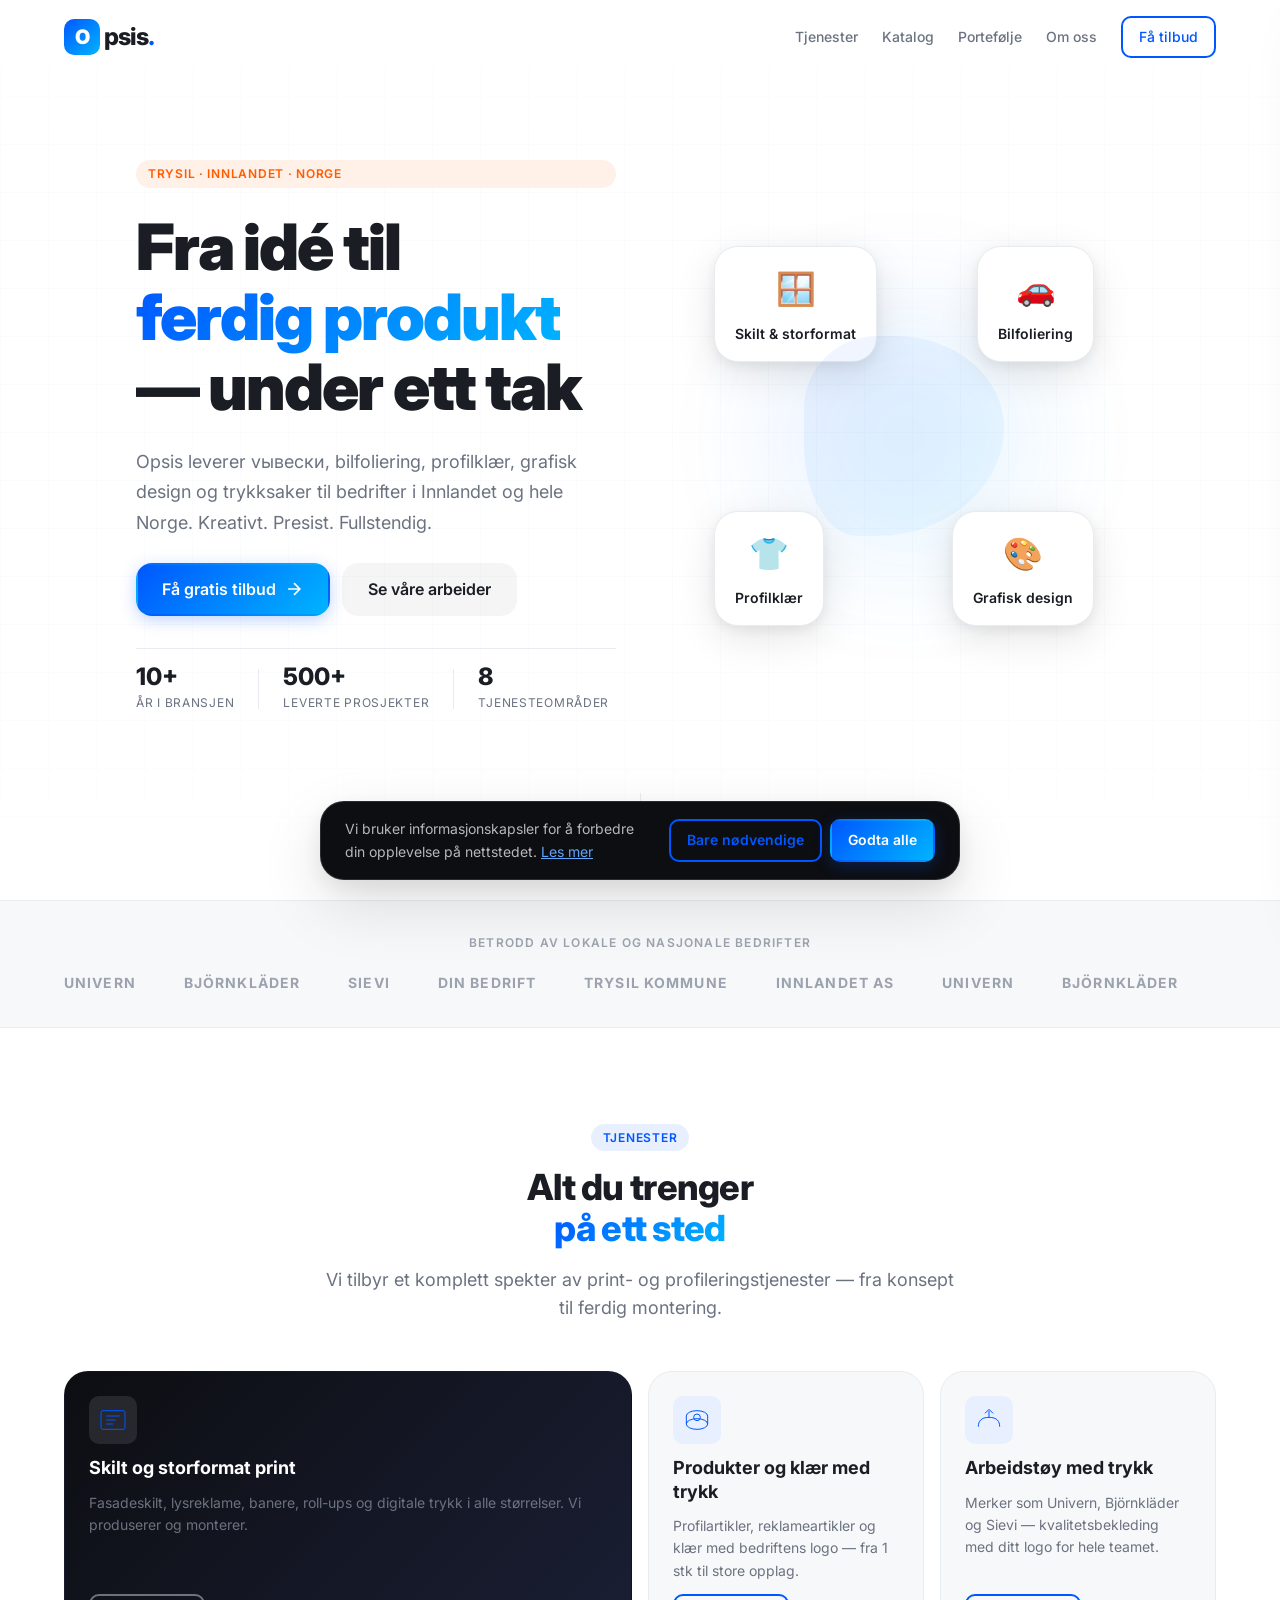
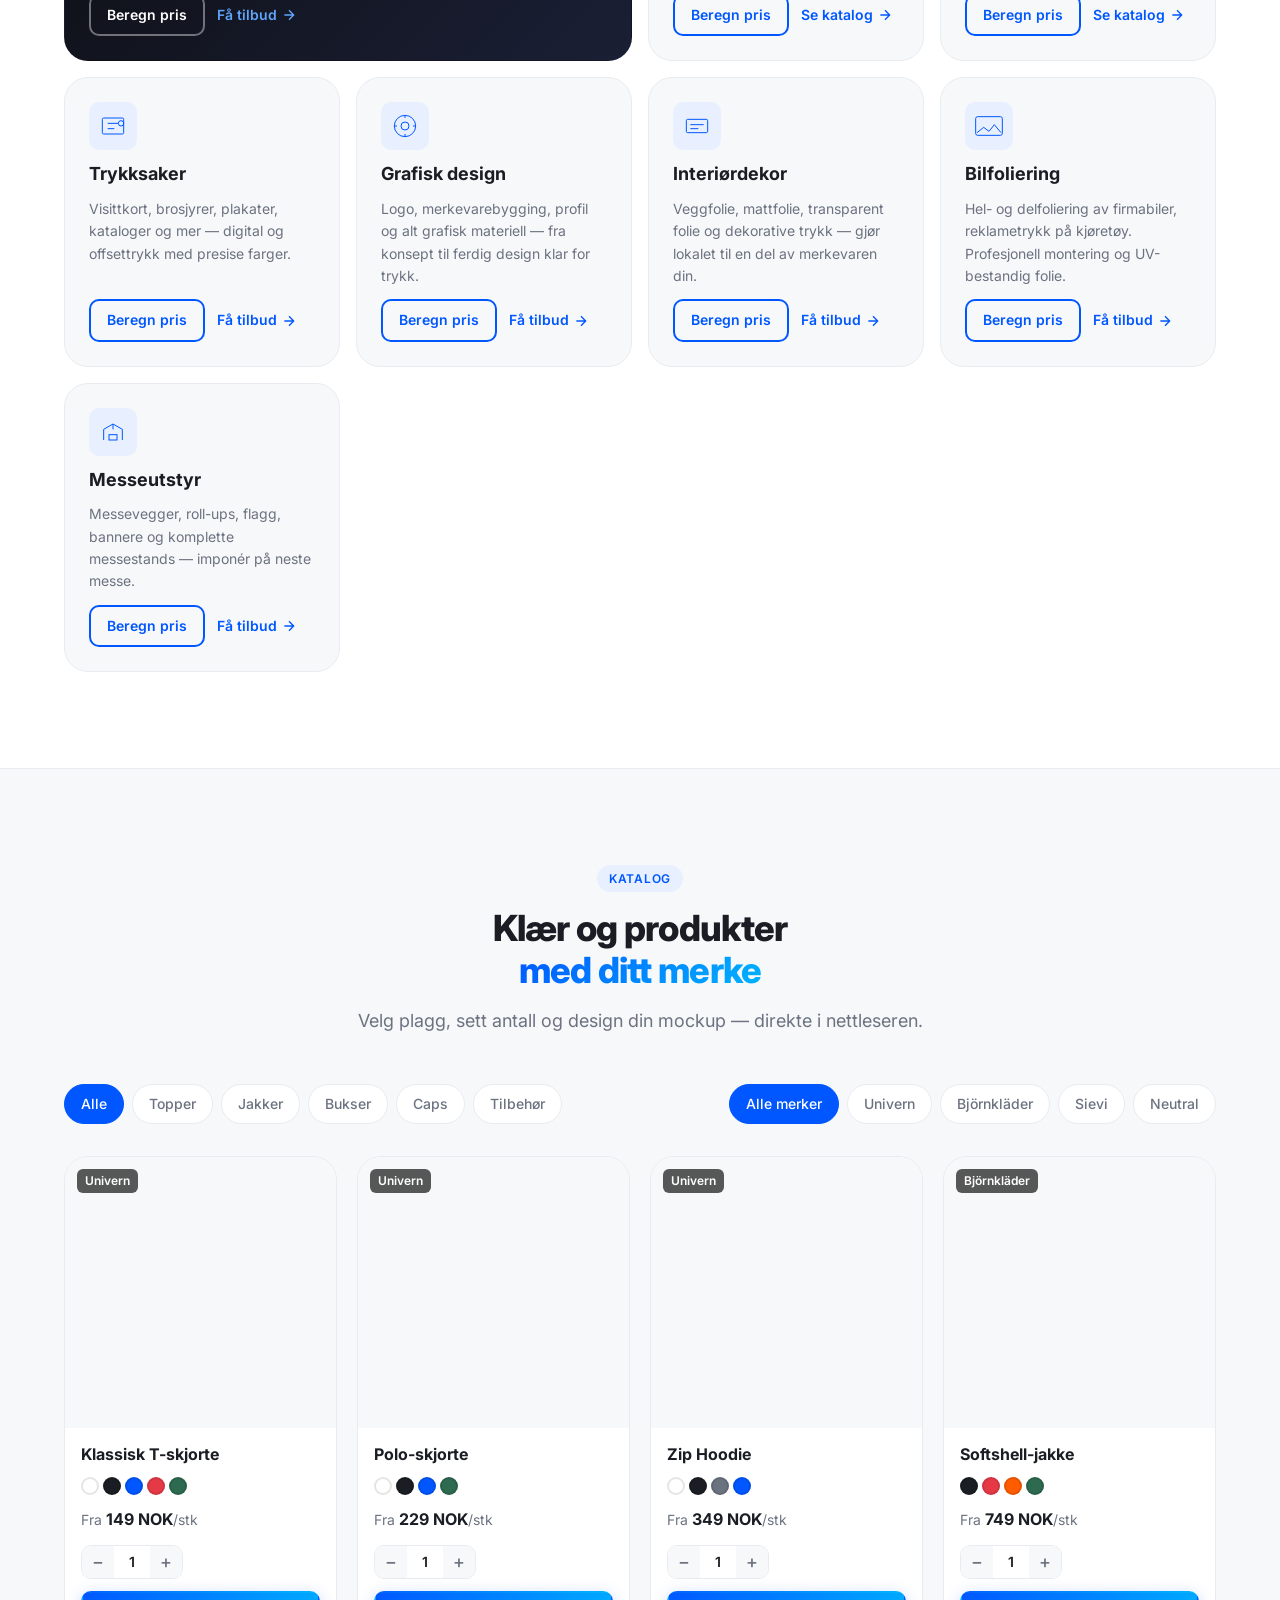
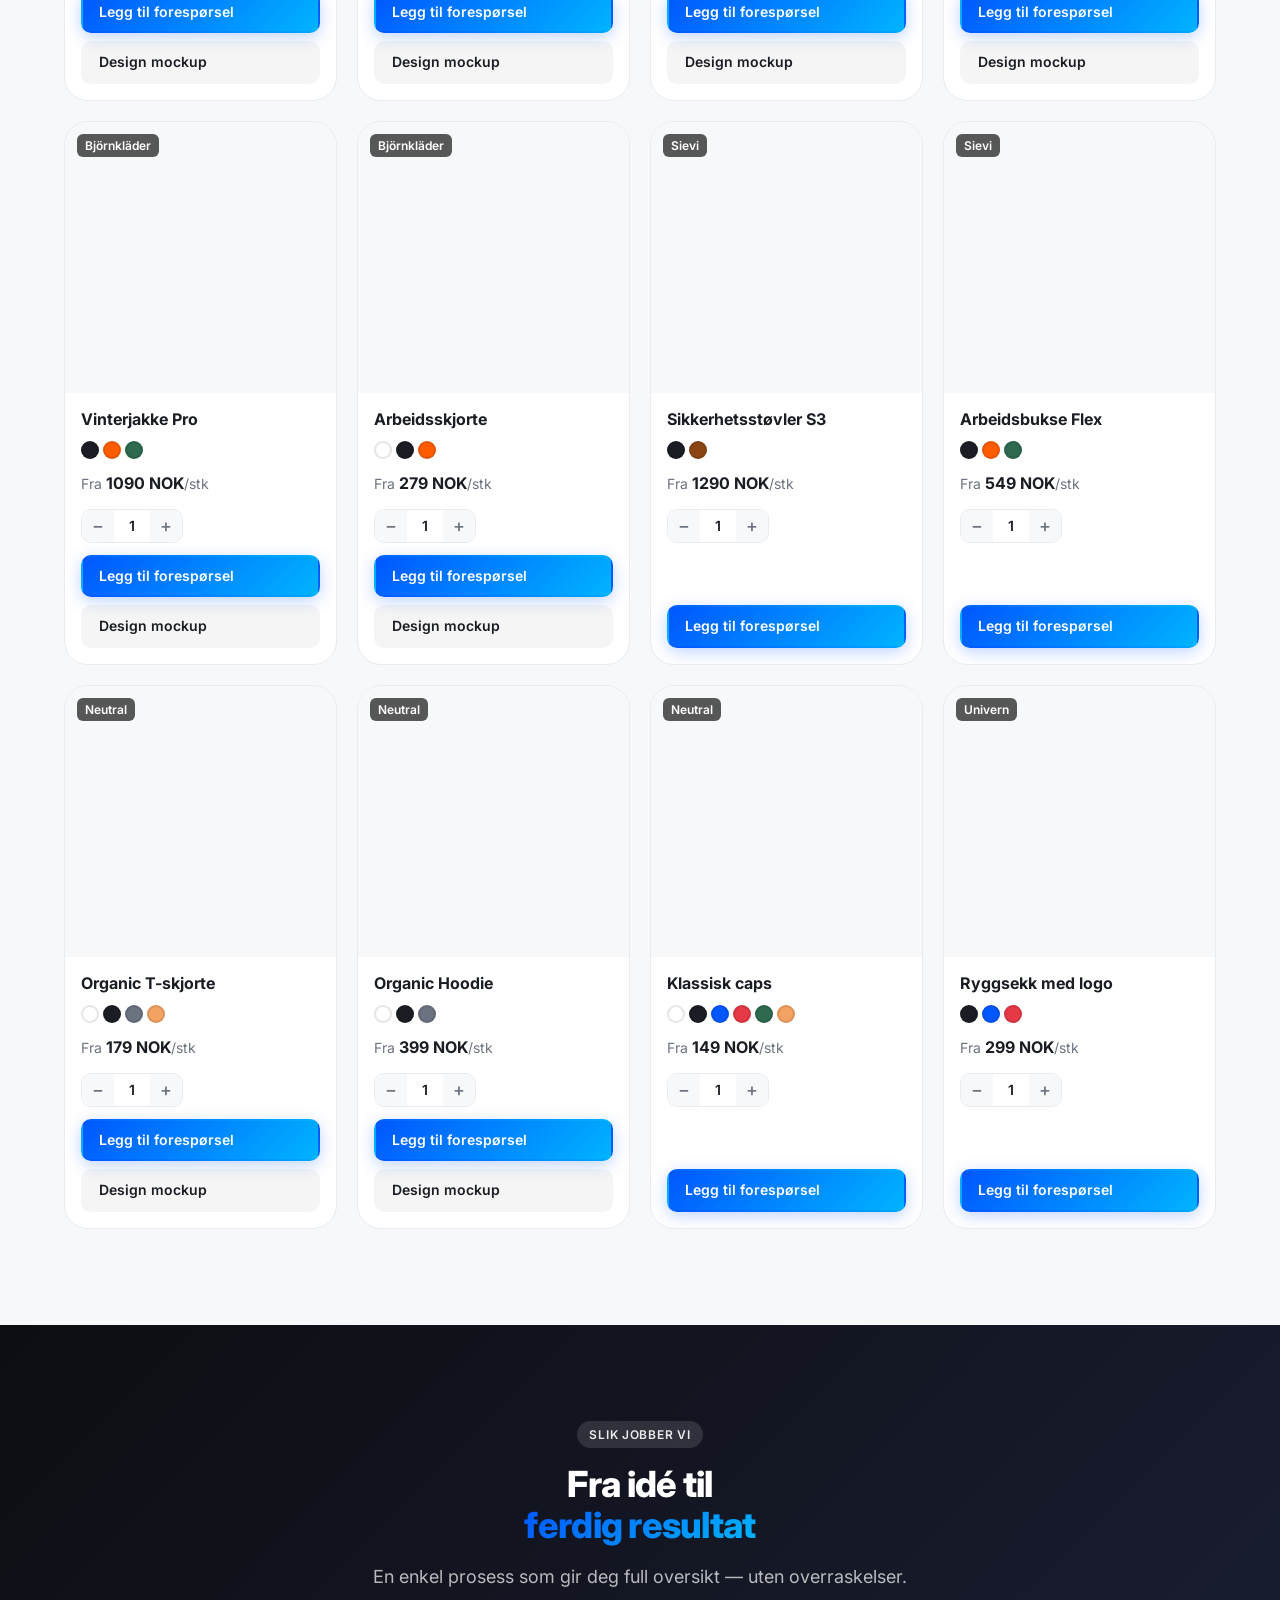
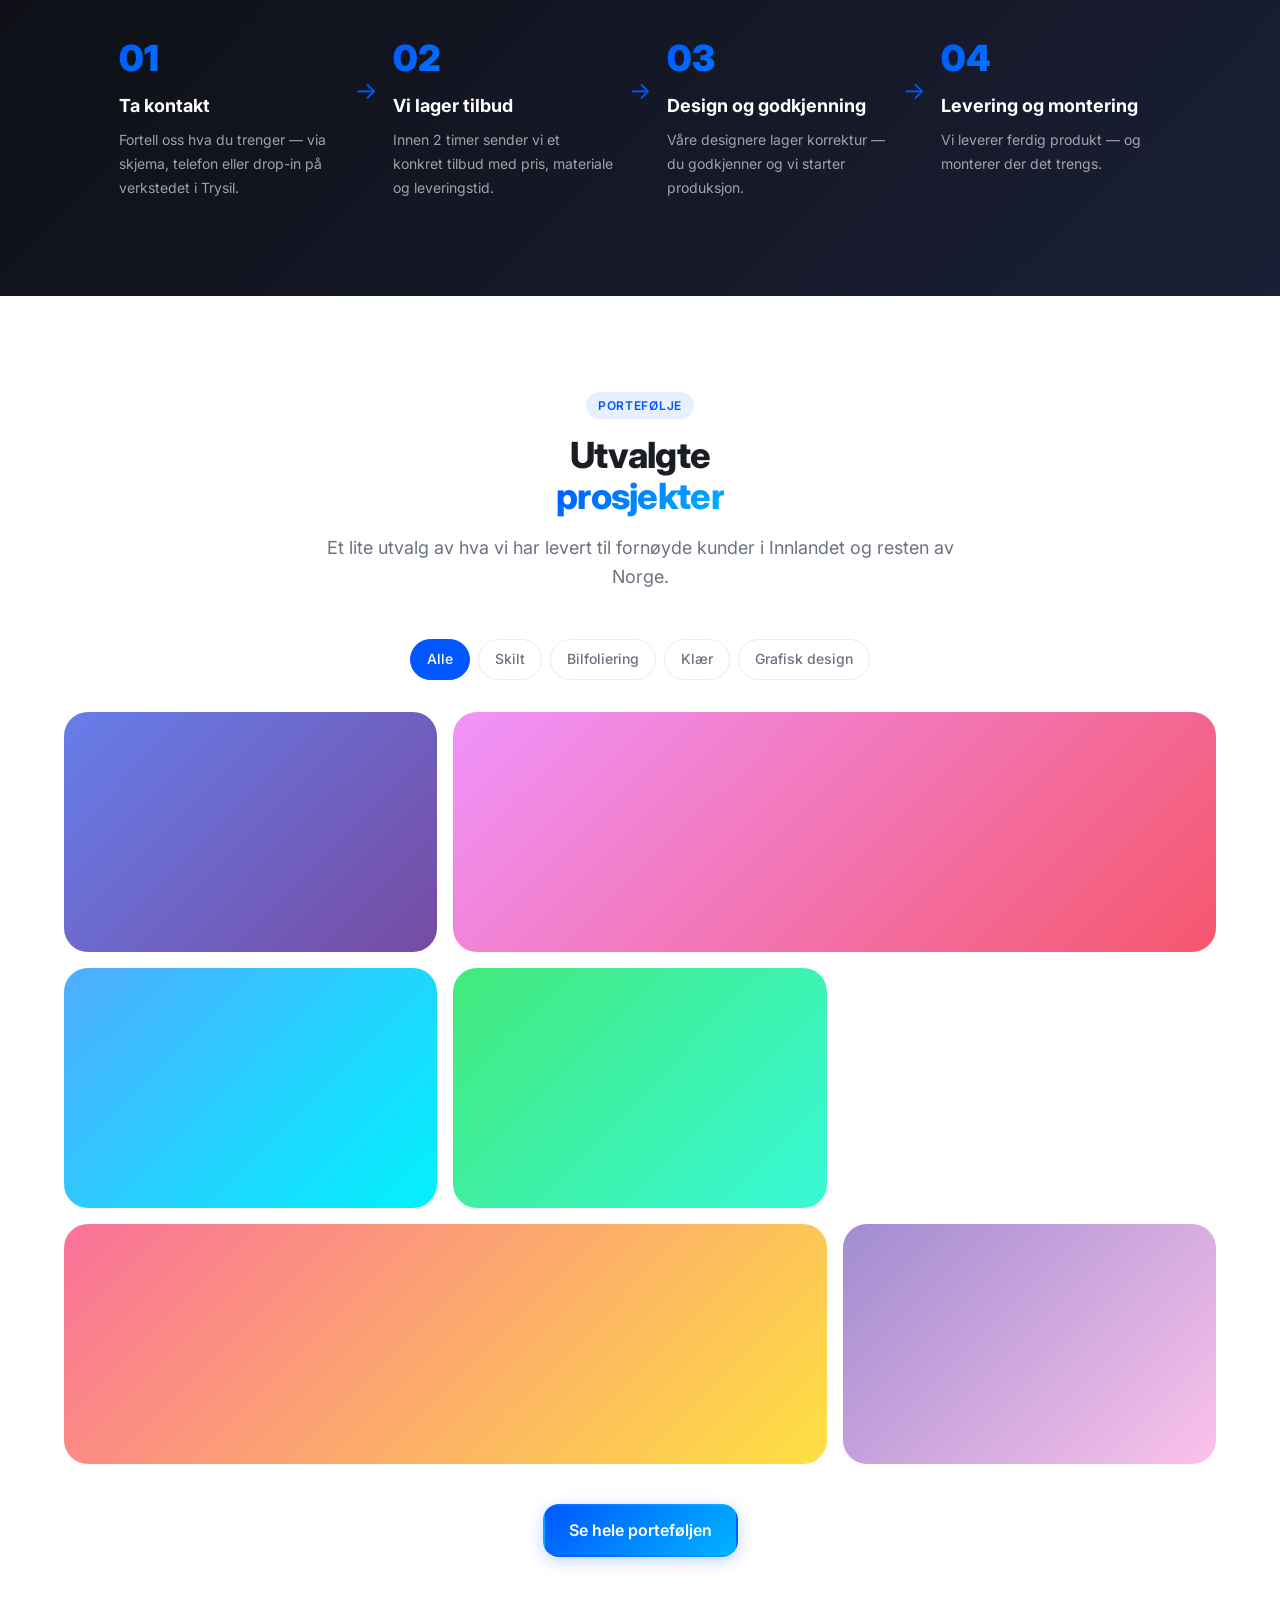
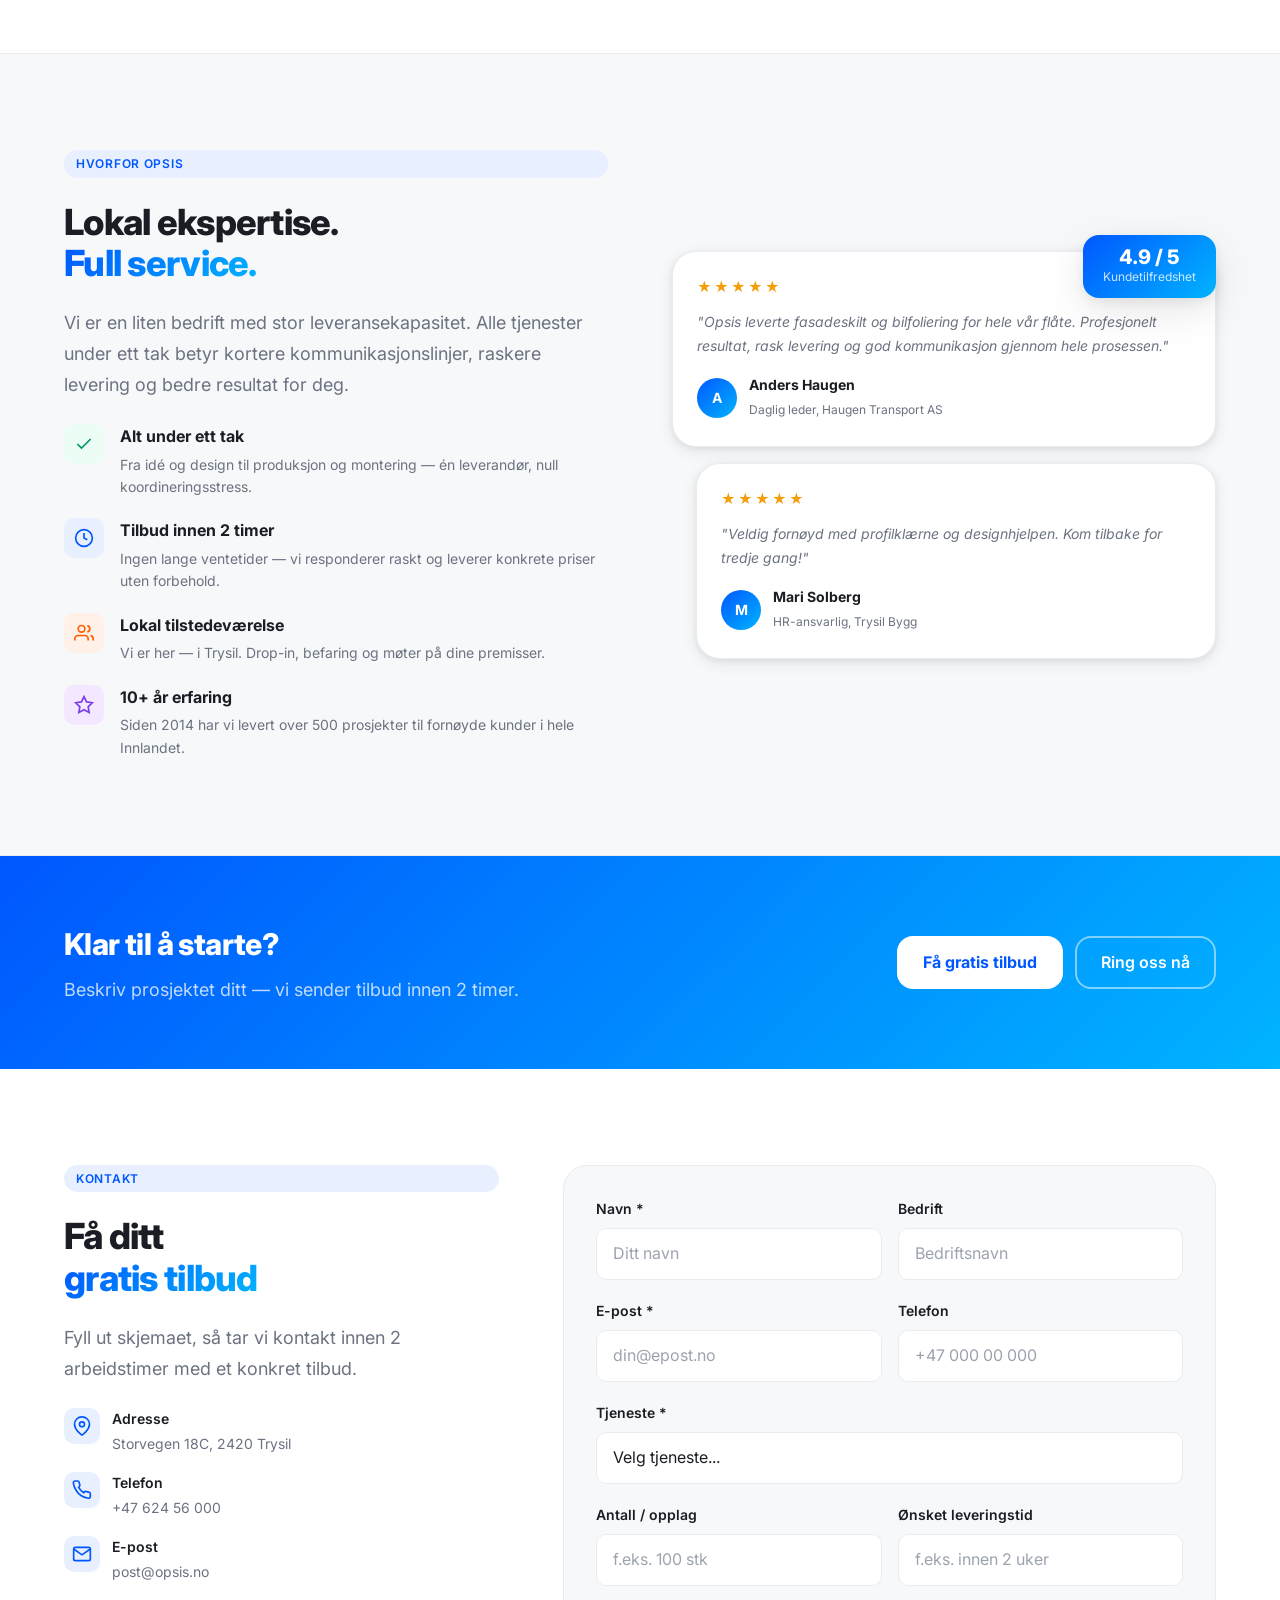
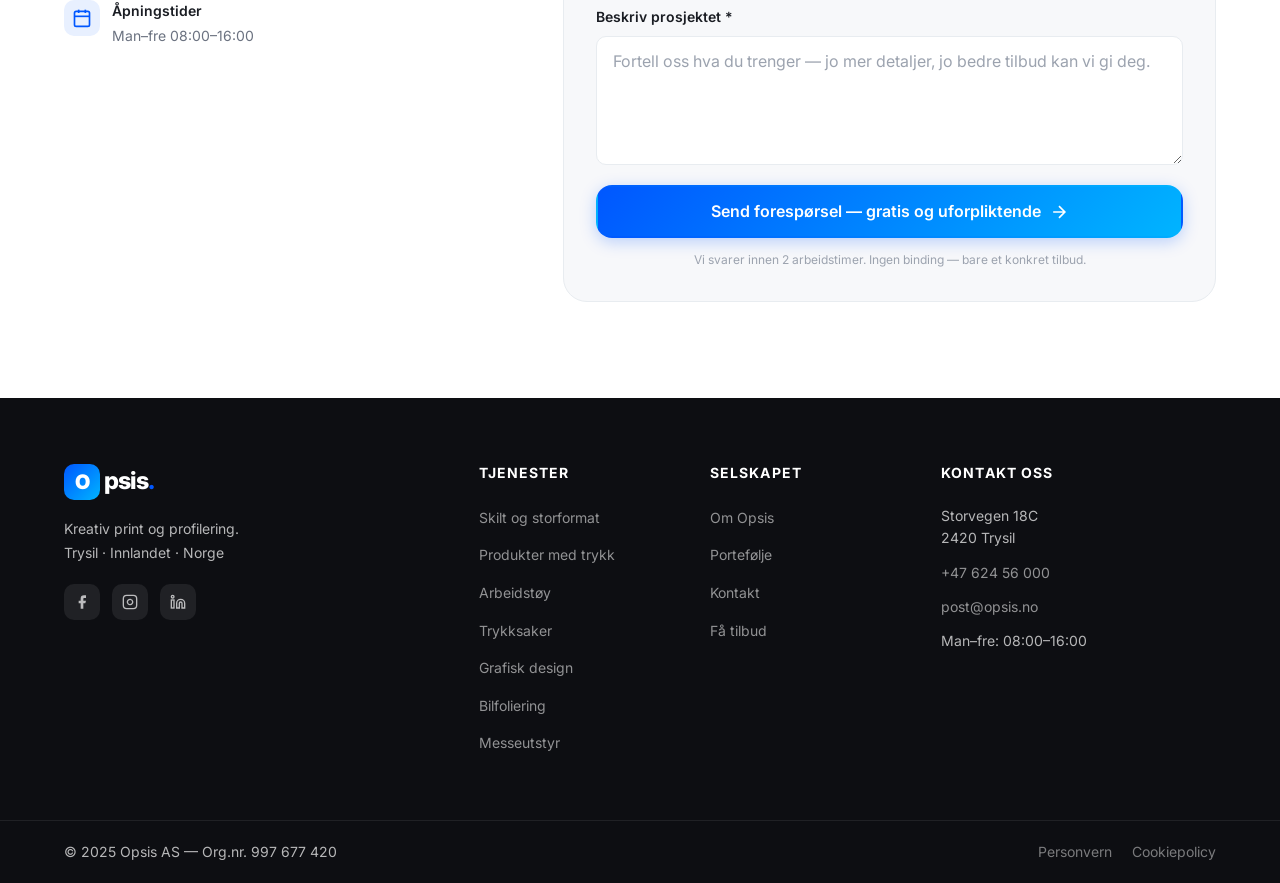
==== index.html @ 0e2a9939 "feat: add price calculator, clothing catalog and mockup tool Price calculator: - "Beregn pris" butto" ====
<!DOCTYPE html>
<html lang="nb">
<head>
  <meta charset="UTF-8" />
  <meta name="viewport" content="width=device-width, initial-scale=1.0" />
  <title>Opsis AS — Kreativ print og profilering i Trysil</title>
  <meta name="description" content="Opsis AS leverer vывески, bilfoliering, profilklær, grafisk design og trykksaker i Trysil og Innlandet. Full syklus fra idé til ferdig produkt." />
  <link rel="preconnect" href="https://fonts.googleapis.com" />
  <link rel="preconnect" href="https://fonts.gstatic.com" crossorigin />
  <link href="https://fonts.googleapis.com/css2?family=Inter:wght@300;400;500;600;700;800&display=swap" rel="stylesheet" />
  <link rel="stylesheet" href="style.css" />
  <link rel="stylesheet" href="catalog.css" />
</head>
<body>

  <!-- ═══════════════════════════════════════════
       NAVBAR
  ═══════════════════════════════════════════ -->
  <header class="navbar" id="navbar">
    <div class="container navbar__inner">
      <a href="/" class="navbar__logo">
        <span class="logo-mark">O</span>
        <span class="logo-text">psis<span class="logo-dot">.</span></span>
      </a>

      <nav class="navbar__nav" id="navMenu">
        <a href="#tjenester">Tjenester</a>
        <a href="#katalog">Katalog</a>
        <a href="#portefolje">Portefølje</a>
        <a href="#om-oss">Om oss</a>
        <a href="#kontakt" class="btn btn--outline btn--sm">Få tilbud</a>
      </nav>

      <button class="navbar__burger" id="burger" aria-label="Åpne meny">
        <span></span><span></span><span></span>
      </button>
    </div>
  </header>

  <!-- ═══════════════════════════════════════════
       HERO
  ═══════════════════════════════════════════ -->
  <section class="hero">
    <div class="hero__bg-grid"></div>
    <div class="container hero__inner">
      <div class="hero__content">
        <span class="badge badge--accent">Trysil · Innlandet · Norge</span>
        <h1 class="hero__title">
          Fra idé til<br />
          <span class="gradient-text">ferdig produkt</span><br />
          — under ett tak
        </h1>
        <p class="hero__subtitle">
          Opsis leverer vывески, bilfoliering, profilklær, grafisk design og trykksaker til bedrifter i Innlandet og hele Norge. Kreativt. Presist. Fullstendig.
        </p>
        <div class="hero__actions">
          <a href="#kontakt" class="btn btn--primary btn--lg">
            Få gratis tilbud
            <svg width="20" height="20" viewBox="0 0 24 24" fill="none" stroke="currentColor" stroke-width="2"><path d="M5 12h14M12 5l7 7-7 7"/></svg>
          </a>
          <a href="#portefolje" class="btn btn--ghost btn--lg">Se våre arbeider</a>
        </div>
        <div class="hero__stats">
          <div class="stat">
            <strong>10+</strong>
            <span>år i bransjen</span>
          </div>
          <div class="stat-divider"></div>
          <div class="stat">
            <strong>500+</strong>
            <span>leverte prosjekter</span>
          </div>
          <div class="stat-divider"></div>
          <div class="stat">
            <strong>8</strong>
            <span>tjenesteområder</span>
          </div>
        </div>
      </div>

      <div class="hero__visual">
        <div class="hero__mockup">
          <div class="mockup-card mockup-card--1">
            <div class="mockup-icon">🪟</div>
            <span>Skilt & storformat</span>
          </div>
          <div class="mockup-card mockup-card--2">
            <div class="mockup-icon">🚗</div>
            <span>Bilfoliering</span>
          </div>
          <div class="mockup-card mockup-card--3">
            <div class="mockup-icon">👕</div>
            <span>Profilklær</span>
          </div>
          <div class="mockup-card mockup-card--4">
            <div class="mockup-icon">🎨</div>
            <span>Grafisk design</span>
          </div>
          <div class="mockup-blob"></div>
        </div>
      </div>
    </div>

    <div class="hero__scroll-hint">
      <div class="scroll-line"></div>
      <span>Scroll</span>
    </div>
  </section>

  <!-- ═══════════════════════════════════════════
       LOGO BAND (client trust)
  ═══════════════════════════════════════════ -->
  <section class="logo-band">
    <div class="container">
      <p class="logo-band__label">Betrodd av lokale og nasjonale bedrifter</p>
      <div class="logo-band__track">
        <div class="logo-band__logos">
          <span class="client-logo">Univern</span>
          <span class="client-logo">Björnkläder</span>
          <span class="client-logo">Sievi</span>
          <span class="client-logo">Din Bedrift</span>
          <span class="client-logo">Trysil Kommune</span>
          <span class="client-logo">Innlandet AS</span>
          <!-- Duplicate for infinite scroll -->
          <span class="client-logo">Univern</span>
          <span class="client-logo">Björnkläder</span>
          <span class="client-logo">Sievi</span>
          <span class="client-logo">Din Bedrift</span>
          <span class="client-logo">Trysil Kommune</span>
          <span class="client-logo">Innlandet AS</span>
        </div>
      </div>
    </div>
  </section>

  <!-- ═══════════════════════════════════════════
       SERVICES
  ═══════════════════════════════════════════ -->
  <section class="services" id="tjenester">
    <div class="container">
      <div class="section-header">
        <span class="badge">Tjenester</span>
        <h2>Alt du trenger<br /><span class="gradient-text">på ett sted</span></h2>
        <p>Vi tilbyr et komplett spekter av print- og profileringstjenester — fra konsept til ferdig montering.</p>
      </div>

      <div class="services__grid">

        <article class="service-card service-card--featured">
          <div class="service-card__icon">
            <svg viewBox="0 0 48 48" fill="none" stroke="currentColor" stroke-width="1.5">
              <rect x="6" y="10" width="36" height="28" rx="3"/>
              <path d="M14 18h20M14 24h14M14 30h10"/>
            </svg>
          </div>
          <h3>Skilt og storformat print</h3>
          <p>Fasadeskilt, lysreklame, banere, roll-ups og digitale trykk i alle størrelser. Vi produserer og monterer.</p>
          <div class="service-card__actions">
            <button class="btn btn--outline btn--sm calc-trigger" data-service="skilt">Beregn pris</button>
            <a href="#kontakt" class="service-card__link">Få tilbud <svg width="16" height="16" viewBox="0 0 24 24" fill="none" stroke="currentColor" stroke-width="2"><path d="M5 12h14M12 5l7 7-7 7"/></svg></a>
          </div>
        </article>

        <article class="service-card">
          <div class="service-card__icon">
            <svg viewBox="0 0 48 48" fill="none" stroke="currentColor" stroke-width="1.5">
              <ellipse cx="24" cy="30" rx="16" ry="8"/>
              <path d="M8 30V18a16 8 0 0 1 32 0v12"/>
              <circle cx="24" cy="20" r="5"/>
            </svg>
          </div>
          <h3>Produkter og klær med trykk</h3>
          <p>Profilartikler, reklameartikler og klær med bedriftens logo — fra 1 stk til store opplag.</p>
          <div class="service-card__actions">
            <button class="btn btn--outline btn--sm calc-trigger" data-service="produkter">Beregn pris</button>
            <a href="#katalog" class="service-card__link">Se katalog <svg width="16" height="16" viewBox="0 0 24 24" fill="none" stroke="currentColor" stroke-width="2"><path d="M5 12h14M12 5l7 7-7 7"/></svg></a>
          </div>
        </article>

        <article class="service-card">
          <div class="service-card__icon">
            <svg viewBox="0 0 48 48" fill="none" stroke="currentColor" stroke-width="1.5">
              <path d="M8 34c0-8 4-14 16-14s16 6 16 14"/>
              <path d="M24 20V10M18 14l6-6 6 6"/>
            </svg>
          </div>
          <h3>Arbeidstøy med trykk</h3>
          <p>Merker som Univern, Björnkläder og Sievi — kvalitetsbekleding med ditt logo for hele teamet.</p>
          <div class="service-card__actions">
            <button class="btn btn--outline btn--sm calc-trigger" data-service="arbeidstoy">Beregn pris</button>
            <a href="#katalog" class="service-card__link">Se katalog <svg width="16" height="16" viewBox="0 0 24 24" fill="none" stroke="currentColor" stroke-width="2"><path d="M5 12h14M12 5l7 7-7 7"/></svg></a>
          </div>
        </article>

        <article class="service-card">
          <div class="service-card__icon">
            <svg viewBox="0 0 48 48" fill="none" stroke="currentColor" stroke-width="1.5">
              <rect x="8" y="12" width="32" height="24" rx="2"/>
              <path d="M16 20h16M16 28h10"/>
              <circle cx="36" cy="20" r="4"/>
            </svg>
          </div>
          <h3>Trykksaker</h3>
          <p>Visittkort, brosjyrer, plakater, kataloger og mer — digital og offsettrykk med presise farger.</p>
          <div class="service-card__actions">
            <button class="btn btn--outline btn--sm calc-trigger" data-service="trykksaker">Beregn pris</button>
            <a href="#kontakt" class="service-card__link">Få tilbud <svg width="16" height="16" viewBox="0 0 24 24" fill="none" stroke="currentColor" stroke-width="2"><path d="M5 12h14M12 5l7 7-7 7"/></svg></a>
          </div>
        </article>

        <article class="service-card">
          <div class="service-card__icon">
            <svg viewBox="0 0 48 48" fill="none" stroke="currentColor" stroke-width="1.5">
              <circle cx="24" cy="24" r="16"/>
              <path d="M24 8v4M24 36v4M8 24h4M36 24h4"/>
              <circle cx="24" cy="24" r="6"/>
            </svg>
          </div>
          <h3>Grafisk design</h3>
          <p>Logo, merkevarebygging, profil og alt grafisk materiell — fra konsept til ferdig design klar for trykk.</p>
          <div class="service-card__actions">
            <button class="btn btn--outline btn--sm calc-trigger" data-service="grafisk">Beregn pris</button>
            <a href="#kontakt" class="service-card__link">Få tilbud <svg width="16" height="16" viewBox="0 0 24 24" fill="none" stroke="currentColor" stroke-width="2"><path d="M5 12h14M12 5l7 7-7 7"/></svg></a>
          </div>
        </article>

        <article class="service-card">
          <div class="service-card__icon">
            <svg viewBox="0 0 48 48" fill="none" stroke="currentColor" stroke-width="1.5">
              <rect x="8" y="14" width="32" height="20" rx="2"/>
              <path d="M14 22h20M14 28h12"/>
            </svg>
          </div>
          <h3>Interiørdekor</h3>
          <p>Veggfolie, mattfolie, transparent folie og dekorative trykk — gjør lokalet til en del av merkevaren din.</p>
          <div class="service-card__actions">
            <button class="btn btn--outline btn--sm calc-trigger" data-service="dekor">Beregn pris</button>
            <a href="#kontakt" class="service-card__link">Få tilbud <svg width="16" height="16" viewBox="0 0 24 24" fill="none" stroke="currentColor" stroke-width="2"><path d="M5 12h14M12 5l7 7-7 7"/></svg></a>
          </div>
        </article>

        <article class="service-card">
          <div class="service-card__icon">
            <svg viewBox="0 0 48 48" fill="none" stroke="currentColor" stroke-width="1.5">
              <path d="M6 34l10-8 8 6 8-10 10 12"/>
              <rect x="4" y="10" width="40" height="28" rx="3"/>
            </svg>
          </div>
          <h3>Bilfoliering</h3>
          <p>Hel- og delfoliering av firmabiler, reklametrykk på kjøretøy. Profesjonell montering og UV-bestandig folie.</p>
          <div class="service-card__actions">
            <button class="btn btn--outline btn--sm calc-trigger" data-service="bilfoliering">Beregn pris</button>
            <a href="#kontakt" class="service-card__link">Få tilbud <svg width="16" height="16" viewBox="0 0 24 24" fill="none" stroke="currentColor" stroke-width="2"><path d="M5 12h14M12 5l7 7-7 7"/></svg></a>
          </div>
        </article>

        <article class="service-card">
          <div class="service-card__icon">
            <svg viewBox="0 0 48 48" fill="none" stroke="currentColor" stroke-width="1.5">
              <path d="M10 36V20l14-8 14 8v16"/>
              <rect x="18" y="28" width="12" height="8"/>
              <path d="M24 12v8"/>
            </svg>
          </div>
          <h3>Messeutstyr</h3>
          <p>Messevegger, roll-ups, flagg, bannere og komplette messestands — imponér på neste messe.</p>
          <div class="service-card__actions">
            <button class="btn btn--outline btn--sm calc-trigger" data-service="messe">Beregn pris</button>
            <a href="#kontakt" class="service-card__link">Få tilbud <svg width="16" height="16" viewBox="0 0 24 24" fill="none" stroke="currentColor" stroke-width="2"><path d="M5 12h14M12 5l7 7-7 7"/></svg></a>
          </div>
        </article>

      </div>
    </div>
  </section>

  <!-- ═══════════════════════════════════════════
       CLOTHING CATALOG
  ═══════════════════════════════════════════ -->
  <section class="catalog" id="katalog">
    <div class="container">
      <div class="section-header">
        <span class="badge">Katalog</span>
        <h2>Klær og produkter<br /><span class="gradient-text">med ditt merke</span></h2>
        <p>Velg plagg, sett antall og design din mockup — direkte i nettleseren.</p>
      </div>

      <!-- Filters -->
      <div class="catalog__filters">
        <div class="catalog__filter-row">
          <div class="filter-tabs" id="categoryTabs">
            <button class="filter-tab active" data-cat="all">Alle</button>
            <button class="filter-tab" data-cat="topper">Topper</button>
            <button class="filter-tab" data-cat="jakker">Jakker</button>
            <button class="filter-tab" data-cat="bukser">Bukser</button>
            <button class="filter-tab" data-cat="caps">Caps</button>
            <button class="filter-tab" data-cat="tilbehor">Tilbehør</button>
          </div>
          <div class="brand-pills" id="brandPills">
            <button class="brand-pill active" data-brand="all">Alle merker</button>
            <button class="brand-pill" data-brand="univern">Univern</button>
            <button class="brand-pill" data-brand="bjornklader">Björnkläder</button>
            <button class="brand-pill" data-brand="sievi">Sievi</button>
            <button class="brand-pill" data-brand="neutral">Neutral</button>
          </div>
        </div>
      </div>

      <!-- Product grid — rendered by catalog.js -->
      <div class="catalog__grid" id="catalogGrid"></div>

      <!-- Empty state -->
      <div class="catalog__empty" id="catalogEmpty" style="display:none">
        <p>Ingen produkter matcher filteret. <button class="link-btn" id="resetFilters">Nullstill</button></p>
      </div>
    </div>

    <!-- Inquiry drawer -->
    <div class="inquiry-drawer" id="inquiryDrawer">
      <div class="inquiry-drawer__header">
        <h4>Din forespørsel</h4>
        <span class="inquiry-badge" id="inquiryCount">0</span>
        <button class="inquiry-drawer__close" id="inquiryClose">&times;</button>
      </div>
      <ul class="inquiry-list" id="inquiryList"></ul>
      <div class="inquiry-drawer__footer">
        <button class="btn btn--primary btn--full" id="sendInquiryBtn">Send forespørsel</button>
      </div>
    </div>

    <!-- Floating inquiry button -->
    <button class="inquiry-fab" id="inquiryFab" style="display:none">
      <svg width="20" height="20" viewBox="0 0 24 24" fill="none" stroke="currentColor" stroke-width="2"><path d="M6 2L3 6v14a2 2 0 0 0 2 2h14a2 2 0 0 0 2-2V6l-3-4z"/><line x1="3" y1="6" x2="21" y2="6"/><path d="M16 10a4 4 0 0 1-8 0"/></svg>
      Forespørsel
      <span class="inquiry-fab__count" id="fabCount">0</span>
    </button>
  </section>

  <!-- ═══════════════════════════════════════════
       PROCESS
  ═══════════════════════════════════════════ -->
  <section class="process">
    <div class="container">
      <div class="section-header section-header--light">
        <span class="badge badge--light">Slik jobber vi</span>
        <h2>Fra idé til<br /><span class="gradient-text">ferdig resultat</span></h2>
        <p>En enkel prosess som gir deg full oversikt — uten overraskelser.</p>
      </div>

      <div class="process__steps">
        <div class="process-step">
          <div class="process-step__number">01</div>
          <div class="process-step__content">
            <h3>Ta kontakt</h3>
            <p>Fortell oss hva du trenger — via skjema, telefon eller drop-in på verkstedet i Trysil.</p>
          </div>
        </div>
        <div class="process-step__arrow">→</div>
        <div class="process-step">
          <div class="process-step__number">02</div>
          <div class="process-step__content">
            <h3>Vi lager tilbud</h3>
            <p>Innen 2 timer sender vi et konkret tilbud med pris, materiale og leveringstid.</p>
          </div>
        </div>
        <div class="process-step__arrow">→</div>
        <div class="process-step">
          <div class="process-step__number">03</div>
          <div class="process-step__content">
            <h3>Design og godkjenning</h3>
            <p>Våre designere lager korrektur — du godkjenner og vi starter produksjon.</p>
          </div>
        </div>
        <div class="process-step__arrow">→</div>
        <div class="process-step">
          <div class="process-step__number">04</div>
          <div class="process-step__content">
            <h3>Levering og montering</h3>
            <p>Vi leverer ferdig produkt — og monterer der det trengs.</p>
          </div>
        </div>
      </div>
    </div>
  </section>

  <!-- ═══════════════════════════════════════════
       PORTFOLIO PREVIEW
  ═══════════════════════════════════════════ -->
  <section class="portfolio" id="portefolje">
    <div class="container">
      <div class="section-header">
        <span class="badge">Portefølje</span>
        <h2>Utvalgte<br /><span class="gradient-text">prosjekter</span></h2>
        <p>Et lite utvalg av hva vi har levert til fornøyde kunder i Innlandet og resten av Norge.</p>
      </div>

      <div class="portfolio__filters">
        <button class="filter-btn filter-btn--active" data-filter="all">Alle</button>
        <button class="filter-btn" data-filter="skilt">Skilt</button>
        <button class="filter-btn" data-filter="bil">Bilfoliering</button>
        <button class="filter-btn" data-filter="klaer">Klær</button>
        <button class="filter-btn" data-filter="design">Grafisk design</button>
      </div>

      <div class="portfolio__grid">
        <div class="portfolio-item" data-category="skilt">
          <div class="portfolio-item__img portfolio-item__img--1">
            <div class="portfolio-item__overlay">
              <span class="portfolio-item__tag">Skilt & storformat</span>
              <h4>Fasadeskilt — Lokal bedrift</h4>
            </div>
          </div>
        </div>
        <div class="portfolio-item portfolio-item--wide" data-category="bil">
          <div class="portfolio-item__img portfolio-item__img--2">
            <div class="portfolio-item__overlay">
              <span class="portfolio-item__tag">Bilfoliering</span>
              <h4>Helbilfoliering — Firmabil</h4>
            </div>
          </div>
        </div>
        <div class="portfolio-item" data-category="design">
          <div class="portfolio-item__img portfolio-item__img--3">
            <div class="portfolio-item__overlay">
              <span class="portfolio-item__tag">Grafisk design</span>
              <h4>Logo og merkevare</h4>
            </div>
          </div>
        </div>
        <div class="portfolio-item" data-category="klaer">
          <div class="portfolio-item__img portfolio-item__img--4">
            <div class="portfolio-item__overlay">
              <span class="portfolio-item__tag">Profilklær</span>
              <h4>Arbeidstøy med logo</h4>
            </div>
          </div>
        </div>
        <div class="portfolio-item portfolio-item--wide" data-category="skilt">
          <div class="portfolio-item__img portfolio-item__img--5">
            <div class="portfolio-item__overlay">
              <span class="portfolio-item__tag">Messeutstyr</span>
              <h4>Komplett messestand</h4>
            </div>
          </div>
        </div>
        <div class="portfolio-item" data-category="design">
          <div class="portfolio-item__img portfolio-item__img--6">
            <div class="portfolio-item__overlay">
              <span class="portfolio-item__tag">Trykksaker</span>
              <h4>Brosjyre og visittkort</h4>
            </div>
          </div>
        </div>
      </div>

      <div class="portfolio__cta">
        <a href="#kontakt" class="btn btn--primary btn--lg">Se hele porteføljen</a>
      </div>
    </div>
  </section>

  <!-- ═══════════════════════════════════════════
       WHY OPSIS
  ═══════════════════════════════════════════ -->
  <section class="why-us" id="om-oss">
    <div class="container why-us__inner">
      <div class="why-us__content">
        <span class="badge">Hvorfor Opsis</span>
        <h2>Lokal ekspertise.<br /><span class="gradient-text">Full service.</span></h2>
        <p class="why-us__lead">Vi er en liten bedrift med stor leveransekapasitet. Alle tjenester under ett tak betyr kortere kommunikasjonslinjer, raskere levering og bedre resultat for deg.</p>

        <div class="why-us__points">
          <div class="point">
            <div class="point__icon point__icon--green">
              <svg viewBox="0 0 24 24" fill="none" stroke="currentColor" stroke-width="2"><path d="M20 6L9 17l-5-5"/></svg>
            </div>
            <div>
              <h4>Alt under ett tak</h4>
              <p>Fra idé og design til produksjon og montering — én leverandør, null koordineringsstress.</p>
            </div>
          </div>
          <div class="point">
            <div class="point__icon point__icon--blue">
              <svg viewBox="0 0 24 24" fill="none" stroke="currentColor" stroke-width="2"><circle cx="12" cy="12" r="10"/><path d="M12 6v6l4 2"/></svg>
            </div>
            <div>
              <h4>Tilbud innen 2 timer</h4>
              <p>Ingen lange ventetider — vi responderer raskt og leverer konkrete priser uten forbehold.</p>
            </div>
          </div>
          <div class="point">
            <div class="point__icon point__icon--orange">
              <svg viewBox="0 0 24 24" fill="none" stroke="currentColor" stroke-width="2"><path d="M17 21v-2a4 4 0 0 0-4-4H5a4 4 0 0 0-4 4v2"/><circle cx="9" cy="7" r="4"/><path d="M23 21v-2a4 4 0 0 0-3-3.87M16 3.13a4 4 0 0 1 0 7.75"/></svg>
            </div>
            <div>
              <h4>Lokal tilstedeværelse</h4>
              <p>Vi er her — i Trysil. Drop-in, befaring og møter på dine premisser.</p>
            </div>
          </div>
          <div class="point">
            <div class="point__icon point__icon--purple">
              <svg viewBox="0 0 24 24" fill="none" stroke="currentColor" stroke-width="2"><polygon points="12 2 15.09 8.26 22 9.27 17 14.14 18.18 21.02 12 17.77 5.82 21.02 7 14.14 2 9.27 8.91 8.26 12 2"/></svg>
            </div>
            <div>
              <h4>10+ år erfaring</h4>
              <p>Siden 2014 har vi levert over 500 prosjekter til fornøyde kunder i hele Innlandet.</p>
            </div>
          </div>
        </div>
      </div>

      <div class="why-us__visual">
        <div class="testimonial-stack">
          <div class="testimonial-card testimonial-card--main">
            <div class="testimonial-stars">★★★★★</div>
            <p>"Opsis leverte fasadeskilt og bilfoliering for hele vår flåte. Profesjonelt resultat, rask levering og god kommunikasjon gjennom hele prosessen."</p>
            <div class="testimonial-author">
              <div class="testimonial-avatar">A</div>
              <div>
                <strong>Anders Haugen</strong>
                <span>Daglig leder, Haugen Transport AS</span>
              </div>
            </div>
          </div>
          <div class="testimonial-card testimonial-card--secondary">
            <div class="testimonial-stars">★★★★★</div>
            <p>"Veldig fornøyd med profilklærne og designhjelpen. Kom tilbake for tredje gang!"</p>
            <div class="testimonial-author">
              <div class="testimonial-avatar">M</div>
              <div>
                <strong>Mari Solberg</strong>
                <span>HR-ansvarlig, Trysil Bygg</span>
              </div>
            </div>
          </div>
          <div class="why-us__stat-badge">
            <strong>4.9 / 5</strong>
            <span>Kundetilfredshet</span>
          </div>
        </div>
      </div>
    </div>
  </section>

  <!-- ═══════════════════════════════════════════
       CTA BAND
  ═══════════════════════════════════════════ -->
  <section class="cta-band">
    <div class="container cta-band__inner">
      <div>
        <h2>Klar til å starte?</h2>
        <p>Beskriv prosjektet ditt — vi sender tilbud innen 2 timer.</p>
      </div>
      <div class="cta-band__actions">
        <a href="#kontakt" class="btn btn--white btn--lg">Få gratis tilbud</a>
        <a href="tel:+4762456000" class="btn btn--outline-white btn--lg">Ring oss nå</a>
      </div>
    </div>
  </section>

  <!-- ═══════════════════════════════════════════
       CONTACT / QUOTE FORM
  ═══════════════════════════════════════════ -->
  <section class="contact" id="kontakt">
    <div class="container contact__inner">

      <div class="contact__info">
        <span class="badge">Kontakt</span>
        <h2>Få ditt<br /><span class="gradient-text">gratis tilbud</span></h2>
        <p>Fyll ut skjemaet, så tar vi kontakt innen 2 arbeidstimer med et konkret tilbud.</p>

        <div class="contact__details">
          <div class="contact-detail">
            <div class="contact-detail__icon">
              <svg viewBox="0 0 24 24" fill="none" stroke="currentColor" stroke-width="2"><path d="M21 10c0 7-9 13-9 13s-9-6-9-13a9 9 0 0 1 18 0z"/><circle cx="12" cy="10" r="3"/></svg>
            </div>
            <div>
              <strong>Adresse</strong>
              <span>Storvegen 18C, 2420 Trysil</span>
            </div>
          </div>
          <div class="contact-detail">
            <div class="contact-detail__icon">
              <svg viewBox="0 0 24 24" fill="none" stroke="currentColor" stroke-width="2"><path d="M22 16.92v3a2 2 0 0 1-2.18 2 19.79 19.79 0 0 1-8.63-3.07A19.5 19.5 0 0 1 4.69 12 19.79 19.79 0 0 1 1.61 3.37 2 2 0 0 1 3.6 1.18h3a2 2 0 0 1 2 1.72 12.84 12.84 0 0 0 .7 2.81 2 2 0 0 1-.45 2.11L7.91 8.9a16 16 0 0 0 6.29 6.29l.92-.92a2 2 0 0 1 2.11-.45 12.84 12.84 0 0 0 2.81.7A2 2 0 0 1 22 16.92z"/></svg>
            </div>
            <div>
              <strong>Telefon</strong>
              <span>+47 624 56 000</span>
            </div>
          </div>
          <div class="contact-detail">
            <div class="contact-detail__icon">
              <svg viewBox="0 0 24 24" fill="none" stroke="currentColor" stroke-width="2"><path d="M4 4h16c1.1 0 2 .9 2 2v12c0 1.1-.9 2-2 2H4c-1.1 0-2-.9-2-2V6c0-1.1.9-2 2-2z"/><polyline points="22,6 12,13 2,6"/></svg>
            </div>
            <div>
              <strong>E-post</strong>
              <span>post@opsis.no</span>
            </div>
          </div>
          <div class="contact-detail">
            <div class="contact-detail__icon">
              <svg viewBox="0 0 24 24" fill="none" stroke="currentColor" stroke-width="2"><rect x="3" y="4" width="18" height="18" rx="2" ry="2"/><line x1="16" y1="2" x2="16" y2="6"/><line x1="8" y1="2" x2="8" y2="6"/><line x1="3" y1="10" x2="21" y2="10"/></svg>
            </div>
            <div>
              <strong>Åpningstider</strong>
              <span>Man–fre 08:00–16:00</span>
            </div>
          </div>
        </div>
      </div>

      <form class="contact__form" id="quoteForm" novalidate>
        <div class="form-row">
          <div class="form-group">
            <label for="name">Navn *</label>
            <input type="text" id="name" name="name" placeholder="Ditt navn" required />
          </div>
          <div class="form-group">
            <label for="company">Bedrift</label>
            <input type="text" id="company" name="company" placeholder="Bedriftsnavn" />
          </div>
        </div>

        <div class="form-row">
          <div class="form-group">
            <label for="email">E-post *</label>
            <input type="email" id="email" name="email" placeholder="din@epost.no" required />
          </div>
          <div class="form-group">
            <label for="phone">Telefon</label>
            <input type="tel" id="phone" name="phone" placeholder="+47 000 00 000" />
          </div>
        </div>

        <div class="form-group">
          <label for="service">Tjeneste *</label>
          <select id="service" name="service" required>
            <option value="" disabled selected>Velg tjeneste...</option>
            <option value="skilt">Skilt og storformat print</option>
            <option value="produkter">Produkter og klær med trykk</option>
            <option value="arbeidstoy">Arbeidstøy med trykk</option>
            <option value="trykksaker">Trykksaker</option>
            <option value="grafisk">Grafisk design</option>
            <option value="dekor">Interiørdekor</option>
            <option value="bilfoliering">Bilfoliering</option>
            <option value="messe">Messeutstyr</option>
            <option value="annet">Annet</option>
          </select>
        </div>

        <div class="form-row">
          <div class="form-group">
            <label for="quantity">Antall / opplag</label>
            <input type="text" id="quantity" name="quantity" placeholder="f.eks. 100 stk" />
          </div>
          <div class="form-group">
            <label for="deadline">Ønsket leveringstid</label>
            <input type="text" id="deadline" name="deadline" placeholder="f.eks. innen 2 uker" />
          </div>
        </div>

        <div class="form-group">
          <label for="message">Beskriv prosjektet *</label>
          <textarea id="message" name="message" rows="4" placeholder="Fortell oss hva du trenger — jo mer detaljer, jo bedre tilbud kan vi gi deg." required></textarea>
        </div>

        <button type="submit" class="btn btn--primary btn--lg btn--full">
          Send forespørsel — gratis og uforpliktende
          <svg width="20" height="20" viewBox="0 0 24 24" fill="none" stroke="currentColor" stroke-width="2"><path d="M5 12h14M12 5l7 7-7 7"/></svg>
        </button>

        <p class="form-note">Vi svarer innen 2 arbeidstimer. Ingen binding — bare et konkret tilbud.</p>
      </form>

    </div>
  </section>

  <!-- ═══════════════════════════════════════════
       FOOTER
  ═══════════════════════════════════════════ -->
  <footer class="footer">
    <div class="container footer__inner">
      <div class="footer__brand">
        <a href="/" class="navbar__logo">
          <span class="logo-mark">O</span>
          <span class="logo-text">psis<span class="logo-dot">.</span></span>
        </a>
        <p>Kreativ print og profilering.<br />Trysil · Innlandet · Norge</p>
        <div class="footer__social">
          <a href="https://www.facebook.com/OpsisTrysil" target="_blank" rel="noopener" aria-label="Facebook">
            <svg viewBox="0 0 24 24" fill="currentColor"><path d="M18 2h-3a5 5 0 0 0-5 5v3H7v4h3v8h4v-8h3l1-4h-4V7a1 1 0 0 1 1-1h3z"/></svg>
          </a>
          <a href="#" aria-label="Instagram">
            <svg viewBox="0 0 24 24" fill="none" stroke="currentColor" stroke-width="2"><rect x="2" y="2" width="20" height="20" rx="5" ry="5"/><path d="M16 11.37A4 4 0 1 1 12.63 8 4 4 0 0 1 16 11.37z"/><line x1="17.5" y1="6.5" x2="17.51" y2="6.5"/></svg>
          </a>
          <a href="#" aria-label="LinkedIn">
            <svg viewBox="0 0 24 24" fill="none" stroke="currentColor" stroke-width="2"><path d="M16 8a6 6 0 0 1 6 6v7h-4v-7a2 2 0 0 0-2-2 2 2 0 0 0-2 2v7h-4v-7a6 6 0 0 1 6-6z"/><rect x="2" y="9" width="4" height="12"/><circle cx="4" cy="4" r="2"/></svg>
          </a>
        </div>
      </div>

      <div class="footer__links">
        <h4>Tjenester</h4>
        <ul>
          <li><a href="#tjenester">Skilt og storformat</a></li>
          <li><a href="#tjenester">Produkter med trykk</a></li>
          <li><a href="#tjenester">Arbeidstøy</a></li>
          <li><a href="#tjenester">Trykksaker</a></li>
          <li><a href="#tjenester">Grafisk design</a></li>
          <li><a href="#tjenester">Bilfoliering</a></li>
          <li><a href="#tjenester">Messeutstyr</a></li>
        </ul>
      </div>

      <div class="footer__links">
        <h4>Selskapet</h4>
        <ul>
          <li><a href="#om-oss">Om Opsis</a></li>
          <li><a href="#portefolje">Portefølje</a></li>
          <li><a href="#kontakt">Kontakt</a></li>
          <li><a href="#kontakt">Få tilbud</a></li>
        </ul>
      </div>

      <div class="footer__contact">
        <h4>Kontakt oss</h4>
        <address>
          <p>Storvegen 18C<br />2420 Trysil</p>
          <p><a href="tel:+4762456000">+47 624 56 000</a></p>
          <p><a href="mailto:post@opsis.no">post@opsis.no</a></p>
          <p>Man–fre: 08:00–16:00</p>
        </address>
      </div>
    </div>

    <div class="footer__bottom">
      <div class="container">
        <p>© 2025 Opsis AS — Org.nr. 997 677 420</p>
        <div class="footer__legal">
          <a href="#">Personvern</a>
          <a href="#">Cookiepolicy</a>
        </div>
      </div>
    </div>
  </footer>

  <!-- ═══════════════════════════════════════════
       COOKIE BANNER
  ═══════════════════════════════════════════ -->
  <div class="cookie-banner" id="cookieBanner">
    <div class="cookie-banner__content">
      <p>Vi bruker informasjonskapsler for å forbedre din opplevelse på nettstedet. <a href="#">Les mer</a></p>
      <div class="cookie-banner__actions">
        <button class="btn btn--outline btn--sm" id="cookieDecline">Bare nødvendige</button>
        <button class="btn btn--primary btn--sm" id="cookieAccept">Godta alle</button>
      </div>
    </div>
  </div>

  <!-- ═══════════════════════════════════════════
       CALCULATOR MODALS (8 services)
  ═══════════════════════════════════════════ -->
  <div class="modal-overlay" id="modalOverlay">
    <div class="modal" id="calcModal" role="dialog" aria-modal="true">
      <div class="modal__header">
        <h3 class="modal__title" id="modalTitle">Beregn pris</h3>
        <button class="modal__close" id="modalClose" aria-label="Lukk">&times;</button>
      </div>
      <div class="modal__body" id="modalBody">
        <!-- Dynamic content injected by calculator.js -->
      </div>
      <div class="modal__result" id="modalResult" style="display:none">
        <div class="price-result">
          <span class="price-result__label">Estimert pris</span>
          <span class="price-result__range" id="priceRange">—</span>
          <span class="price-result__note">Endelig pris fastsettes i tilbud basert på din spesifikasjon.</span>
        </div>
      </div>
      <div class="modal__footer">
        <button class="btn btn--ghost btn--sm" id="modalCancel">Avbryt</button>
        <button class="btn btn--primary" id="modalSend">
          Send forespørsel
          <svg width="16" height="16" viewBox="0 0 24 24" fill="none" stroke="currentColor" stroke-width="2"><path d="M5 12h14M12 5l7 7-7 7"/></svg>
        </button>
      </div>
    </div>
  </div>

  <!-- ═══════════════════════════════════════════
       MOCKUP MODAL
  ═══════════════════════════════════════════ -->
  <div class="modal-overlay" id="mockupOverlay">
    <div class="modal modal--wide" id="mockupModal" role="dialog" aria-modal="true">
      <div class="modal__header">
        <h3 class="modal__title">Design din mockup</h3>
        <button class="modal__close" id="mockupClose" aria-label="Lukk">&times;</button>
      </div>
      <div class="modal__body mockup-layout">
        <div class="mockup-canvas-wrap">
          <canvas id="mockupCanvas" width="480" height="540"></canvas>
        </div>
        <div class="mockup-controls">
          <div class="mockup-control-group">
            <label>Plaggfarge</label>
            <div class="color-swatches" id="clothingColors">
              <button class="color-swatch active" data-color="#FFFFFF" style="background:#FFFFFF" title="Hvit"></button>
              <button class="color-swatch" data-color="#1a1d23" style="background:#1a1d23" title="Sort"></button>
              <button class="color-swatch" data-color="#0057FF" style="background:#0057FF" title="Blå"></button>
              <button class="color-swatch" data-color="#E63946" style="background:#E63946" title="Rød"></button>
              <button class="color-swatch" data-color="#2D6A4F" style="background:#2D6A4F" title="Grønn"></button>
              <button class="color-swatch" data-color="#F4A261" style="background:#F4A261" title="Oransje"></button>
            </div>
          </div>
          <div class="mockup-control-group">
            <label>Plagtype</label>
            <div class="garment-btns" id="garmentBtns">
              <button class="garment-btn active" data-garment="tshirt">T-skjorte</button>
              <button class="garment-btn" data-garment="hoodie">Hoodie</button>
              <button class="garment-btn" data-garment="polo">Polo</button>
            </div>
          </div>
          <div class="mockup-control-group">
            <label>Logoposisjon</label>
            <div class="placement-btns" id="placementBtns">
              <button class="placement-btn active" data-placement="front-chest">Bryst foran</button>
              <button class="placement-btn" data-placement="front-full">Midt foran</button>
              <button class="placement-btn" data-placement="back">Rygg</button>
              <button class="placement-btn" data-placement="left-sleeve">V. erme</button>
            </div>
          </div>
          <div class="mockup-control-group">
            <label>Last opp logo</label>
            <label class="file-upload-btn" for="logoUpload">
              <svg width="16" height="16" viewBox="0 0 24 24" fill="none" stroke="currentColor" stroke-width="2"><path d="M21 15v4a2 2 0 0 1-2 2H5a2 2 0 0 1-2-2v-4"/><polyline points="17 8 12 3 7 8"/><line x1="12" y1="3" x2="12" y2="15"/></svg>
              Velg fil (PNG/SVG)
            </label>
            <input type="file" id="logoUpload" accept="image/*" style="display:none">
          </div>
          <div class="mockup-control-group">
            <label>Eller skriv tekst</label>
            <input type="text" id="mockupText" class="mockup-text-input" placeholder="Bedriftsnavn / slagord...">
            <div class="text-options">
              <input type="color" id="textColor" value="#1a1d23" title="Tekstfarge">
              <select id="textSize">
                <option value="18">Liten</option>
                <option value="26" selected>Medium</option>
                <option value="36">Stor</option>
              </select>
            </div>
          </div>
          <div class="mockup-control-group">
            <label>Logostørrelse</label>
            <input type="range" id="logoSize" min="30" max="220" value="90" class="range-slider">
          </div>
          <div class="mockup-actions">
            <button class="btn btn--ghost btn--sm" id="clearMockup">Nullstill</button>
            <button class="btn btn--primary" id="downloadMockup">
              Last ned PNG
              <svg width="16" height="16" viewBox="0 0 24 24" fill="none" stroke="currentColor" stroke-width="2"><path d="M21 15v4a2 2 0 0 1-2 2H5a2 2 0 0 1-2-2v-4"/><polyline points="7 10 12 15 17 10"/><line x1="12" y1="15" x2="12" y2="3"/></svg>
            </button>
          </div>
        </div>
      </div>
    </div>
  </div>

  <script src="main.js"></script>
  <script src="calculator.js"></script>
  <script src="catalog.js"></script>
  <script src="mockup.js"></script>
</body>
</html>
---- style.css ----
/* ═══════════════════════════════════════════════════
   OPSIS.NO — Landing Page Stylesheet
   Design language: Modern Scandinavian · Clean · Conversion-focused
   ═══════════════════════════════════════════════════ */

/* ─── Reset & Base ─────────────────────────────── */
*, *::before, *::after { box-sizing: border-box; margin: 0; padding: 0; }

:root {
  /* Brand colours */
  --color-primary:      #0057FF;
  --color-primary-dark: #0040CC;
  --color-primary-light:#E8F0FF;
  --color-accent:       #FF5C00;
  --color-accent-light: #FFF0E8;

  /* Neutrals */
  --color-bg:           #FFFFFF;
  --color-bg-subtle:    #F7F8FA;
  --color-bg-dark:      #0D0E12;
  --color-surface:      #FFFFFF;
  --color-border:       #E8ECF0;
  --color-text:         #1A1D23;
  --color-text-muted:   #6B7280;
  --color-text-light:   #9CA3AF;

  /* Gradients */
  --gradient-primary:   linear-gradient(135deg, #0057FF 0%, #00B4FF 100%);
  --gradient-accent:    linear-gradient(135deg, #FF5C00 0%, #FF9500 100%);
  --gradient-dark:      linear-gradient(135deg, #0D0E12 0%, #1a1f35 100%);

  /* Typography */
  --font-sans: 'Inter', -apple-system, BlinkMacSystemFont, sans-serif;
  --text-xs:   0.75rem;
  --text-sm:   0.875rem;
  --text-base: 1rem;
  --text-lg:   1.125rem;
  --text-xl:   1.25rem;
  --text-2xl:  1.5rem;
  --text-3xl:  1.875rem;
  --text-4xl:  2.25rem;
  --text-5xl:  3rem;
  --text-6xl:  3.75rem;

  /* Spacing */
  --space-1:  0.25rem;  --space-2:  0.5rem;   --space-3:  0.75rem;
  --space-4:  1rem;     --space-5:  1.25rem;  --space-6:  1.5rem;
  --space-8:  2rem;     --space-10: 2.5rem;   --space-12: 3rem;
  --space-16: 4rem;     --space-20: 5rem;     --space-24: 6rem;

  /* Layout */
  --container-max: 1200px;
  --container-pad: 1.5rem;

  /* Radius */
  --radius-sm: 6px;    --radius-md: 10px;
  --radius-lg: 16px;   --radius-xl: 24px;  --radius-full: 9999px;

  /* Shadows */
  --shadow-sm: 0 1px 3px rgba(0,0,0,.08), 0 1px 2px rgba(0,0,0,.06);
  --shadow-md: 0 4px 16px rgba(0,0,0,.08), 0 2px 6px rgba(0,0,0,.06);
  --shadow-lg: 0 12px 40px rgba(0,0,0,.10), 0 4px 12px rgba(0,0,0,.06);
  --shadow-xl: 0 24px 64px rgba(0,0,0,.12), 0 8px 24px rgba(0,0,0,.08);

  /* Transitions */
  --transition: 0.22s ease;
  --transition-slow: 0.4s ease;
}

html { scroll-behavior: smooth; }

body {
  font-family: var(--font-sans);
  font-size: var(--text-base);
  color: var(--color-text);
  background: var(--color-bg);
  line-height: 1.6;
  -webkit-font-smoothing: antialiased;
}

img, svg { display: block; }
a { color: inherit; text-decoration: none; }
ul, ol { list-style: none; }
button { font: inherit; cursor: pointer; border: none; background: none; }
input, select, textarea { font: inherit; }

/* ─── Utilities ─────────────────────────────────── */
.container {
  max-width: var(--container-max);
  margin: 0 auto;
  padding: 0 var(--container-pad);
}

.gradient-text {
  background: var(--gradient-primary);
  -webkit-background-clip: text;
  -webkit-text-fill-color: transparent;
  background-clip: text;
}

.badge {
  display: inline-flex;
  align-items: center;
  gap: var(--space-2);
  padding: var(--space-1) var(--space-3);
  background: var(--color-primary-light);
  color: var(--color-primary);
  font-size: var(--text-xs);
  font-weight: 600;
  letter-spacing: 0.06em;
  text-transform: uppercase;
  border-radius: var(--radius-full);
}

.badge--accent  { background: var(--color-accent-light); color: var(--color-accent); }
.badge--light   { background: rgba(255,255,255,.12); color: rgba(255,255,255,.9); }

/* ─── Buttons ────────────────────────────────────── */
.btn {
  display: inline-flex;
  align-items: center;
  gap: var(--space-2);
  font-weight: 600;
  border-radius: var(--radius-md);
  transition: all var(--transition);
  white-space: nowrap;
  cursor: pointer;
  border: 2px solid transparent;
}

.btn--sm  { padding: var(--space-2) var(--space-4); font-size: var(--text-sm); }
.btn--md  { padding: var(--space-3) var(--space-5); font-size: var(--text-base); }
.btn--lg  { padding: var(--space-3) var(--space-6); font-size: var(--text-base); border-radius: var(--radius-lg); }
.btn--full { width: 100%; justify-content: center; }

.btn--primary {
  background: var(--gradient-primary);
  color: #fff;
  box-shadow: 0 4px 16px rgba(0,87,255,.25);
}
.btn--primary:hover {
  transform: translateY(-2px);
  box-shadow: 0 8px 24px rgba(0,87,255,.35);
}

.btn--outline {
  border-color: var(--color-primary);
  color: var(--color-primary);
  background: transparent;
}
.btn--outline:hover { background: var(--color-primary-light); }

.btn--outline-white {
  border-color: rgba(255,255,255,.5);
  color: #fff;
  background: transparent;
}
.btn--outline-white:hover { background: rgba(255,255,255,.12); }

.btn--ghost {
  color: var(--color-text);
  background: rgba(0,0,0,.04);
}
.btn--ghost:hover { background: rgba(0,0,0,.08); }

.btn--white {
  background: #fff;
  color: var(--color-primary);
  font-weight: 700;
}
.btn--white:hover { background: var(--color-primary-light); }

/* ─── Section Header ─────────────────────────────── */
.section-header {
  text-align: center;
  max-width: 640px;
  margin: 0 auto var(--space-12);
  display: flex;
  flex-direction: column;
  align-items: center;
  gap: var(--space-4);
}

.section-header h2 {
  font-size: var(--text-4xl);
  font-weight: 800;
  line-height: 1.15;
  letter-spacing: -0.02em;
}

.section-header p { color: var(--color-text-muted); font-size: var(--text-lg); }
.section-header--light h2, .section-header--light p { color: #fff; }
.section-header--light p { color: rgba(255,255,255,.7); }

/* ════════════════════════════════════════════════════
   NAVBAR
════════════════════════════════════════════════════ */
.navbar {
  position: fixed;
  top: 0; left: 0; right: 0;
  z-index: 100;
  padding: var(--space-4) 0;
  transition: all var(--transition);
}

.navbar.scrolled {
  background: rgba(255,255,255,.92);
  backdrop-filter: blur(12px);
  box-shadow: 0 1px 0 var(--color-border), var(--shadow-sm);
  padding: var(--space-3) 0;
}

.navbar__inner {
  display: flex;
  align-items: center;
  justify-content: space-between;
}

.navbar__logo {
  display: flex;
  align-items: center;
  font-size: var(--text-2xl);
  font-weight: 800;
  letter-spacing: -0.04em;
}

.logo-mark {
  display: inline-flex;
  align-items: center;
  justify-content: center;
  width: 36px; height: 36px;
  background: var(--gradient-primary);
  color: #fff;
  font-size: var(--text-xl);
  font-weight: 900;
  border-radius: var(--radius-md);
  margin-right: 4px;
}

.logo-text { color: var(--color-text); }
.logo-dot  { color: var(--color-primary); }

.navbar__nav {
  display: flex;
  align-items: center;
  gap: var(--space-6);
}

.navbar__nav a {
  font-size: var(--text-sm);
  font-weight: 500;
  color: var(--color-text-muted);
  transition: color var(--transition);
}

.navbar__nav a:hover { color: var(--color-text); }
.navbar__nav .btn { color: var(--color-primary); }

.navbar__burger {
  display: none;
  flex-direction: column;
  gap: 5px;
  padding: var(--space-2);
}

.navbar__burger span {
  display: block;
  width: 22px; height: 2px;
  background: var(--color-text);
  border-radius: 2px;
  transition: all var(--transition);
}

/* ════════════════════════════════════════════════════
   HERO
════════════════════════════════════════════════════ */
.hero {
  min-height: 100vh;
  display: flex;
  flex-direction: column;
  padding-top: 80px;
  background: var(--color-bg);
  position: relative;
  overflow: hidden;
}

.hero__bg-grid {
  position: absolute;
  inset: 0;
  background-image:
    linear-gradient(var(--color-border) 1px, transparent 1px),
    linear-gradient(90deg, var(--color-border) 1px, transparent 1px);
  background-size: 48px 48px;
  opacity: 0.4;
  mask-image: linear-gradient(to bottom, transparent 0%, rgba(0,0,0,.5) 20%, rgba(0,0,0,.5) 70%, transparent 100%);
}

.hero__inner {
  flex: 1;
  display: grid;
  grid-template-columns: 1fr 1fr;
  align-items: center;
  gap: var(--space-12);
  padding-top: var(--space-16);
  padding-bottom: var(--space-16);
  position: relative;
}

.hero__content {
  display: flex;
  flex-direction: column;
  gap: var(--space-6);
}

.hero__title {
  font-size: clamp(2.5rem, 5vw, 4rem);
  font-weight: 900;
  line-height: 1.1;
  letter-spacing: -0.03em;
}

.hero__subtitle {
  font-size: var(--text-lg);
  color: var(--color-text-muted);
  max-width: 480px;
  line-height: 1.7;
}

.hero__actions {
  display: flex;
  flex-wrap: wrap;
  gap: var(--space-3);
}

.hero__stats {
  display: flex;
  align-items: center;
  gap: var(--space-6);
  padding-top: var(--space-4);
  border-top: 1px solid var(--color-border);
  margin-top: var(--space-2);
}

.stat { display: flex; flex-direction: column; }
.stat strong { font-size: var(--text-2xl); font-weight: 800; line-height: 1; color: var(--color-text); }
.stat span   { font-size: var(--text-xs); color: var(--color-text-muted); text-transform: uppercase; letter-spacing: 0.06em; margin-top: 4px; }

.stat-divider {
  width: 1px;
  height: 40px;
  background: var(--color-border);
}

/* Hero visual */
.hero__visual {
  display: flex;
  justify-content: center;
  align-items: center;
}

.hero__mockup {
  position: relative;
  width: 420px;
  height: 420px;
}

.hero__mockup::before {
  content: '';
  position: absolute;
  top: 50%; left: 50%;
  transform: translate(-50%, -50%);
  width: 280px; height: 280px;
  background: var(--gradient-primary);
  border-radius: 50%;
  opacity: 0.08;
  filter: blur(60px);
}

.mockup-blob {
  position: absolute;
  top: 50%; left: 50%;
  transform: translate(-50%, -50%);
  width: 200px; height: 200px;
  background: var(--gradient-primary);
  border-radius: 40% 60% 70% 30% / 40% 50% 60% 50%;
  opacity: 0.06;
  animation: blob 8s ease-in-out infinite;
}

@keyframes blob {
  0%, 100% { border-radius: 40% 60% 70% 30% / 40% 50% 60% 50%; }
  50%       { border-radius: 60% 40% 30% 70% / 60% 30% 70% 40%; }
}

.mockup-card {
  position: absolute;
  display: flex;
  flex-direction: column;
  align-items: center;
  gap: var(--space-2);
  padding: var(--space-4) var(--space-5);
  background: #fff;
  border: 1px solid var(--color-border);
  border-radius: var(--radius-xl);
  box-shadow: var(--shadow-lg);
  font-size: var(--text-sm);
  font-weight: 600;
  color: var(--color-text);
  animation: float 6s ease-in-out infinite;
}

.mockup-card--1 { top: 20px;   left: 20px;  animation-delay: 0s; }
.mockup-card--2 { top: 20px;   right: 20px; animation-delay: 1.5s; }
.mockup-card--3 { bottom: 20px; left: 20px; animation-delay: 0.75s; }
.mockup-card--4 { bottom: 20px; right: 20px; animation-delay: 2.25s; }

.mockup-icon { font-size: 2rem; }

@keyframes float {
  0%, 100% { transform: translateY(0); }
  50%       { transform: translateY(-10px); }
}

.hero__scroll-hint {
  display: flex;
  flex-direction: column;
  align-items: center;
  gap: var(--space-2);
  padding-bottom: var(--space-8);
  color: var(--color-text-light);
  font-size: var(--text-xs);
  letter-spacing: 0.1em;
  text-transform: uppercase;
}

.scroll-line {
  width: 1px;
  height: 48px;
  background: linear-gradient(to bottom, var(--color-border), transparent);
}

/* ════════════════════════════════════════════════════
   LOGO BAND
════════════════════════════════════════════════════ */
.logo-band {
  padding: var(--space-8) 0;
  border-top: 1px solid var(--color-border);
  border-bottom: 1px solid var(--color-border);
  background: var(--color-bg-subtle);
  overflow: hidden;
}

.logo-band__label {
  text-align: center;
  font-size: var(--text-xs);
  font-weight: 600;
  color: var(--color-text-light);
  text-transform: uppercase;
  letter-spacing: 0.1em;
  margin-bottom: var(--space-5);
}

.logo-band__track { overflow: hidden; }

.logo-band__logos {
  display: flex;
  gap: var(--space-12);
  width: max-content;
  animation: marquee 24s linear infinite;
}

@keyframes marquee {
  from { transform: translateX(0); }
  to   { transform: translateX(-50%); }
}

.client-logo {
  font-size: var(--text-sm);
  font-weight: 700;
  color: var(--color-text-light);
  letter-spacing: 0.08em;
  text-transform: uppercase;
  white-space: nowrap;
  transition: color var(--transition);
}

.client-logo:hover { color: var(--color-text-muted); }

/* ════════════════════════════════════════════════════
   SERVICES
════════════════════════════════════════════════════ */
.services {
  padding: var(--space-24) 0;
  background: var(--color-bg);
}

.services__grid {
  display: grid;
  grid-template-columns: repeat(4, 1fr);
  gap: var(--space-4);
}

.service-card {
  background: var(--color-bg-subtle);
  border: 1px solid var(--color-border);
  border-radius: var(--radius-xl);
  padding: var(--space-6);
  display: flex;
  flex-direction: column;
  gap: var(--space-3);
  transition: all var(--transition);
  cursor: default;
}

.service-card:hover {
  border-color: var(--color-primary);
  box-shadow: var(--shadow-md), 0 0 0 1px var(--color-primary);
  transform: translateY(-3px);
}

.service-card--featured {
  grid-column: span 2;
  background: var(--gradient-dark);
  border-color: transparent;
  color: #fff;
}

.service-card--featured h3 { color: #fff; }
.service-card--featured p  { color: rgba(255,255,255,.65); }
.service-card--featured .service-card__icon { background: rgba(255,255,255,.1); }
.service-card--featured .service-card__link { color: #60A5FA; }

.service-card__icon {
  width: 48px; height: 48px;
  padding: var(--space-2);
  background: var(--color-primary-light);
  border-radius: var(--radius-md);
  color: var(--color-primary);
}

.service-card__icon svg { width: 100%; height: 100%; }

.service-card h3 {
  font-size: var(--text-lg);
  font-weight: 700;
  line-height: 1.3;
}

.service-card p {
  font-size: var(--text-sm);
  color: var(--color-text-muted);
  line-height: 1.6;
  flex: 1;
}

.service-card__link {
  display: inline-flex;
  align-items: center;
  gap: var(--space-1);
  font-size: var(--text-sm);
  font-weight: 600;
  color: var(--color-primary);
  transition: gap var(--transition);
}

.service-card__link:hover { gap: var(--space-3); }

/* ════════════════════════════════════════════════════
   PROCESS
════════════════════════════════════════════════════ */
.process {
  padding: var(--space-24) 0;
  background: var(--gradient-dark);
  color: #fff;
}

.process__steps {
  display: flex;
  align-items: flex-start;
  gap: var(--space-4);
  justify-content: center;
}

.process-step {
  flex: 1;
  max-width: 220px;
  display: flex;
  flex-direction: column;
  gap: var(--space-4);
}

.process-step__number {
  font-size: var(--text-4xl);
  font-weight: 900;
  background: var(--gradient-primary);
  -webkit-background-clip: text;
  -webkit-text-fill-color: transparent;
  background-clip: text;
  line-height: 1;
}

.process-step__content h3 {
  font-size: var(--text-lg);
  font-weight: 700;
  margin-bottom: var(--space-2);
}

.process-step__content p {
  font-size: var(--text-sm);
  color: rgba(255,255,255,.6);
  line-height: 1.7;
}

.process-step__arrow {
  color: var(--color-primary);
  font-size: var(--text-2xl);
  padding-top: var(--space-8);
  flex-shrink: 0;
}

/* ════════════════════════════════════════════════════
   PORTFOLIO
════════════════════════════════════════════════════ */
.portfolio {
  padding: var(--space-24) 0;
  background: var(--color-bg);
}

.portfolio__filters {
  display: flex;
  justify-content: center;
  gap: var(--space-2);
  flex-wrap: wrap;
  margin-bottom: var(--space-8);
}

.filter-btn {
  padding: var(--space-2) var(--space-4);
  border-radius: var(--radius-full);
  font-size: var(--text-sm);
  font-weight: 500;
  color: var(--color-text-muted);
  border: 1px solid var(--color-border);
  background: var(--color-bg);
  transition: all var(--transition);
}

.filter-btn:hover,
.filter-btn--active {
  background: var(--color-primary);
  border-color: var(--color-primary);
  color: #fff;
}

.portfolio__grid {
  display: grid;
  grid-template-columns: repeat(3, 1fr);
  grid-auto-rows: 240px;
  gap: var(--space-4);
}

.portfolio-item {
  border-radius: var(--radius-xl);
  overflow: hidden;
  position: relative;
  cursor: pointer;
}

.portfolio-item--wide { grid-column: span 2; }

.portfolio-item__img {
  width: 100%; height: 100%;
  position: relative;
  transition: transform var(--transition-slow);
}

.portfolio-item:hover .portfolio-item__img { transform: scale(1.04); }

/* Placeholder colours for portfolio items */
.portfolio-item__img--1 { background: linear-gradient(135deg, #667eea 0%, #764ba2 100%); }
.portfolio-item__img--2 { background: linear-gradient(135deg, #f093fb 0%, #f5576c 100%); }
.portfolio-item__img--3 { background: linear-gradient(135deg, #4facfe 0%, #00f2fe 100%); }
.portfolio-item__img--4 { background: linear-gradient(135deg, #43e97b 0%, #38f9d7 100%); }
.portfolio-item__img--5 { background: linear-gradient(135deg, #fa709a 0%, #fee140 100%); }
.portfolio-item__img--6 { background: linear-gradient(135deg, #a18cd1 0%, #fbc2eb 100%); }

.portfolio-item__overlay {
  position: absolute;
  inset: 0;
  background: linear-gradient(to top, rgba(0,0,0,.7) 0%, transparent 50%);
  padding: var(--space-5);
  display: flex;
  flex-direction: column;
  justify-content: flex-end;
  gap: var(--space-2);
  opacity: 0;
  transition: opacity var(--transition);
}

.portfolio-item:hover .portfolio-item__overlay { opacity: 1; }

.portfolio-item__tag {
  display: inline-block;
  padding: 2px var(--space-2);
  background: var(--color-primary);
  color: #fff;
  font-size: var(--text-xs);
  font-weight: 600;
  border-radius: var(--radius-sm);
  width: fit-content;
}

.portfolio-item__overlay h4 {
  color: #fff;
  font-size: var(--text-base);
  font-weight: 700;
}

.portfolio__cta {
  text-align: center;
  margin-top: var(--space-10);
}

/* ════════════════════════════════════════════════════
   WHY US
════════════════════════════════════════════════════ */
.why-us {
  padding: var(--space-24) 0;
  background: var(--color-bg-subtle);
  border-top: 1px solid var(--color-border);
  border-bottom: 1px solid var(--color-border);
}

.why-us__inner {
  display: grid;
  grid-template-columns: 1fr 1fr;
  gap: var(--space-16);
  align-items: center;
}

.why-us__content {
  display: flex;
  flex-direction: column;
  gap: var(--space-6);
}

.why-us__content h2 {
  font-size: var(--text-4xl);
  font-weight: 800;
  line-height: 1.15;
  letter-spacing: -0.02em;
}

.why-us__lead {
  font-size: var(--text-lg);
  color: var(--color-text-muted);
  line-height: 1.7;
}

.why-us__points {
  display: flex;
  flex-direction: column;
  gap: var(--space-5);
}

.point {
  display: flex;
  gap: var(--space-4);
  align-items: flex-start;
}

.point__icon {
  width: 40px; height: 40px;
  border-radius: var(--radius-md);
  display: flex;
  align-items: center;
  justify-content: center;
  flex-shrink: 0;
}

.point__icon svg { width: 20px; height: 20px; }
.point__icon--green  { background: #ECFDF5; color: #059669; }
.point__icon--blue   { background: var(--color-primary-light); color: var(--color-primary); }
.point__icon--orange { background: var(--color-accent-light); color: var(--color-accent); }
.point__icon--purple { background: #F3E8FF; color: #7C3AED; }

.point h4 { font-size: var(--text-base); font-weight: 700; margin-bottom: var(--space-1); }
.point p  { font-size: var(--text-sm); color: var(--color-text-muted); line-height: 1.6; }

/* Testimonials */
.why-us__visual { position: relative; }

.testimonial-stack {
  position: relative;
  display: flex;
  flex-direction: column;
  gap: var(--space-4);
}

.testimonial-card {
  background: #fff;
  border: 1px solid var(--color-border);
  border-radius: var(--radius-xl);
  padding: var(--space-6);
  box-shadow: var(--shadow-md);
}

.testimonial-card--secondary {
  margin-left: var(--space-6);
}

.testimonial-stars {
  color: #F59E0B;
  font-size: var(--text-sm);
  margin-bottom: var(--space-3);
  letter-spacing: 2px;
}

.testimonial-card p {
  font-size: var(--text-sm);
  color: var(--color-text-muted);
  line-height: 1.7;
  font-style: italic;
  margin-bottom: var(--space-4);
}

.testimonial-author {
  display: flex;
  align-items: center;
  gap: var(--space-3);
}

.testimonial-avatar {
  width: 40px; height: 40px;
  border-radius: 50%;
  background: var(--gradient-primary);
  color: #fff;
  display: flex;
  align-items: center;
  justify-content: center;
  font-weight: 700;
  font-size: var(--text-sm);
  flex-shrink: 0;
}

.testimonial-author strong { font-size: var(--text-sm); font-weight: 700; display: block; }
.testimonial-author span   { font-size: var(--text-xs); color: var(--color-text-muted); }

.why-us__stat-badge {
  position: absolute;
  top: -16px; right: 0;
  background: var(--gradient-primary);
  color: #fff;
  border-radius: var(--radius-lg);
  padding: var(--space-3) var(--space-5);
  display: flex;
  flex-direction: column;
  align-items: center;
  box-shadow: var(--shadow-lg);
}

.why-us__stat-badge strong { font-size: var(--text-xl); font-weight: 800; line-height: 1; }
.why-us__stat-badge span   { font-size: var(--text-xs); opacity: 0.8; }

/* ════════════════════════════════════════════════════
   CTA BAND
════════════════════════════════════════════════════ */
.cta-band {
  padding: var(--space-16) 0;
  background: var(--gradient-primary);
}

.cta-band__inner {
  display: flex;
  align-items: center;
  justify-content: space-between;
  gap: var(--space-8);
}

.cta-band h2 {
  font-size: var(--text-3xl);
  font-weight: 800;
  color: #fff;
  letter-spacing: -0.02em;
}

.cta-band p {
  color: rgba(255,255,255,.75);
  font-size: var(--text-lg);
  margin-top: var(--space-2);
}

.cta-band__actions {
  display: flex;
  gap: var(--space-3);
  flex-shrink: 0;
}

/* ════════════════════════════════════════════════════
   CONTACT / FORM
════════════════════════════════════════════════════ */
.contact {
  padding: var(--space-24) 0;
  background: var(--color-bg);
}

.contact__inner {
  display: grid;
  grid-template-columns: 1fr 1.5fr;
  gap: var(--space-16);
  align-items: start;
}

.contact__info {
  display: flex;
  flex-direction: column;
  gap: var(--space-6);
  position: sticky;
  top: 100px;
}

.contact__info h2 {
  font-size: var(--text-4xl);
  font-weight: 800;
  line-height: 1.15;
  letter-spacing: -0.02em;
}

.contact__info > p {
  font-size: var(--text-lg);
  color: var(--color-text-muted);
  line-height: 1.7;
}

.contact__details {
  display: flex;
  flex-direction: column;
  gap: var(--space-4);
}

.contact-detail {
  display: flex;
  align-items: flex-start;
  gap: var(--space-3);
}

.contact-detail__icon {
  width: 36px; height: 36px;
  background: var(--color-primary-light);
  color: var(--color-primary);
  border-radius: var(--radius-md);
  display: flex;
  align-items: center;
  justify-content: center;
  flex-shrink: 0;
  padding: var(--space-2);
}

.contact-detail__icon svg { width: 100%; height: 100%; }

.contact-detail strong {
  display: block;
  font-size: var(--text-sm);
  font-weight: 600;
  color: var(--color-text);
}

.contact-detail span,
.contact-detail address { font-size: var(--text-sm); color: var(--color-text-muted); font-style: normal; }

/* Form */
.contact__form {
  display: flex;
  flex-direction: column;
  gap: var(--space-5);
  background: var(--color-bg-subtle);
  border: 1px solid var(--color-border);
  border-radius: var(--radius-xl);
  padding: var(--space-8);
}

.form-row {
  display: grid;
  grid-template-columns: 1fr 1fr;
  gap: var(--space-4);
}

.form-group {
  display: flex;
  flex-direction: column;
  gap: var(--space-2);
}

.form-group label {
  font-size: var(--text-sm);
  font-weight: 600;
  color: var(--color-text);
}

.form-group input,
.form-group select,
.form-group textarea {
  padding: var(--space-3) var(--space-4);
  border: 1.5px solid var(--color-border);
  border-radius: var(--radius-md);
  background: #fff;
  color: var(--color-text);
  font-size: var(--text-base);
  transition: border-color var(--transition), box-shadow var(--transition);
  appearance: none;
}

.form-group input::placeholder,
.form-group textarea::placeholder { color: var(--color-text-light); }

.form-group input:focus,
.form-group select:focus,
.form-group textarea:focus {
  outline: none;
  border-color: var(--color-primary);
  box-shadow: 0 0 0 3px rgba(0,87,255,.12);
}

.form-group textarea { resize: vertical; min-height: 120px; }

.form-note {
  text-align: center;
  font-size: var(--text-xs);
  color: var(--color-text-light);
  margin-top: calc(var(--space-2) * -1);
}

/* ════════════════════════════════════════════════════
   FOOTER
════════════════════════════════════════════════════ */
.footer {
  background: var(--color-bg-dark);
  color: rgba(255,255,255,.7);
}

.footer__inner {
  padding: var(--space-16) var(--container-pad);
  display: grid;
  grid-template-columns: 2fr 1fr 1fr 1.5fr;
  gap: var(--space-12);
}

.footer__brand .navbar__logo { margin-bottom: var(--space-4); }
.footer__brand .logo-text    { color: #fff; }
.footer__brand p {
  font-size: var(--text-sm);
  line-height: 1.7;
  margin-bottom: var(--space-5);
}

.footer__social {
  display: flex;
  gap: var(--space-3);
}

.footer__social a {
  width: 36px; height: 36px;
  display: flex;
  align-items: center;
  justify-content: center;
  border-radius: var(--radius-md);
  background: rgba(255,255,255,.08);
  color: rgba(255,255,255,.7);
  transition: all var(--transition);
}

.footer__social a:hover {
  background: var(--color-primary);
  color: #fff;
}

.footer__social svg { width: 16px; height: 16px; }

.footer__links h4, .footer__contact h4 {
  font-size: var(--text-sm);
  font-weight: 700;
  color: #fff;
  margin-bottom: var(--space-5);
  text-transform: uppercase;
  letter-spacing: 0.08em;
}

.footer__links ul {
  display: flex;
  flex-direction: column;
  gap: var(--space-3);
}

.footer__links a {
  font-size: var(--text-sm);
  color: rgba(255,255,255,.55);
  transition: color var(--transition);
}

.footer__links a:hover { color: #fff; }

.footer__contact address {
  font-style: normal;
  display: flex;
  flex-direction: column;
  gap: var(--space-3);
  font-size: var(--text-sm);
}

.footer__contact a { color: rgba(255,255,255,.55); transition: color var(--transition); }
.footer__contact a:hover { color: #fff; }

.footer__bottom {
  border-top: 1px solid rgba(255,255,255,.08);
  padding: var(--space-5) var(--container-pad);
}

.footer__bottom .container {
  display: flex;
  align-items: center;
  justify-content: space-between;
}

.footer__bottom p { font-size: var(--text-sm); }

.footer__legal {
  display: flex;
  gap: var(--space-5);
}

.footer__legal a {
  font-size: var(--text-sm);
  color: rgba(255,255,255,.45);
  transition: color var(--transition);
}

.footer__legal a:hover { color: #fff; }

/* ════════════════════════════════════════════════════
   COOKIE BANNER
════════════════════════════════════════════════════ */
.cookie-banner {
  position: fixed;
  bottom: var(--space-5);
  left: 50%;
  transform: translateX(-50%);
  width: min(640px, calc(100% - 2rem));
  background: var(--color-bg-dark);
  border: 1px solid rgba(255,255,255,.12);
  border-radius: var(--radius-xl);
  padding: var(--space-4) var(--space-6);
  box-shadow: var(--shadow-xl);
  z-index: 200;
  transition: all var(--transition-slow);
}

.cookie-banner.hidden {
  transform: translateX(-50%) translateY(120%);
  opacity: 0;
  pointer-events: none;
}

.cookie-banner__content {
  display: flex;
  align-items: center;
  gap: var(--space-6);
}

.cookie-banner__content p {
  flex: 1;
  font-size: var(--text-sm);
  color: rgba(255,255,255,.7);
  line-height: 1.6;
}

.cookie-banner__content a {
  color: #60A5FA;
  text-decoration: underline;
}

.cookie-banner__actions {
  display: flex;
  gap: var(--space-2);
  flex-shrink: 0;
}

/* ════════════════════════════════════════════════════
   RESPONSIVE
════════════════════════════════════════════════════ */
@media (max-width: 1024px) {
  .services__grid { grid-template-columns: repeat(2, 1fr); }
  .service-card--featured { grid-column: span 2; }
  .footer__inner { grid-template-columns: 1fr 1fr; gap: var(--space-8); }
  .process__steps { flex-wrap: wrap; }
  .process-step__arrow { display: none; }
}

@media (max-width: 768px) {
  :root { --container-pad: 1rem; }

  .section-header h2 { font-size: var(--text-3xl); }

  /* Navbar */
  .navbar__burger { display: flex; }
  .navbar__nav {
    display: none;
    position: fixed;
    inset: 0;
    background: rgba(255,255,255,.97);
    backdrop-filter: blur(16px);
    flex-direction: column;
    justify-content: center;
    align-items: center;
    gap: var(--space-6);
    z-index: 99;
  }
  .navbar__nav.open { display: flex; }
  .navbar__nav a { font-size: var(--text-xl); font-weight: 600; color: var(--color-text); }

  /* Hero */
  .hero__inner { grid-template-columns: 1fr; padding-top: var(--space-12); }
  .hero__visual { display: none; }
  .hero__title { font-size: var(--text-4xl); }

  /* Services */
  .services__grid { grid-template-columns: 1fr; }
  .service-card--featured { grid-column: span 1; }

  /* Process */
  .process__steps { flex-direction: column; }
  .process-step { max-width: 100%; }

  /* Portfolio */
  .portfolio__grid { grid-template-columns: 1fr; grid-auto-rows: 200px; }
  .portfolio-item--wide { grid-column: span 1; }

  /* Why us */
  .why-us__inner { grid-template-columns: 1fr; }

  /* CTA band */
  .cta-band__inner { flex-direction: column; text-align: center; }
  .cta-band__actions { justify-content: center; flex-wrap: wrap; }

  /* Contact */
  .contact__inner { grid-template-columns: 1fr; }
  .contact__info { position: static; }
  .form-row { grid-template-columns: 1fr; }

  /* Footer */
  .footer__inner { grid-template-columns: 1fr; gap: var(--space-8); }
  .footer__bottom .container { flex-direction: column; gap: var(--space-3); text-align: center; }

  /* Cookie */
  .cookie-banner__content { flex-direction: column; }
  .cookie-banner__actions { width: 100%; justify-content: stretch; }
  .cookie-banner__actions .btn { flex: 1; justify-content: center; }
}

@media (max-width: 480px) {
  .hero__stats { flex-wrap: wrap; gap: var(--space-4); }
  .stat-divider { display: none; }
}

/* ─── Scroll animation helpers ──────────────────── */
.reveal {
  opacity: 0;
  transform: translateY(24px);
  transition: opacity 0.6s ease, transform 0.6s ease;
}
.reveal.visible {
  opacity: 1;
  transform: none;
}
---- catalog.css ----
/* ═══════════════════════════════════════════════════
   OPSIS — Catalog, Calculator & Mockup Tool CSS
   Extends the main design system from style.css
   ═══════════════════════════════════════════════════ */

/* ════════════════════════════════════════════════════
   SERVICE CARD ACTIONS (new button layout)
════════════════════════════════════════════════════ */
.service-card__actions {
  display: flex;
  align-items: center;
  gap: var(--space-3);
  flex-wrap: wrap;
  margin-top: auto;
}

.service-card--featured .btn--outline {
  border-color: rgba(255,255,255,.4);
  color: #fff;
}
.service-card--featured .btn--outline:hover {
  background: rgba(255,255,255,.12);
}

/* ════════════════════════════════════════════════════
   MODAL SYSTEM
════════════════════════════════════════════════════ */
.modal-overlay {
  position: fixed;
  inset: 0;
  background: rgba(13,14,18,.6);
  backdrop-filter: blur(6px);
  z-index: 300;
  display: flex;
  align-items: center;
  justify-content: center;
  padding: var(--space-4);
  opacity: 0;
  pointer-events: none;
  transition: opacity 0.25s ease;
}

.modal-overlay--visible {
  opacity: 1;
  pointer-events: all;
}

.modal {
  background: #fff;
  border-radius: var(--radius-xl);
  box-shadow: var(--shadow-xl);
  width: 100%;
  max-width: 520px;
  max-height: 90vh;
  overflow-y: auto;
  transform: translateY(20px) scale(0.98);
  transition: transform 0.25s ease;
}

.modal-overlay--visible .modal {
  transform: translateY(0) scale(1);
}

.modal--wide { max-width: 900px; }

.modal__header {
  display: flex;
  align-items: center;
  justify-content: space-between;
  padding: var(--space-5) var(--space-6);
  border-bottom: 1px solid var(--color-border);
  position: sticky;
  top: 0;
  background: #fff;
  z-index: 1;
  border-radius: var(--radius-xl) var(--radius-xl) 0 0;
}

.modal__title {
  font-size: var(--text-xl);
  font-weight: 700;
}

.modal__close {
  width: 32px; height: 32px;
  border-radius: 50%;
  background: var(--color-bg-subtle);
  color: var(--color-text-muted);
  font-size: 1.25rem;
  display: flex;
  align-items: center;
  justify-content: center;
  transition: all var(--transition);
  cursor: pointer;
  border: none;
  line-height: 1;
}
.modal__close:hover { background: var(--color-border); color: var(--color-text); }

.modal__body {
  padding: var(--space-6);
  display: flex;
  flex-direction: column;
  gap: var(--space-4);
}

.modal__result {
  margin: 0 var(--space-6);
  padding: var(--space-4) var(--space-5);
  background: var(--color-primary-light);
  border: 1px solid rgba(0,87,255,.2);
  border-radius: var(--radius-lg);
}

.modal__footer {
  display: flex;
  justify-content: flex-end;
  gap: var(--space-3);
  padding: var(--space-5) var(--space-6);
  border-top: 1px solid var(--color-border);
}

/* ─── Calculator form fields ─────────────────────── */
.calc-row {
  display: grid;
  grid-template-columns: 1fr 1fr;
  gap: var(--space-4);
}

.calc-field {
  display: flex;
  flex-direction: column;
  gap: var(--space-2);
}

.calc-field label {
  font-size: var(--text-sm);
  font-weight: 600;
  color: var(--color-text);
}

.calc-input {
  padding: var(--space-3) var(--space-4);
  border: 1.5px solid var(--color-border);
  border-radius: var(--radius-md);
  background: #fff;
  color: var(--color-text);
  font: inherit;
  font-size: var(--text-base);
  transition: border-color var(--transition), box-shadow var(--transition);
  appearance: none;
}

.calc-input:focus {
  outline: none;
  border-color: var(--color-primary);
  box-shadow: 0 0 0 3px rgba(0,87,255,.1);
}

.radio-group {
  display: flex;
  gap: var(--space-3);
  flex-wrap: wrap;
}

.radio-label {
  display: inline-flex;
  align-items: center;
  gap: var(--space-2);
  font-size: var(--text-sm);
  cursor: pointer;
  padding: var(--space-2) var(--space-3);
  border: 1.5px solid var(--color-border);
  border-radius: var(--radius-md);
  transition: all var(--transition);
}
.radio-label:has(input:checked) {
  border-color: var(--color-primary);
  background: var(--color-primary-light);
  color: var(--color-primary);
}
.radio-label input { display: none; }

.checkbox-label {
  display: inline-flex;
  align-items: center;
  gap: var(--space-2);
  font-size: var(--text-sm);
  font-weight: 500;
  cursor: pointer;
}

/* ─── Price result ───────────────────────────────── */
.price-result {
  display: flex;
  flex-direction: column;
  gap: var(--space-1);
}

.price-result__label {
  font-size: var(--text-xs);
  font-weight: 600;
  text-transform: uppercase;
  letter-spacing: 0.06em;
  color: var(--color-primary);
}

.price-result__range {
  font-size: var(--text-2xl);
  font-weight: 800;
  color: var(--color-text);
  line-height: 1.2;
}

.price-result__note {
  font-size: var(--text-xs);
  color: var(--color-text-muted);
  margin-top: var(--space-1);
}

/* ════════════════════════════════════════════════════
   CATALOG SECTION
════════════════════════════════════════════════════ */
.catalog {
  padding: var(--space-24) 0;
  background: var(--color-bg-subtle);
  border-top: 1px solid var(--color-border);
  position: relative;
}

/* Filters */
.catalog__filters {
  margin-bottom: var(--space-8);
}

.catalog__filter-row {
  display: flex;
  align-items: center;
  justify-content: space-between;
  gap: var(--space-4);
  flex-wrap: wrap;
}

.filter-tabs,
.brand-pills {
  display: flex;
  gap: var(--space-2);
  flex-wrap: wrap;
}

.filter-tab,
.brand-pill {
  padding: var(--space-2) var(--space-4);
  border: 1.5px solid var(--color-border);
  border-radius: var(--radius-full);
  background: #fff;
  font-size: var(--text-sm);
  font-weight: 500;
  color: var(--color-text-muted);
  cursor: pointer;
  transition: all var(--transition);
  white-space: nowrap;
}

.filter-tab:hover,
.brand-pill:hover {
  border-color: var(--color-primary);
  color: var(--color-primary);
}

.filter-tab.active,
.brand-pill.active {
  background: var(--color-primary);
  border-color: var(--color-primary);
  color: #fff;
}

/* Product grid */
.catalog__grid {
  display: grid;
  grid-template-columns: repeat(4, 1fr);
  gap: var(--space-5);
}

.catalog__empty {
  text-align: center;
  padding: var(--space-12);
  color: var(--color-text-muted);
}

.link-btn {
  color: var(--color-primary);
  font-weight: 600;
  text-decoration: underline;
  cursor: pointer;
  background: none;
  border: none;
  font: inherit;
}

/* Product card */
.catalog-card {
  background: #fff;
  border: 1px solid var(--color-border);
  border-radius: var(--radius-xl);
  overflow: hidden;
  display: flex;
  flex-direction: column;
  transition: all var(--transition);
}

.catalog-card:hover {
  box-shadow: var(--shadow-md);
  transform: translateY(-2px);
}

.catalog-card__img-wrap {
  position: relative;
  aspect-ratio: 1;
  overflow: hidden;
  background: var(--color-bg-subtle);
}

.catalog-card__img {
  width: 100%;
  height: 100%;
  object-fit: cover;
  transition: transform var(--transition-slow);
}

.catalog-card:hover .catalog-card__img {
  transform: scale(1.05);
}

.catalog-card__brand-tag {
  position: absolute;
  top: var(--space-3);
  left: var(--space-3);
  background: rgba(0,0,0,.65);
  color: #fff;
  font-size: var(--text-xs);
  font-weight: 600;
  padding: 2px var(--space-2);
  border-radius: var(--radius-sm);
  backdrop-filter: blur(4px);
}

.catalog-card__body {
  padding: var(--space-4);
  display: flex;
  flex-direction: column;
  gap: var(--space-3);
  flex: 1;
}

.catalog-card__name {
  font-size: var(--text-base);
  font-weight: 700;
  line-height: 1.3;
}

.catalog-card__colors {
  display: flex;
  gap: var(--space-1);
  flex-wrap: wrap;
}

.item-swatch {
  width: 18px; height: 18px;
  border-radius: 50%;
  border: 2px solid rgba(0,0,0,.1);
  cursor: default;
  flex-shrink: 0;
}

.catalog-card__price {
  font-size: var(--text-sm);
  color: var(--color-text-muted);
}

.catalog-card__price strong {
  color: var(--color-text);
  font-size: var(--text-base);
}

/* Quantity control */
.catalog-card__controls { display: flex; align-items: center; }

.qty-control {
  display: inline-flex;
  align-items: center;
  gap: 0;
  border: 1.5px solid var(--color-border);
  border-radius: var(--radius-md);
  overflow: hidden;
}

.qty-btn {
  width: 32px; height: 32px;
  display: flex;
  align-items: center;
  justify-content: center;
  font-size: var(--text-lg);
  font-weight: 500;
  background: var(--color-bg-subtle);
  color: var(--color-text-muted);
  border: none;
  cursor: pointer;
  transition: all var(--transition);
  line-height: 1;
}

.qty-btn:hover { background: var(--color-primary-light); color: var(--color-primary); }

.qty-value {
  min-width: 36px;
  text-align: center;
  font-size: var(--text-sm);
  font-weight: 600;
  color: var(--color-text);
  padding: 0 var(--space-2);
}

.catalog-card__actions {
  display: flex;
  flex-direction: column;
  gap: var(--space-2);
  margin-top: auto;
}

/* ─── Inquiry drawer ─────────────────────────────── */
.inquiry-drawer {
  position: fixed;
  top: 0;
  right: -420px;
  width: 380px;
  max-width: calc(100vw - 2rem);
  height: 100dvh;
  background: #fff;
  box-shadow: var(--shadow-xl);
  z-index: 250;
  display: flex;
  flex-direction: column;
  transition: right 0.35s cubic-bezier(.4,0,.2,1);
  border-left: 1px solid var(--color-border);
}

.inquiry-drawer--open { right: 0; }

.inquiry-drawer__header {
  display: flex;
  align-items: center;
  gap: var(--space-3);
  padding: var(--space-5) var(--space-5);
  border-bottom: 1px solid var(--color-border);
}

.inquiry-drawer__header h4 {
  font-size: var(--text-lg);
  font-weight: 700;
  flex: 1;
}

.inquiry-badge {
  display: inline-flex;
  align-items: center;
  justify-content: center;
  min-width: 24px; height: 24px;
  background: var(--color-primary);
  color: #fff;
  font-size: var(--text-xs);
  font-weight: 700;
  border-radius: var(--radius-full);
  padding: 0 var(--space-2);
}

.inquiry-drawer__close {
  width: 32px; height: 32px;
  border-radius: 50%;
  background: var(--color-bg-subtle);
  font-size: 1.25rem;
  display: flex; align-items: center; justify-content: center;
  cursor: pointer; border: none; color: var(--color-text-muted);
  transition: all var(--transition);
}
.inquiry-drawer__close:hover { background: var(--color-border); }

.inquiry-list {
  flex: 1;
  overflow-y: auto;
  padding: var(--space-4) var(--space-5);
  display: flex;
  flex-direction: column;
  gap: var(--space-3);
}

.inquiry-item {
  display: flex;
  align-items: center;
  gap: var(--space-3);
  padding: var(--space-3);
  border: 1px solid var(--color-border);
  border-radius: var(--radius-lg);
  background: var(--color-bg-subtle);
}

.inquiry-item__img {
  width: 52px; height: 52px;
  object-fit: cover;
  border-radius: var(--radius-md);
  flex-shrink: 0;
}

.inquiry-item__info {
  flex: 1;
  display: flex;
  flex-direction: column;
  gap: 2px;
}

.inquiry-item__info strong { font-size: var(--text-sm); font-weight: 700; }
.inquiry-item__info span   { font-size: var(--text-xs); color: var(--color-text-muted); }

.inquiry-item__qty {
  display: flex;
  align-items: center;
  gap: var(--space-2);
  font-size: var(--text-sm);
  font-weight: 600;
}

.inquiry-item__qty .qty-btn {
  width: 24px; height: 24px;
  font-size: var(--text-sm);
  border-radius: 50%;
  border: 1px solid var(--color-border);
}

.inquiry-item__remove {
  width: 24px; height: 24px;
  border-radius: 50%;
  background: none;
  border: none;
  color: var(--color-text-light);
  font-size: 1rem;
  cursor: pointer;
  transition: all var(--transition);
  display: flex; align-items: center; justify-content: center;
}
.inquiry-item__remove:hover { background: #FEE2E2; color: #EF4444; }

.inquiry-empty { color: var(--color-text-muted); font-size: var(--text-sm); text-align: center; padding: var(--space-8) 0; }

.inquiry-drawer__footer {
  padding: var(--space-5);
  border-top: 1px solid var(--color-border);
}

/* ─── FAB (floating inquiry button) ─────────────── */
.inquiry-fab {
  position: fixed;
  bottom: var(--space-6);
  right: var(--space-6);
  z-index: 200;
  display: flex;
  align-items: center;
  gap: var(--space-2);
  padding: var(--space-3) var(--space-5);
  background: var(--gradient-primary);
  color: #fff;
  border: none;
  border-radius: var(--radius-full);
  font: 600 var(--text-sm) var(--font-sans);
  cursor: pointer;
  box-shadow: 0 4px 20px rgba(0,87,255,.4);
  transition: all var(--transition);
}

.inquiry-fab:hover {
  transform: translateY(-2px);
  box-shadow: 0 8px 28px rgba(0,87,255,.5);
}

.inquiry-fab__count {
  background: rgba(255,255,255,.25);
  border-radius: var(--radius-full);
  min-width: 20px;
  height: 20px;
  display: inline-flex;
  align-items: center;
  justify-content: center;
  font-size: var(--text-xs);
  font-weight: 700;
  padding: 0 var(--space-1);
}

/* ════════════════════════════════════════════════════
   MOCKUP TOOL
════════════════════════════════════════════════════ */
.mockup-layout {
  display: grid;
  grid-template-columns: 1fr 320px;
  gap: var(--space-6);
  align-items: start;
  flex-direction: row;
}

.mockup-canvas-wrap {
  background: var(--color-bg-subtle);
  border: 1px solid var(--color-border);
  border-radius: var(--radius-xl);
  overflow: hidden;
  display: flex;
  align-items: center;
  justify-content: center;
}

#mockupCanvas {
  display: block;
  max-width: 100%;
  height: auto;
  cursor: default;
}

.mockup-controls {
  display: flex;
  flex-direction: column;
  gap: var(--space-5);
  max-height: 70vh;
  overflow-y: auto;
  padding-right: var(--space-2);
}

.mockup-control-group {
  display: flex;
  flex-direction: column;
  gap: var(--space-2);
}

.mockup-control-group > label:first-child {
  font-size: var(--text-sm);
  font-weight: 600;
  color: var(--color-text);
}

/* Color swatches */
.color-swatches {
  display: flex;
  gap: var(--space-2);
  flex-wrap: wrap;
}

.color-swatch {
  width: 28px; height: 28px;
  border-radius: 50%;
  border: 3px solid transparent;
  cursor: pointer;
  transition: all var(--transition);
  box-shadow: 0 0 0 1px rgba(0,0,0,.15);
}

.color-swatch.active,
.color-swatch:hover {
  border-color: var(--color-primary);
  transform: scale(1.15);
}

/* Garment buttons */
.garment-btns,
.placement-btns {
  display: flex;
  gap: var(--space-2);
  flex-wrap: wrap;
}

.garment-btn,
.placement-btn {
  padding: var(--space-1) var(--space-3);
  border: 1.5px solid var(--color-border);
  border-radius: var(--radius-md);
  background: #fff;
  font-size: var(--text-sm);
  font-weight: 500;
  color: var(--color-text-muted);
  cursor: pointer;
  transition: all var(--transition);
}

.garment-btn:hover,
.placement-btn:hover {
  border-color: var(--color-primary);
  color: var(--color-primary);
}

.garment-btn.active,
.placement-btn.active {
  background: var(--color-primary);
  border-color: var(--color-primary);
  color: #fff;
}

/* File upload button */
.file-upload-btn {
  display: inline-flex;
  align-items: center;
  gap: var(--space-2);
  padding: var(--space-2) var(--space-4);
  border: 1.5px dashed var(--color-border);
  border-radius: var(--radius-md);
  font-size: var(--text-sm);
  font-weight: 500;
  color: var(--color-text-muted);
  cursor: pointer;
  transition: all var(--transition);
  background: var(--color-bg-subtle);
}
.file-upload-btn:hover {
  border-color: var(--color-primary);
  color: var(--color-primary);
  background: var(--color-primary-light);
}

/* Text input */
.mockup-text-input {
  padding: var(--space-2) var(--space-3);
  border: 1.5px solid var(--color-border);
  border-radius: var(--radius-md);
  font: inherit;
  font-size: var(--text-sm);
  transition: border-color var(--transition);
}
.mockup-text-input:focus {
  outline: none;
  border-color: var(--color-primary);
}

.text-options {
  display: flex;
  align-items: center;
  gap: var(--space-3);
}

.text-options input[type="color"] {
  width: 36px; height: 36px;
  border: 1.5px solid var(--color-border);
  border-radius: var(--radius-md);
  padding: 2px;
  cursor: pointer;
  background: none;
}

.text-options select {
  flex: 1;
  padding: var(--space-1) var(--space-3);
  border: 1.5px solid var(--color-border);
  border-radius: var(--radius-md);
  font: inherit;
  font-size: var(--text-sm);
  background: #fff;
}

/* Range slider */
.range-slider {
  width: 100%;
  accent-color: var(--color-primary);
  cursor: pointer;
  height: 4px;
}

/* Mockup actions */
.mockup-actions {
  display: flex;
  gap: var(--space-3);
  padding-top: var(--space-3);
  border-top: 1px solid var(--color-border);
}

/* ════════════════════════════════════════════════════
   RESPONSIVE OVERRIDES
════════════════════════════════════════════════════ */
@media (max-width: 1200px) {
  .catalog__grid { grid-template-columns: repeat(3, 1fr); }
}

@media (max-width: 1024px) {
  .mockup-layout { grid-template-columns: 1fr; }
  .mockup-controls { max-height: none; }
}

@media (max-width: 768px) {
  .catalog__grid { grid-template-columns: repeat(2, 1fr); }

  .catalog__filter-row {
    flex-direction: column;
    align-items: flex-start;
  }

  .modal--wide { max-width: 100%; }

  .inquiry-drawer { width: 100%; max-width: 100%; right: -100%; }

  .calc-row { grid-template-columns: 1fr; }

  .modal__body.mockup-layout {
    grid-template-columns: 1fr;
  }
}

@media (max-width: 480px) {
  .catalog__grid { grid-template-columns: 1fr; }

  .inquiry-fab {
    bottom: var(--space-4);
    right: var(--space-4);
  }
}
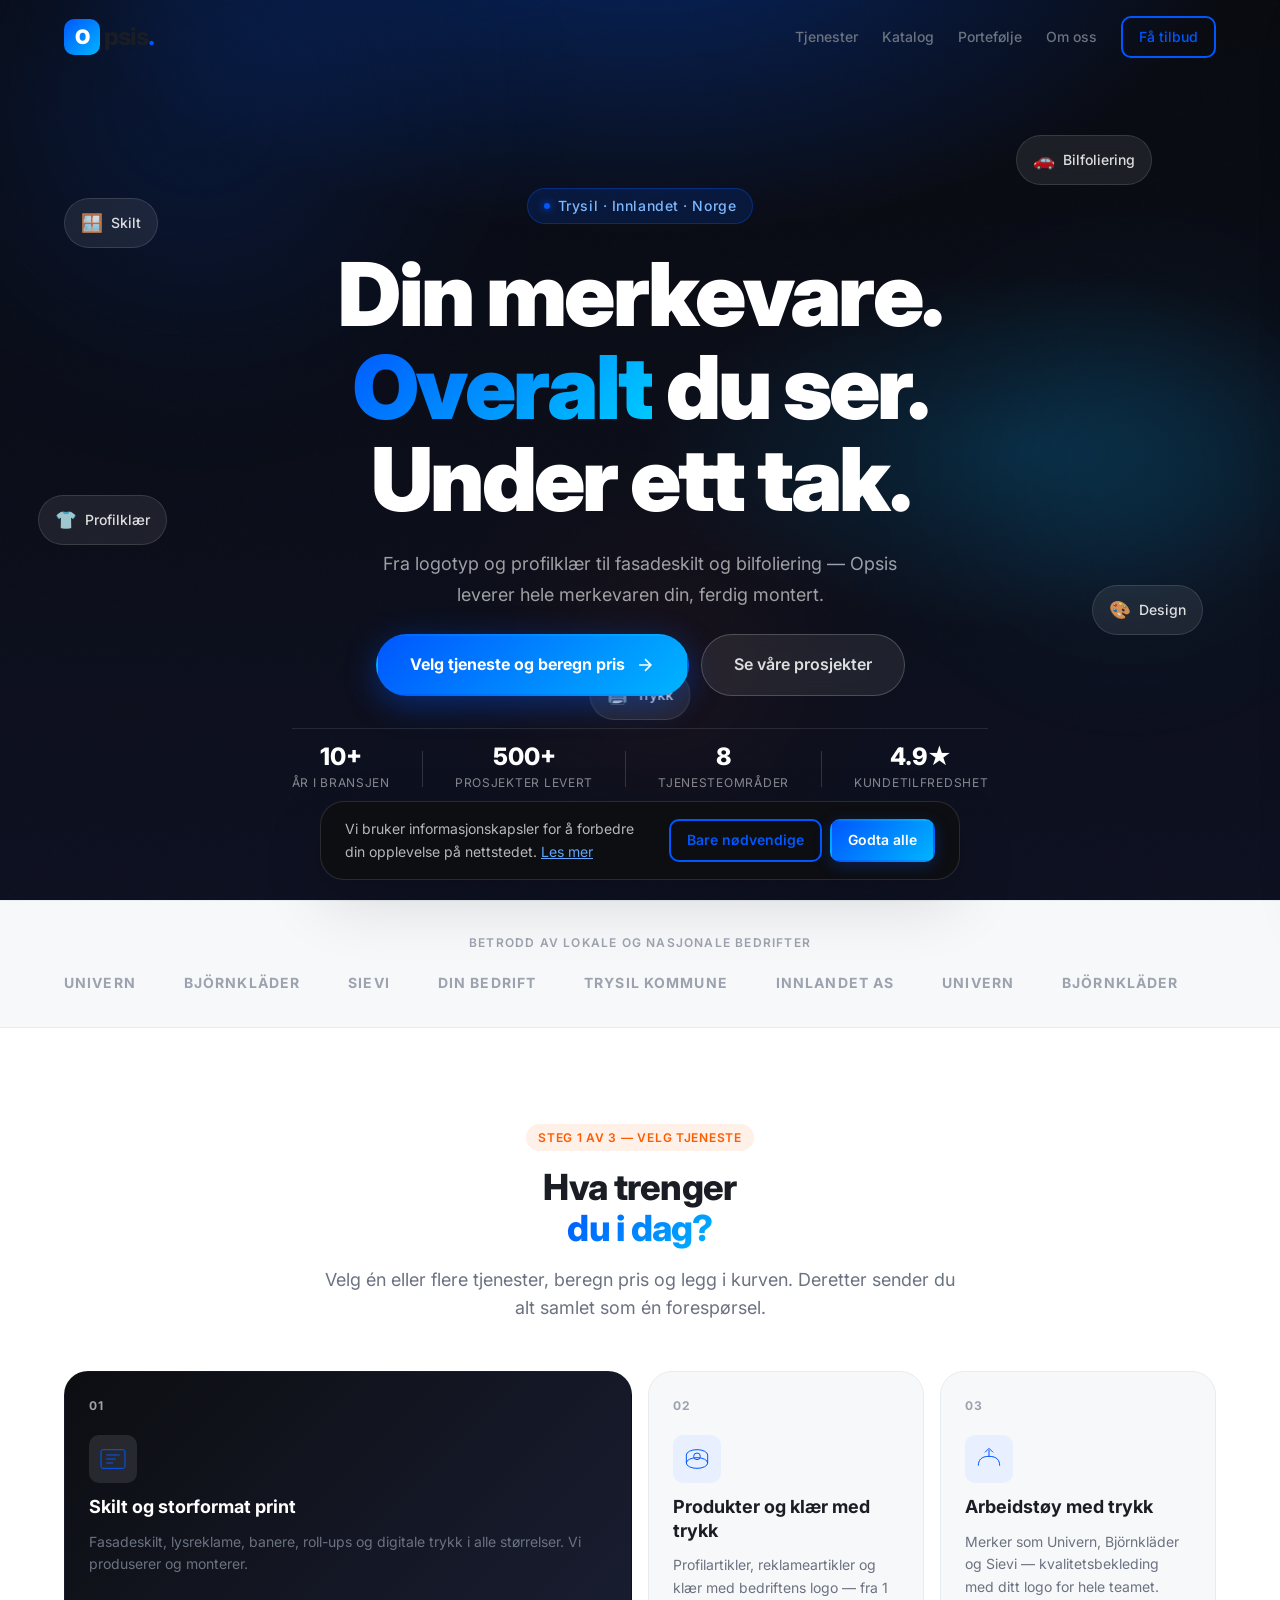
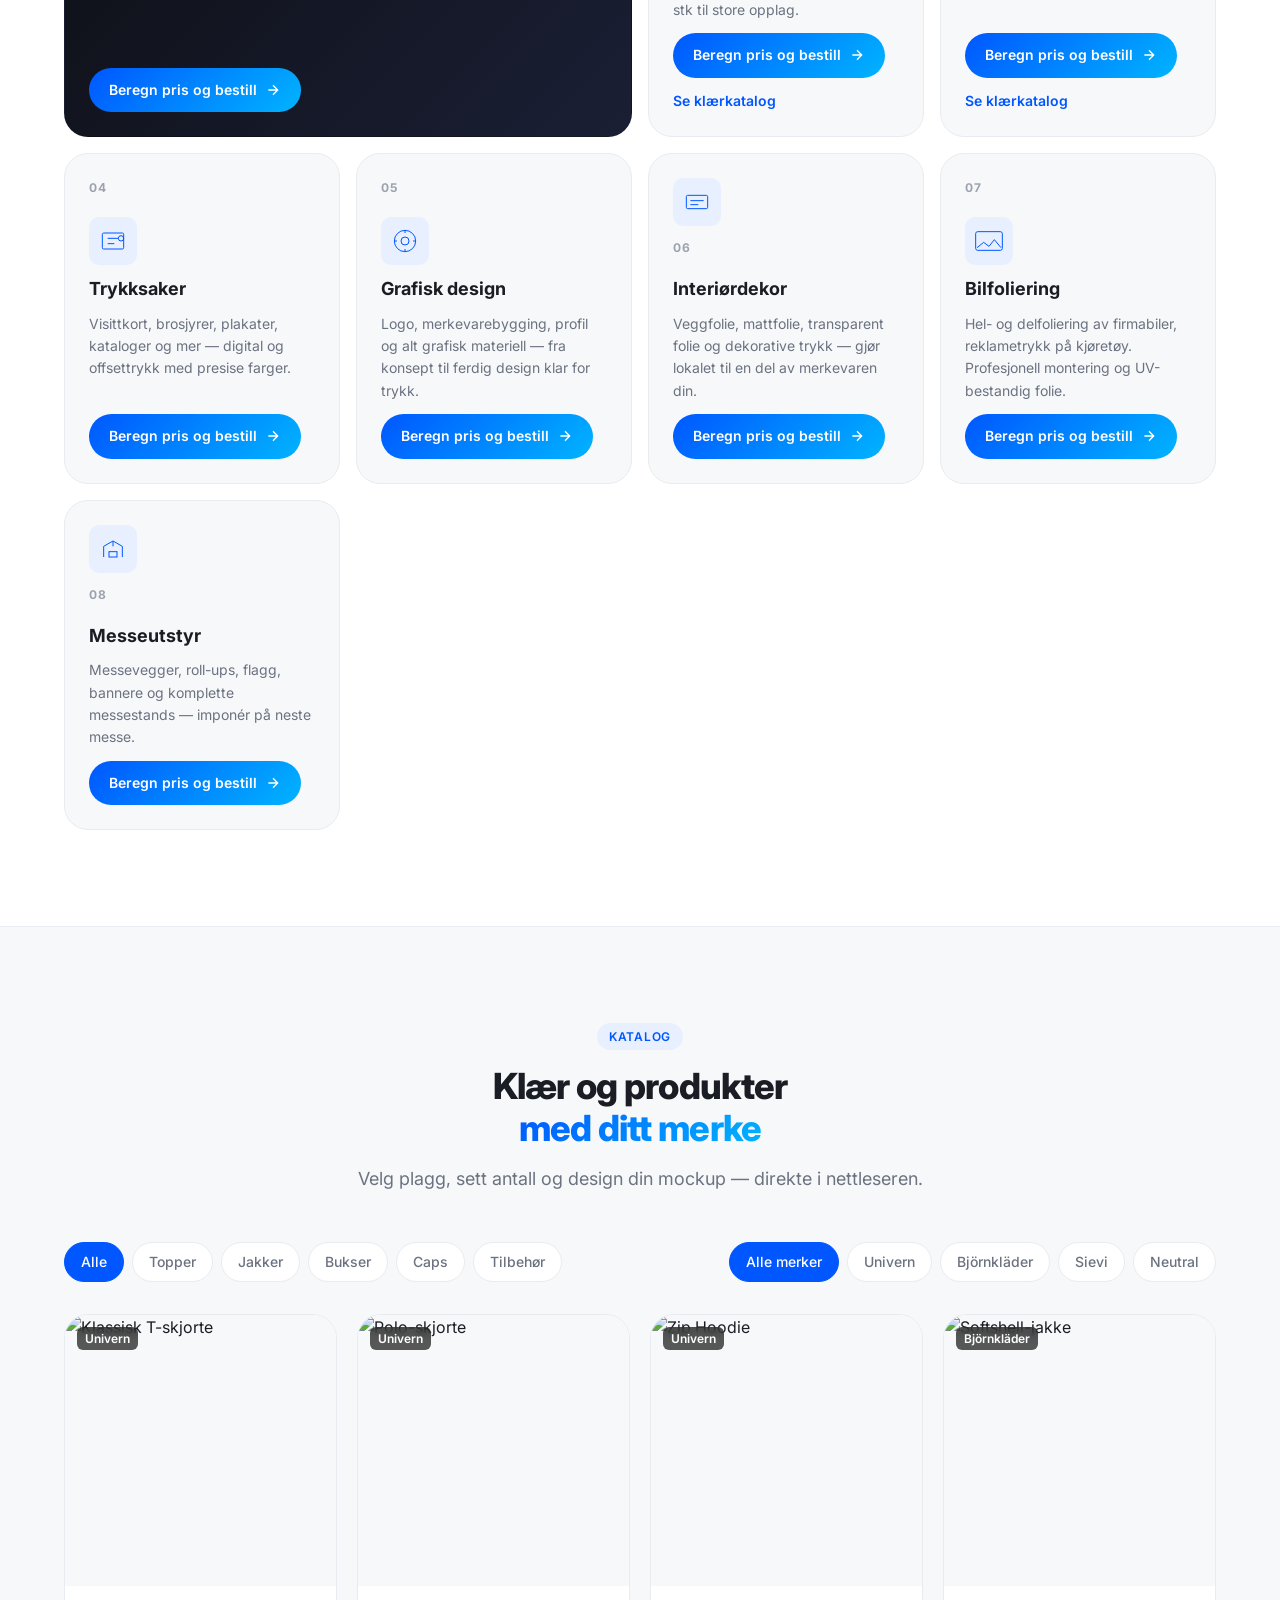
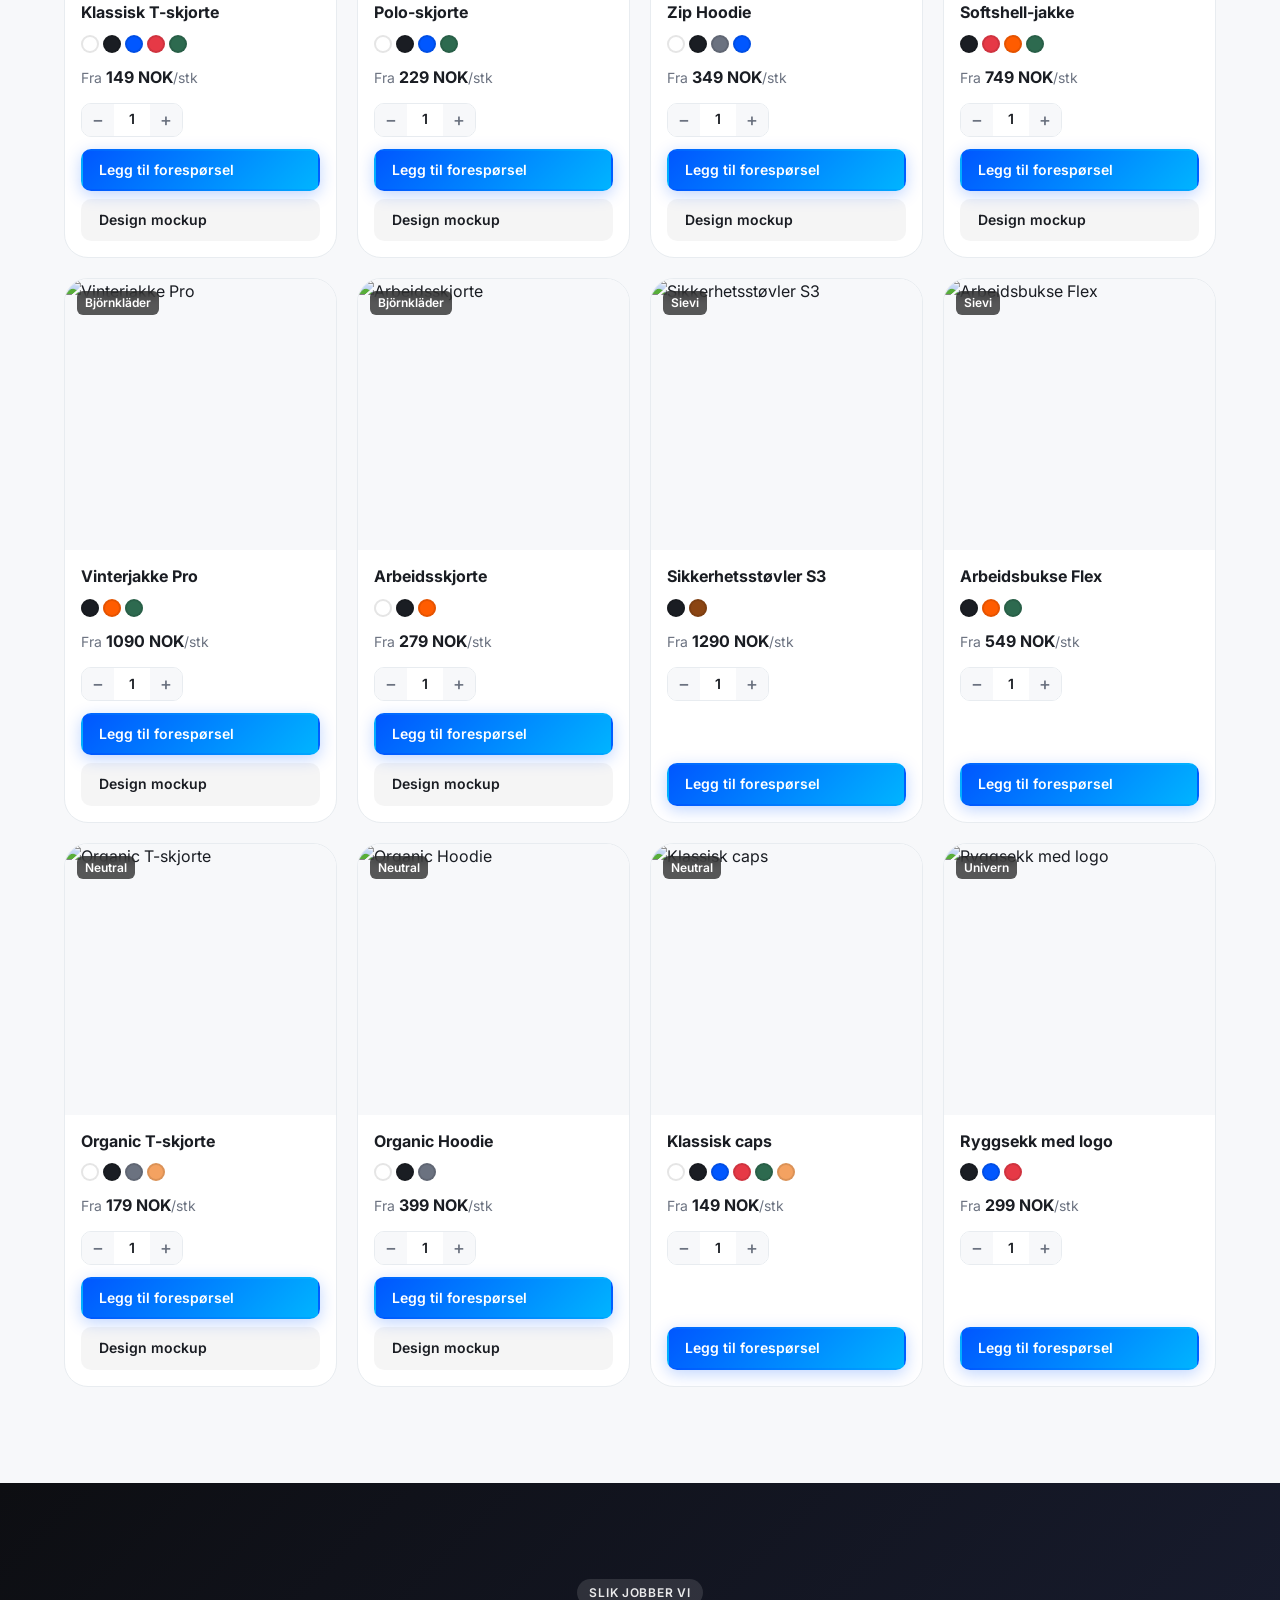
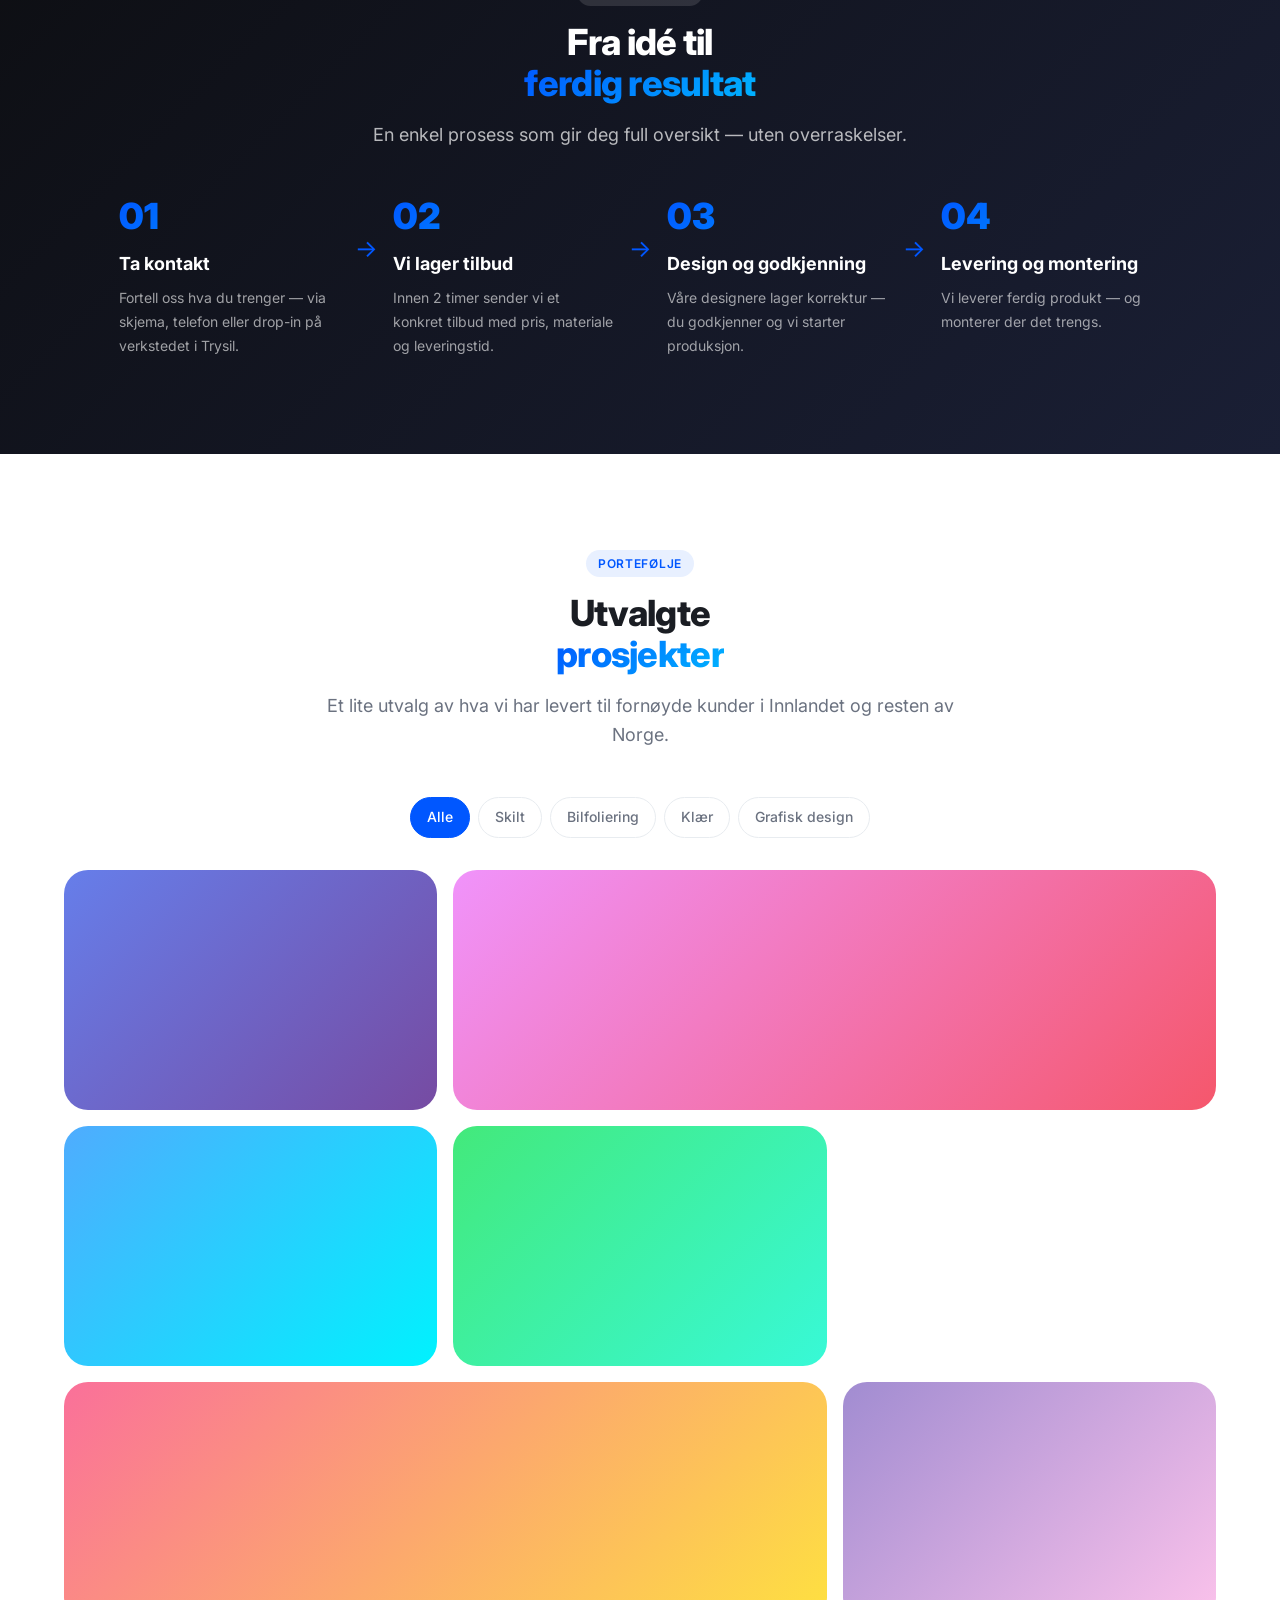
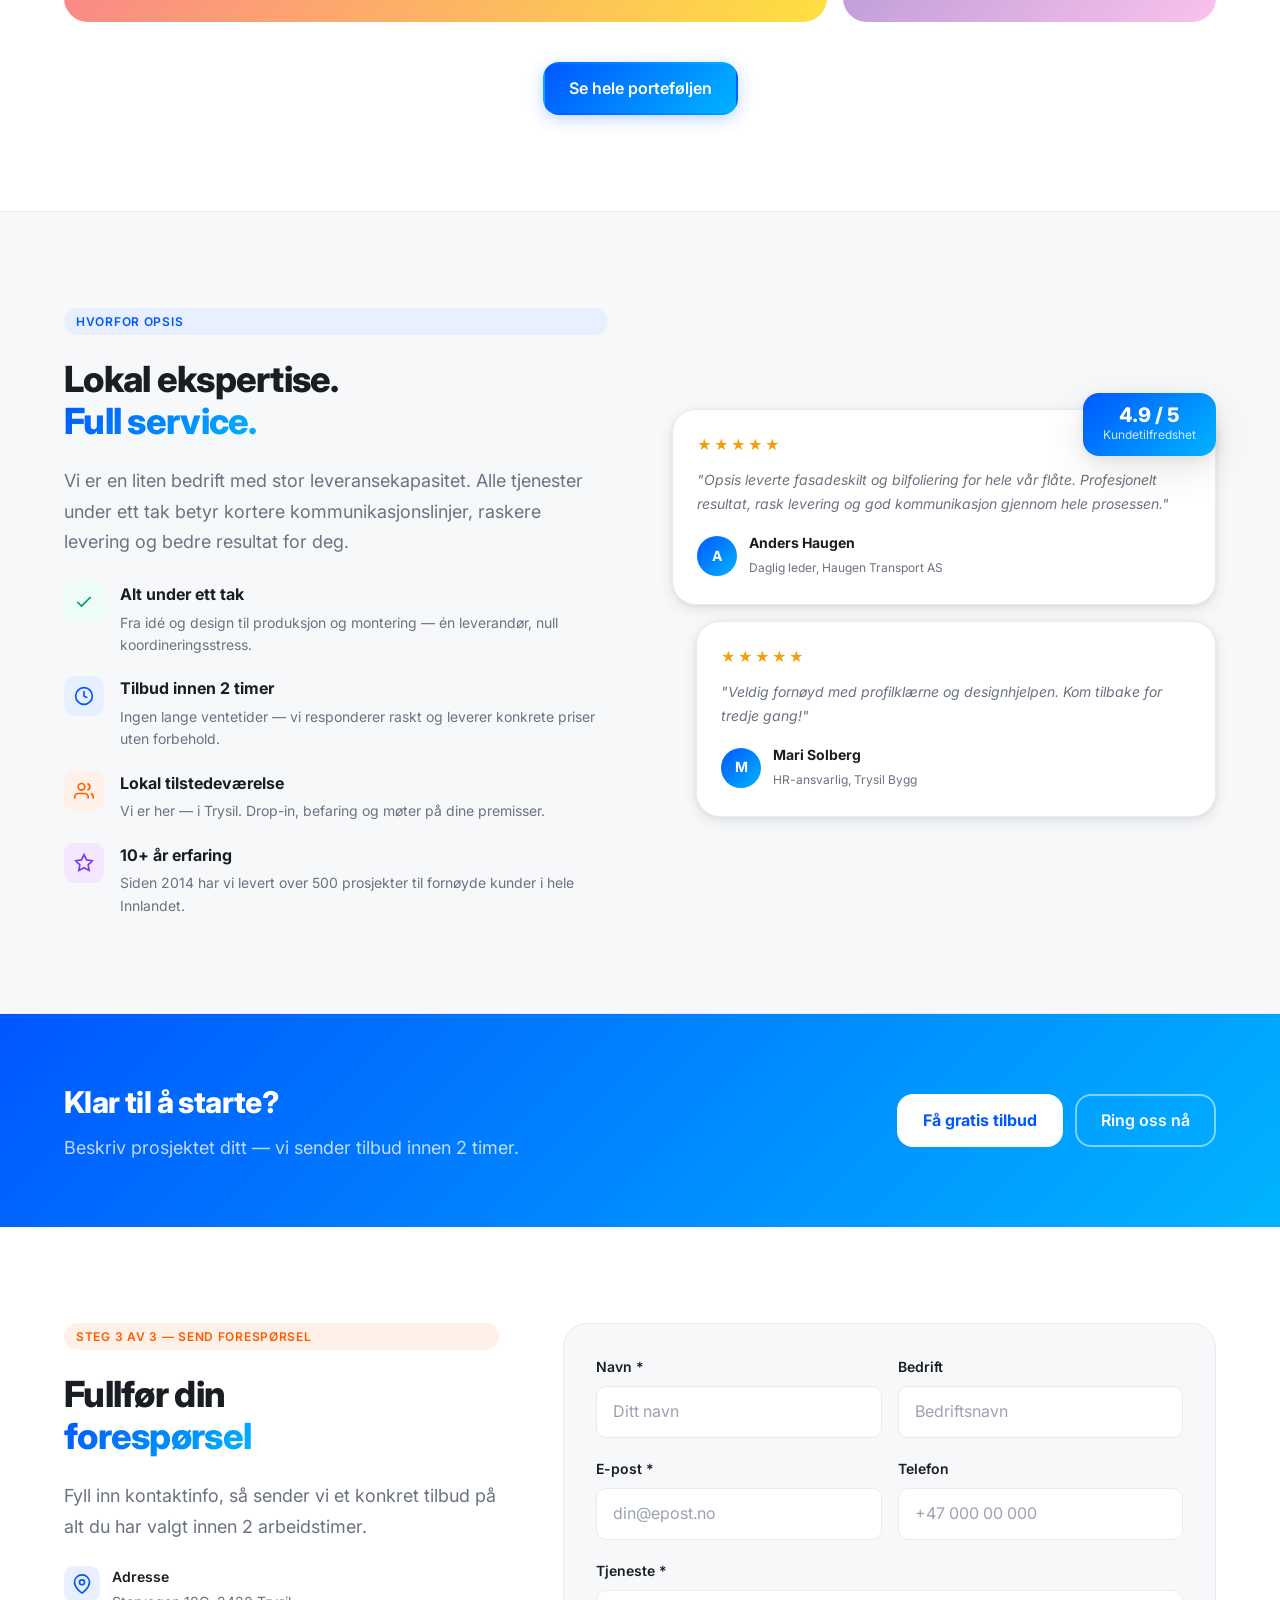
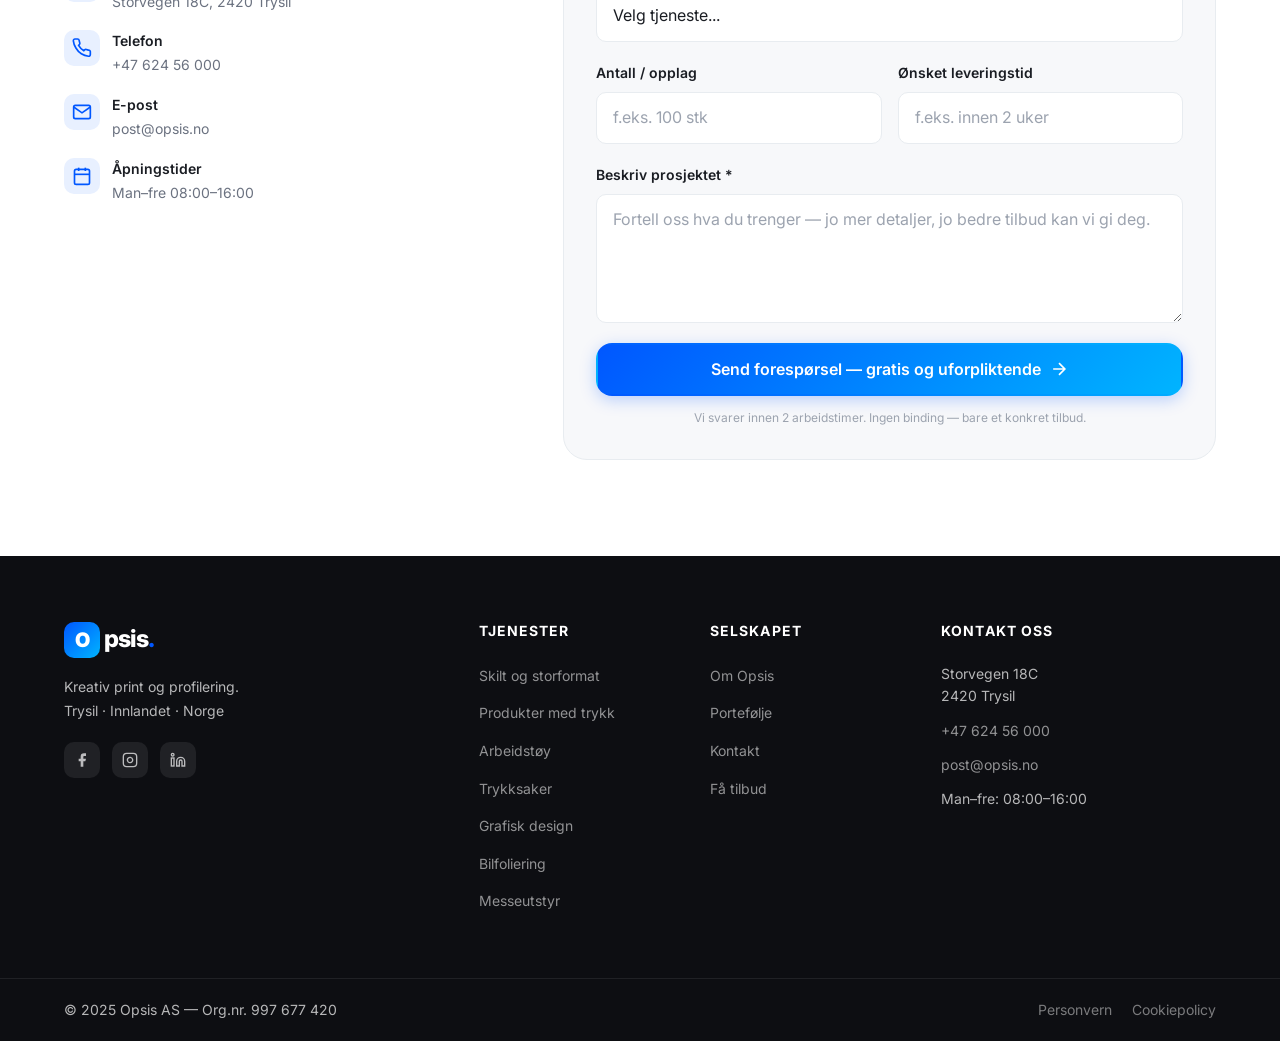
==== commit c593d931: "feat: Phase 4 UX overhaul — dark hero, universal cart, order summary - Redesign hero section as full" ====
--- a/index.html
+++ b/index.html
@@ -38,72 +38,107 @@
   </header>
 
   <!-- ═══════════════════════════════════════════
-       HERO
-  ═══════════════════════════════════════════ -->
-  <section class="hero">
-    <div class="hero__bg-grid"></div>
+       HERO — full-viewport dark cinematic
+  ═══════════════════════════════════════════ -->
+  <section class="hero hero--dark" id="hero">
+    <!-- Animated background layers -->
+    <div class="hero__bg">
+      <div class="hero__bg-gradient"></div>
+      <div class="hero__bg-orb hero__bg-orb--1"></div>
+      <div class="hero__bg-orb hero__bg-orb--2"></div>
+      <div class="hero__bg-orb hero__bg-orb--3"></div>
+      <div class="hero__bg-noise"></div>
+    </div>
+
+    <!-- Floating service badges -->
+    <div class="hero__floats" aria-hidden="true">
+      <div class="hero__float hero__float--1">
+        <span class="float-icon">🪟</span>
+        <span>Skilt</span>
+      </div>
+      <div class="hero__float hero__float--2">
+        <span class="float-icon">🚗</span>
+        <span>Bilfoliering</span>
+      </div>
+      <div class="hero__float hero__float--3">
+        <span class="float-icon">👕</span>
+        <span>Profilklær</span>
+      </div>
+      <div class="hero__float hero__float--4">
+        <span class="float-icon">🎨</span>
+        <span>Design</span>
+      </div>
+      <div class="hero__float hero__float--5">
+        <span class="float-icon">🖨️</span>
+        <span>Trykk</span>
+      </div>
+    </div>
+
     <div class="container hero__inner">
       <div class="hero__content">
-        <span class="badge badge--accent">Trysil · Innlandet · Norge</span>
+
+        <!-- Eyebrow -->
+        <div class="hero__eyebrow">
+          <span class="hero__eyebrow-dot"></span>
+          <span>Trysil · Innlandet · Norge</span>
+        </div>
+
+        <!-- Main headline -->
         <h1 class="hero__title">
-          Fra idé til<br />
-          <span class="gradient-text">ferdig produkt</span><br />
-          — under ett tak
+          <span class="hero__title-line hero__title-line--1">Din merkevare.</span>
+          <span class="hero__title-line hero__title-line--2">
+            <span class="hero__title-highlight">Overalt</span> du ser.
+          </span>
+          <span class="hero__title-line hero__title-line--3">Under ett tak.</span>
         </h1>
+
         <p class="hero__subtitle">
-          Opsis leverer vывески, bilfoliering, profilklær, grafisk design og trykksaker til bedrifter i Innlandet og hele Norge. Kreativt. Presist. Fullstendig.
+          Fra logotyp og profilklær til fasadeskilt og bilfoliering —
+          Opsis leverer hele merkevaren din, ferdig montert.
         </p>
+
+        <!-- CTAs -->
         <div class="hero__actions">
-          <a href="#kontakt" class="btn btn--primary btn--lg">
-            Få gratis tilbud
+          <a href="#tjenester" class="btn btn--hero-primary">
+            Velg tjeneste og beregn pris
             <svg width="20" height="20" viewBox="0 0 24 24" fill="none" stroke="currentColor" stroke-width="2"><path d="M5 12h14M12 5l7 7-7 7"/></svg>
           </a>
-          <a href="#portefolje" class="btn btn--ghost btn--lg">Se våre arbeider</a>
-        </div>
+          <a href="#portefolje" class="btn btn--hero-ghost">
+            Se våre prosjekter
+          </a>
+        </div>
+
+        <!-- Stats row -->
         <div class="hero__stats">
-          <div class="stat">
+          <div class="hero__stat">
             <strong>10+</strong>
             <span>år i bransjen</span>
           </div>
-          <div class="stat-divider"></div>
-          <div class="stat">
+          <div class="hero__stat-sep"></div>
+          <div class="hero__stat">
             <strong>500+</strong>
-            <span>leverte prosjekter</span>
-          </div>
-          <div class="stat-divider"></div>
-          <div class="stat">
+            <span>prosjekter levert</span>
+          </div>
+          <div class="hero__stat-sep"></div>
+          <div class="hero__stat">
             <strong>8</strong>
             <span>tjenesteområder</span>
           </div>
-        </div>
-      </div>
-
-      <div class="hero__visual">
-        <div class="hero__mockup">
-          <div class="mockup-card mockup-card--1">
-            <div class="mockup-icon">🪟</div>
-            <span>Skilt & storformat</span>
-          </div>
-          <div class="mockup-card mockup-card--2">
-            <div class="mockup-icon">🚗</div>
-            <span>Bilfoliering</span>
-          </div>
-          <div class="mockup-card mockup-card--3">
-            <div class="mockup-icon">👕</div>
-            <span>Profilklær</span>
-          </div>
-          <div class="mockup-card mockup-card--4">
-            <div class="mockup-icon">🎨</div>
-            <span>Grafisk design</span>
-          </div>
-          <div class="mockup-blob"></div>
-        </div>
-      </div>
-    </div>
-
-    <div class="hero__scroll-hint">
-      <div class="scroll-line"></div>
-      <span>Scroll</span>
+          <div class="hero__stat-sep"></div>
+          <div class="hero__stat">
+            <strong>4.9★</strong>
+            <span>kundetilfredshet</span>
+          </div>
+        </div>
+      </div>
+    </div>
+
+    <!-- Scroll indicator -->
+    <div class="hero__scroll">
+      <div class="hero__scroll-mouse">
+        <div class="hero__scroll-wheel"></div>
+      </div>
+      <span>Scroll ned</span>
     </div>
   </section>
 
@@ -139,14 +174,15 @@
   <section class="services" id="tjenester">
     <div class="container">
       <div class="section-header">
-        <span class="badge">Tjenester</span>
-        <h2>Alt du trenger<br /><span class="gradient-text">på ett sted</span></h2>
-        <p>Vi tilbyr et komplett spekter av print- og profileringstjenester — fra konsept til ferdig montering.</p>
+        <span class="badge badge--accent">Steg 1 av 3 — Velg tjeneste</span>
+        <h2>Hva trenger<br /><span class="gradient-text">du i dag?</span></h2>
+        <p>Velg én eller flere tjenester, beregn pris og legg i kurven. Deretter sender du alt samlet som én forespørsel.</p>
       </div>
 
       <div class="services__grid">
 
         <article class="service-card service-card--featured">
+          <div class="service-card__number">01</div>
           <div class="service-card__icon">
             <svg viewBox="0 0 48 48" fill="none" stroke="currentColor" stroke-width="1.5">
               <rect x="6" y="10" width="36" height="28" rx="3"/>
@@ -156,12 +192,15 @@
           <h3>Skilt og storformat print</h3>
           <p>Fasadeskilt, lysreklame, banere, roll-ups og digitale trykk i alle størrelser. Vi produserer og monterer.</p>
           <div class="service-card__actions">
-            <button class="btn btn--outline btn--sm calc-trigger" data-service="skilt">Beregn pris</button>
-            <a href="#kontakt" class="service-card__link">Få tilbud <svg width="16" height="16" viewBox="0 0 24 24" fill="none" stroke="currentColor" stroke-width="2"><path d="M5 12h14M12 5l7 7-7 7"/></svg></a>
+            <button class="btn btn--service-primary calc-trigger" data-service="skilt">
+              Beregn pris og bestill
+              <svg width="16" height="16" viewBox="0 0 24 24" fill="none" stroke="currentColor" stroke-width="2"><path d="M5 12h14M12 5l7 7-7 7"/></svg>
+            </button>
           </div>
         </article>
 
         <article class="service-card">
+          <div class="service-card__number">02</div>
           <div class="service-card__icon">
             <svg viewBox="0 0 48 48" fill="none" stroke="currentColor" stroke-width="1.5">
               <ellipse cx="24" cy="30" rx="16" ry="8"/>
@@ -172,12 +211,13 @@
           <h3>Produkter og klær med trykk</h3>
           <p>Profilartikler, reklameartikler og klær med bedriftens logo — fra 1 stk til store opplag.</p>
           <div class="service-card__actions">
-            <button class="btn btn--outline btn--sm calc-trigger" data-service="produkter">Beregn pris</button>
-            <a href="#katalog" class="service-card__link">Se katalog <svg width="16" height="16" viewBox="0 0 24 24" fill="none" stroke="currentColor" stroke-width="2"><path d="M5 12h14M12 5l7 7-7 7"/></svg></a>
+            <button class="btn btn--service-primary calc-trigger" data-service="produkter">Beregn pris og bestill <svg width="16" height="16" viewBox="0 0 24 24" fill="none" stroke="currentColor" stroke-width="2"><path d="M5 12h14M12 5l7 7-7 7"/></svg></button>
+            <a href="#katalog" class="service-card__link--catalog">Se klærkatalog</a>
           </div>
         </article>
 
         <article class="service-card">
+          <div class="service-card__number">03</div>
           <div class="service-card__icon">
             <svg viewBox="0 0 48 48" fill="none" stroke="currentColor" stroke-width="1.5">
               <path d="M8 34c0-8 4-14 16-14s16 6 16 14"/>
@@ -187,12 +227,13 @@
           <h3>Arbeidstøy med trykk</h3>
           <p>Merker som Univern, Björnkläder og Sievi — kvalitetsbekleding med ditt logo for hele teamet.</p>
           <div class="service-card__actions">
-            <button class="btn btn--outline btn--sm calc-trigger" data-service="arbeidstoy">Beregn pris</button>
-            <a href="#katalog" class="service-card__link">Se katalog <svg width="16" height="16" viewBox="0 0 24 24" fill="none" stroke="currentColor" stroke-width="2"><path d="M5 12h14M12 5l7 7-7 7"/></svg></a>
+            <button class="btn btn--service-primary calc-trigger" data-service="arbeidstoy">Beregn pris og bestill <svg width="16" height="16" viewBox="0 0 24 24" fill="none" stroke="currentColor" stroke-width="2"><path d="M5 12h14M12 5l7 7-7 7"/></svg></button>
+            <a href="#katalog" class="service-card__link--catalog">Se klærkatalog</a>
           </div>
         </article>
 
         <article class="service-card">
+          <div class="service-card__number">04</div>
           <div class="service-card__icon">
             <svg viewBox="0 0 48 48" fill="none" stroke="currentColor" stroke-width="1.5">
               <rect x="8" y="12" width="32" height="24" rx="2"/>
@@ -203,12 +244,12 @@
           <h3>Trykksaker</h3>
           <p>Visittkort, brosjyrer, plakater, kataloger og mer — digital og offsettrykk med presise farger.</p>
           <div class="service-card__actions">
-            <button class="btn btn--outline btn--sm calc-trigger" data-service="trykksaker">Beregn pris</button>
-            <a href="#kontakt" class="service-card__link">Få tilbud <svg width="16" height="16" viewBox="0 0 24 24" fill="none" stroke="currentColor" stroke-width="2"><path d="M5 12h14M12 5l7 7-7 7"/></svg></a>
+            <button class="btn btn--service-primary calc-trigger" data-service="trykksaker">Beregn pris og bestill <svg width="16" height="16" viewBox="0 0 24 24" fill="none" stroke="currentColor" stroke-width="2"><path d="M5 12h14M12 5l7 7-7 7"/></svg></button>
           </div>
         </article>
 
         <article class="service-card">
+          <div class="service-card__number">05</div>
           <div class="service-card__icon">
             <svg viewBox="0 0 48 48" fill="none" stroke="currentColor" stroke-width="1.5">
               <circle cx="24" cy="24" r="16"/>
@@ -219,8 +260,7 @@
           <h3>Grafisk design</h3>
           <p>Logo, merkevarebygging, profil og alt grafisk materiell — fra konsept til ferdig design klar for trykk.</p>
           <div class="service-card__actions">
-            <button class="btn btn--outline btn--sm calc-trigger" data-service="grafisk">Beregn pris</button>
-            <a href="#kontakt" class="service-card__link">Få tilbud <svg width="16" height="16" viewBox="0 0 24 24" fill="none" stroke="currentColor" stroke-width="2"><path d="M5 12h14M12 5l7 7-7 7"/></svg></a>
+            <button class="btn btn--service-primary calc-trigger" data-service="grafisk">Beregn pris og bestill <svg width="16" height="16" viewBox="0 0 24 24" fill="none" stroke="currentColor" stroke-width="2"><path d="M5 12h14M12 5l7 7-7 7"/></svg></button>
           </div>
         </article>
 
@@ -231,15 +271,16 @@
               <path d="M14 22h20M14 28h12"/>
             </svg>
           </div>
+          <div class="service-card__number">06</div>
           <h3>Interiørdekor</h3>
           <p>Veggfolie, mattfolie, transparent folie og dekorative trykk — gjør lokalet til en del av merkevaren din.</p>
           <div class="service-card__actions">
-            <button class="btn btn--outline btn--sm calc-trigger" data-service="dekor">Beregn pris</button>
-            <a href="#kontakt" class="service-card__link">Få tilbud <svg width="16" height="16" viewBox="0 0 24 24" fill="none" stroke="currentColor" stroke-width="2"><path d="M5 12h14M12 5l7 7-7 7"/></svg></a>
+            <button class="btn btn--service-primary calc-trigger" data-service="dekor">Beregn pris og bestill <svg width="16" height="16" viewBox="0 0 24 24" fill="none" stroke="currentColor" stroke-width="2"><path d="M5 12h14M12 5l7 7-7 7"/></svg></button>
           </div>
         </article>
 
         <article class="service-card">
+          <div class="service-card__number">07</div>
           <div class="service-card__icon">
             <svg viewBox="0 0 48 48" fill="none" stroke="currentColor" stroke-width="1.5">
               <path d="M6 34l10-8 8 6 8-10 10 12"/>
@@ -249,8 +290,7 @@
           <h3>Bilfoliering</h3>
           <p>Hel- og delfoliering av firmabiler, reklametrykk på kjøretøy. Profesjonell montering og UV-bestandig folie.</p>
           <div class="service-card__actions">
-            <button class="btn btn--outline btn--sm calc-trigger" data-service="bilfoliering">Beregn pris</button>
-            <a href="#kontakt" class="service-card__link">Få tilbud <svg width="16" height="16" viewBox="0 0 24 24" fill="none" stroke="currentColor" stroke-width="2"><path d="M5 12h14M12 5l7 7-7 7"/></svg></a>
+            <button class="btn btn--service-primary calc-trigger" data-service="bilfoliering">Beregn pris og bestill <svg width="16" height="16" viewBox="0 0 24 24" fill="none" stroke="currentColor" stroke-width="2"><path d="M5 12h14M12 5l7 7-7 7"/></svg></button>
           </div>
         </article>
 
@@ -262,11 +302,11 @@
               <path d="M24 12v8"/>
             </svg>
           </div>
+          <div class="service-card__number">08</div>
           <h3>Messeutstyr</h3>
           <p>Messevegger, roll-ups, flagg, bannere og komplette messestands — imponér på neste messe.</p>
           <div class="service-card__actions">
-            <button class="btn btn--outline btn--sm calc-trigger" data-service="messe">Beregn pris</button>
-            <a href="#kontakt" class="service-card__link">Få tilbud <svg width="16" height="16" viewBox="0 0 24 24" fill="none" stroke="currentColor" stroke-width="2"><path d="M5 12h14M12 5l7 7-7 7"/></svg></a>
+            <button class="btn btn--service-primary calc-trigger" data-service="messe">Beregn pris og bestill <svg width="16" height="16" viewBox="0 0 24 24" fill="none" stroke="currentColor" stroke-width="2"><path d="M5 12h14M12 5l7 7-7 7"/></svg></button>
           </div>
         </article>
 
@@ -559,15 +599,76 @@
   </section>
 
   <!-- ═══════════════════════════════════════════
-       CONTACT / QUOTE FORM
+       ORDER SUMMARY (Steg 2)
+  ═══════════════════════════════════════════ -->
+  <section class="order-summary" id="bestilling" style="display:none">
+    <div class="container">
+      <div class="section-header">
+        <span class="badge badge--accent">Steg 2 av 3 — Din kurv</span>
+        <h2>Oversikt over<br /><span class="gradient-text">din bestilling</span></h2>
+        <p>Se alle valgte tjenester og produkter med estimerte priser. Fjern eller endre det du ikke trenger.</p>
+      </div>
+
+      <div class="order-summary__layout">
+        <!-- Items list -->
+        <div class="order-items" id="orderItems">
+          <!-- Rendered by cart.js -->
+        </div>
+
+        <!-- Summary sidebar -->
+        <div class="order-sidebar">
+          <div class="order-total-card">
+            <div class="order-total-card__header">
+              <h3>Estimert totalsum</h3>
+              <span class="order-total-card__note">Inkl. alle valgte tjenester</span>
+            </div>
+            <div class="order-total-card__amount">
+              <span class="order-total__min" id="orderTotalMin">0</span>
+              <span class="order-total__sep">–</span>
+              <span class="order-total__max" id="orderTotalMax">0</span>
+              <span class="order-total__currency">NOK</span>
+            </div>
+            <p class="order-total-card__disclaimer">* Estimert prisrange. Endelig pris fastsettes i tilbud basert på spesifikasjon. Eks. mva.</p>
+            <a href="#kontakt" class="btn btn--primary btn--full btn--lg order-proceed-btn">
+              Gå til bestilling
+              <svg width="18" height="18" viewBox="0 0 24 24" fill="none" stroke="currentColor" stroke-width="2"><path d="M5 12h14M12 5l7 7-7 7"/></svg>
+            </a>
+            <button class="btn btn--ghost btn--full" id="clearCartBtn">
+              Tøm kurven
+            </button>
+          </div>
+        </div>
+      </div>
+
+      <!-- Empty state -->
+      <div class="order-empty" id="orderEmpty">
+        <div class="order-empty__icon">🛒</div>
+        <h3>Kurven er tom</h3>
+        <p>Velg en tjeneste ovenfor og klikk «Legg i kurv» for å starte bestillingen din.</p>
+        <a href="#tjenester" class="btn btn--primary">Velg tjeneste</a>
+      </div>
+    </div>
+  </section>
+
+  <!-- ═══════════════════════════════════════════
+       CONTACT / QUOTE FORM  (Steg 3)
   ═══════════════════════════════════════════ -->
   <section class="contact" id="kontakt">
     <div class="container contact__inner">
 
       <div class="contact__info">
-        <span class="badge">Kontakt</span>
-        <h2>Få ditt<br /><span class="gradient-text">gratis tilbud</span></h2>
-        <p>Fyll ut skjemaet, så tar vi kontakt innen 2 arbeidstimer med et konkret tilbud.</p>
+        <span class="badge badge--accent">Steg 3 av 3 — Send forespørsel</span>
+        <h2>Fullfør din<br /><span class="gradient-text">forespørsel</span></h2>
+        <p>Fyll inn kontaktinfo, så sender vi et konkret tilbud på alt du har valgt innen 2 arbeidstimer.</p>
+
+        <!-- Cart summary in contact sidebar -->
+        <div class="contact-cart-summary" id="contactCartSummary" style="display:none">
+          <h4>Valgte tjenester</h4>
+          <ul id="contactCartList"></ul>
+          <div class="contact-cart-total">
+            Estimert: <strong id="contactCartTotal">—</strong>
+          </div>
+        </div>
 
         <div class="contact__details">
           <div class="contact-detail">
@@ -745,6 +846,19 @@
   </footer>
 
   <!-- ═══════════════════════════════════════════
+       GLOBAL CART FAB
+  ═══════════════════════════════════════════ -->
+  <button class="global-cart-fab" id="globalCartFab" style="display:none" aria-label="Vis kurv">
+    <svg width="22" height="22" viewBox="0 0 24 24" fill="none" stroke="currentColor" stroke-width="2">
+      <path d="M6 2L3 6v14a2 2 0 0 0 2 2h14a2 2 0 0 0 2-2V6l-3-4z"/>
+      <line x1="3" y1="6" x2="21" y2="6"/>
+      <path d="M16 10a4 4 0 0 1-8 0"/>
+    </svg>
+    <span>Kurv</span>
+    <span class="global-cart-fab__count" id="globalCartCount">0</span>
+  </button>
+
+  <!-- ═══════════════════════════════════════════
        COOKIE BANNER
   ═══════════════════════════════════════════ -->
   <div class="cookie-banner" id="cookieBanner">
@@ -778,9 +892,12 @@
       </div>
       <div class="modal__footer">
         <button class="btn btn--ghost btn--sm" id="modalCancel">Avbryt</button>
-        <button class="btn btn--primary" id="modalSend">
-          Send forespørsel
-          <svg width="16" height="16" viewBox="0 0 24 24" fill="none" stroke="currentColor" stroke-width="2"><path d="M5 12h14M12 5l7 7-7 7"/></svg>
+        <button class="btn btn--outline" id="modalSend">
+          Send direkte forespørsel
+        </button>
+        <button class="btn btn--primary" id="modalAddToCart">
+          <svg width="16" height="16" viewBox="0 0 24 24" fill="none" stroke="currentColor" stroke-width="2"><path d="M6 2L3 6v14a2 2 0 0 0 2 2h14a2 2 0 0 0 2-2V6l-3-4z"/><line x1="3" y1="6" x2="21" y2="6"/><path d="M16 10a4 4 0 0 1-8 0"/></svg>
+          Legg i kurv
         </button>
       </div>
     </div>
@@ -865,6 +982,7 @@
   </div>
 
   <script src="main.js"></script>
+  <script src="cart.js"></script>
   <script src="calculator.js"></script>
   <script src="catalog.js"></script>
   <script src="mockup.js"></script>
--- a/style.css
+++ b/style.css
@@ -274,6 +274,305 @@
 /* ════════════════════════════════════════════════════
    HERO
 ════════════════════════════════════════════════════ */
+/* ─── Hero dark variant ─────────────────────────── */
+.hero--dark {
+  background: #080a10;
+  color: #fff;
+}
+
+.hero--dark .hero__bg {
+  position: absolute;
+  inset: 0;
+  overflow: hidden;
+  pointer-events: none;
+}
+
+.hero--dark .hero__bg-gradient {
+  position: absolute;
+  inset: 0;
+  background:
+    radial-gradient(ellipse 80% 60% at 50% -10%, rgba(0,87,255,.35) 0%, transparent 60%),
+    radial-gradient(ellipse 60% 40% at 80% 50%, rgba(0,180,255,.15) 0%, transparent 50%),
+    linear-gradient(180deg, #080a10 0%, #0d1020 100%);
+}
+
+.hero--dark .hero__bg-orb {
+  position: absolute;
+  border-radius: 50%;
+  filter: blur(80px);
+  opacity: 0.5;
+}
+
+.hero--dark .hero__bg-orb--1 {
+  width: 600px; height: 600px;
+  top: -200px; left: -100px;
+  background: radial-gradient(circle, #0057FF 0%, transparent 70%);
+  opacity: 0.2;
+  animation: orb1 12s ease-in-out infinite;
+}
+
+.hero--dark .hero__bg-orb--2 {
+  width: 400px; height: 400px;
+  top: 30%; right: -50px;
+  background: radial-gradient(circle, #00B4FF 0%, transparent 70%);
+  opacity: 0.15;
+  animation: orb2 15s ease-in-out infinite;
+}
+
+.hero--dark .hero__bg-orb--3 {
+  width: 300px; height: 300px;
+  bottom: 10%; left: 40%;
+  background: radial-gradient(circle, #FF5C00 0%, transparent 70%);
+  opacity: 0.1;
+  animation: orb3 18s ease-in-out infinite;
+}
+
+.hero--dark .hero__bg-noise {
+  position: absolute;
+  inset: 0;
+  background-image: url("data:image/svg+xml,%3Csvg viewBox='0 0 256 256' xmlns='http://www.w3.org/2000/svg'%3E%3Cfilter id='noise'%3E%3CfeTurbulence type='fractalNoise' baseFrequency='0.9' numOctaves='4' stitchTiles='stitch'/%3E%3C/filter%3E%3Crect width='100%25' height='100%25' filter='url(%23noise)' opacity='0.04'/%3E%3C/svg%3E");
+  opacity: 0.3;
+  pointer-events: none;
+}
+
+@keyframes orb1 {
+  0%, 100% { transform: translate(0, 0) scale(1); }
+  50% { transform: translate(40px, 30px) scale(1.1); }
+}
+@keyframes orb2 {
+  0%, 100% { transform: translate(0, 0) scale(1); }
+  50% { transform: translate(-30px, 20px) scale(1.08); }
+}
+@keyframes orb3 {
+  0%, 100% { transform: translate(0, 0) scale(1); }
+  50% { transform: translate(20px, -30px) scale(1.12); }
+}
+
+/* Floating badges */
+.hero__floats {
+  position: absolute;
+  inset: 0;
+  pointer-events: none;
+}
+
+.hero__float {
+  position: absolute;
+  display: flex;
+  align-items: center;
+  gap: 8px;
+  padding: 10px 16px;
+  background: rgba(255,255,255,.08);
+  border: 1px solid rgba(255,255,255,.12);
+  border-radius: 40px;
+  backdrop-filter: blur(12px);
+  color: rgba(255,255,255,.85);
+  font-size: var(--text-sm);
+  font-weight: 500;
+  white-space: nowrap;
+  animation: floatBadge 6s ease-in-out infinite;
+}
+
+.hero__float--1 { top: 22%; left: 5%;   animation-delay: 0s;    animation-duration: 6s; }
+.hero__float--2 { top: 15%; right: 10%; animation-delay: 1.5s;  animation-duration: 7s; }
+.hero__float--3 { top: 55%; left: 3%;   animation-delay: 0.75s; animation-duration: 8s; }
+.hero__float--4 { top: 65%; right: 6%;  animation-delay: 2s;    animation-duration: 6.5s; }
+.hero__float--5 { bottom: 20%; left: 50%; transform: translateX(-50%); animation-delay: 3s; animation-duration: 7.5s; }
+
+.float-icon { font-size: 1.1rem; }
+
+@keyframes floatBadge {
+  0%, 100% { transform: translateY(0); }
+  50% { transform: translateY(-8px); }
+}
+.hero__float--5 {
+  bottom: 20%;
+  left: 50%;
+  transform: translateX(-50%);
+}
+.hero__float--5:is(.hero__float--5) {
+  animation-name: floatBadge5;
+}
+@keyframes floatBadge5 {
+  0%, 100% { transform: translateX(-50%) translateY(0); }
+  50% { transform: translateX(-50%) translateY(-8px); }
+}
+
+/* Hero content - dark variant */
+.hero--dark .hero__inner {
+  grid-template-columns: 1fr;
+  justify-items: center;
+  text-align: center;
+  min-height: calc(100vh - 80px);
+  padding-top: var(--space-20);
+  padding-bottom: var(--space-20);
+  position: relative;
+  z-index: 1;
+}
+
+.hero--dark .hero__content {
+  max-width: 780px;
+  align-items: center;
+}
+
+.hero__eyebrow {
+  display: inline-flex;
+  align-items: center;
+  gap: 8px;
+  padding: 6px 16px;
+  background: rgba(0,87,255,.15);
+  border: 1px solid rgba(0,87,255,.35);
+  border-radius: 40px;
+  color: #7BB8FF;
+  font-size: var(--text-sm);
+  font-weight: 500;
+  letter-spacing: 0.04em;
+}
+
+.hero__eyebrow-dot {
+  width: 6px; height: 6px;
+  border-radius: 50%;
+  background: #0057FF;
+  box-shadow: 0 0 8px #0057FF;
+  animation: pulse 2s ease-in-out infinite;
+}
+@keyframes pulse {
+  0%, 100% { opacity: 1; transform: scale(1); }
+  50% { opacity: 0.6; transform: scale(1.3); }
+}
+
+.hero--dark .hero__title {
+  font-size: clamp(3rem, 7vw, 5.5rem);
+  font-weight: 900;
+  line-height: 1.05;
+  letter-spacing: -0.03em;
+  color: #fff;
+}
+
+.hero__title-line {
+  display: block;
+}
+
+.hero__title-highlight {
+  background: linear-gradient(135deg, #0057FF 0%, #00CFFF 100%);
+  -webkit-background-clip: text;
+  -webkit-text-fill-color: transparent;
+  background-clip: text;
+}
+
+.hero--dark .hero__subtitle {
+  color: rgba(255,255,255,.6);
+  font-size: var(--text-lg);
+  max-width: 520px;
+  text-align: center;
+}
+
+/* Hero CTA buttons */
+.btn--hero-primary {
+  display: inline-flex;
+  align-items: center;
+  gap: 10px;
+  padding: 16px 32px;
+  background: var(--gradient-primary);
+  color: #fff;
+  font-size: var(--text-base);
+  font-weight: 700;
+  border-radius: var(--radius-full);
+  box-shadow: 0 8px 32px rgba(0,87,255,.4);
+  transition: var(--transition);
+}
+.btn--hero-primary:hover {
+  transform: translateY(-2px);
+  box-shadow: 0 12px 40px rgba(0,87,255,.55);
+}
+
+.btn--hero-ghost {
+  display: inline-flex;
+  align-items: center;
+  gap: 8px;
+  padding: 16px 32px;
+  background: rgba(255,255,255,.08);
+  border: 1px solid rgba(255,255,255,.2);
+  color: rgba(255,255,255,.85);
+  font-size: var(--text-base);
+  font-weight: 600;
+  border-radius: var(--radius-full);
+  backdrop-filter: blur(8px);
+  transition: var(--transition);
+}
+.btn--hero-ghost:hover {
+  background: rgba(255,255,255,.14);
+  border-color: rgba(255,255,255,.35);
+}
+
+/* Hero stats */
+.hero--dark .hero__stats {
+  border-top: 1px solid rgba(255,255,255,.1);
+  gap: var(--space-8);
+}
+
+.hero__stat {
+  display: flex;
+  flex-direction: column;
+  align-items: center;
+  gap: 4px;
+}
+.hero__stat strong {
+  font-size: var(--text-2xl);
+  font-weight: 800;
+  color: #fff;
+  line-height: 1;
+}
+.hero__stat span {
+  font-size: var(--text-xs);
+  color: rgba(255,255,255,.5);
+  text-transform: uppercase;
+  letter-spacing: 0.06em;
+}
+
+.hero__stat-sep {
+  width: 1px;
+  height: 36px;
+  background: rgba(255,255,255,.15);
+}
+
+/* Scroll indicator */
+.hero__scroll {
+  position: absolute;
+  bottom: 32px;
+  left: 50%;
+  transform: translateX(-50%);
+  display: flex;
+  flex-direction: column;
+  align-items: center;
+  gap: 8px;
+  color: rgba(255,255,255,.4);
+  font-size: var(--text-xs);
+  letter-spacing: 0.1em;
+  text-transform: uppercase;
+  z-index: 1;
+}
+
+.hero__scroll-mouse {
+  width: 22px; height: 36px;
+  border: 2px solid rgba(255,255,255,.3);
+  border-radius: 11px;
+  display: flex;
+  justify-content: center;
+  padding-top: 6px;
+}
+
+.hero__scroll-wheel {
+  width: 3px; height: 8px;
+  background: rgba(255,255,255,.5);
+  border-radius: 2px;
+  animation: scrollWheel 1.8s ease-in-out infinite;
+}
+
+@keyframes scrollWheel {
+  0% { transform: translateY(0); opacity: 1; }
+  100% { transform: translateY(10px); opacity: 0; }
+}
+
 .hero {
   min-height: 100vh;
   display: flex;
@@ -1271,3 +1570,372 @@
   opacity: 1;
   transform: none;
 }
+
+/* ═══════════════════════════════════════════════════
+   ORDER SUMMARY — Steg 2 av 3
+   ═══════════════════════════════════════════════════ */
+.order-summary {
+  padding: var(--space-20) 0;
+  background: var(--color-bg-subtle);
+  border-top: 1px solid var(--color-border);
+}
+
+.order-summary__layout {
+  display: grid;
+  grid-template-columns: 1fr 340px;
+  gap: var(--space-8);
+  align-items: start;
+  margin-top: var(--space-10);
+}
+
+/* Order items list */
+.order-items {
+  display: flex;
+  flex-direction: column;
+  gap: var(--space-4);
+}
+
+.order-item {
+  display: grid;
+  grid-template-columns: 56px 1fr auto;
+  gap: var(--space-4);
+  align-items: start;
+  padding: var(--space-5);
+  background: var(--color-surface);
+  border: 1px solid var(--color-border);
+  border-radius: var(--radius-lg);
+  box-shadow: var(--shadow-sm);
+  transition: var(--transition);
+}
+.order-item:hover {
+  box-shadow: var(--shadow-md);
+  border-color: rgba(0,87,255,.2);
+}
+
+.order-item__icon {
+  width: 56px; height: 56px;
+  border-radius: var(--radius-md);
+  background: var(--color-primary-light);
+  display: flex;
+  align-items: center;
+  justify-content: center;
+  font-size: 1.75rem;
+  flex-shrink: 0;
+}
+
+.order-item__body { display: flex; flex-direction: column; gap: var(--space-2); }
+
+.order-item__header {
+  display: flex;
+  align-items: baseline;
+  justify-content: space-between;
+  gap: var(--space-4);
+  flex-wrap: wrap;
+}
+
+.order-item__name {
+  font-size: var(--text-base);
+  font-weight: 700;
+  color: var(--color-text);
+}
+
+.order-item__price {
+  font-size: var(--text-sm);
+  font-weight: 700;
+  color: var(--color-primary);
+  white-space: nowrap;
+}
+
+.order-item__details {
+  font-size: var(--text-sm);
+  color: var(--color-text-muted);
+  line-height: 1.5;
+}
+
+.order-item__qty {
+  display: flex;
+  align-items: center;
+  gap: var(--space-3);
+  margin-top: var(--space-2);
+}
+
+.order-item__unit-price {
+  font-size: var(--text-xs);
+  color: var(--color-text-light);
+  margin-left: var(--space-2);
+}
+
+.order-item__actions {
+  display: flex;
+  flex-direction: column;
+  gap: var(--space-2);
+  align-items: flex-end;
+}
+
+.order-item__edit,
+.order-item__remove {
+  display: flex;
+  align-items: center;
+  justify-content: center;
+  width: 32px; height: 32px;
+  border-radius: var(--radius-sm);
+  border: 1px solid var(--color-border);
+  color: var(--color-text-muted);
+  transition: var(--transition);
+  cursor: pointer;
+  background: none;
+}
+
+.order-item__edit:hover {
+  background: var(--color-primary-light);
+  border-color: var(--color-primary);
+  color: var(--color-primary);
+}
+
+.order-item__remove:hover {
+  background: #FEE2E2;
+  border-color: #F87171;
+  color: #EF4444;
+}
+
+/* Order sidebar */
+.order-sidebar { position: sticky; top: 100px; }
+
+.order-total-card {
+  background: var(--color-surface);
+  border: 1px solid var(--color-border);
+  border-radius: var(--radius-xl);
+  padding: var(--space-6);
+  box-shadow: var(--shadow-md);
+  display: flex;
+  flex-direction: column;
+  gap: var(--space-4);
+}
+
+.order-total-card__header { display: flex; flex-direction: column; gap: 4px; }
+.order-total-card__header h3 { font-size: var(--text-lg); font-weight: 700; }
+.order-total-card__note { font-size: var(--text-xs); color: var(--color-text-muted); }
+
+.order-total-card__amount {
+  display: flex;
+  align-items: baseline;
+  gap: 4px;
+  flex-wrap: wrap;
+}
+
+.order-total__min,
+.order-total__max {
+  font-size: var(--text-3xl);
+  font-weight: 900;
+  color: var(--color-text);
+}
+
+.order-total__sep {
+  font-size: var(--text-2xl);
+  color: var(--color-text-muted);
+  margin: 0 4px;
+}
+
+.order-total__currency {
+  font-size: var(--text-lg);
+  font-weight: 600;
+  color: var(--color-text-muted);
+  margin-left: 4px;
+}
+
+.order-total-card__disclaimer {
+  font-size: var(--text-xs);
+  color: var(--color-text-light);
+  line-height: 1.5;
+  padding-top: var(--space-2);
+  border-top: 1px solid var(--color-border);
+}
+
+.order-proceed-btn {
+  display: flex;
+  align-items: center;
+  justify-content: center;
+  gap: 8px;
+  text-decoration: none;
+}
+
+/* Empty state */
+.order-empty {
+  display: flex;
+  flex-direction: column;
+  align-items: center;
+  gap: var(--space-4);
+  padding: var(--space-16) var(--space-8);
+  text-align: center;
+  color: var(--color-text-muted);
+}
+
+.order-empty__icon { font-size: 3rem; }
+.order-empty h3 { font-size: var(--text-xl); font-weight: 700; color: var(--color-text); }
+.order-empty p { max-width: 380px; line-height: 1.6; }
+
+/* ═══════════════════════════════════════════════════
+   GLOBAL CART FAB
+   ═══════════════════════════════════════════════════ */
+.global-cart-fab {
+  position: fixed;
+  bottom: 28px;
+  right: 28px;
+  z-index: 500;
+  width: 60px; height: 60px;
+  border-radius: 50%;
+  background: var(--gradient-primary);
+  color: #fff;
+  border: none;
+  cursor: pointer;
+  display: flex;
+  align-items: center;
+  justify-content: center;
+  font-size: 1.5rem;
+  box-shadow: 0 8px 24px rgba(0,87,255,.45);
+  transition: var(--transition);
+}
+
+.global-cart-fab:hover {
+  transform: scale(1.08);
+  box-shadow: 0 12px 32px rgba(0,87,255,.6);
+}
+
+.global-cart-fab__count {
+  position: absolute;
+  top: -4px; right: -4px;
+  min-width: 22px; height: 22px;
+  padding: 0 5px;
+  background: var(--color-accent);
+  color: #fff;
+  border-radius: 11px;
+  font-size: 11px;
+  font-weight: 700;
+  display: flex;
+  align-items: center;
+  justify-content: center;
+  border: 2px solid #fff;
+}
+
+@keyframes fabFlash {
+  0%   { transform: scale(1); }
+  25%  { transform: scale(1.2); }
+  50%  { transform: scale(0.95); }
+  75%  { transform: scale(1.1); }
+  100% { transform: scale(1); }
+}
+
+.global-cart-fab--flash {
+  animation: fabFlash 0.6s ease-in-out;
+}
+
+/* ═══════════════════════════════════════════════════
+   CONTACT CART SUMMARY (sidebar in contact section)
+   ═══════════════════════════════════════════════════ */
+.contact-cart-summary {
+  margin-top: var(--space-6);
+  padding: var(--space-5);
+  background: var(--color-primary-light);
+  border: 1px solid rgba(0,87,255,.2);
+  border-radius: var(--radius-lg);
+}
+
+.contact-cart-summary h4 {
+  font-size: var(--text-sm);
+  font-weight: 700;
+  color: var(--color-primary);
+  margin-bottom: var(--space-3);
+  text-transform: uppercase;
+  letter-spacing: 0.05em;
+}
+
+#contactCartList {
+  display: flex;
+  flex-direction: column;
+  gap: var(--space-2);
+}
+
+#contactCartList li {
+  display: flex;
+  justify-content: space-between;
+  align-items: baseline;
+  gap: var(--space-4);
+  font-size: var(--text-sm);
+  color: var(--color-text);
+  padding-bottom: var(--space-2);
+  border-bottom: 1px solid rgba(0,87,255,.1);
+}
+#contactCartList li:last-child { border-bottom: none; }
+
+.contact-cart-total {
+  margin-top: var(--space-3);
+  font-size: var(--text-sm);
+  color: var(--color-text-muted);
+  padding-top: var(--space-3);
+  border-top: 1px solid rgba(0,87,255,.15);
+}
+.contact-cart-total strong {
+  color: var(--color-text);
+  font-weight: 700;
+}
+
+/* ═══════════════════════════════════════════════════
+   SERVICE CARD UPDATES (Phase 4)
+   ═══════════════════════════════════════════════════ */
+.service-card__number {
+  font-size: var(--text-xs);
+  font-weight: 700;
+  color: var(--color-text-light);
+  text-transform: uppercase;
+  letter-spacing: 0.08em;
+  margin-bottom: var(--space-2);
+}
+
+.btn--service-primary {
+  display: inline-flex;
+  align-items: center;
+  gap: 8px;
+  padding: 11px 20px;
+  background: var(--gradient-primary);
+  color: #fff;
+  font-size: var(--text-sm);
+  font-weight: 600;
+  border-radius: var(--radius-full);
+  transition: var(--transition);
+  border: none;
+  cursor: pointer;
+}
+.btn--service-primary:hover {
+  transform: translateY(-1px);
+  box-shadow: 0 6px 20px rgba(0,87,255,.35);
+}
+
+.service-card__link--catalog {
+  display: inline-flex;
+  align-items: center;
+  gap: 6px;
+  font-size: var(--text-sm);
+  color: var(--color-primary);
+  font-weight: 600;
+  text-decoration: none;
+  transition: var(--transition);
+}
+.service-card__link--catalog:hover { gap: 10px; }
+
+/* ─── Responsive additions ──────────────────────── */
+@media (max-width: 768px) {
+  /* Order summary */
+  .order-summary__layout { grid-template-columns: 1fr; }
+  .order-sidebar { position: static; }
+  .order-item { grid-template-columns: 48px 1fr auto; }
+
+  /* Hero dark responsive */
+  .hero--dark .hero__floats { display: none; }
+  .hero--dark .hero__inner { padding-top: var(--space-16); }
+  .hero--dark .hero__title { font-size: clamp(2.2rem, 8vw, 3.5rem); }
+  .hero__scroll { display: none; }
+  .hero--dark .hero__stats { flex-wrap: wrap; justify-content: center; gap: var(--space-5); }
+
+  /* Cart FAB */
+  .global-cart-fab { bottom: 20px; right: 16px; width: 54px; height: 54px; }
+}
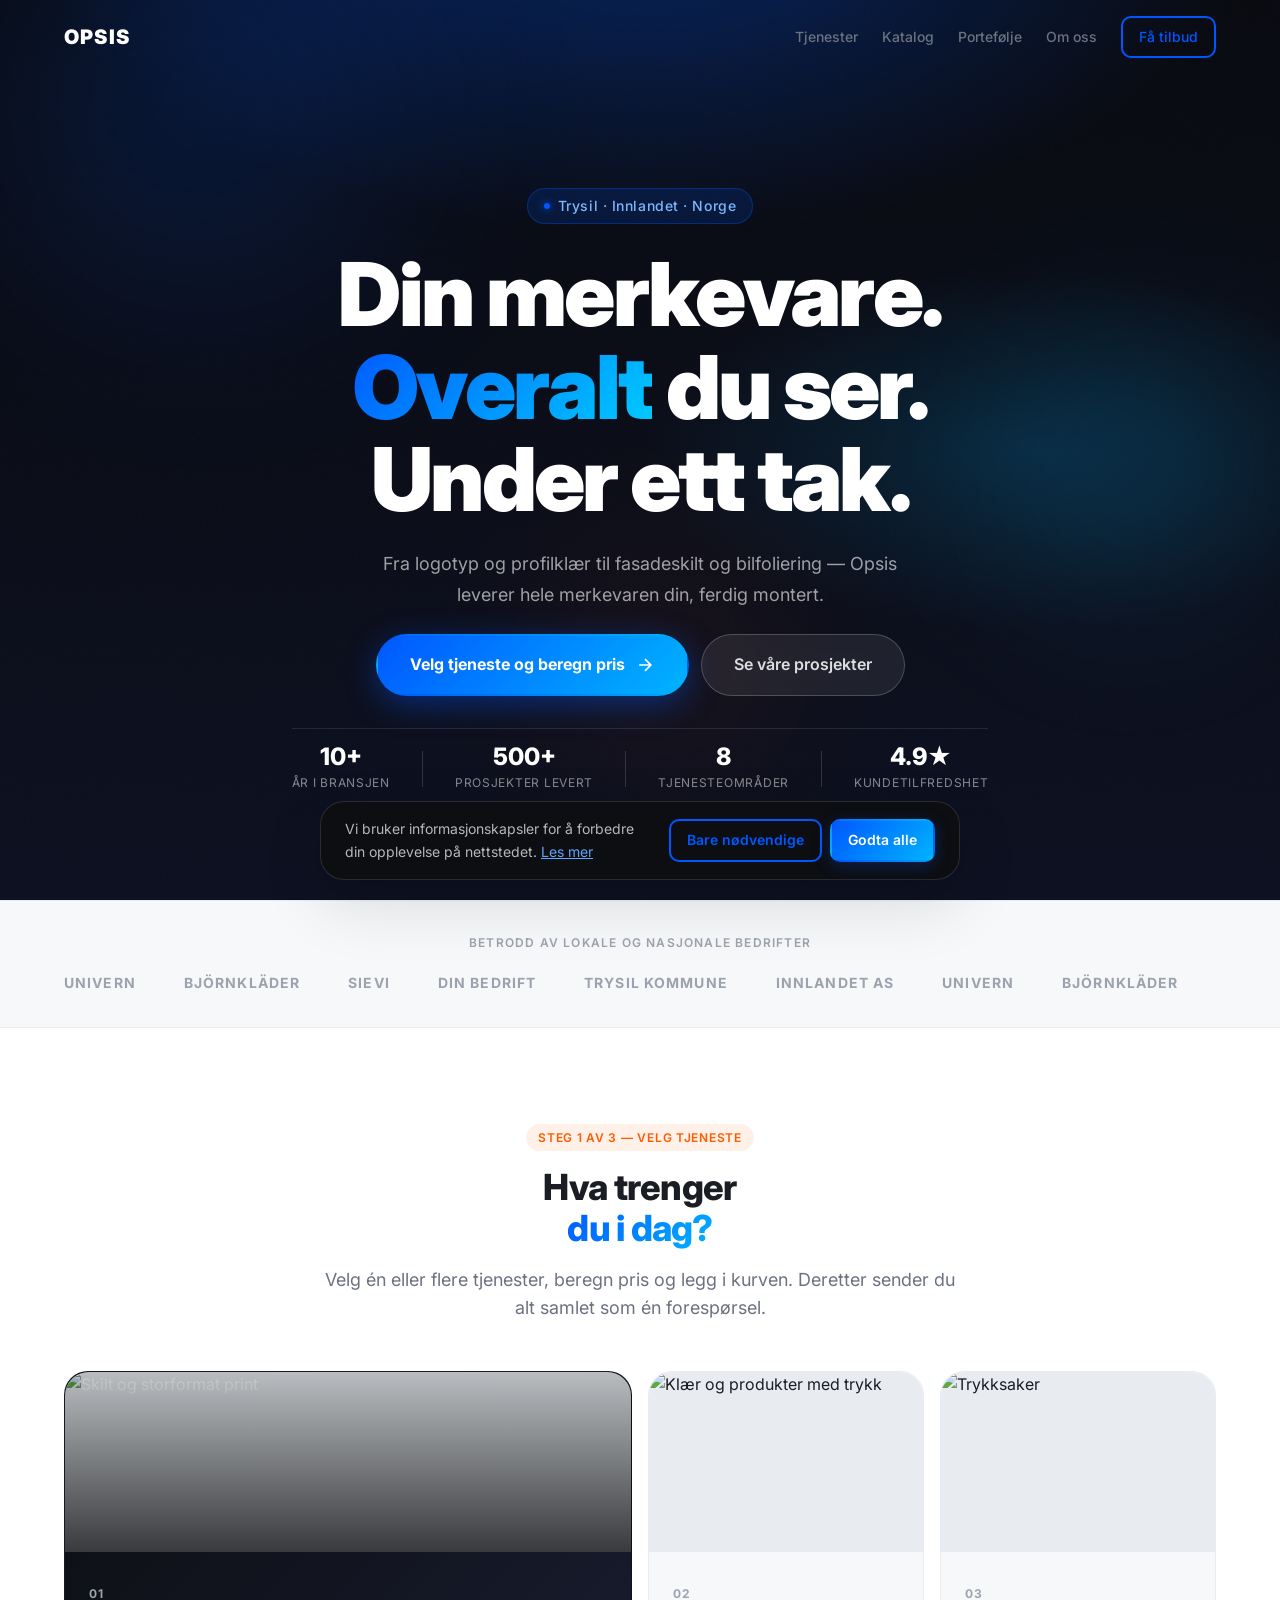
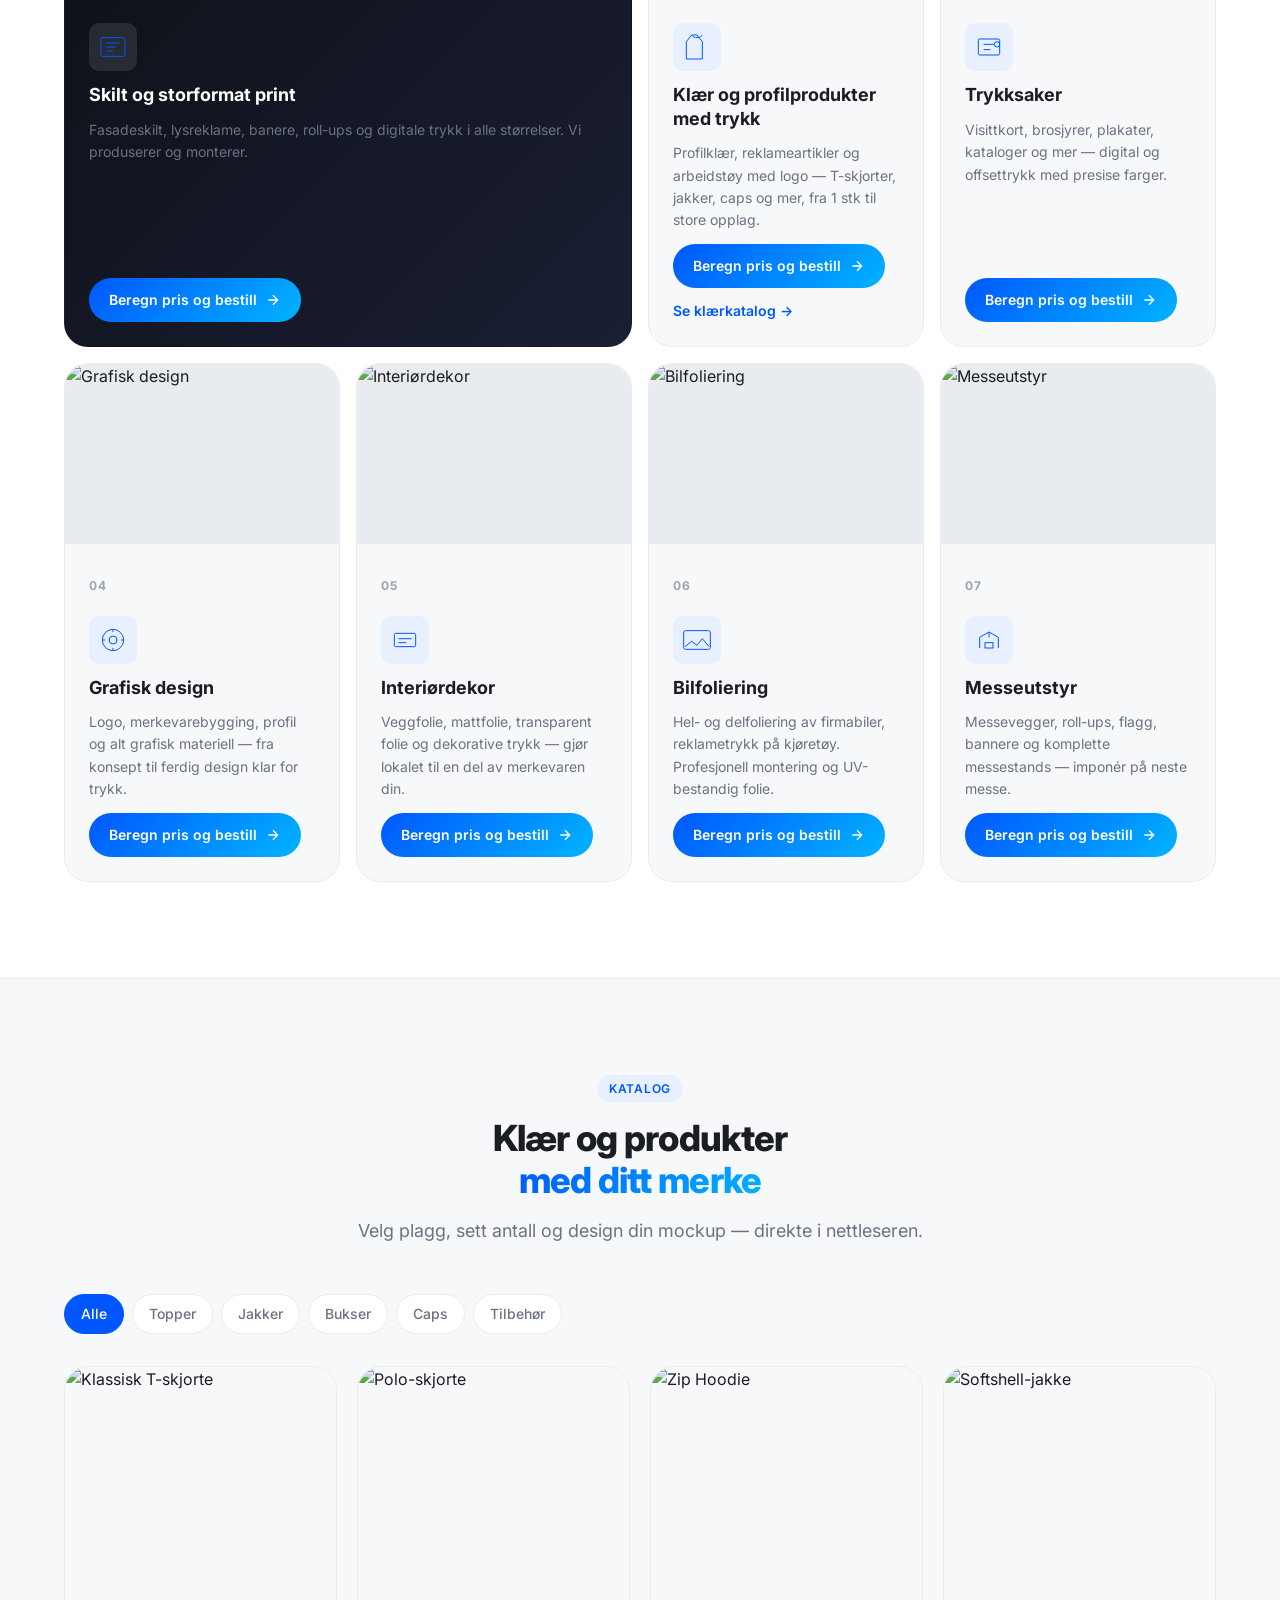
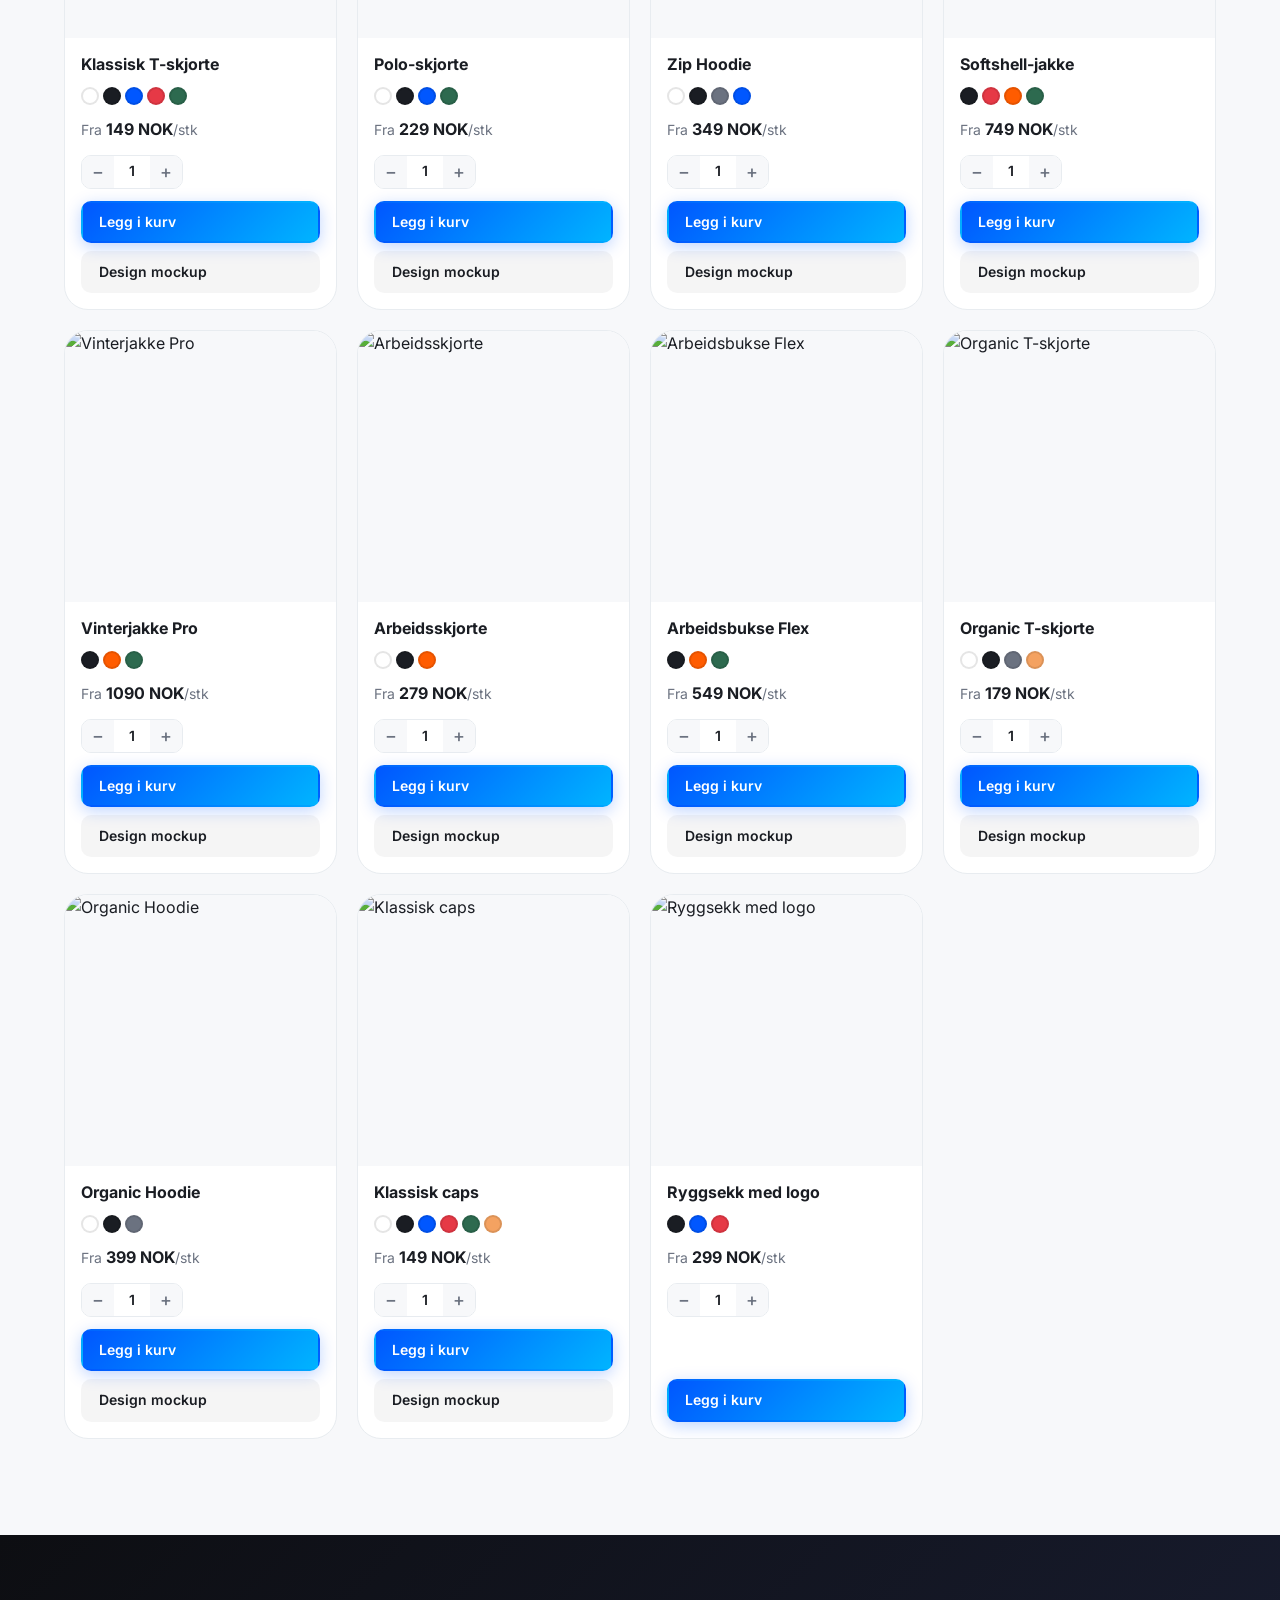
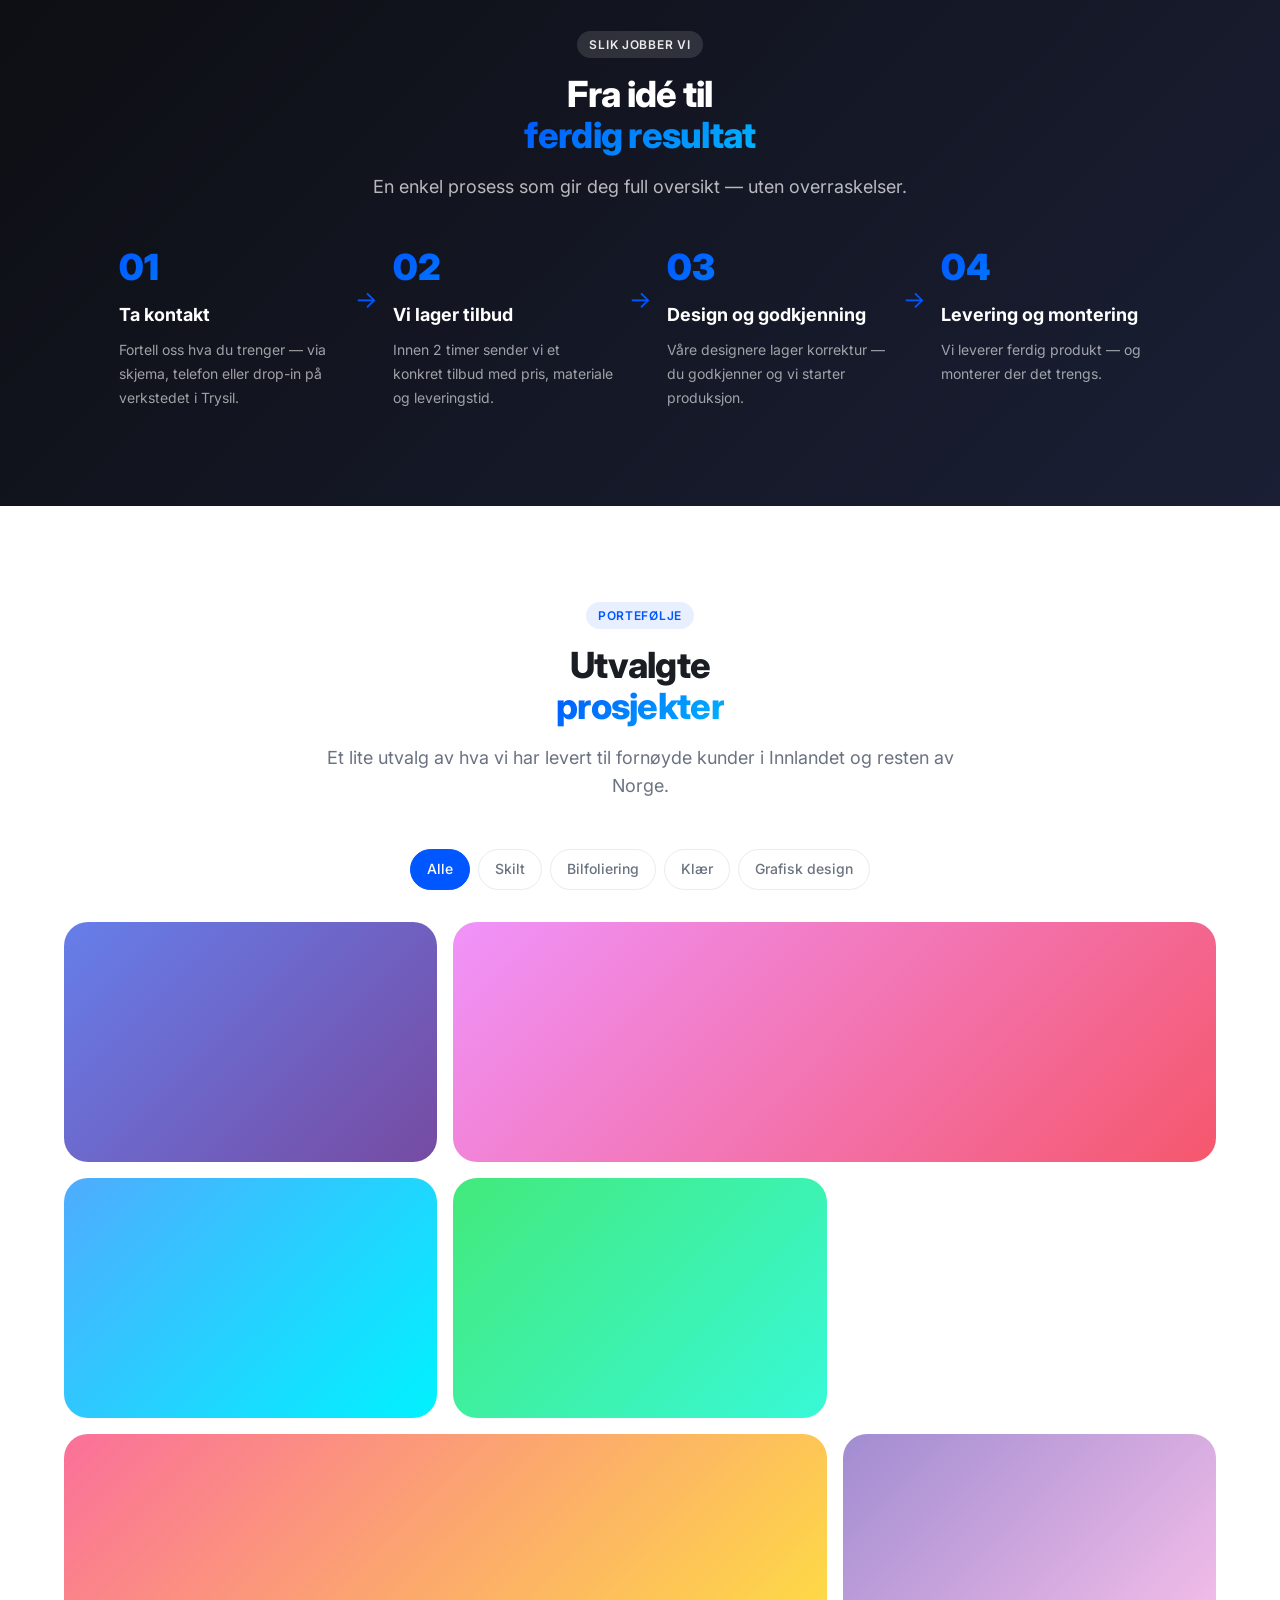
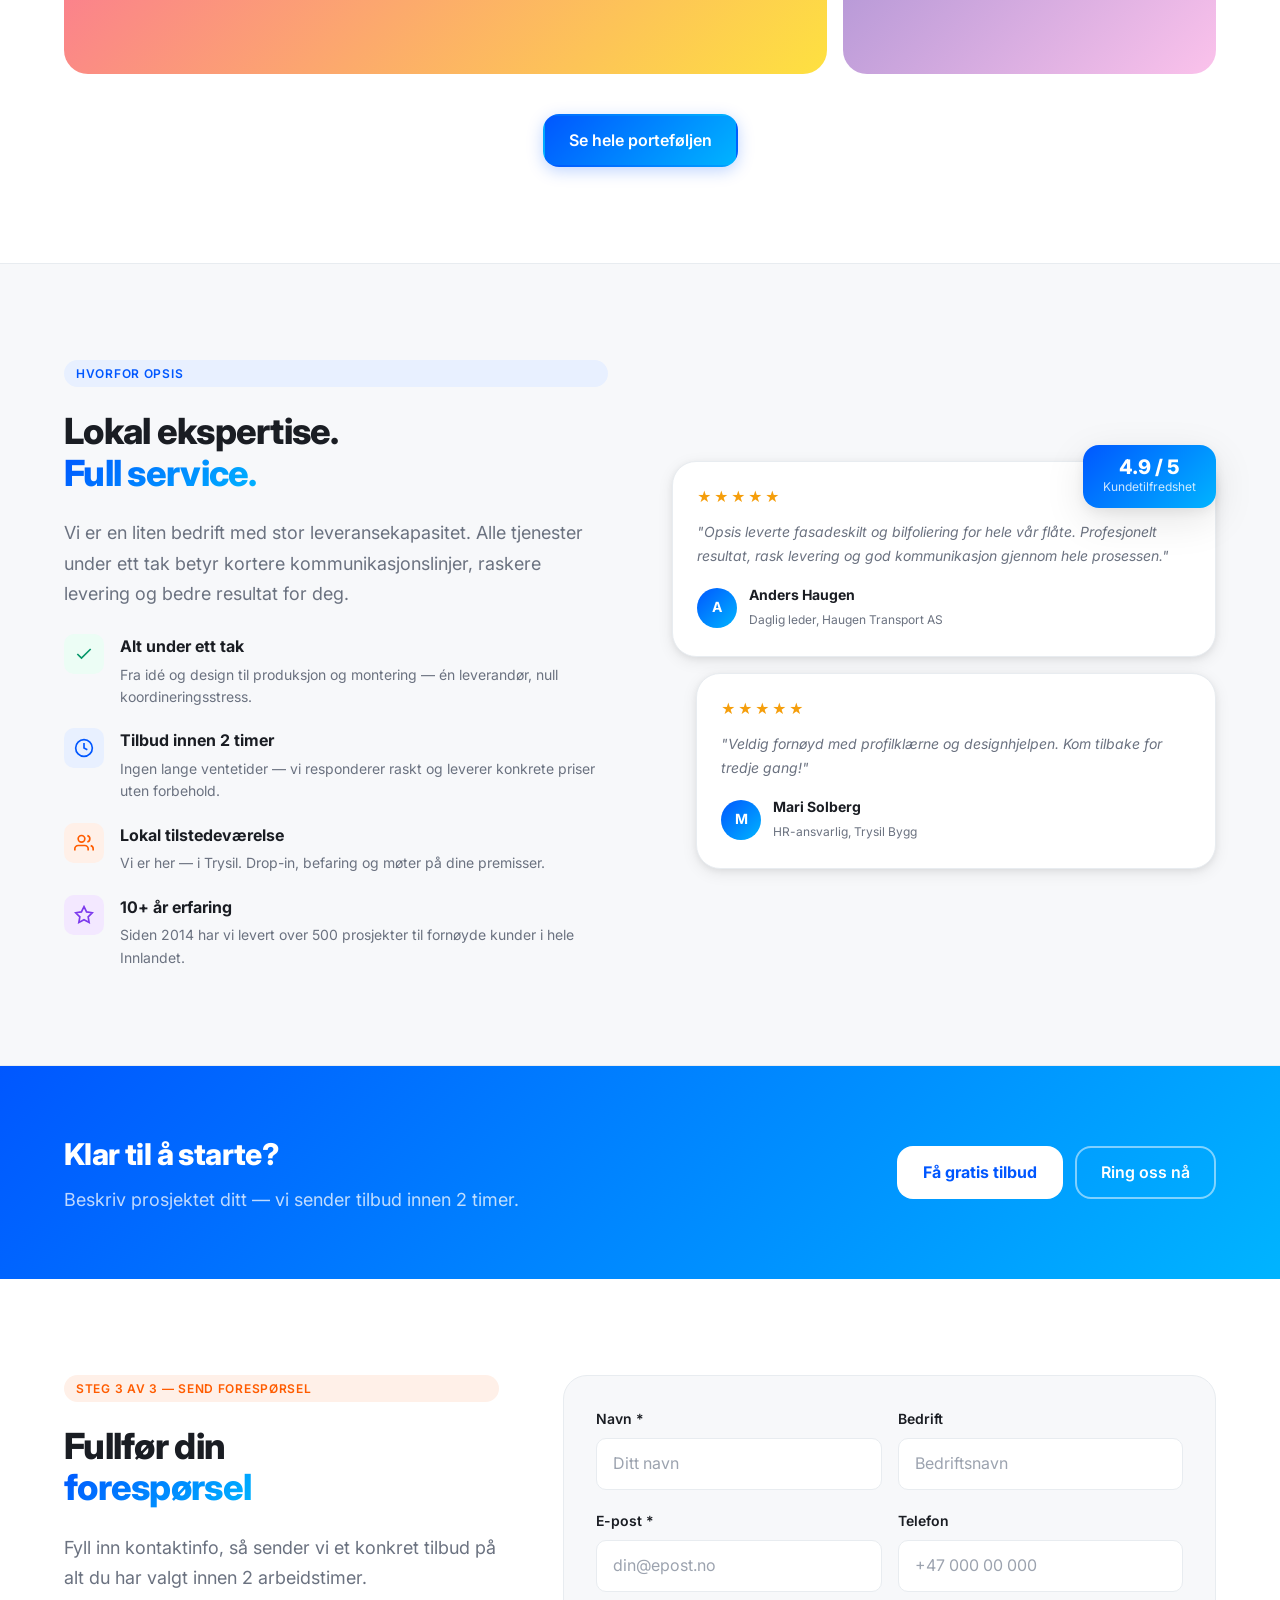
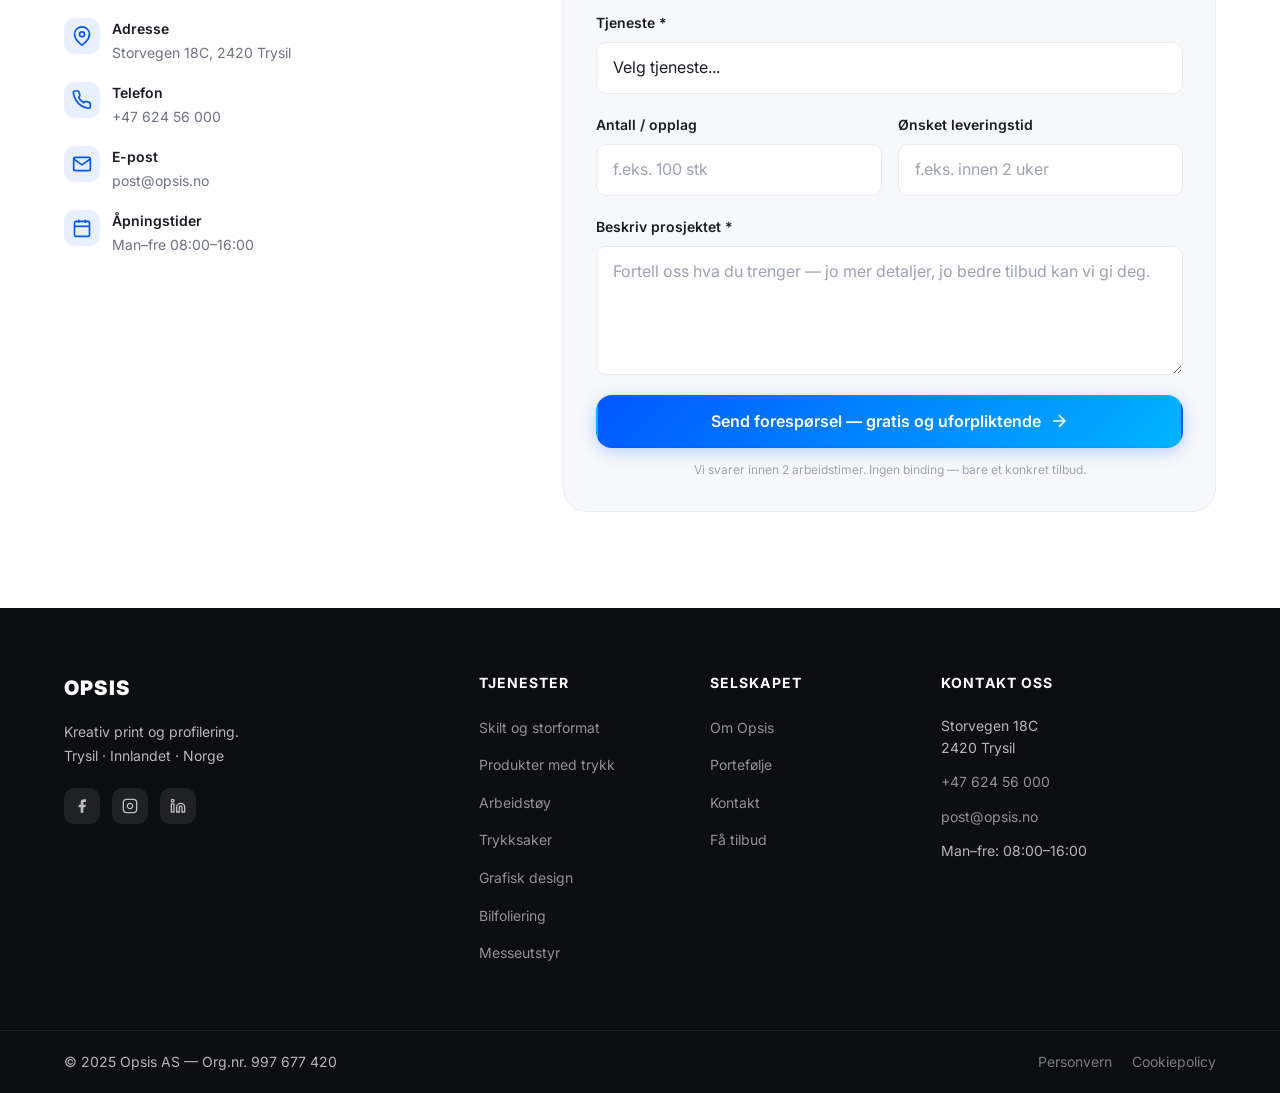
==== commit 595220cf: "feat: UX polish — logo, hero, services, catalog, mockup overhaul - Logo: remove blue square, show on" ====
--- a/index.html
+++ b/index.html
@@ -19,8 +19,7 @@
   <header class="navbar" id="navbar">
     <div class="container navbar__inner">
       <a href="/" class="navbar__logo">
-        <span class="logo-mark">O</span>
-        <span class="logo-text">psis<span class="logo-dot">.</span></span>
+        <span class="logo-name">OPSIS</span>
       </a>
 
       <nav class="navbar__nav" id="navMenu">
@@ -48,30 +47,6 @@
       <div class="hero__bg-orb hero__bg-orb--2"></div>
       <div class="hero__bg-orb hero__bg-orb--3"></div>
       <div class="hero__bg-noise"></div>
-    </div>
-
-    <!-- Floating service badges -->
-    <div class="hero__floats" aria-hidden="true">
-      <div class="hero__float hero__float--1">
-        <span class="float-icon">🪟</span>
-        <span>Skilt</span>
-      </div>
-      <div class="hero__float hero__float--2">
-        <span class="float-icon">🚗</span>
-        <span>Bilfoliering</span>
-      </div>
-      <div class="hero__float hero__float--3">
-        <span class="float-icon">👕</span>
-        <span>Profilklær</span>
-      </div>
-      <div class="hero__float hero__float--4">
-        <span class="float-icon">🎨</span>
-        <span>Design</span>
-      </div>
-      <div class="hero__float hero__float--5">
-        <span class="float-icon">🖨️</span>
-        <span>Trykk</span>
-      </div>
     </div>
 
     <div class="container hero__inner">
@@ -182,6 +157,9 @@
       <div class="services__grid">
 
         <article class="service-card service-card--featured">
+          <div class="service-card__visual">
+            <img src="https://images.unsplash.com/photo-1555099962-4199c345e5dd?w=800&h=300&fit=crop" alt="Skilt og storformat print" loading="lazy">
+          </div>
           <div class="service-card__number">01</div>
           <div class="service-card__icon">
             <svg viewBox="0 0 48 48" fill="none" stroke="currentColor" stroke-width="1.5">
@@ -200,40 +178,29 @@
         </article>
 
         <article class="service-card">
+          <div class="service-card__visual">
+            <img src="https://images.unsplash.com/photo-1521572163474-6864f9cf17ab?w=600&h=240&fit=crop" alt="Klær og produkter med trykk" loading="lazy">
+          </div>
           <div class="service-card__number">02</div>
           <div class="service-card__icon">
             <svg viewBox="0 0 48 48" fill="none" stroke="currentColor" stroke-width="1.5">
-              <ellipse cx="24" cy="30" rx="16" ry="8"/>
-              <path d="M8 30V18a16 8 0 0 1 32 0v12"/>
-              <circle cx="24" cy="20" r="5"/>
+              <path d="M16 6l-8 10v26h24V16l-8-10z"/>
+              <path d="M16 6c0 0 2 4 8 4s8-4 8-4"/>
             </svg>
           </div>
-          <h3>Produkter og klær med trykk</h3>
-          <p>Profilartikler, reklameartikler og klær med bedriftens logo — fra 1 stk til store opplag.</p>
+          <h3>Klær og profilprodukter med trykk</h3>
+          <p>Profilklær, reklameartikler og arbeidstøy med logo — T-skjorter, jakker, caps og mer, fra 1 stk til store opplag.</p>
           <div class="service-card__actions">
             <button class="btn btn--service-primary calc-trigger" data-service="produkter">Beregn pris og bestill <svg width="16" height="16" viewBox="0 0 24 24" fill="none" stroke="currentColor" stroke-width="2"><path d="M5 12h14M12 5l7 7-7 7"/></svg></button>
-            <a href="#katalog" class="service-card__link--catalog">Se klærkatalog</a>
+            <a href="#katalog" class="service-card__link--catalog">Se klærkatalog →</a>
           </div>
         </article>
 
         <article class="service-card">
+          <div class="service-card__visual">
+            <img src="https://images.unsplash.com/photo-1586717791821-3f44a563fa4c?w=600&h=240&fit=crop" alt="Trykksaker" loading="lazy">
+          </div>
           <div class="service-card__number">03</div>
-          <div class="service-card__icon">
-            <svg viewBox="0 0 48 48" fill="none" stroke="currentColor" stroke-width="1.5">
-              <path d="M8 34c0-8 4-14 16-14s16 6 16 14"/>
-              <path d="M24 20V10M18 14l6-6 6 6"/>
-            </svg>
-          </div>
-          <h3>Arbeidstøy med trykk</h3>
-          <p>Merker som Univern, Björnkläder og Sievi — kvalitetsbekleding med ditt logo for hele teamet.</p>
-          <div class="service-card__actions">
-            <button class="btn btn--service-primary calc-trigger" data-service="arbeidstoy">Beregn pris og bestill <svg width="16" height="16" viewBox="0 0 24 24" fill="none" stroke="currentColor" stroke-width="2"><path d="M5 12h14M12 5l7 7-7 7"/></svg></button>
-            <a href="#katalog" class="service-card__link--catalog">Se klærkatalog</a>
-          </div>
-        </article>
-
-        <article class="service-card">
-          <div class="service-card__number">04</div>
           <div class="service-card__icon">
             <svg viewBox="0 0 48 48" fill="none" stroke="currentColor" stroke-width="1.5">
               <rect x="8" y="12" width="32" height="24" rx="2"/>
@@ -249,7 +216,10 @@
         </article>
 
         <article class="service-card">
-          <div class="service-card__number">05</div>
+          <div class="service-card__visual">
+            <img src="https://images.unsplash.com/photo-1561070791-2526d30994b5?w=600&h=240&fit=crop" alt="Grafisk design" loading="lazy">
+          </div>
+          <div class="service-card__number">04</div>
           <div class="service-card__icon">
             <svg viewBox="0 0 48 48" fill="none" stroke="currentColor" stroke-width="1.5">
               <circle cx="24" cy="24" r="16"/>
@@ -265,13 +235,16 @@
         </article>
 
         <article class="service-card">
+          <div class="service-card__visual">
+            <img src="https://images.unsplash.com/photo-1524758631624-e2822e304c36?w=600&h=240&fit=crop" alt="Interiørdekor" loading="lazy">
+          </div>
+          <div class="service-card__number">05</div>
           <div class="service-card__icon">
             <svg viewBox="0 0 48 48" fill="none" stroke="currentColor" stroke-width="1.5">
               <rect x="8" y="14" width="32" height="20" rx="2"/>
               <path d="M14 22h20M14 28h12"/>
             </svg>
           </div>
-          <div class="service-card__number">06</div>
           <h3>Interiørdekor</h3>
           <p>Veggfolie, mattfolie, transparent folie og dekorative trykk — gjør lokalet til en del av merkevaren din.</p>
           <div class="service-card__actions">
@@ -280,7 +253,10 @@
         </article>
 
         <article class="service-card">
-          <div class="service-card__number">07</div>
+          <div class="service-card__visual">
+            <img src="https://images.unsplash.com/photo-1449965408869-eaa3f722e40d?w=600&h=240&fit=crop" alt="Bilfoliering" loading="lazy">
+          </div>
+          <div class="service-card__number">06</div>
           <div class="service-card__icon">
             <svg viewBox="0 0 48 48" fill="none" stroke="currentColor" stroke-width="1.5">
               <path d="M6 34l10-8 8 6 8-10 10 12"/>
@@ -295,6 +271,10 @@
         </article>
 
         <article class="service-card">
+          <div class="service-card__visual">
+            <img src="https://images.unsplash.com/photo-1540575467063-178a50c2df87?w=600&h=240&fit=crop" alt="Messeutstyr" loading="lazy">
+          </div>
+          <div class="service-card__number">07</div>
           <div class="service-card__icon">
             <svg viewBox="0 0 48 48" fill="none" stroke="currentColor" stroke-width="1.5">
               <path d="M10 36V20l14-8 14 8v16"/>
@@ -302,7 +282,6 @@
               <path d="M24 12v8"/>
             </svg>
           </div>
-          <div class="service-card__number">08</div>
           <h3>Messeutstyr</h3>
           <p>Messevegger, roll-ups, flagg, bannere og komplette messestands — imponér på neste messe.</p>
           <div class="service-card__actions">
@@ -336,13 +315,6 @@
             <button class="filter-tab" data-cat="caps">Caps</button>
             <button class="filter-tab" data-cat="tilbehor">Tilbehør</button>
           </div>
-          <div class="brand-pills" id="brandPills">
-            <button class="brand-pill active" data-brand="all">Alle merker</button>
-            <button class="brand-pill" data-brand="univern">Univern</button>
-            <button class="brand-pill" data-brand="bjornklader">Björnkläder</button>
-            <button class="brand-pill" data-brand="sievi">Sievi</button>
-            <button class="brand-pill" data-brand="neutral">Neutral</button>
-          </div>
         </div>
       </div>
 
@@ -355,25 +327,6 @@
       </div>
     </div>
 
-    <!-- Inquiry drawer -->
-    <div class="inquiry-drawer" id="inquiryDrawer">
-      <div class="inquiry-drawer__header">
-        <h4>Din forespørsel</h4>
-        <span class="inquiry-badge" id="inquiryCount">0</span>
-        <button class="inquiry-drawer__close" id="inquiryClose">&times;</button>
-      </div>
-      <ul class="inquiry-list" id="inquiryList"></ul>
-      <div class="inquiry-drawer__footer">
-        <button class="btn btn--primary btn--full" id="sendInquiryBtn">Send forespørsel</button>
-      </div>
-    </div>
-
-    <!-- Floating inquiry button -->
-    <button class="inquiry-fab" id="inquiryFab" style="display:none">
-      <svg width="20" height="20" viewBox="0 0 24 24" fill="none" stroke="currentColor" stroke-width="2"><path d="M6 2L3 6v14a2 2 0 0 0 2 2h14a2 2 0 0 0 2-2V6l-3-4z"/><line x1="3" y1="6" x2="21" y2="6"/><path d="M16 10a4 4 0 0 1-8 0"/></svg>
-      Forespørsel
-      <span class="inquiry-fab__count" id="fabCount">0</span>
-    </button>
   </section>
 
   <!-- ═══════════════════════════════════════════
@@ -783,8 +736,7 @@
     <div class="container footer__inner">
       <div class="footer__brand">
         <a href="/" class="navbar__logo">
-          <span class="logo-mark">O</span>
-          <span class="logo-text">psis<span class="logo-dot">.</span></span>
+          <span class="logo-name">OPSIS</span>
         </a>
         <p>Kreativ print og profilering.<br />Trysil · Innlandet · Norge</p>
         <div class="footer__social">
@@ -913,29 +865,32 @@
         <button class="modal__close" id="mockupClose" aria-label="Lukk">&times;</button>
       </div>
       <div class="modal__body mockup-layout">
-        <div class="mockup-canvas-wrap">
+
+        <!-- Photo + canvas overlay -->
+        <div class="mockup-photo-wrap">
+          <img id="mockupBgImg"
+            src="https://images.unsplash.com/photo-1521572163474-6864f9cf17ab?w=480&h=540&fit=crop"
+            alt="Plagg" loading="lazy">
           <canvas id="mockupCanvas" width="480" height="540"></canvas>
-        </div>
+          <div class="mockup-photo-hint">Dra logoen for å flytte den</div>
+        </div>
+
         <div class="mockup-controls">
-          <div class="mockup-control-group">
-            <label>Plaggfarge</label>
-            <div class="color-swatches" id="clothingColors">
-              <button class="color-swatch active" data-color="#FFFFFF" style="background:#FFFFFF" title="Hvit"></button>
-              <button class="color-swatch" data-color="#1a1d23" style="background:#1a1d23" title="Sort"></button>
-              <button class="color-swatch" data-color="#0057FF" style="background:#0057FF" title="Blå"></button>
-              <button class="color-swatch" data-color="#E63946" style="background:#E63946" title="Rød"></button>
-              <button class="color-swatch" data-color="#2D6A4F" style="background:#2D6A4F" title="Grønn"></button>
-              <button class="color-swatch" data-color="#F4A261" style="background:#F4A261" title="Oransje"></button>
-            </div>
-          </div>
+
+          <!-- Garment type -->
           <div class="mockup-control-group">
             <label>Plagtype</label>
             <div class="garment-btns" id="garmentBtns">
               <button class="garment-btn active" data-garment="tshirt">T-skjorte</button>
               <button class="garment-btn" data-garment="hoodie">Hoodie</button>
               <button class="garment-btn" data-garment="polo">Polo</button>
-            </div>
-          </div>
+              <button class="garment-btn" data-garment="jakke">Jakke</button>
+              <button class="garment-btn" data-garment="caps">Caps</button>
+              <button class="garment-btn" data-garment="bukse">Bukse</button>
+            </div>
+          </div>
+
+          <!-- Placement -->
           <div class="mockup-control-group">
             <label>Logoposisjon</label>
             <div class="placement-btns" id="placementBtns">
@@ -943,8 +898,11 @@
               <button class="placement-btn" data-placement="front-full">Midt foran</button>
               <button class="placement-btn" data-placement="back">Rygg</button>
               <button class="placement-btn" data-placement="left-sleeve">V. erme</button>
-            </div>
-          </div>
+              <button class="placement-btn" data-placement="right-sleeve">H. erme</button>
+            </div>
+          </div>
+
+          <!-- Logo upload -->
           <div class="mockup-control-group">
             <label>Last opp logo</label>
             <label class="file-upload-btn" for="logoUpload">
@@ -953,11 +911,13 @@
             </label>
             <input type="file" id="logoUpload" accept="image/*" style="display:none">
           </div>
+
+          <!-- Text -->
           <div class="mockup-control-group">
             <label>Eller skriv tekst</label>
             <input type="text" id="mockupText" class="mockup-text-input" placeholder="Bedriftsnavn / slagord...">
             <div class="text-options">
-              <input type="color" id="textColor" value="#1a1d23" title="Tekstfarge">
+              <input type="color" id="textColor" value="#ffffff" title="Tekstfarge">
               <select id="textSize">
                 <option value="18">Liten</option>
                 <option value="26" selected>Medium</option>
@@ -965,17 +925,41 @@
               </select>
             </div>
           </div>
+
+          <!-- Logo size -->
           <div class="mockup-control-group">
             <label>Logostørrelse</label>
             <input type="range" id="logoSize" min="30" max="220" value="90" class="range-slider">
           </div>
+
+          <!-- Quantity -->
+          <div class="mockup-control-group">
+            <label>Antall stk</label>
+            <div class="qty-control">
+              <button class="qty-btn" id="mockupQtyMinus">−</button>
+              <span class="qty-value" id="mockupQtyVal">1</span>
+              <button class="qty-btn" id="mockupQtyPlus">+</button>
+            </div>
+          </div>
+
+          <!-- Actions -->
           <div class="mockup-actions">
             <button class="btn btn--ghost btn--sm" id="clearMockup">Nullstill</button>
-            <button class="btn btn--primary" id="downloadMockup">
+            <button class="btn btn--ghost btn--sm" id="downloadMockup">
               Last ned PNG
-              <svg width="16" height="16" viewBox="0 0 24 24" fill="none" stroke="currentColor" stroke-width="2"><path d="M21 15v4a2 2 0 0 1-2 2H5a2 2 0 0 1-2-2v-4"/><polyline points="7 10 12 15 17 10"/><line x1="12" y1="15" x2="12" y2="3"/></svg>
+              <svg width="14" height="14" viewBox="0 0 24 24" fill="none" stroke="currentColor" stroke-width="2"><path d="M21 15v4a2 2 0 0 1-2 2H5a2 2 0 0 1-2-2v-4"/><polyline points="7 10 12 15 17 10"/><line x1="12" y1="15" x2="12" y2="3"/></svg>
             </button>
           </div>
+          <div class="mockup-cart-actions">
+            <button class="btn btn--primary btn--full" id="mockupAddToCart">
+              <svg width="18" height="18" viewBox="0 0 24 24" fill="none" stroke="currentColor" stroke-width="2"><path d="M6 2L3 6v14a2 2 0 0 0 2 2h14a2 2 0 0 0 2-2V6l-3-4z"/><line x1="3" y1="6" x2="21" y2="6"/><path d="M16 10a4 4 0 0 1-8 0"/></svg>
+              Legg i kurv
+            </button>
+            <button class="btn btn--outline btn--full" id="mockupGoToCart">
+              Gå til bestilling →
+            </button>
+          </div>
+
         </div>
       </div>
     </div>
--- a/style.css
+++ b/style.css
@@ -224,21 +224,19 @@
   letter-spacing: -0.04em;
 }
 
-.logo-mark {
-  display: inline-flex;
-  align-items: center;
-  justify-content: center;
-  width: 36px; height: 36px;
-  background: var(--gradient-primary);
-  color: #fff;
+.logo-name {
   font-size: var(--text-xl);
   font-weight: 900;
-  border-radius: var(--radius-md);
-  margin-right: 4px;
-}
-
-.logo-text { color: var(--color-text); }
-.logo-dot  { color: var(--color-primary); }
+  letter-spacing: 0.06em;
+  color: #fff; /* white on dark hero */
+  transition: color var(--transition);
+}
+
+/* On white background (after scroll) */
+.navbar.scrolled .logo-name { color: var(--color-text); }
+
+/* Footer logo */
+.footer__brand .logo-name { color: #fff; }
 
 .navbar__nav {
   display: flex;
@@ -1345,7 +1343,7 @@
 }
 
 .footer__brand .navbar__logo { margin-bottom: var(--space-4); }
-.footer__brand .logo-text    { color: #fff; }
+/* .footer__brand logo-name already white via .logo-name rule */
 .footer__brand p {
   font-size: var(--text-sm);
   line-height: 1.7;
@@ -1939,3 +1937,93 @@
   /* Cart FAB */
   .global-cart-fab { bottom: 20px; right: 16px; width: 54px; height: 54px; }
 }
+
+/* ═══════════════════════════════════════════════════
+   SERVICE CARD VISUAL (photo header)
+   ═══════════════════════════════════════════════════ */
+.service-card__visual {
+  margin: calc(-1 * var(--space-6)) calc(-1 * var(--space-6)) var(--space-5);
+  height: 180px;
+  overflow: hidden;
+  border-radius: var(--radius-xl) var(--radius-xl) 0 0;
+  background: var(--color-border);
+}
+
+.service-card__visual img {
+  width: 100%;
+  height: 100%;
+  object-fit: cover;
+  transition: transform 0.5s ease;
+  display: block;
+}
+
+.service-card:hover .service-card__visual img {
+  transform: scale(1.05);
+}
+
+/* Featured card visual has darker overlay */
+.service-card--featured .service-card__visual::after {
+  content: '';
+  position: absolute;
+  inset: 0;
+  background: linear-gradient(180deg, rgba(0,0,0,.2) 0%, rgba(13,14,18,.8) 100%);
+}
+.service-card--featured .service-card__visual {
+  position: relative;
+}
+
+/* ═══════════════════════════════════════════════════
+   MOCKUP PHOTO WRAP
+   ═══════════════════════════════════════════════════ */
+.mockup-photo-wrap {
+  position: relative;
+  width: 480px;
+  flex-shrink: 0;
+  border-radius: var(--radius-lg);
+  overflow: hidden;
+  background: #f0f1f3;
+  align-self: flex-start;
+  box-shadow: var(--shadow-lg);
+}
+
+.mockup-photo-wrap img#mockupBgImg {
+  display: block;
+  width: 100%;
+  height: 540px;
+  object-fit: cover;
+}
+
+.mockup-photo-wrap canvas#mockupCanvas {
+  position: absolute;
+  inset: 0;
+  width: 100%;
+  height: 100%;
+  cursor: crosshair;
+}
+
+.mockup-photo-hint {
+  position: absolute;
+  bottom: 12px;
+  left: 50%;
+  transform: translateX(-50%);
+  background: rgba(0,0,0,.55);
+  color: #fff;
+  font-size: 11px;
+  padding: 4px 12px;
+  border-radius: 20px;
+  pointer-events: none;
+  opacity: 0.8;
+  white-space: nowrap;
+}
+
+.mockup-cart-actions {
+  display: flex;
+  flex-direction: column;
+  gap: var(--space-2);
+  margin-top: var(--space-2);
+}
+
+@media (max-width: 768px) {
+  .mockup-photo-wrap { width: 100%; }
+  .mockup-photo-wrap img#mockupBgImg { height: 320px; }
+}
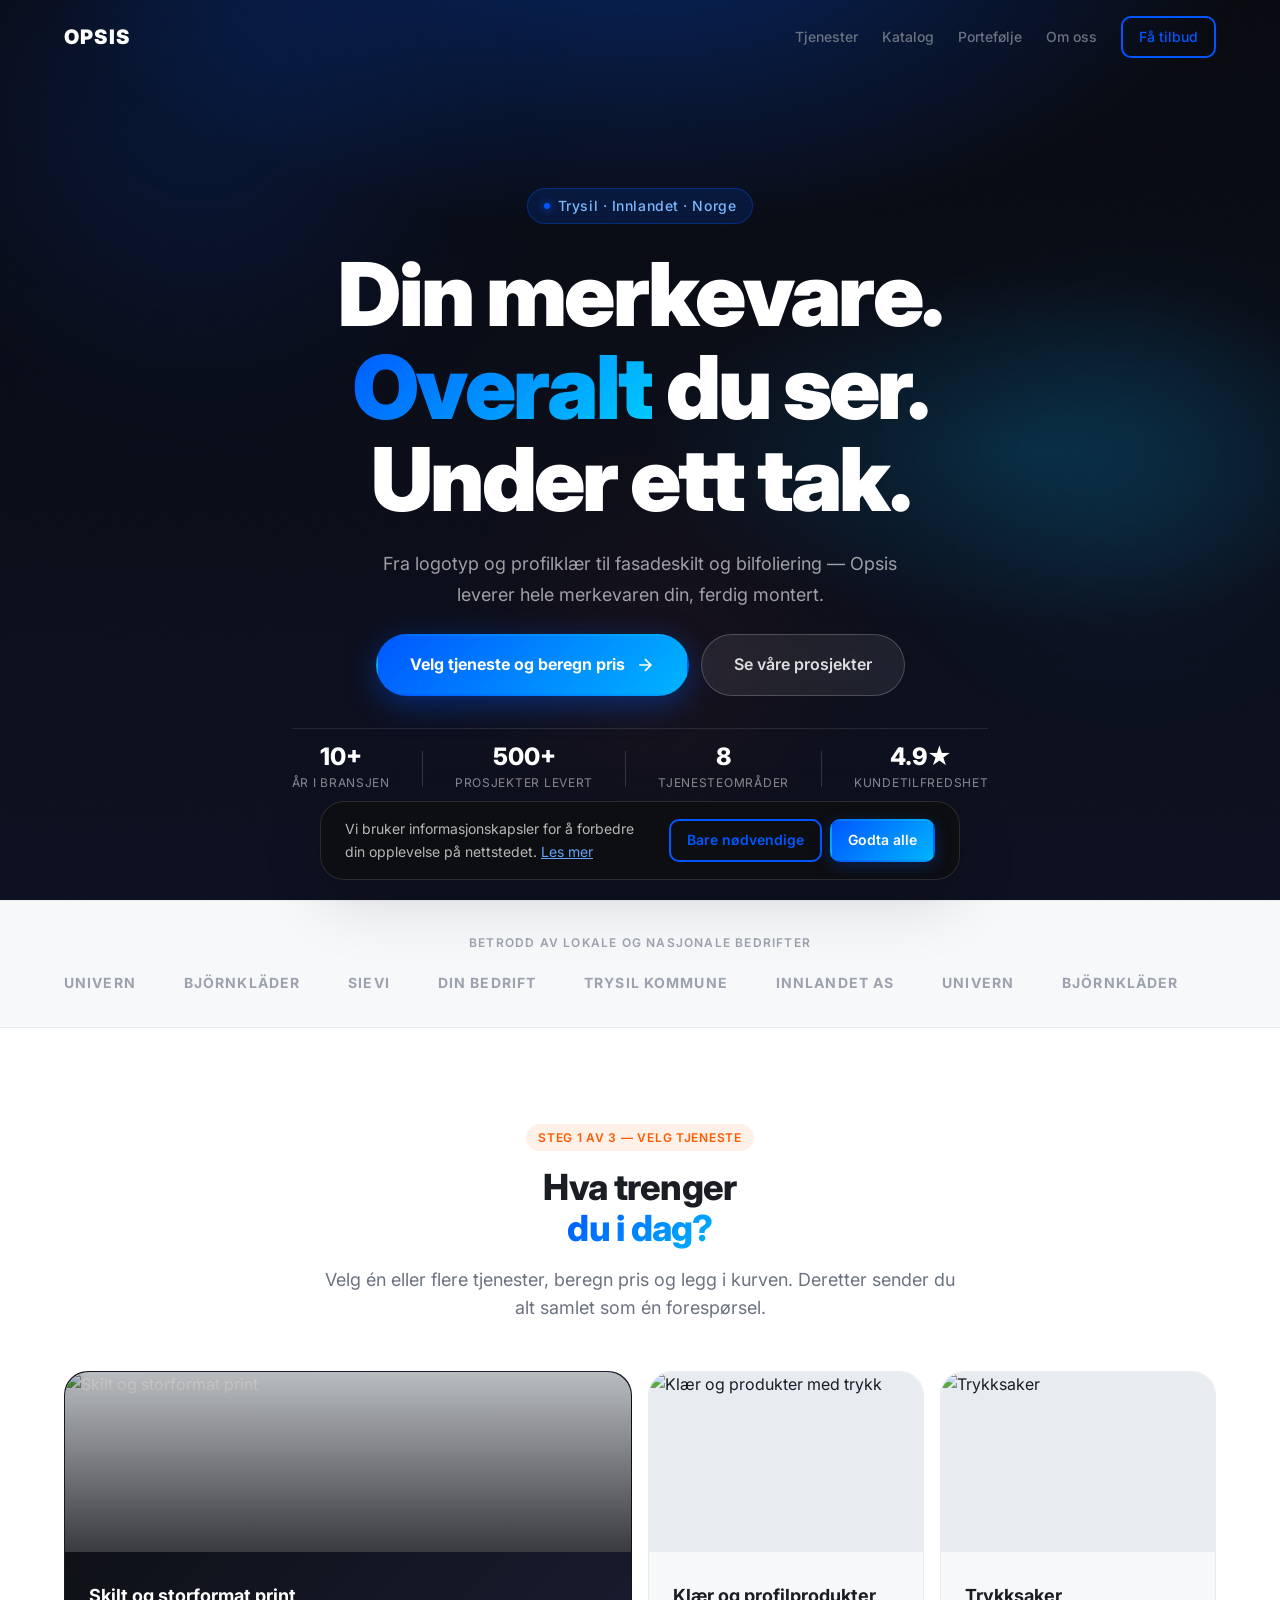
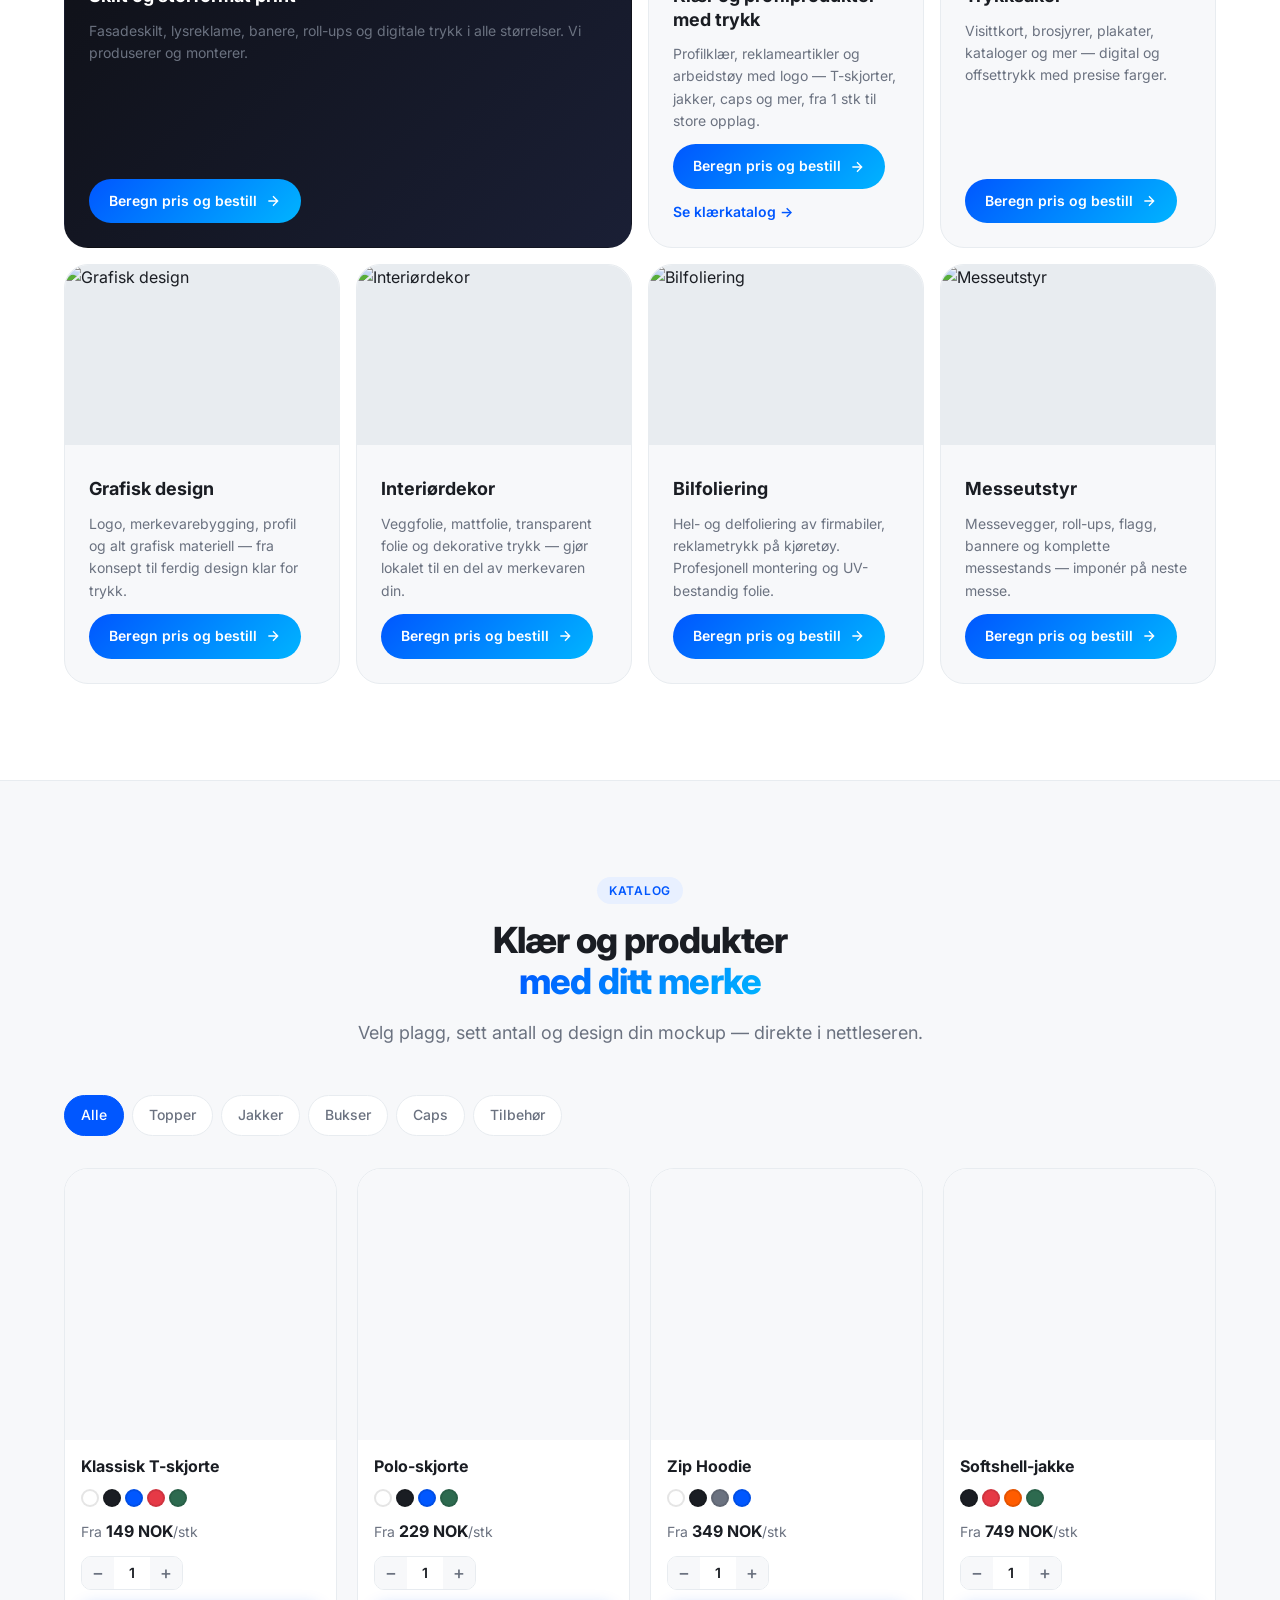
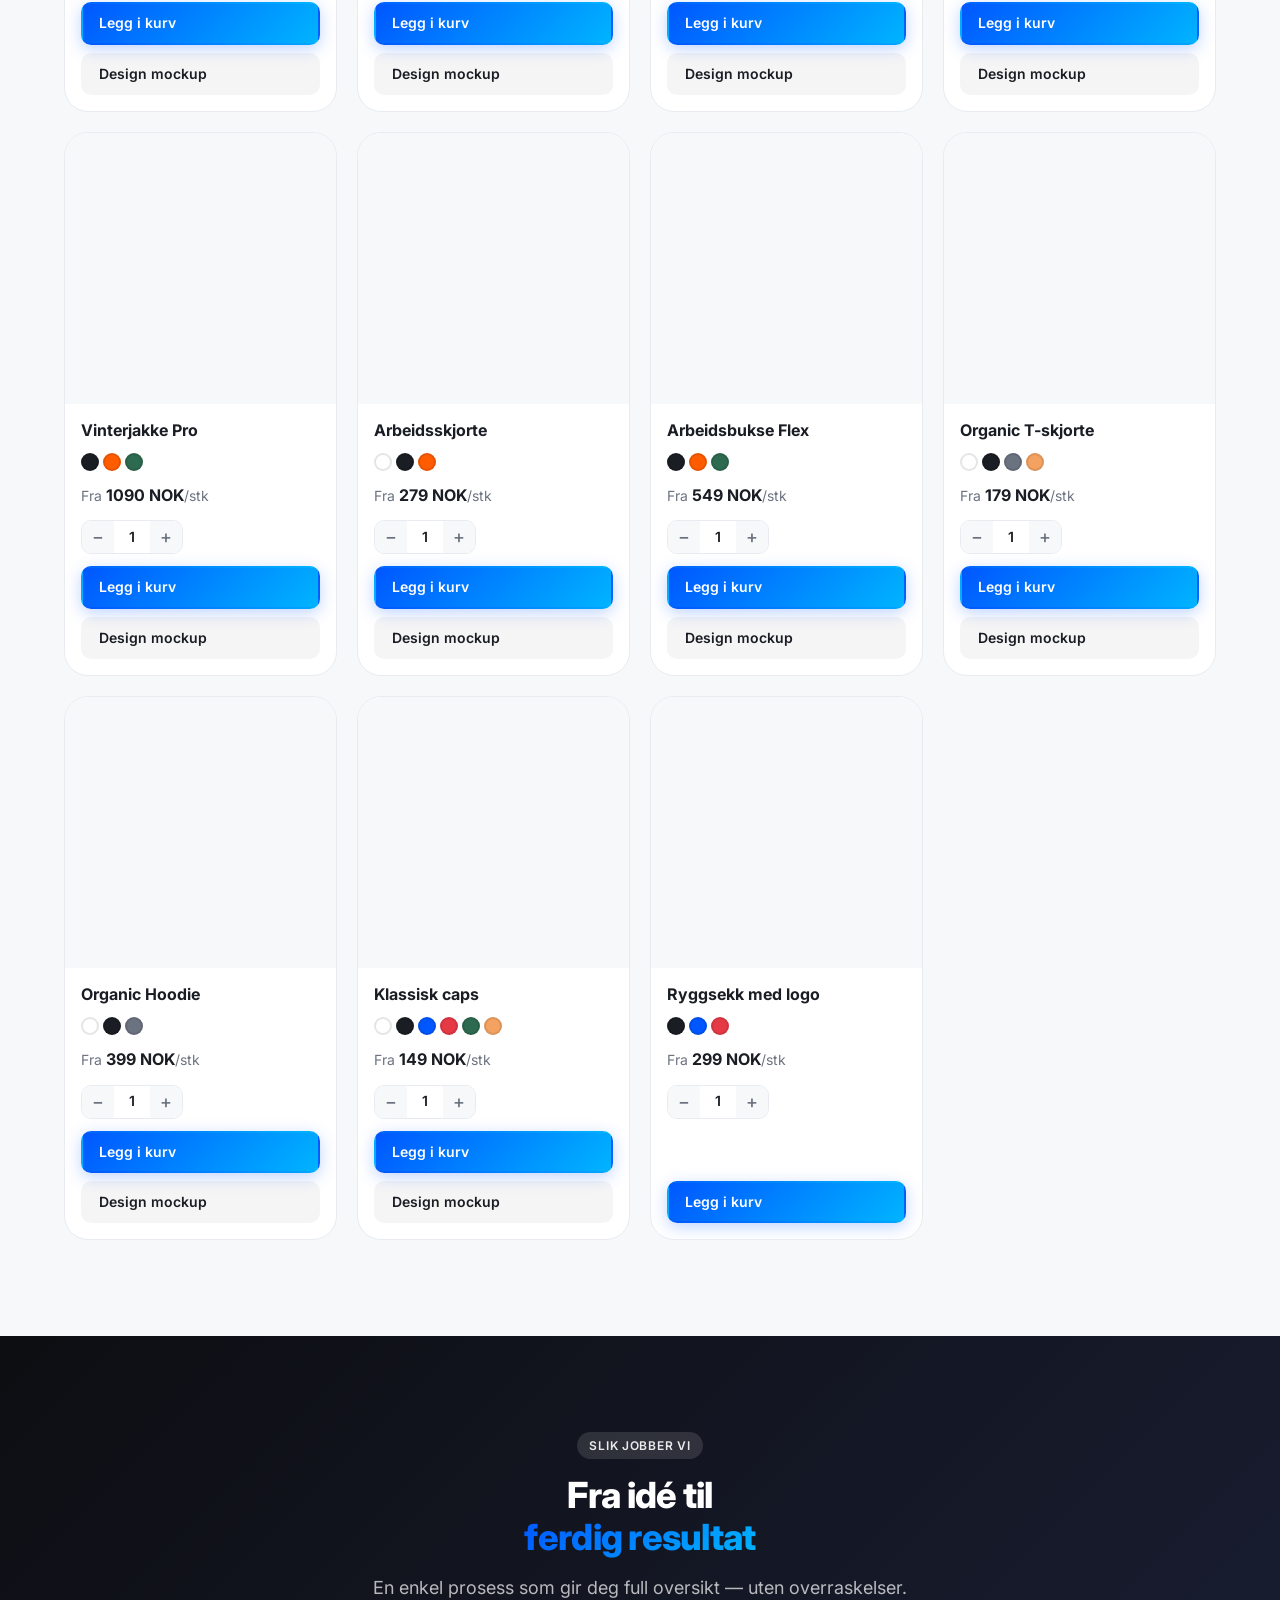
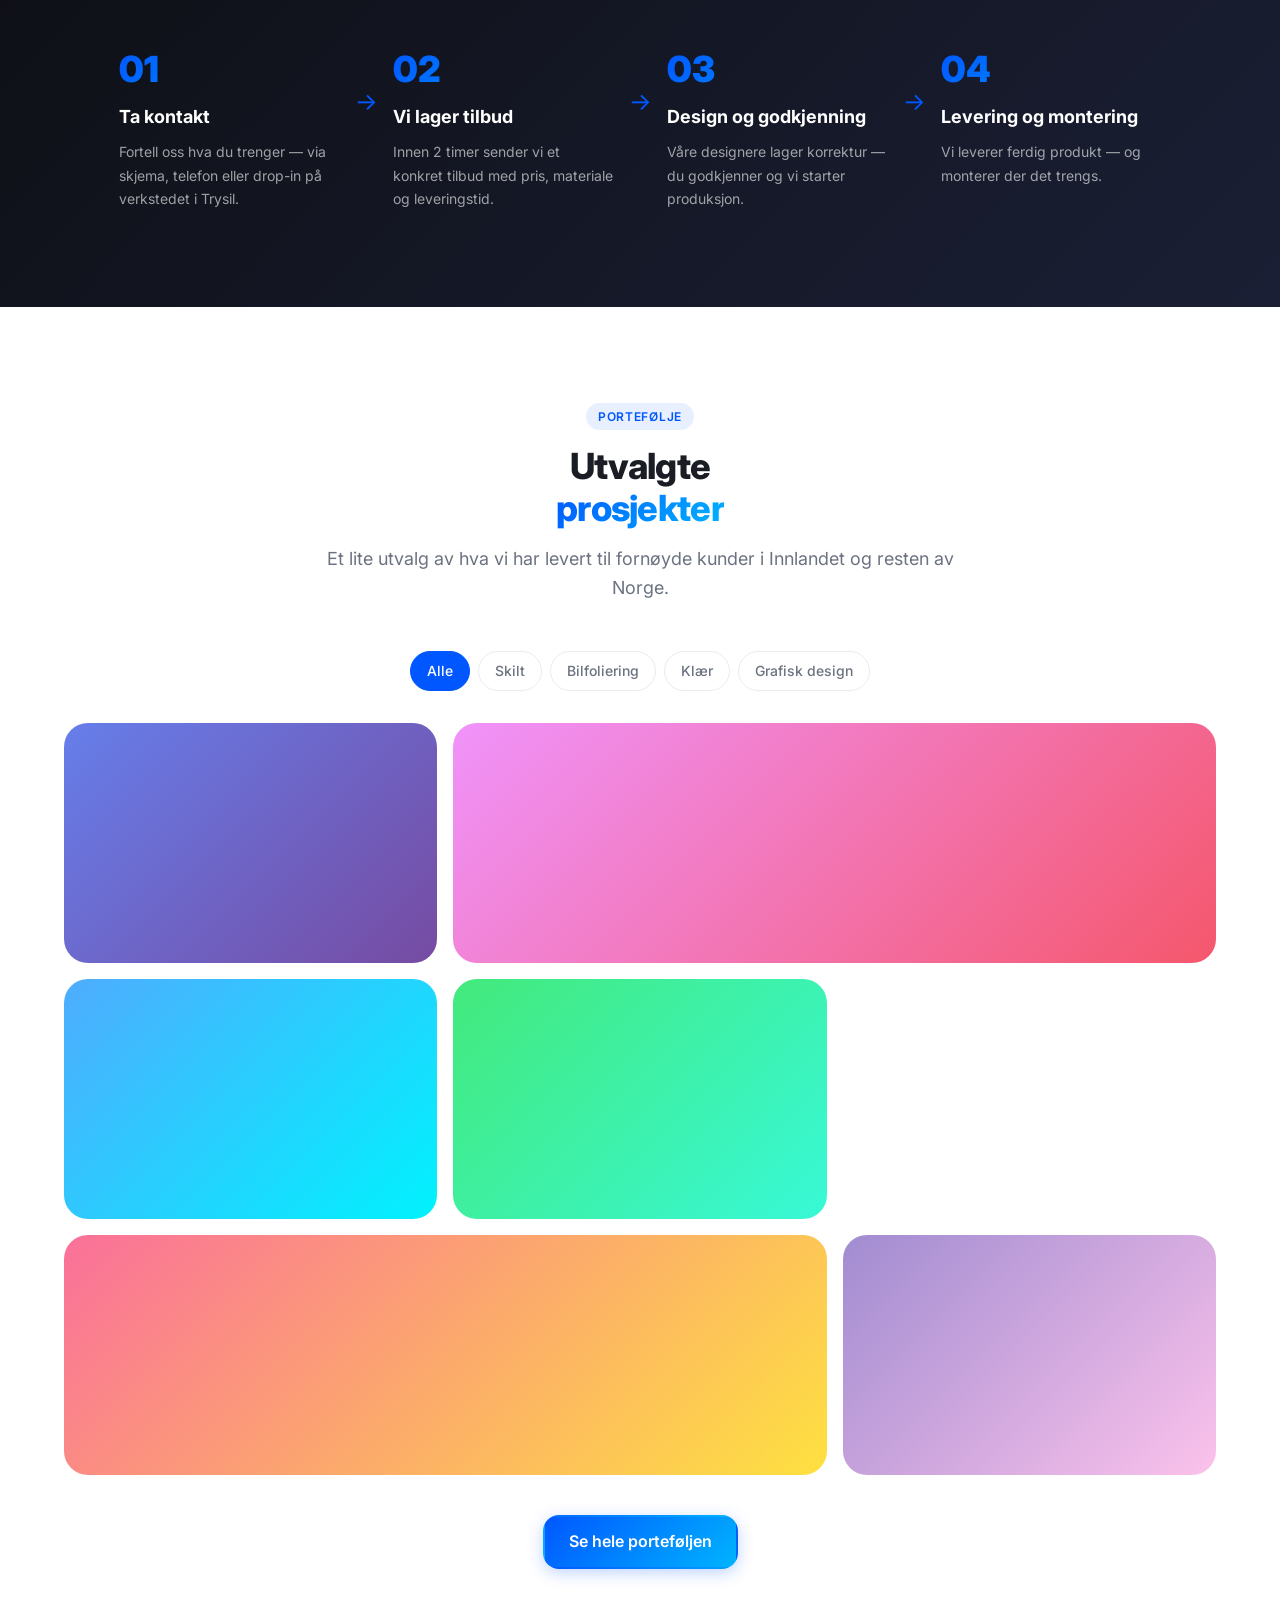
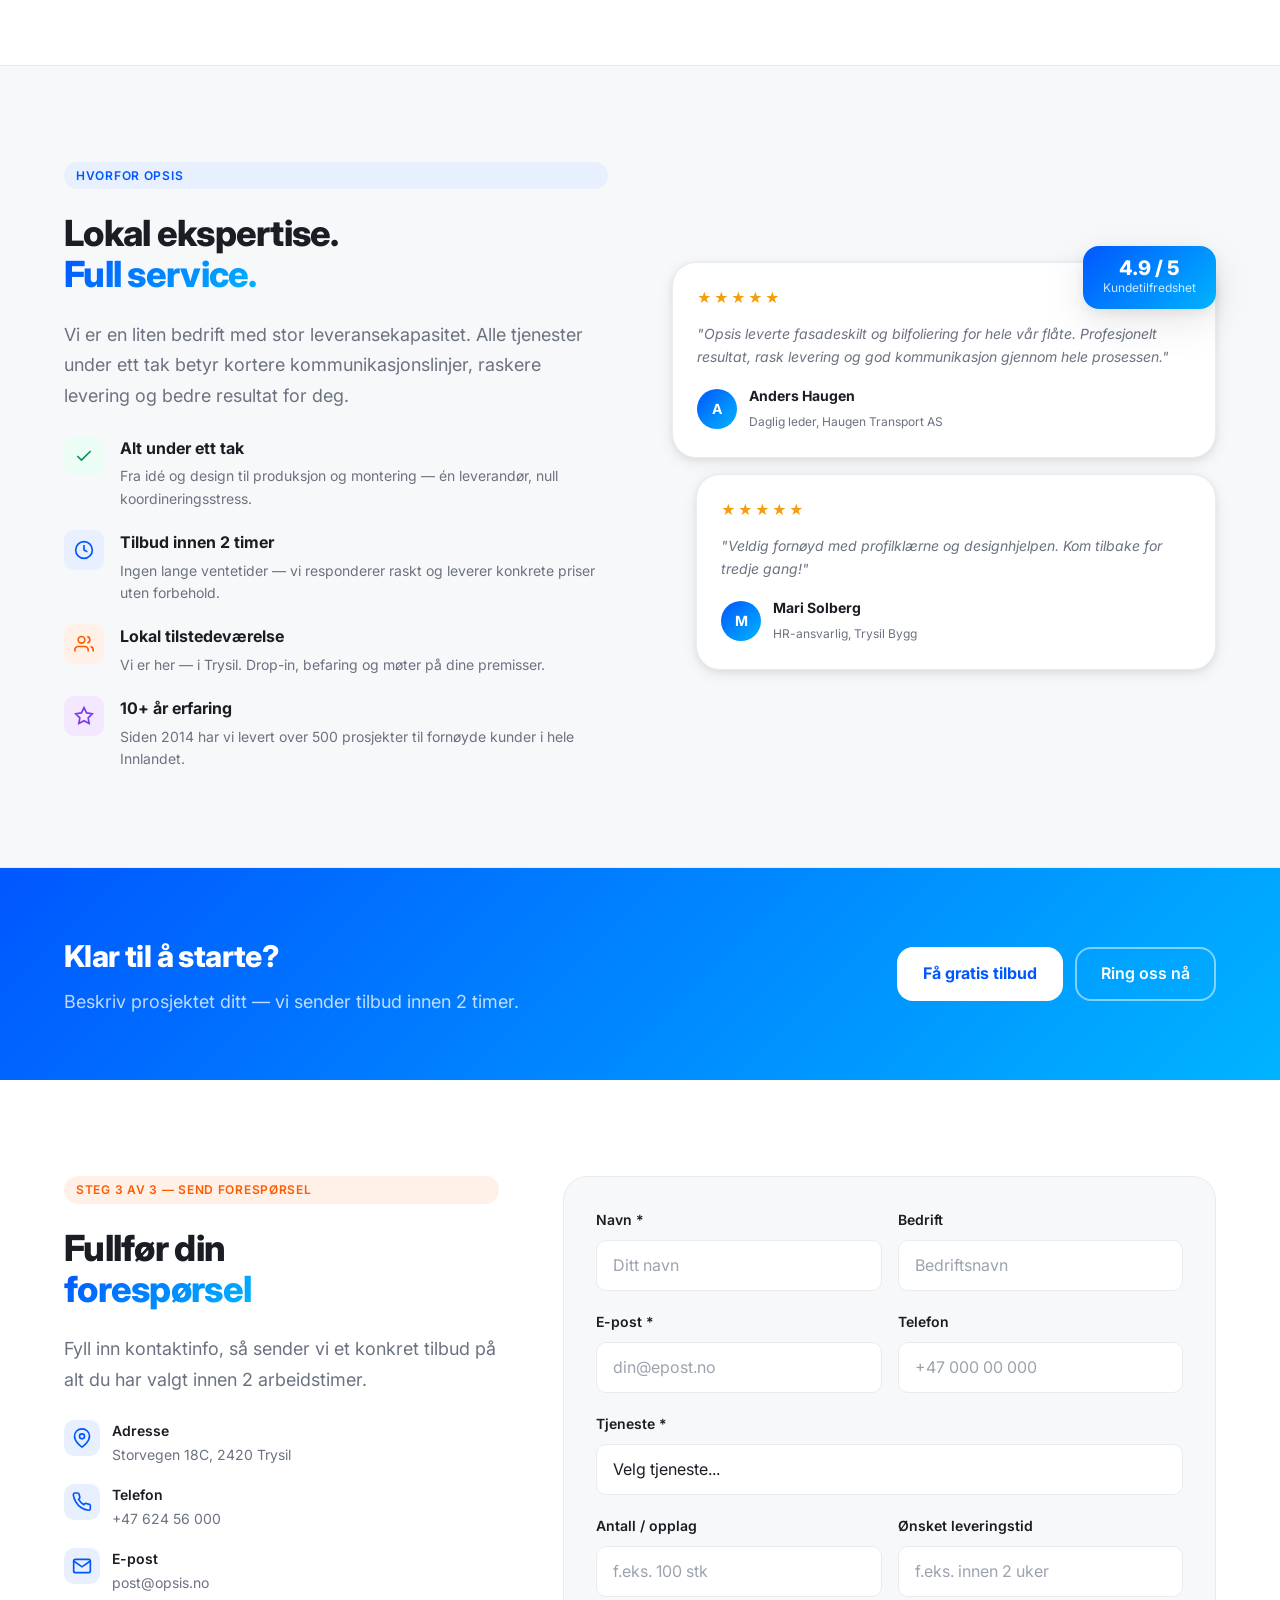
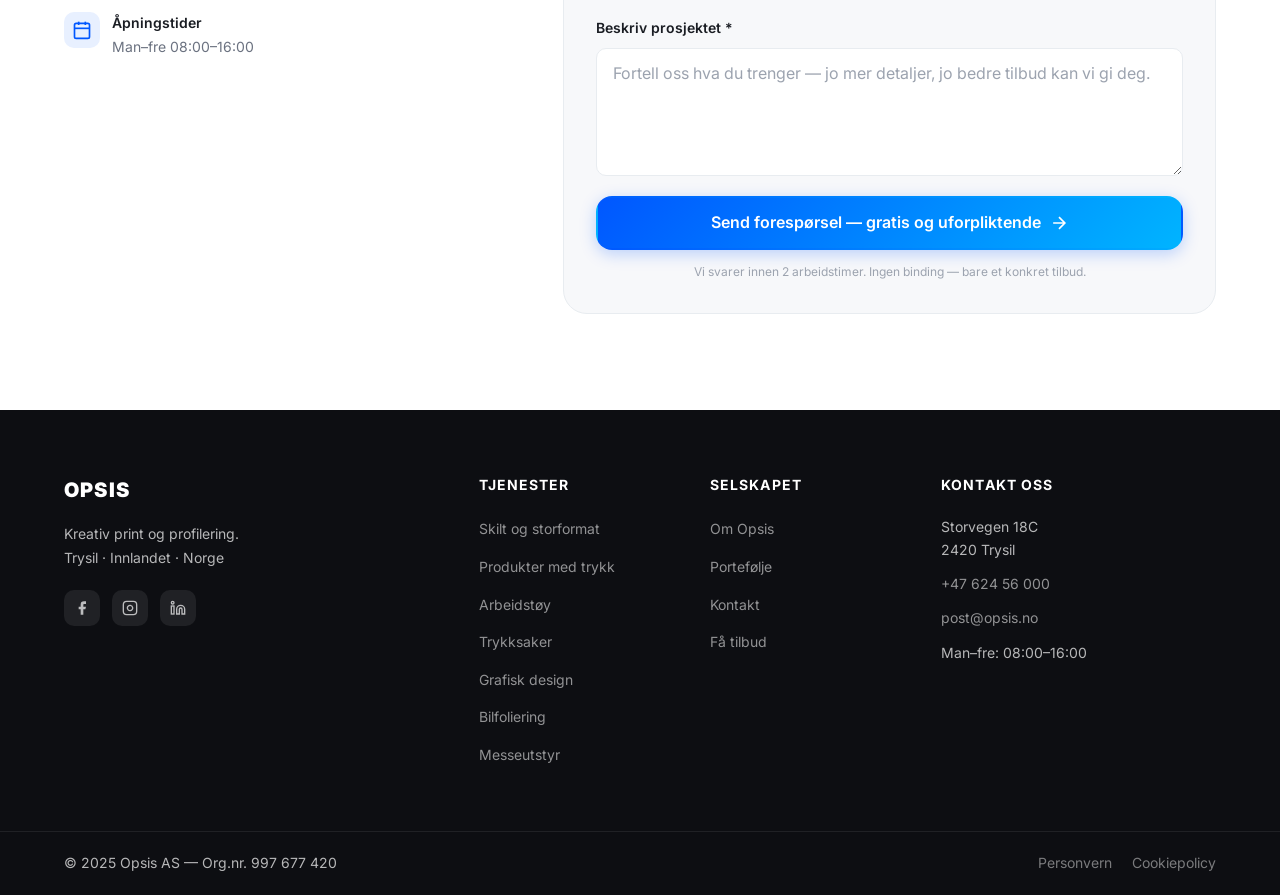
==== commit 2556e570: "fix: remove service card numbers and icons https://claude.ai/code/session_01SRWs3wbTwZV2PdKiK4pysM" ====
--- a/index.html
+++ b/index.html
@@ -160,13 +160,6 @@
           <div class="service-card__visual">
             <img src="https://images.unsplash.com/photo-1555099962-4199c345e5dd?w=800&h=300&fit=crop" alt="Skilt og storformat print" loading="lazy">
           </div>
-          <div class="service-card__number">01</div>
-          <div class="service-card__icon">
-            <svg viewBox="0 0 48 48" fill="none" stroke="currentColor" stroke-width="1.5">
-              <rect x="6" y="10" width="36" height="28" rx="3"/>
-              <path d="M14 18h20M14 24h14M14 30h10"/>
-            </svg>
-          </div>
           <h3>Skilt og storformat print</h3>
           <p>Fasadeskilt, lysreklame, banere, roll-ups og digitale trykk i alle størrelser. Vi produserer og monterer.</p>
           <div class="service-card__actions">
@@ -181,13 +174,6 @@
           <div class="service-card__visual">
             <img src="https://images.unsplash.com/photo-1521572163474-6864f9cf17ab?w=600&h=240&fit=crop" alt="Klær og produkter med trykk" loading="lazy">
           </div>
-          <div class="service-card__number">02</div>
-          <div class="service-card__icon">
-            <svg viewBox="0 0 48 48" fill="none" stroke="currentColor" stroke-width="1.5">
-              <path d="M16 6l-8 10v26h24V16l-8-10z"/>
-              <path d="M16 6c0 0 2 4 8 4s8-4 8-4"/>
-            </svg>
-          </div>
           <h3>Klær og profilprodukter med trykk</h3>
           <p>Profilklær, reklameartikler og arbeidstøy med logo — T-skjorter, jakker, caps og mer, fra 1 stk til store opplag.</p>
           <div class="service-card__actions">
@@ -200,14 +186,6 @@
           <div class="service-card__visual">
             <img src="https://images.unsplash.com/photo-1586717791821-3f44a563fa4c?w=600&h=240&fit=crop" alt="Trykksaker" loading="lazy">
           </div>
-          <div class="service-card__number">03</div>
-          <div class="service-card__icon">
-            <svg viewBox="0 0 48 48" fill="none" stroke="currentColor" stroke-width="1.5">
-              <rect x="8" y="12" width="32" height="24" rx="2"/>
-              <path d="M16 20h16M16 28h10"/>
-              <circle cx="36" cy="20" r="4"/>
-            </svg>
-          </div>
           <h3>Trykksaker</h3>
           <p>Visittkort, brosjyrer, plakater, kataloger og mer — digital og offsettrykk med presise farger.</p>
           <div class="service-card__actions">
@@ -219,14 +197,6 @@
           <div class="service-card__visual">
             <img src="https://images.unsplash.com/photo-1561070791-2526d30994b5?w=600&h=240&fit=crop" alt="Grafisk design" loading="lazy">
           </div>
-          <div class="service-card__number">04</div>
-          <div class="service-card__icon">
-            <svg viewBox="0 0 48 48" fill="none" stroke="currentColor" stroke-width="1.5">
-              <circle cx="24" cy="24" r="16"/>
-              <path d="M24 8v4M24 36v4M8 24h4M36 24h4"/>
-              <circle cx="24" cy="24" r="6"/>
-            </svg>
-          </div>
           <h3>Grafisk design</h3>
           <p>Logo, merkevarebygging, profil og alt grafisk materiell — fra konsept til ferdig design klar for trykk.</p>
           <div class="service-card__actions">
@@ -238,13 +208,6 @@
           <div class="service-card__visual">
             <img src="https://images.unsplash.com/photo-1524758631624-e2822e304c36?w=600&h=240&fit=crop" alt="Interiørdekor" loading="lazy">
           </div>
-          <div class="service-card__number">05</div>
-          <div class="service-card__icon">
-            <svg viewBox="0 0 48 48" fill="none" stroke="currentColor" stroke-width="1.5">
-              <rect x="8" y="14" width="32" height="20" rx="2"/>
-              <path d="M14 22h20M14 28h12"/>
-            </svg>
-          </div>
           <h3>Interiørdekor</h3>
           <p>Veggfolie, mattfolie, transparent folie og dekorative trykk — gjør lokalet til en del av merkevaren din.</p>
           <div class="service-card__actions">
@@ -256,13 +219,6 @@
           <div class="service-card__visual">
             <img src="https://images.unsplash.com/photo-1449965408869-eaa3f722e40d?w=600&h=240&fit=crop" alt="Bilfoliering" loading="lazy">
           </div>
-          <div class="service-card__number">06</div>
-          <div class="service-card__icon">
-            <svg viewBox="0 0 48 48" fill="none" stroke="currentColor" stroke-width="1.5">
-              <path d="M6 34l10-8 8 6 8-10 10 12"/>
-              <rect x="4" y="10" width="40" height="28" rx="3"/>
-            </svg>
-          </div>
           <h3>Bilfoliering</h3>
           <p>Hel- og delfoliering av firmabiler, reklametrykk på kjøretøy. Profesjonell montering og UV-bestandig folie.</p>
           <div class="service-card__actions">
@@ -273,14 +229,6 @@
         <article class="service-card">
           <div class="service-card__visual">
             <img src="https://images.unsplash.com/photo-1540575467063-178a50c2df87?w=600&h=240&fit=crop" alt="Messeutstyr" loading="lazy">
-          </div>
-          <div class="service-card__number">07</div>
-          <div class="service-card__icon">
-            <svg viewBox="0 0 48 48" fill="none" stroke="currentColor" stroke-width="1.5">
-              <path d="M10 36V20l14-8 14 8v16"/>
-              <rect x="18" y="28" width="12" height="8"/>
-              <path d="M24 12v8"/>
-            </svg>
           </div>
           <h3>Messeutstyr</h3>
           <p>Messevegger, roll-ups, flagg, bannere og komplette messestands — imponér på neste messe.</p>
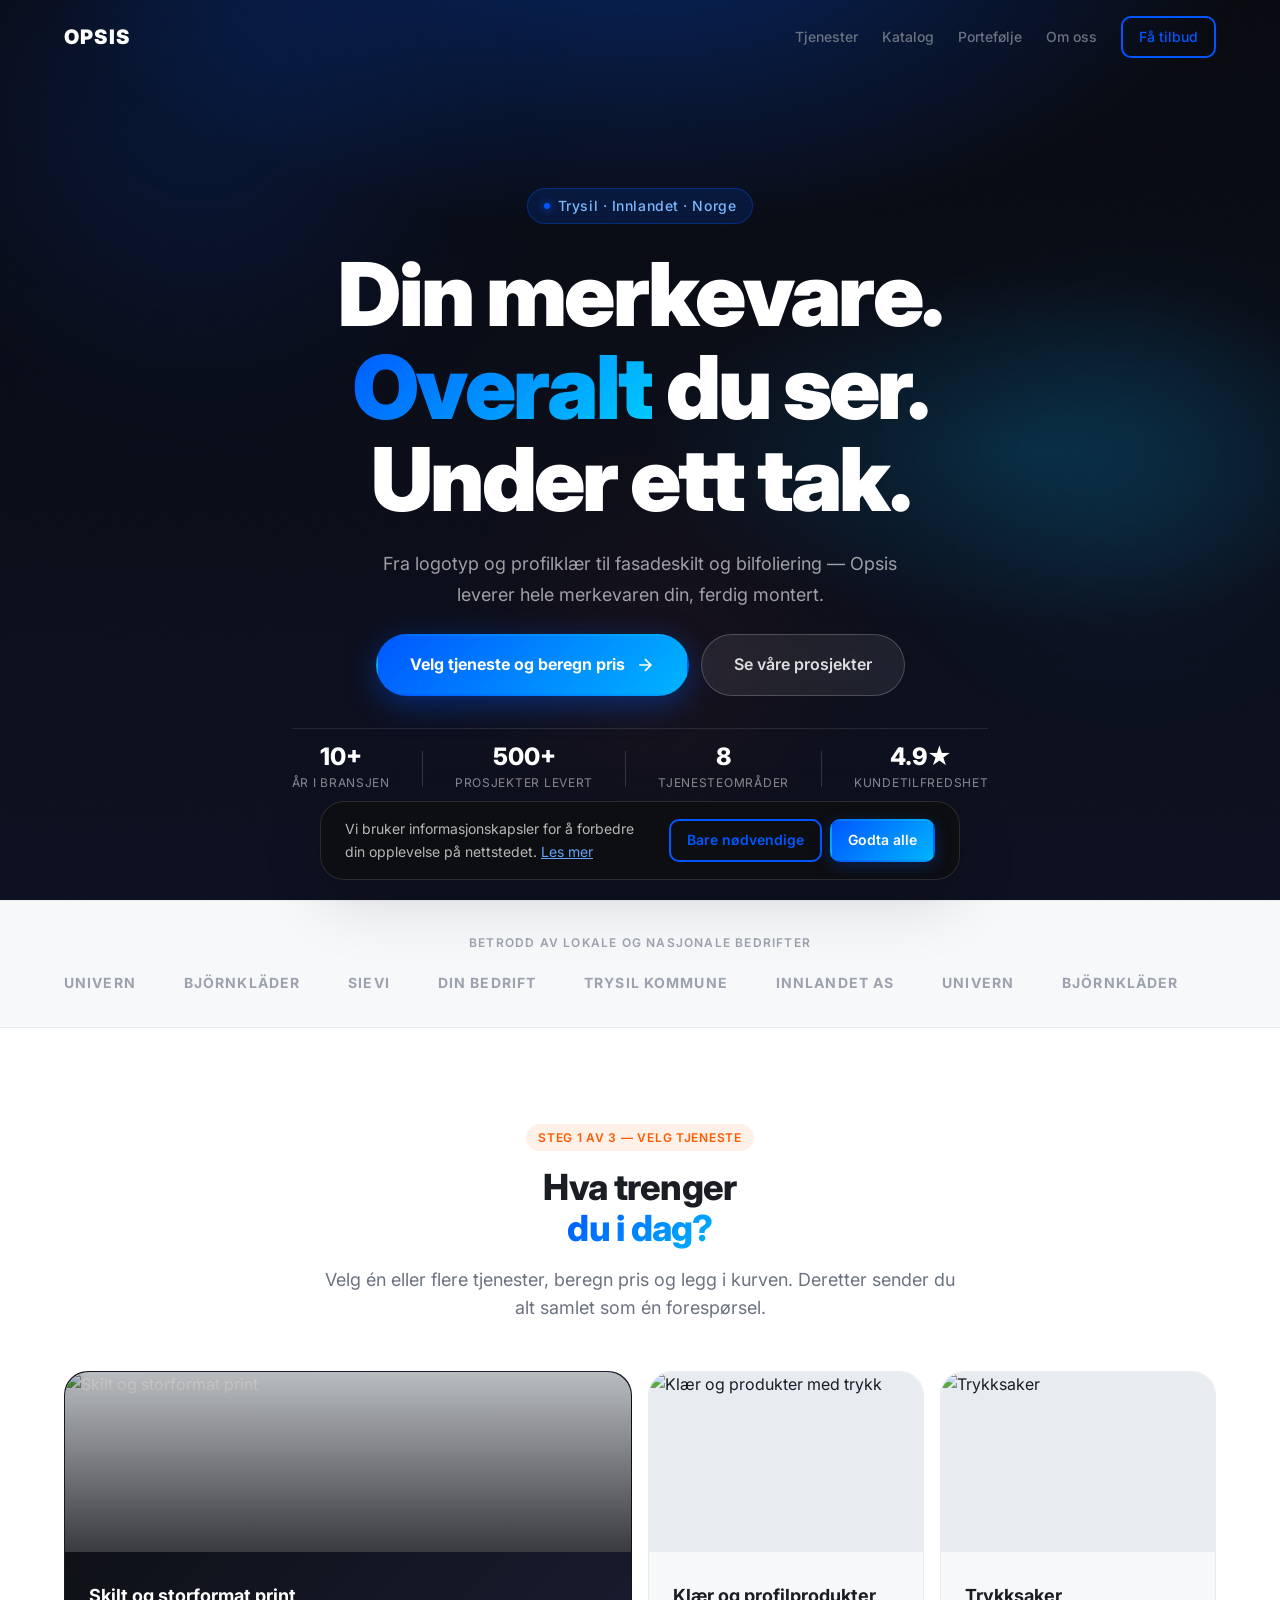
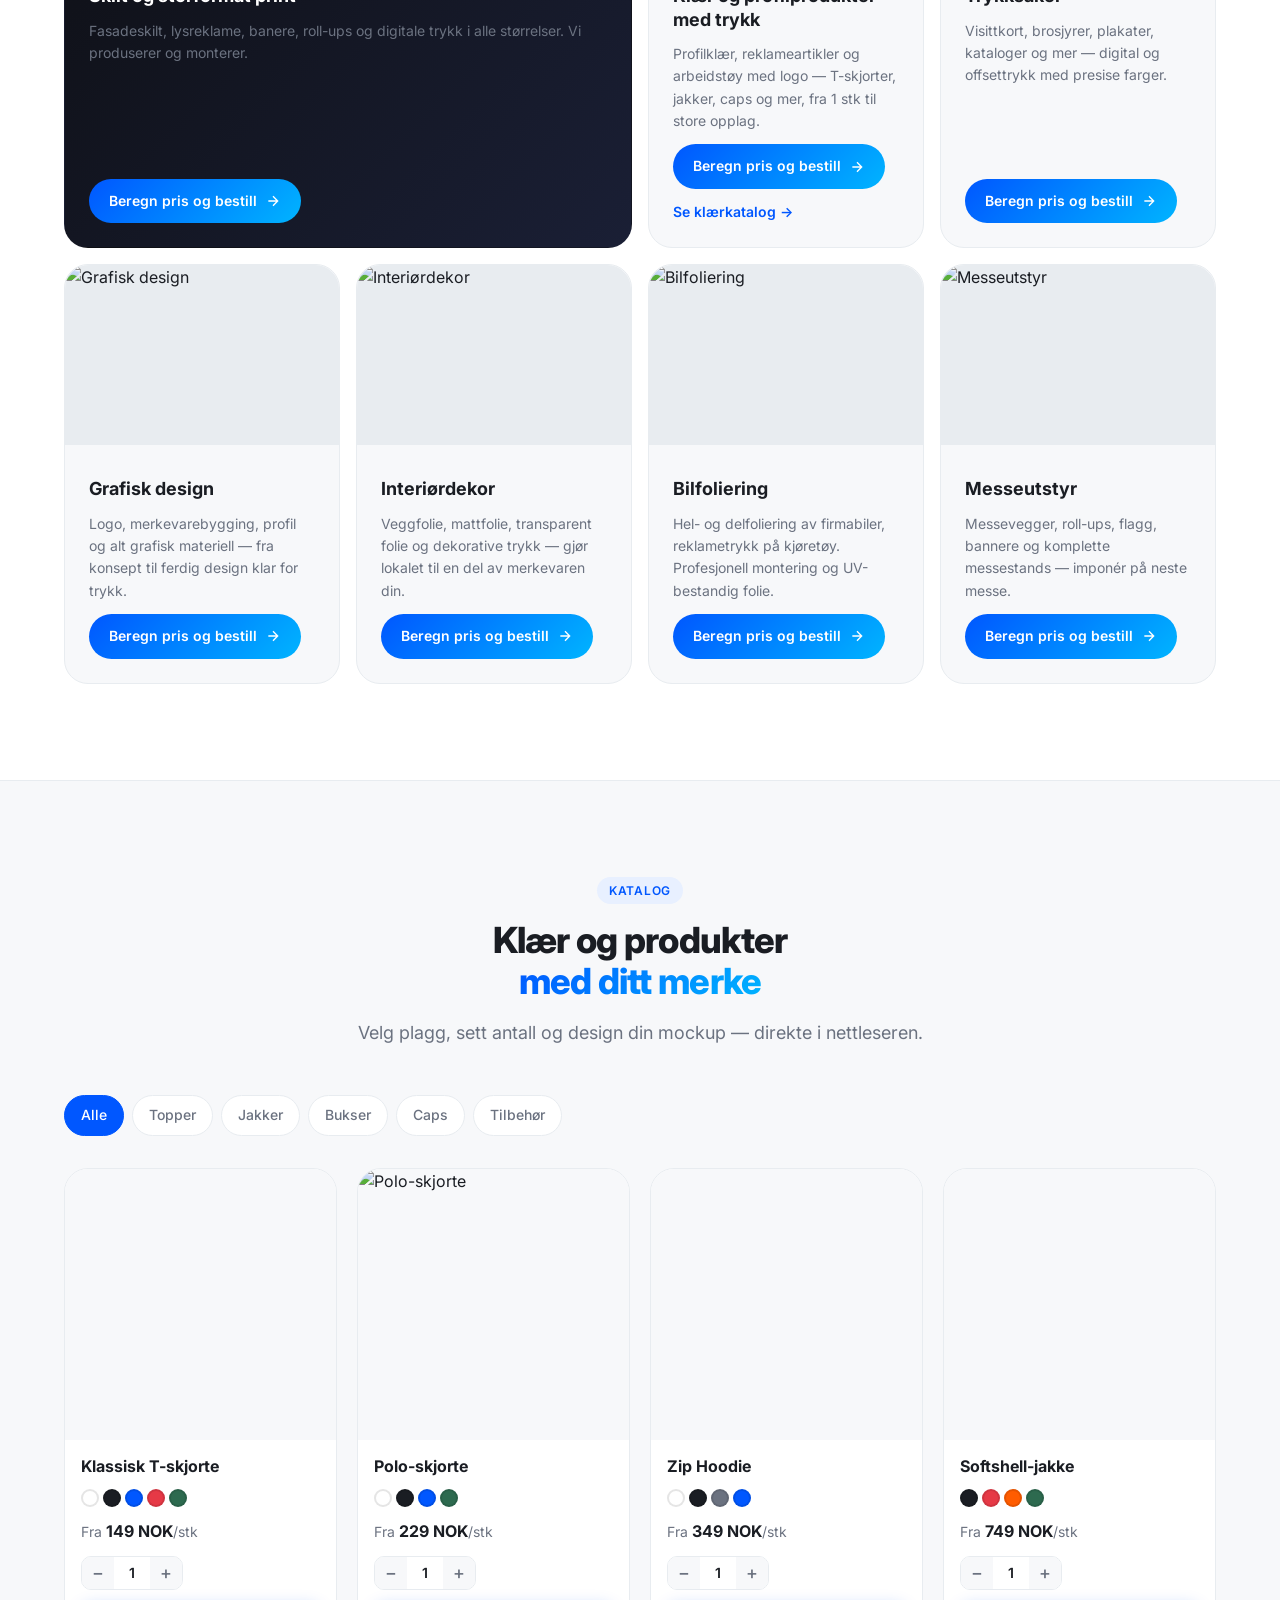
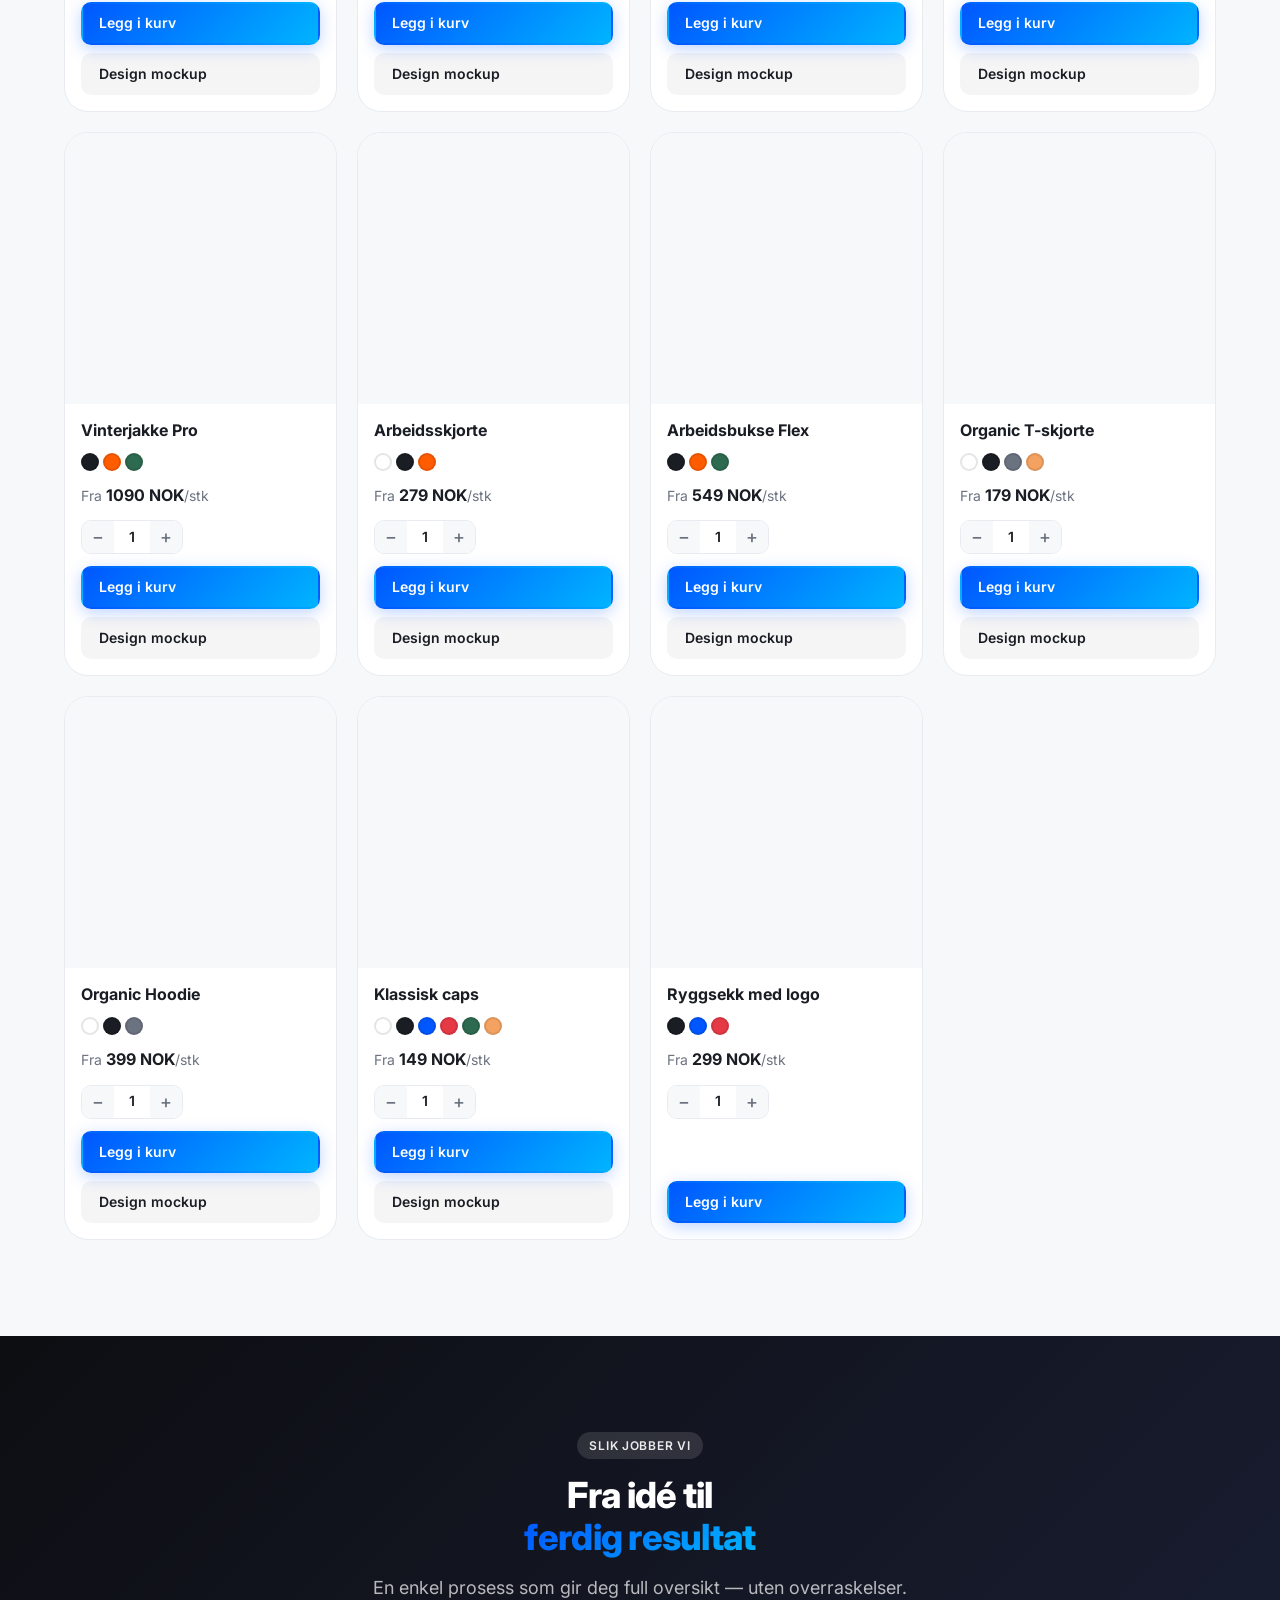
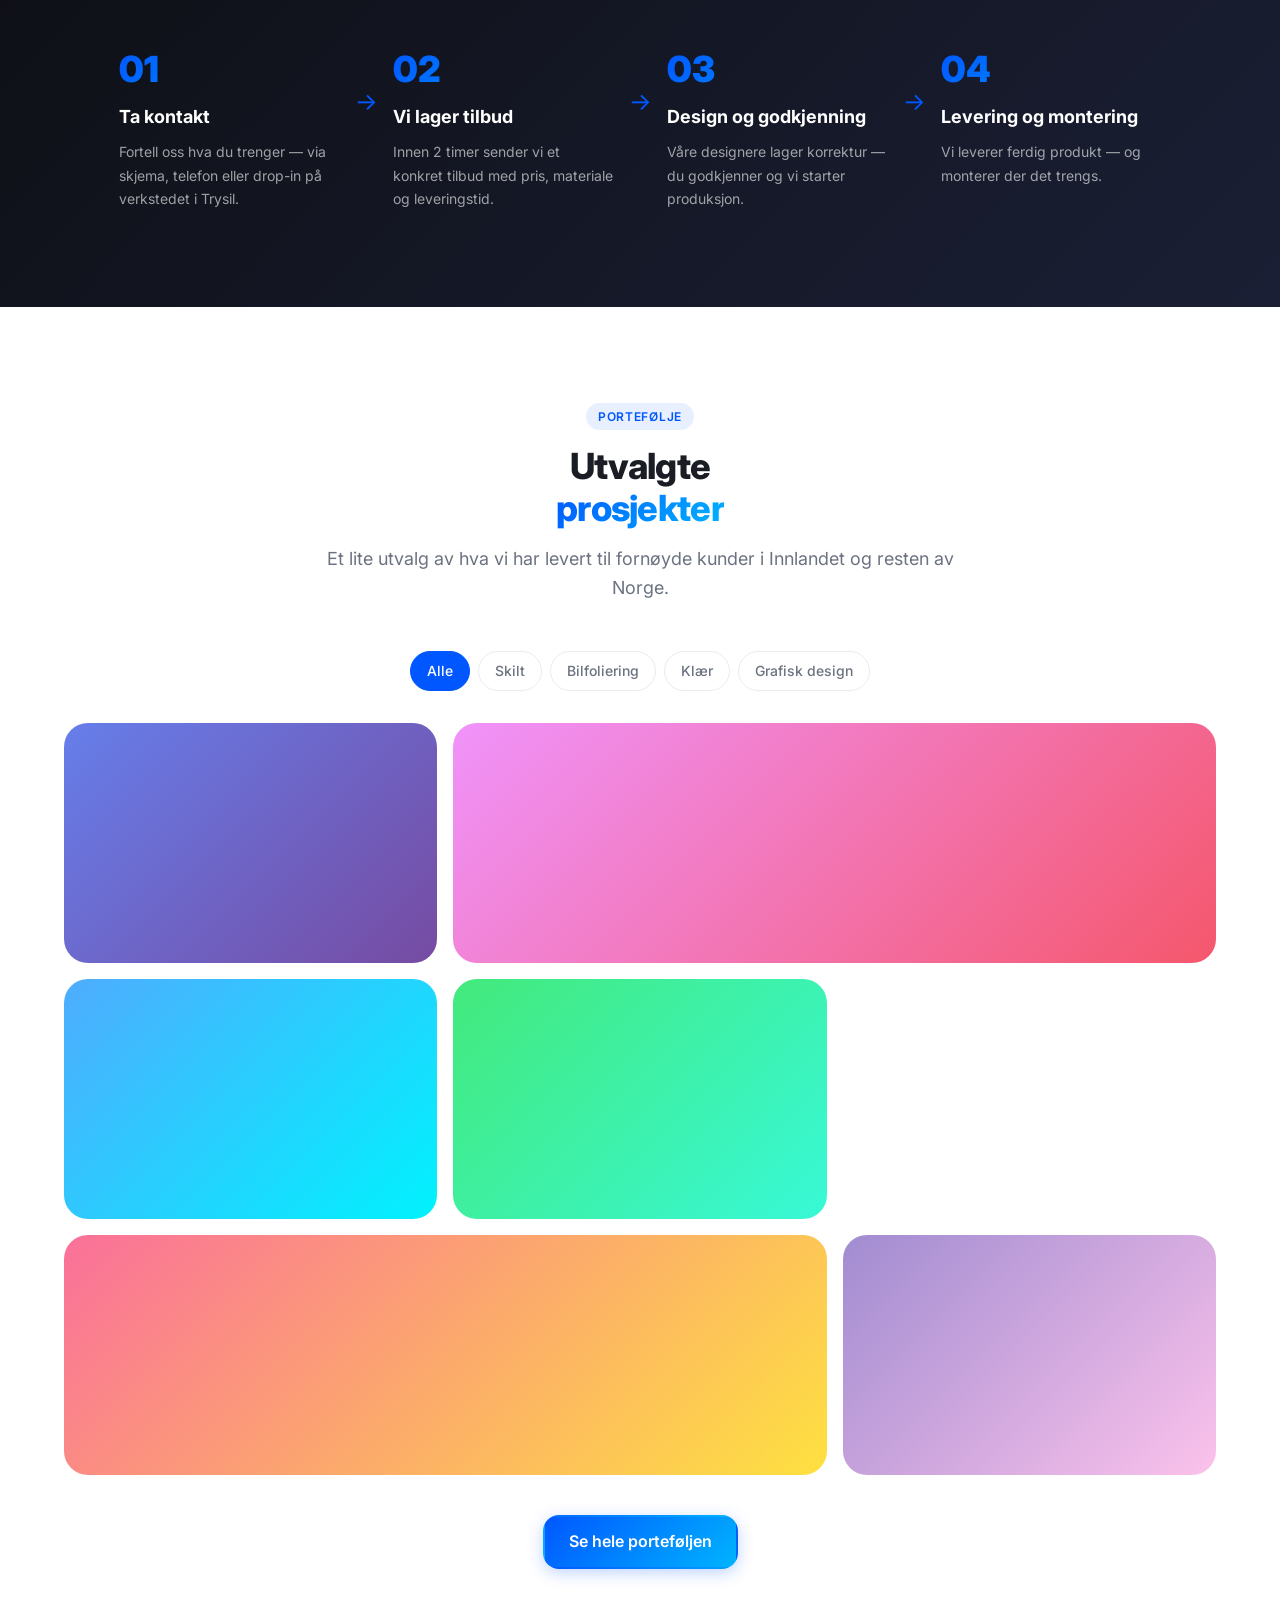
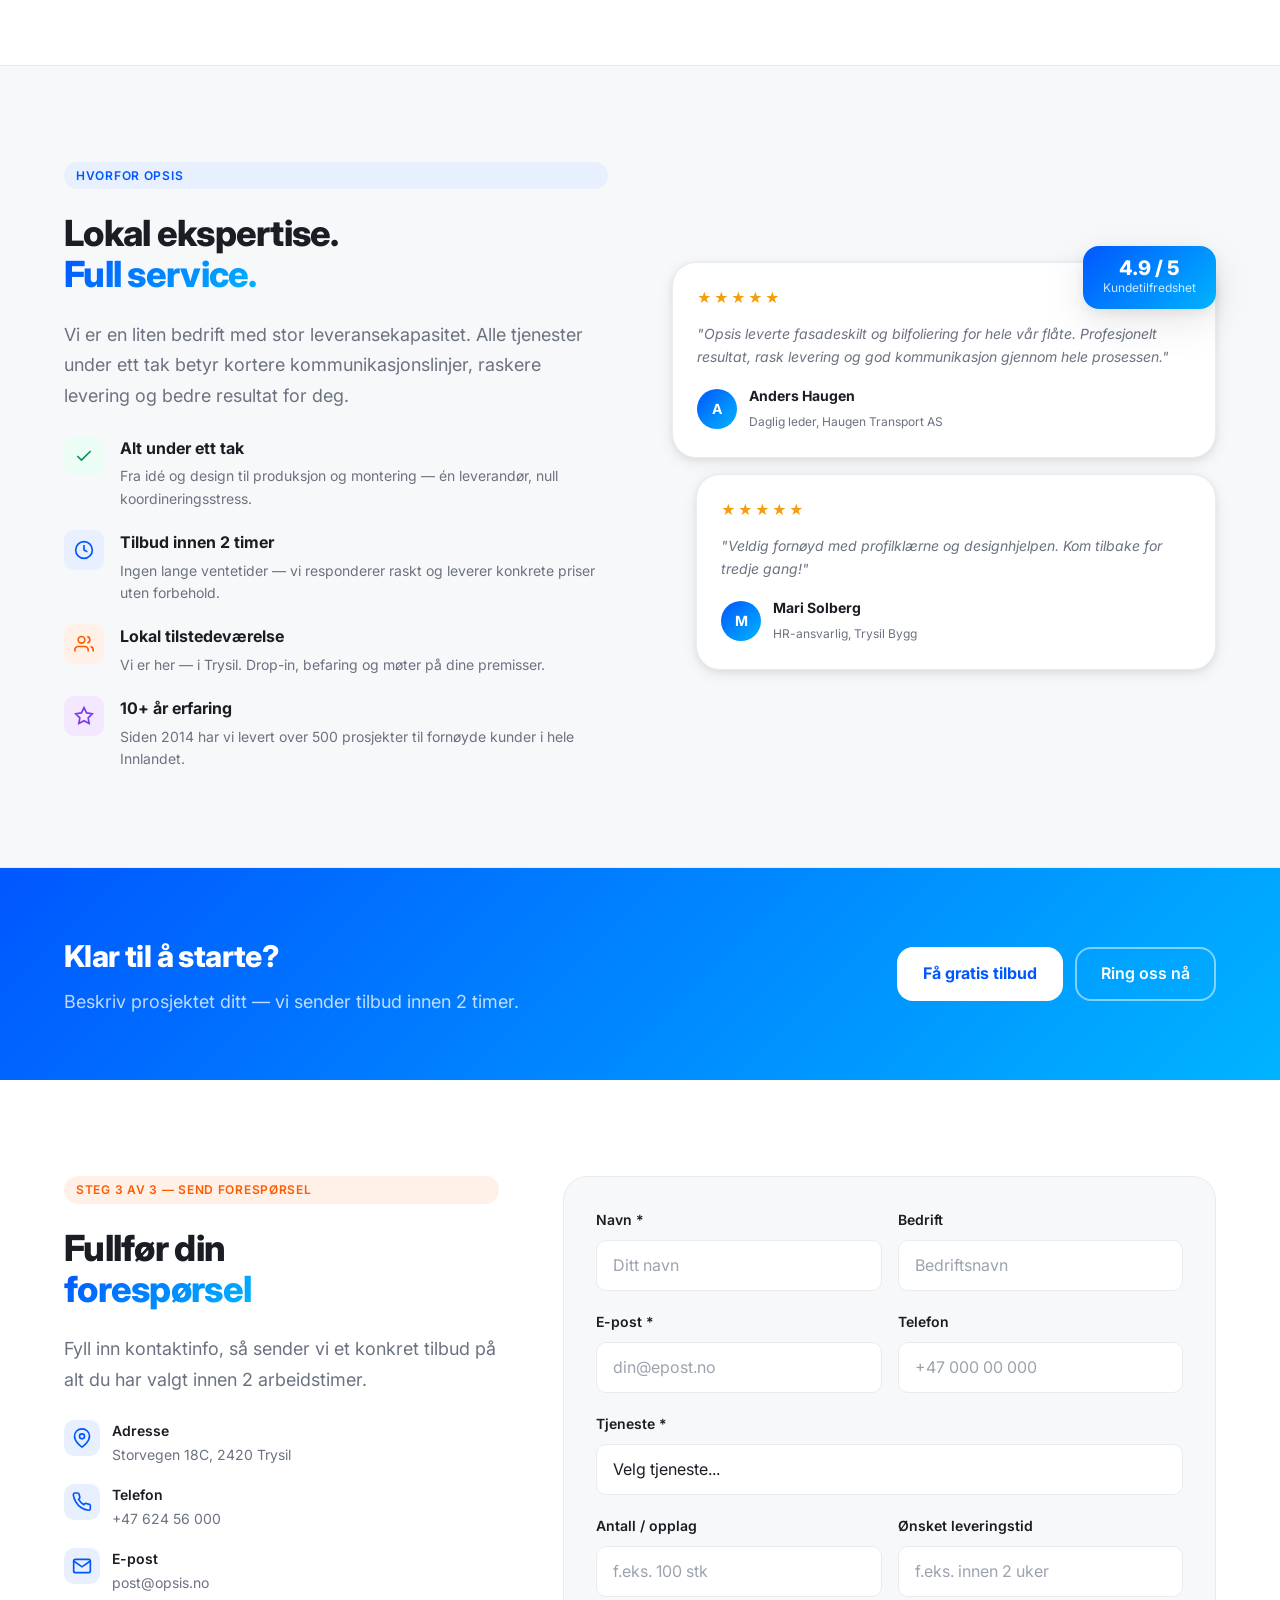
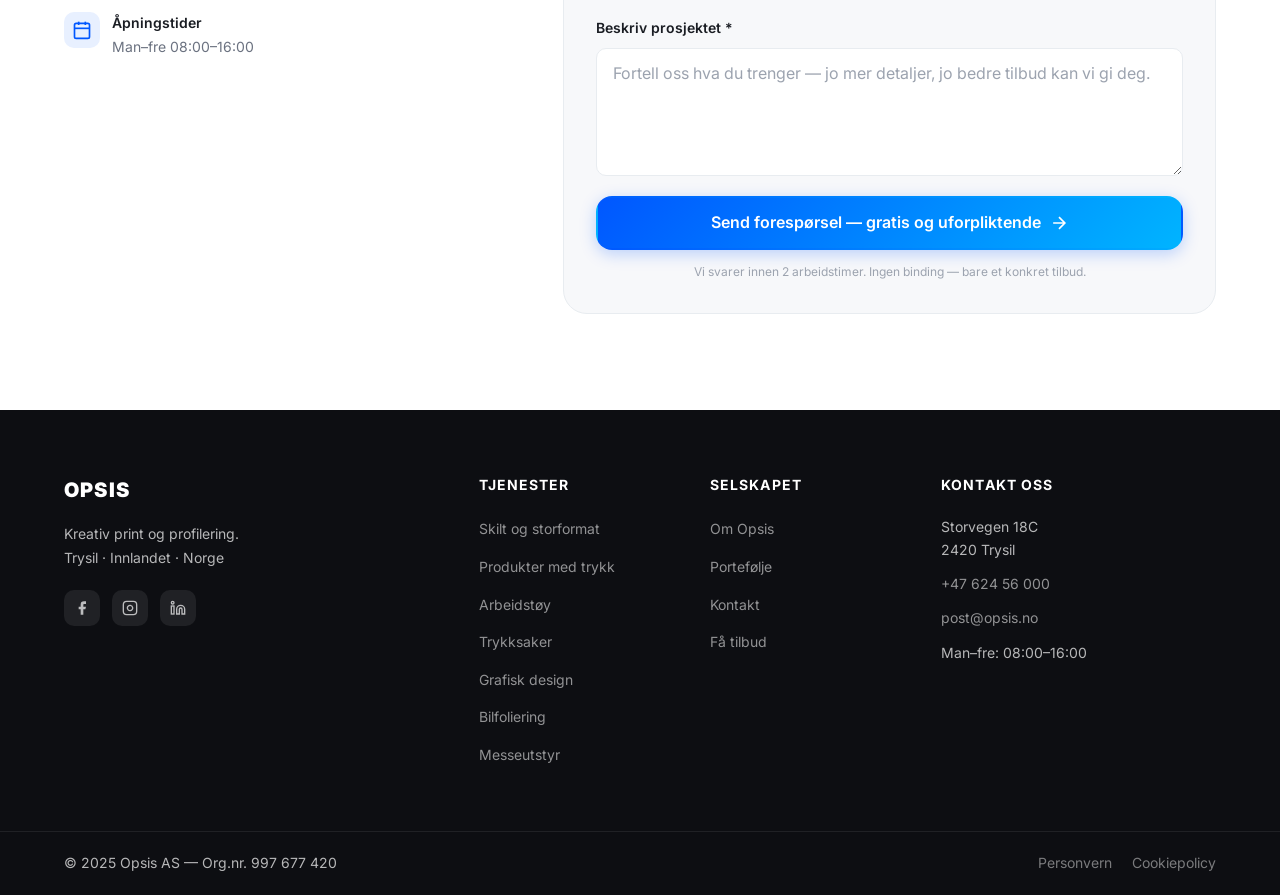
==== commit 117704da: "feat: full portfolio page with filter and lightbox - portfolio.html: standalone page with dark hero," ====
--- a/index.html
+++ b/index.html
@@ -25,7 +25,7 @@
       <nav class="navbar__nav" id="navMenu">
         <a href="#tjenester">Tjenester</a>
         <a href="#katalog">Katalog</a>
-        <a href="#portefolje">Portefølje</a>
+        <a href="portfolio.html">Portefølje</a>
         <a href="#om-oss">Om oss</a>
         <a href="#kontakt" class="btn btn--outline btn--sm">Få tilbud</a>
       </nav>
@@ -395,7 +395,7 @@
       </div>
 
       <div class="portfolio__cta">
-        <a href="#kontakt" class="btn btn--primary btn--lg">Se hele porteføljen</a>
+        <a href="portfolio.html" class="btn btn--primary btn--lg">Se hele porteføljen</a>
       </div>
     </div>
   </section>
@@ -717,7 +717,7 @@
         <h4>Selskapet</h4>
         <ul>
           <li><a href="#om-oss">Om Opsis</a></li>
-          <li><a href="#portefolje">Portefølje</a></li>
+          <li><a href="portfolio.html">Portefølje</a></li>
           <li><a href="#kontakt">Kontakt</a></li>
           <li><a href="#kontakt">Få tilbud</a></li>
         </ul>
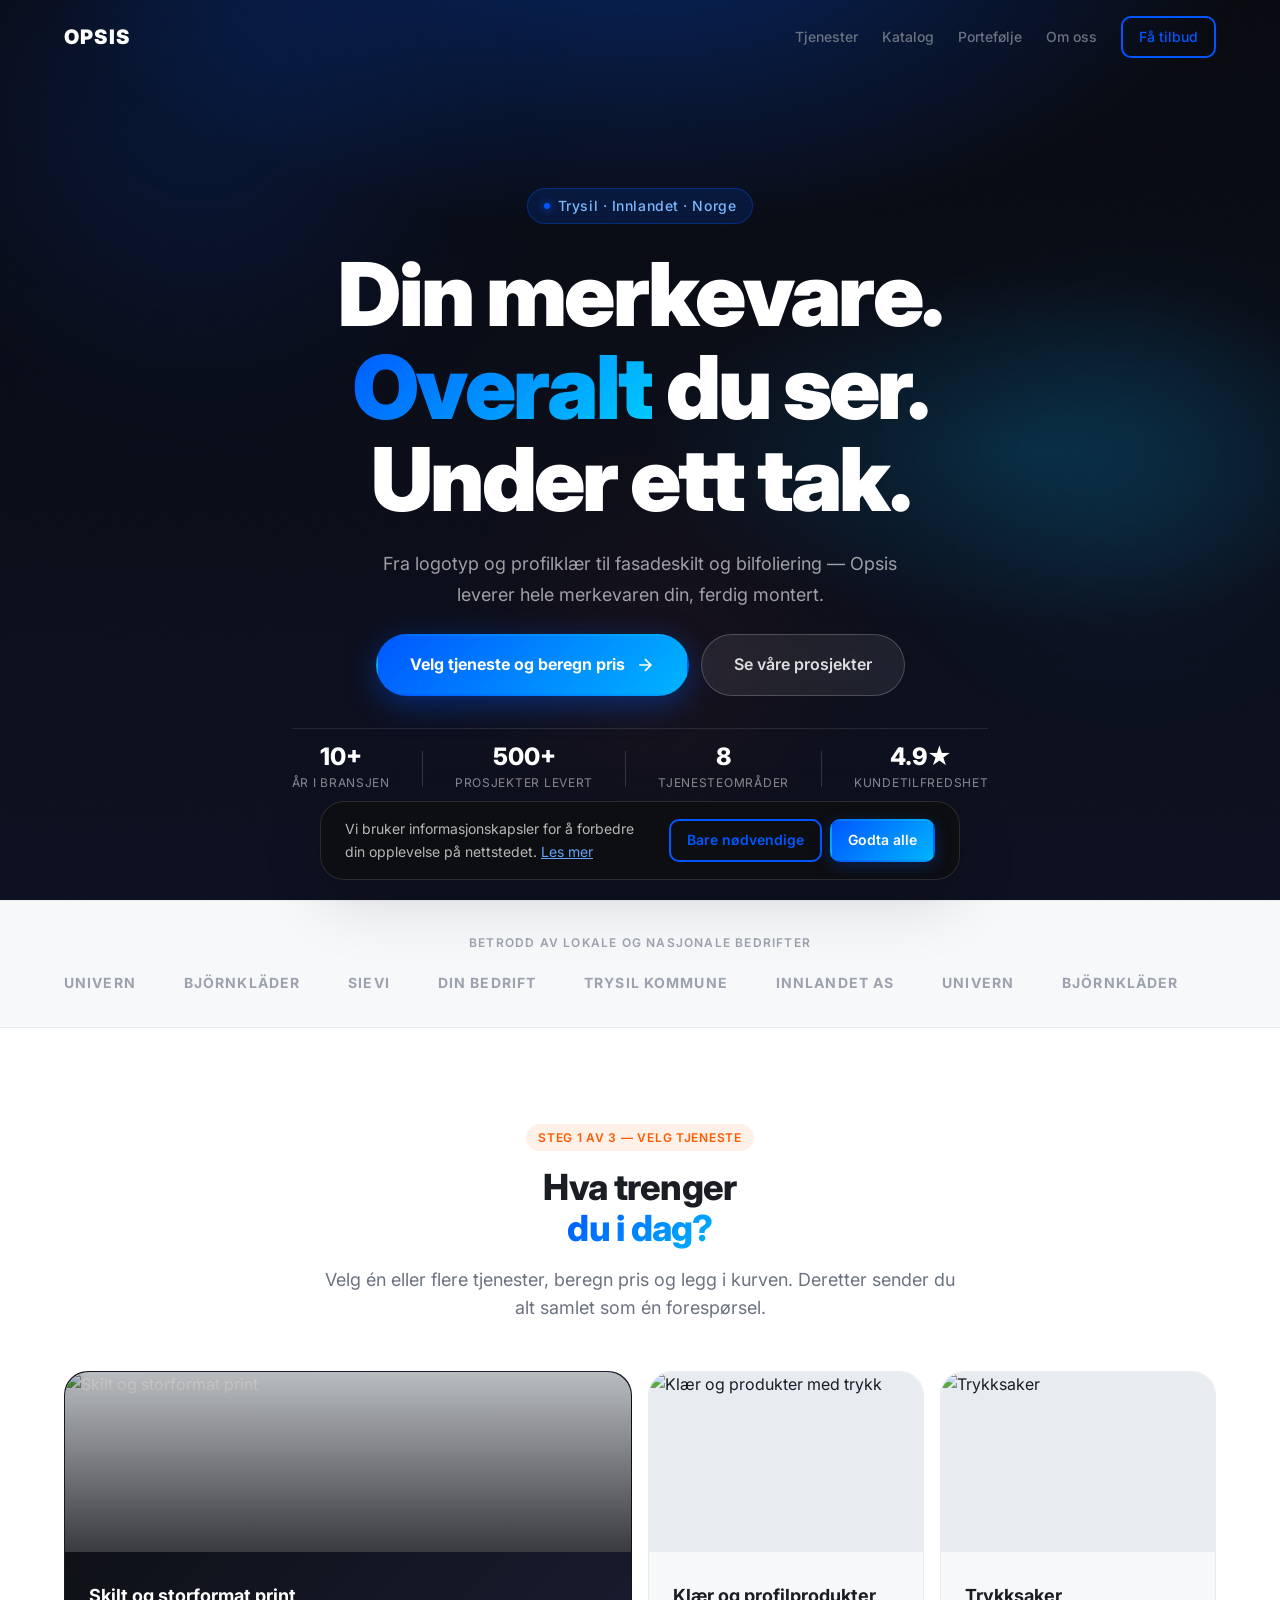
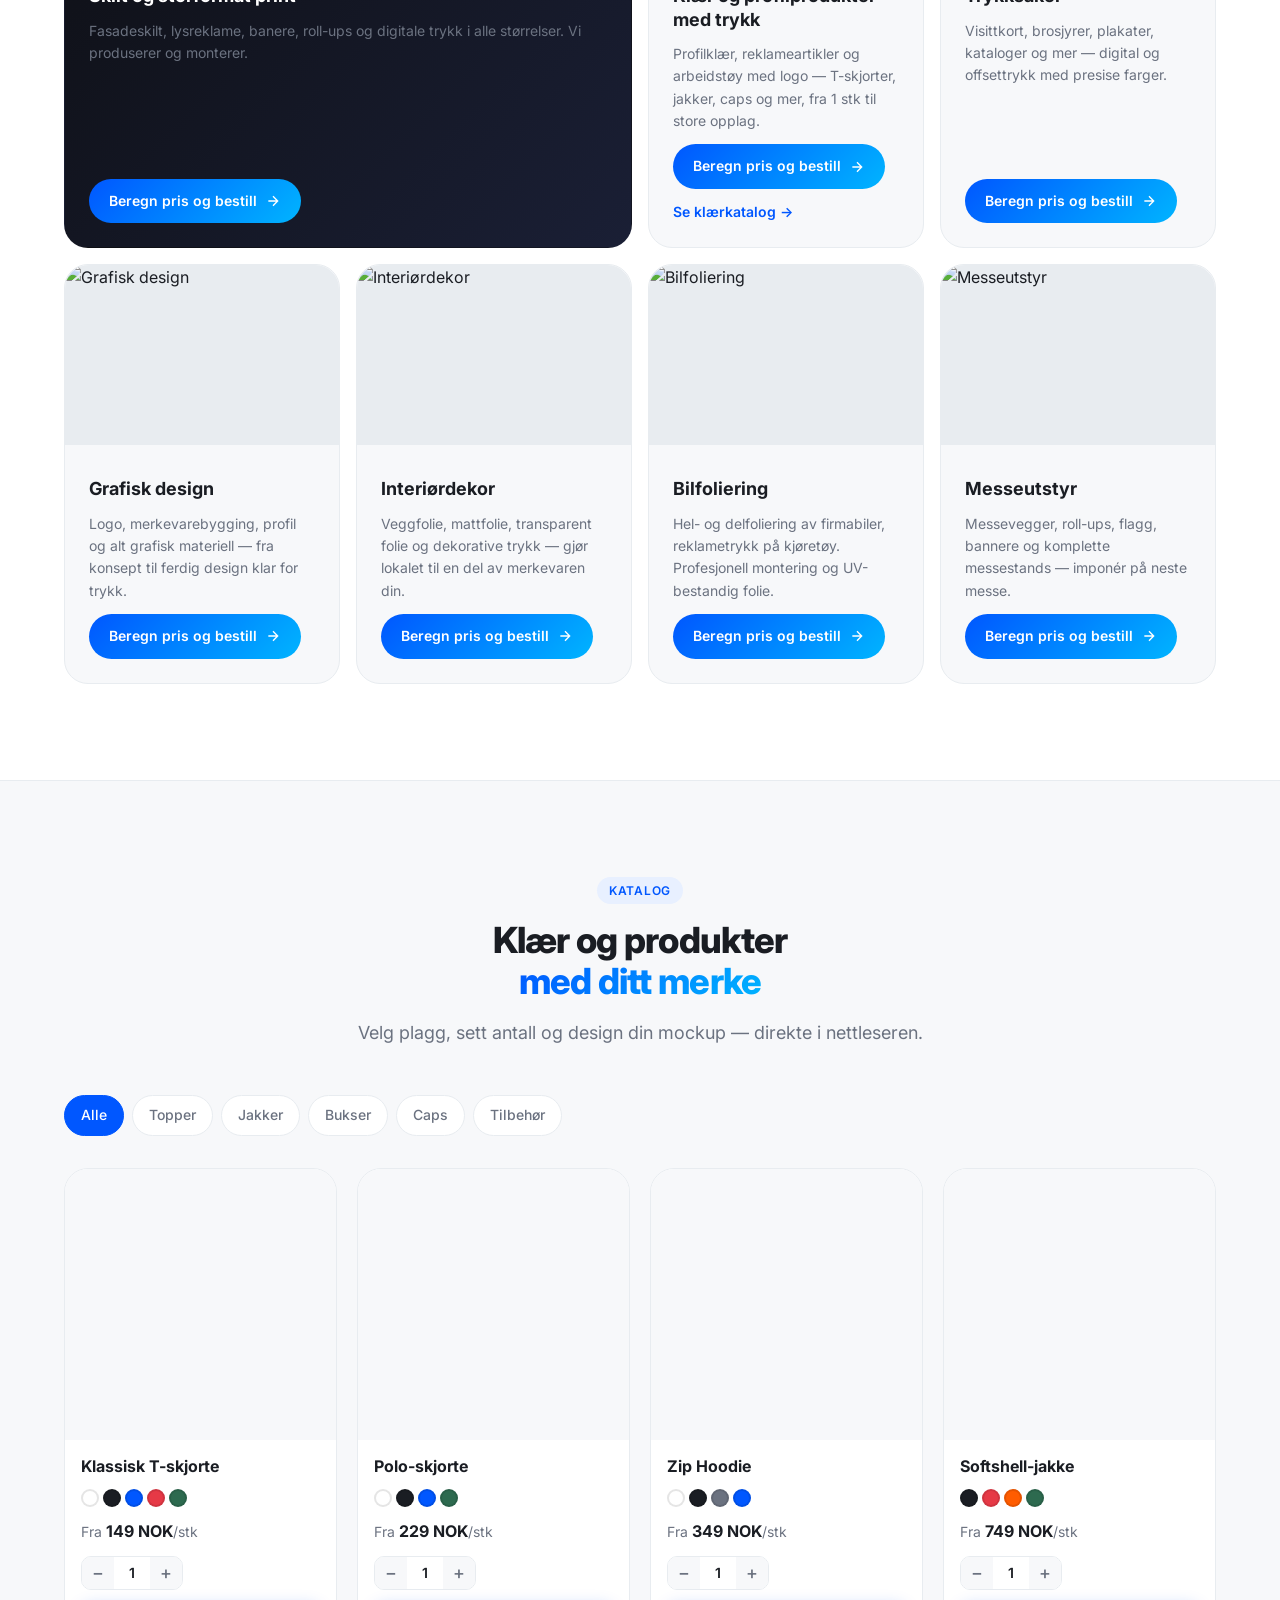
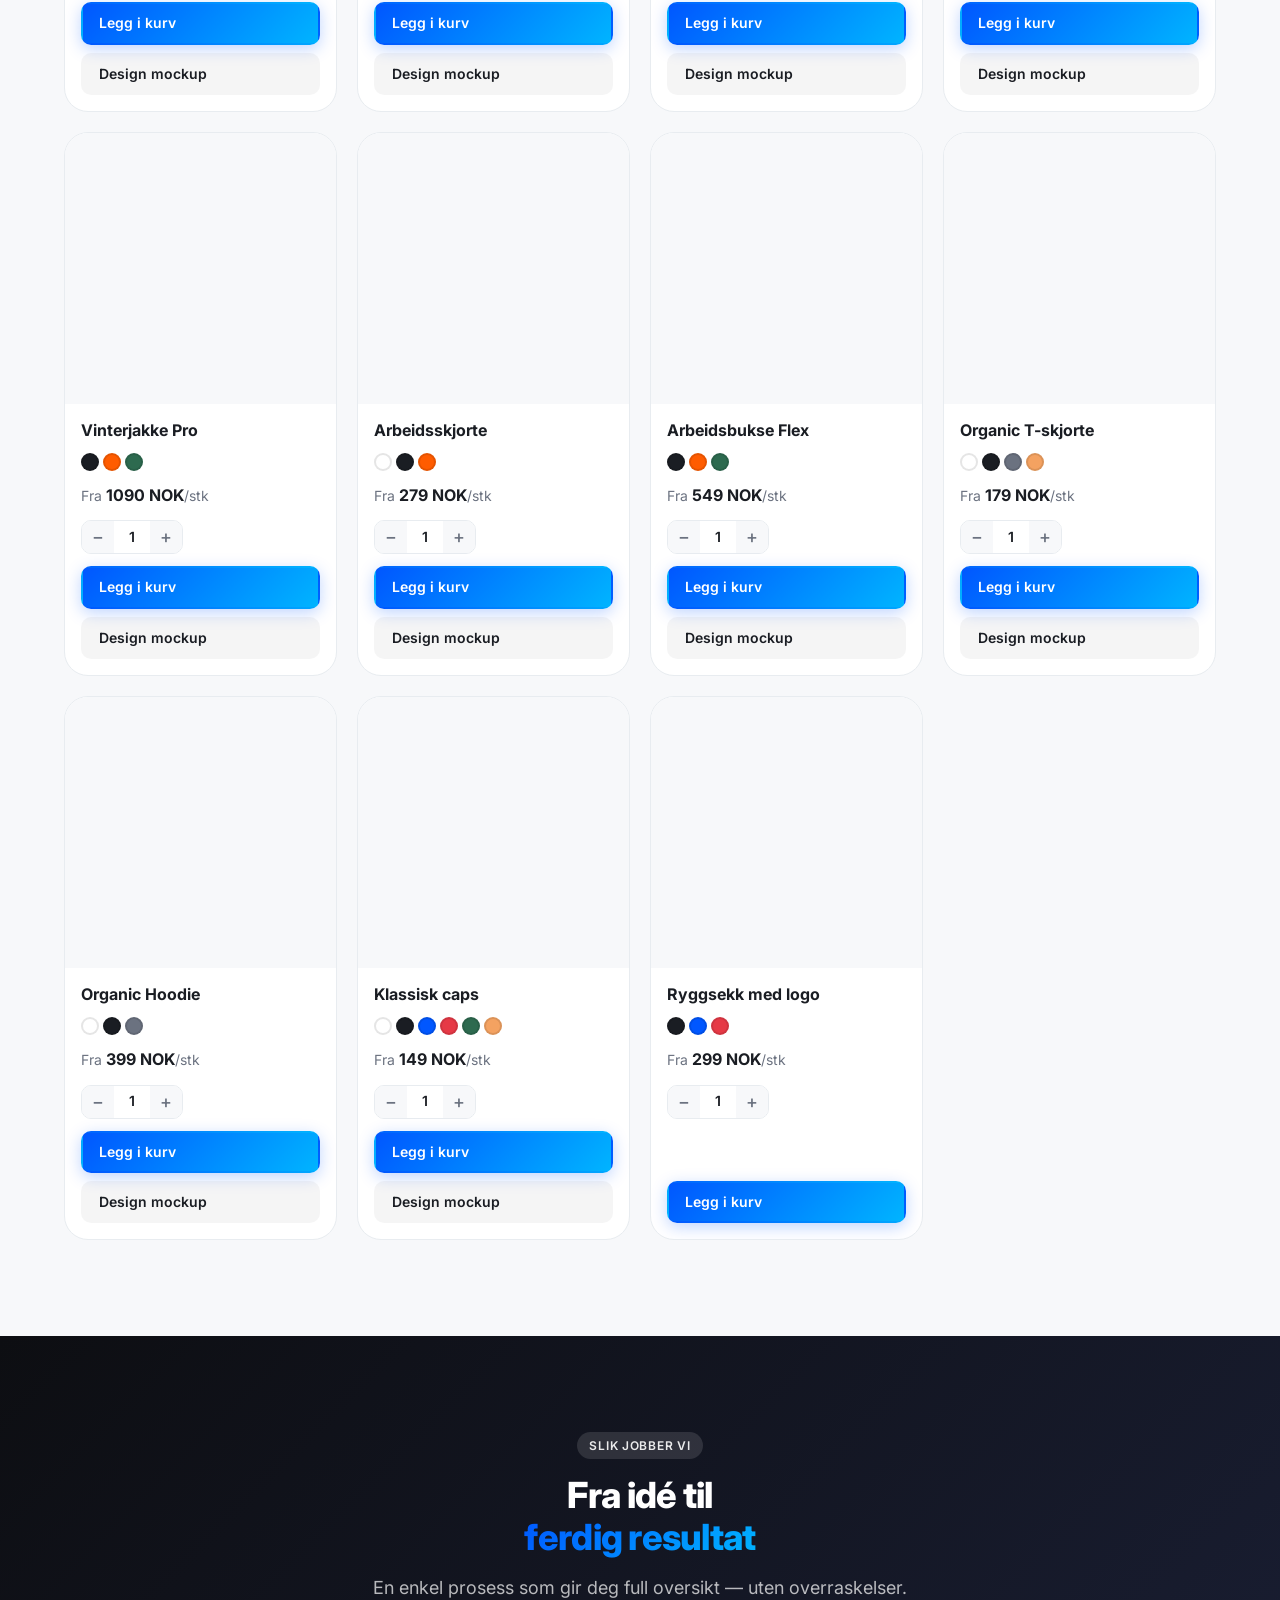
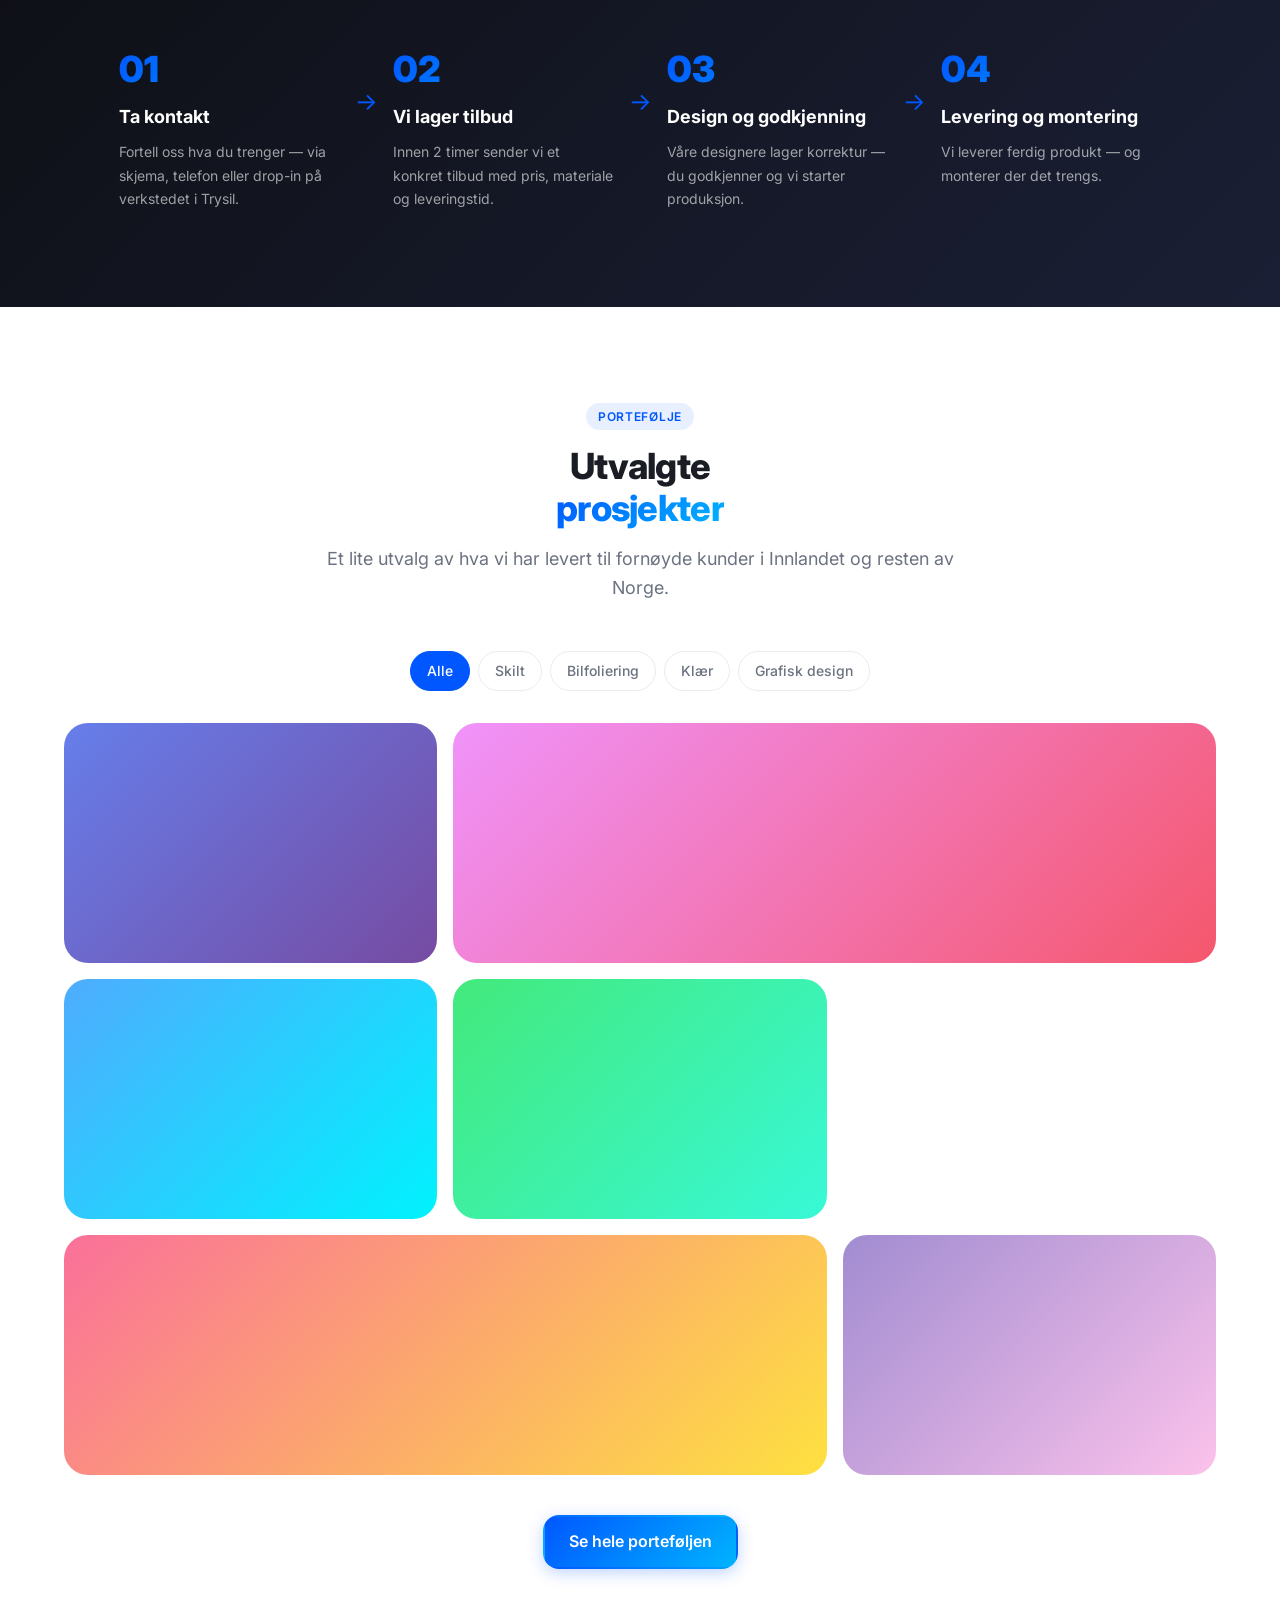
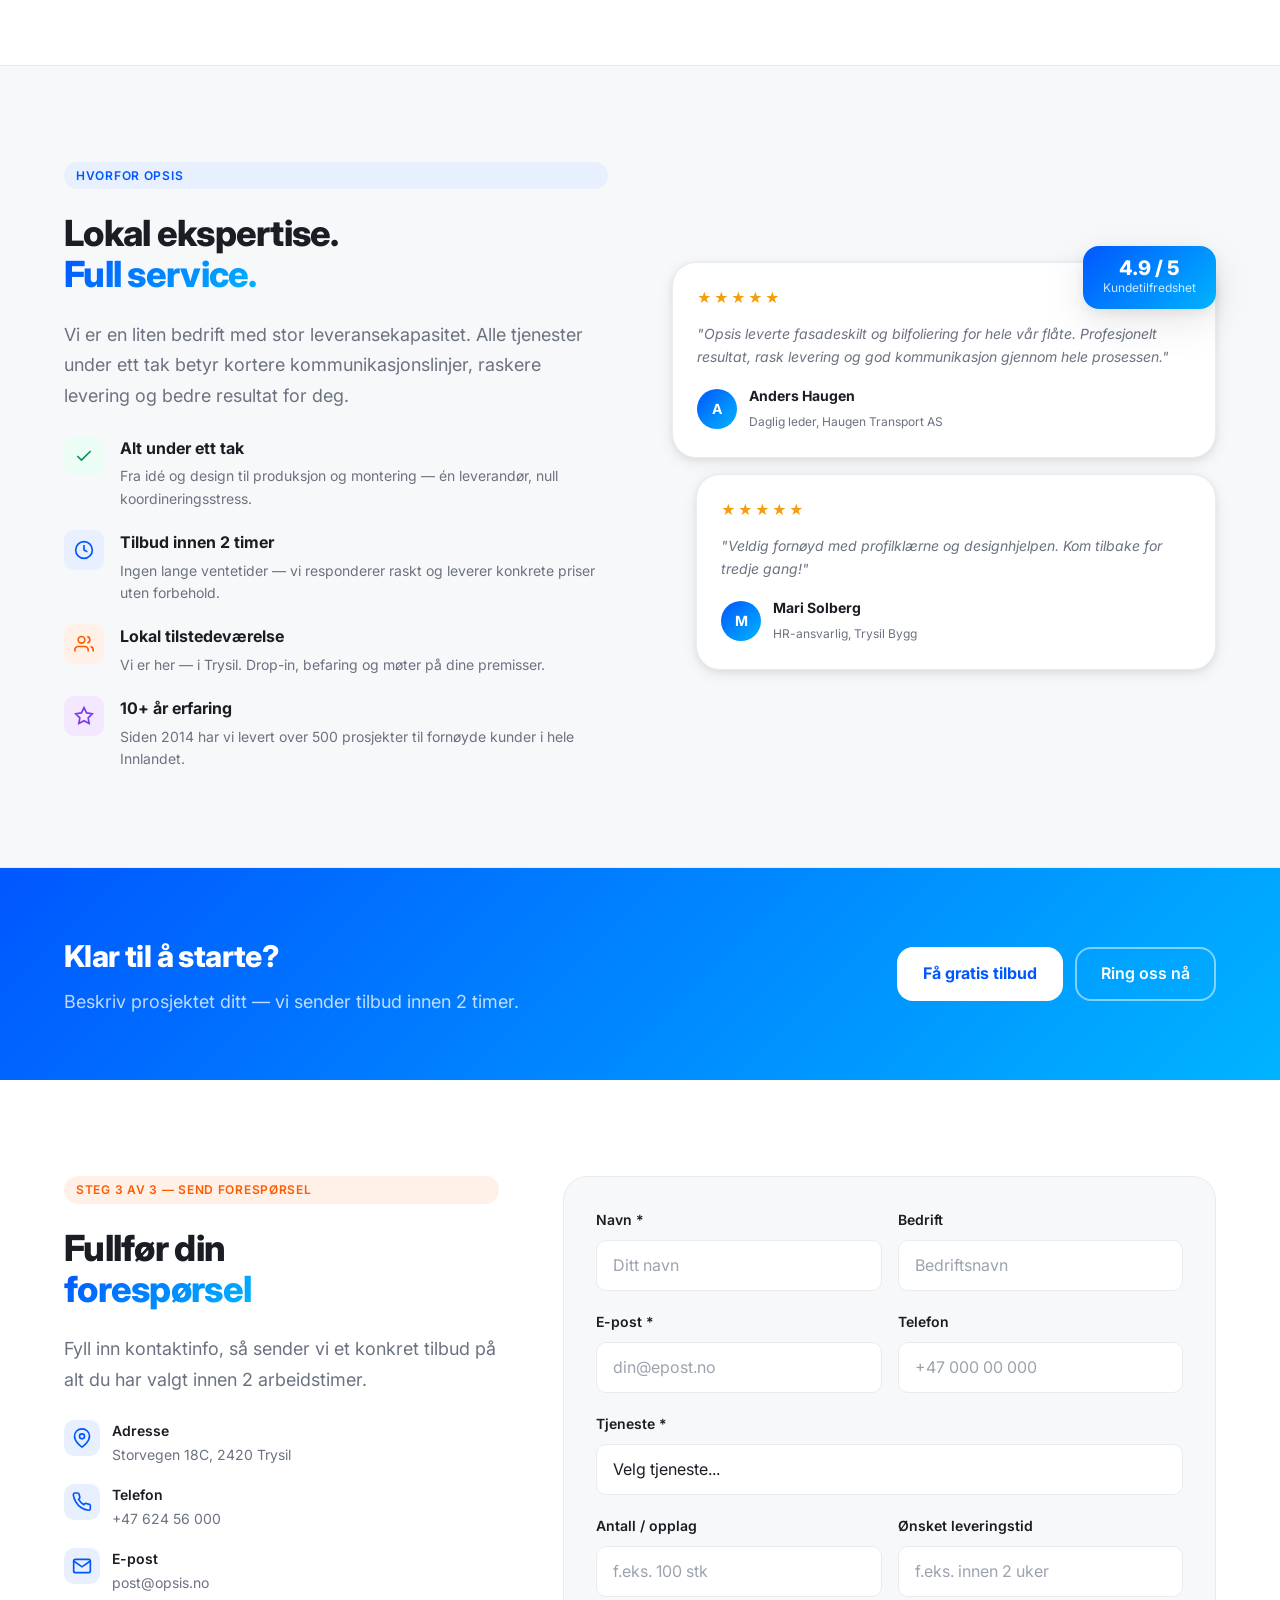
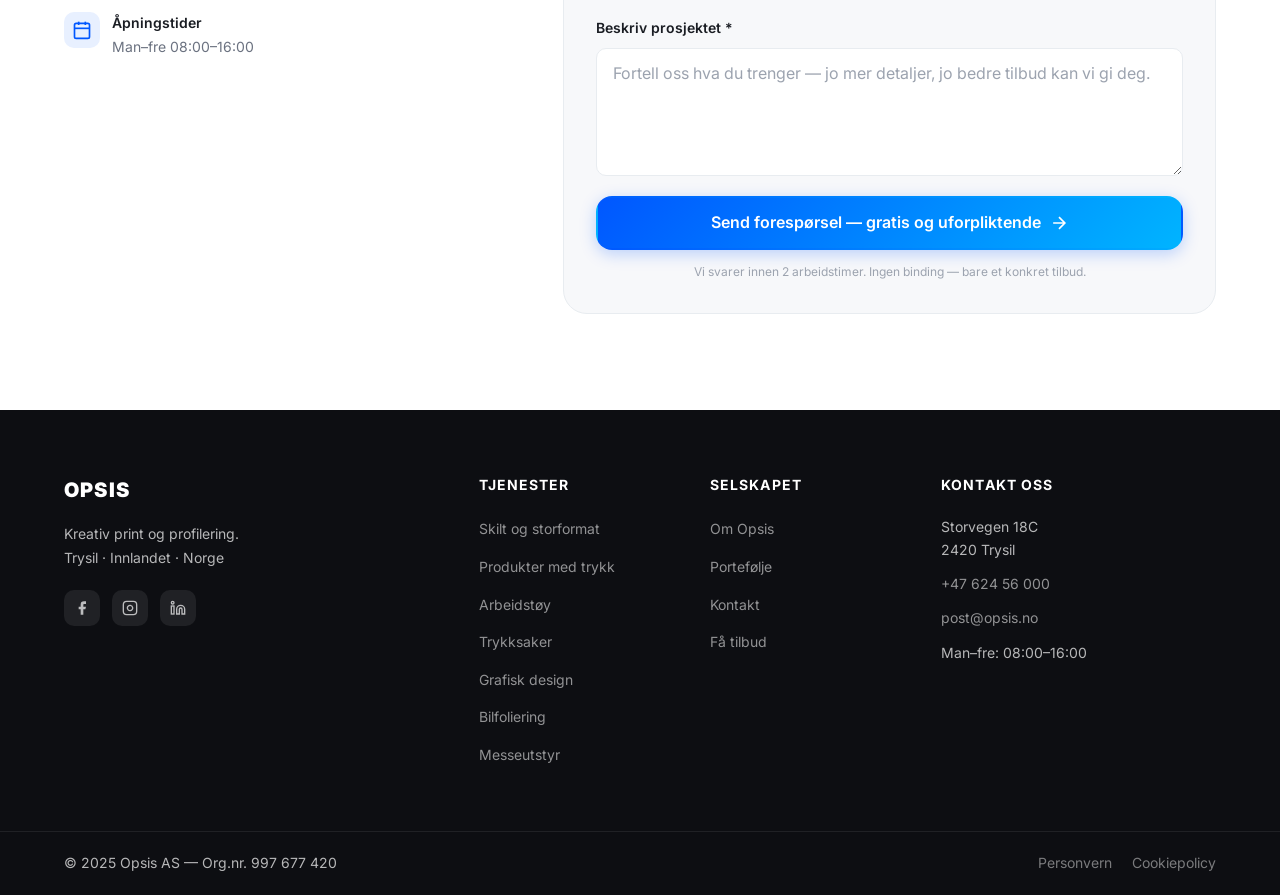
==== commit e60e884c: "feat: Netlify deployment + Decap CMS integration - netlify.toml: publish config, /admin redirect, se" ====
--- a/index.html
+++ b/index.html
@@ -9,6 +9,7 @@
   <link rel="preconnect" href="https://fonts.gstatic.com" crossorigin />
   <link href="https://fonts.googleapis.com/css2?family=Inter:wght@300;400;500;600;700;800&display=swap" rel="stylesheet" />
   <link rel="stylesheet" href="style.css" />
+  <script src="https://identity.netlify.com/v1/netlify-identity-widget.js"></script>
   <link rel="stylesheet" href="catalog.css" />
 </head>
 <body>
@@ -611,7 +612,9 @@
         </div>
       </div>
 
-      <form class="contact__form" id="quoteForm" novalidate>
+      <form class="contact__form" id="quoteForm" name="kontakt" method="POST" data-netlify="true" netlify-honeypot="bot-field" novalidate>
+        <input type="hidden" name="form-name" value="kontakt" />
+        <p style="display:none"><label>Ikke fyll inn: <input name="bot-field" /></label></p>
         <div class="form-row">
           <div class="form-group">
             <label for="name">Navn *</label>
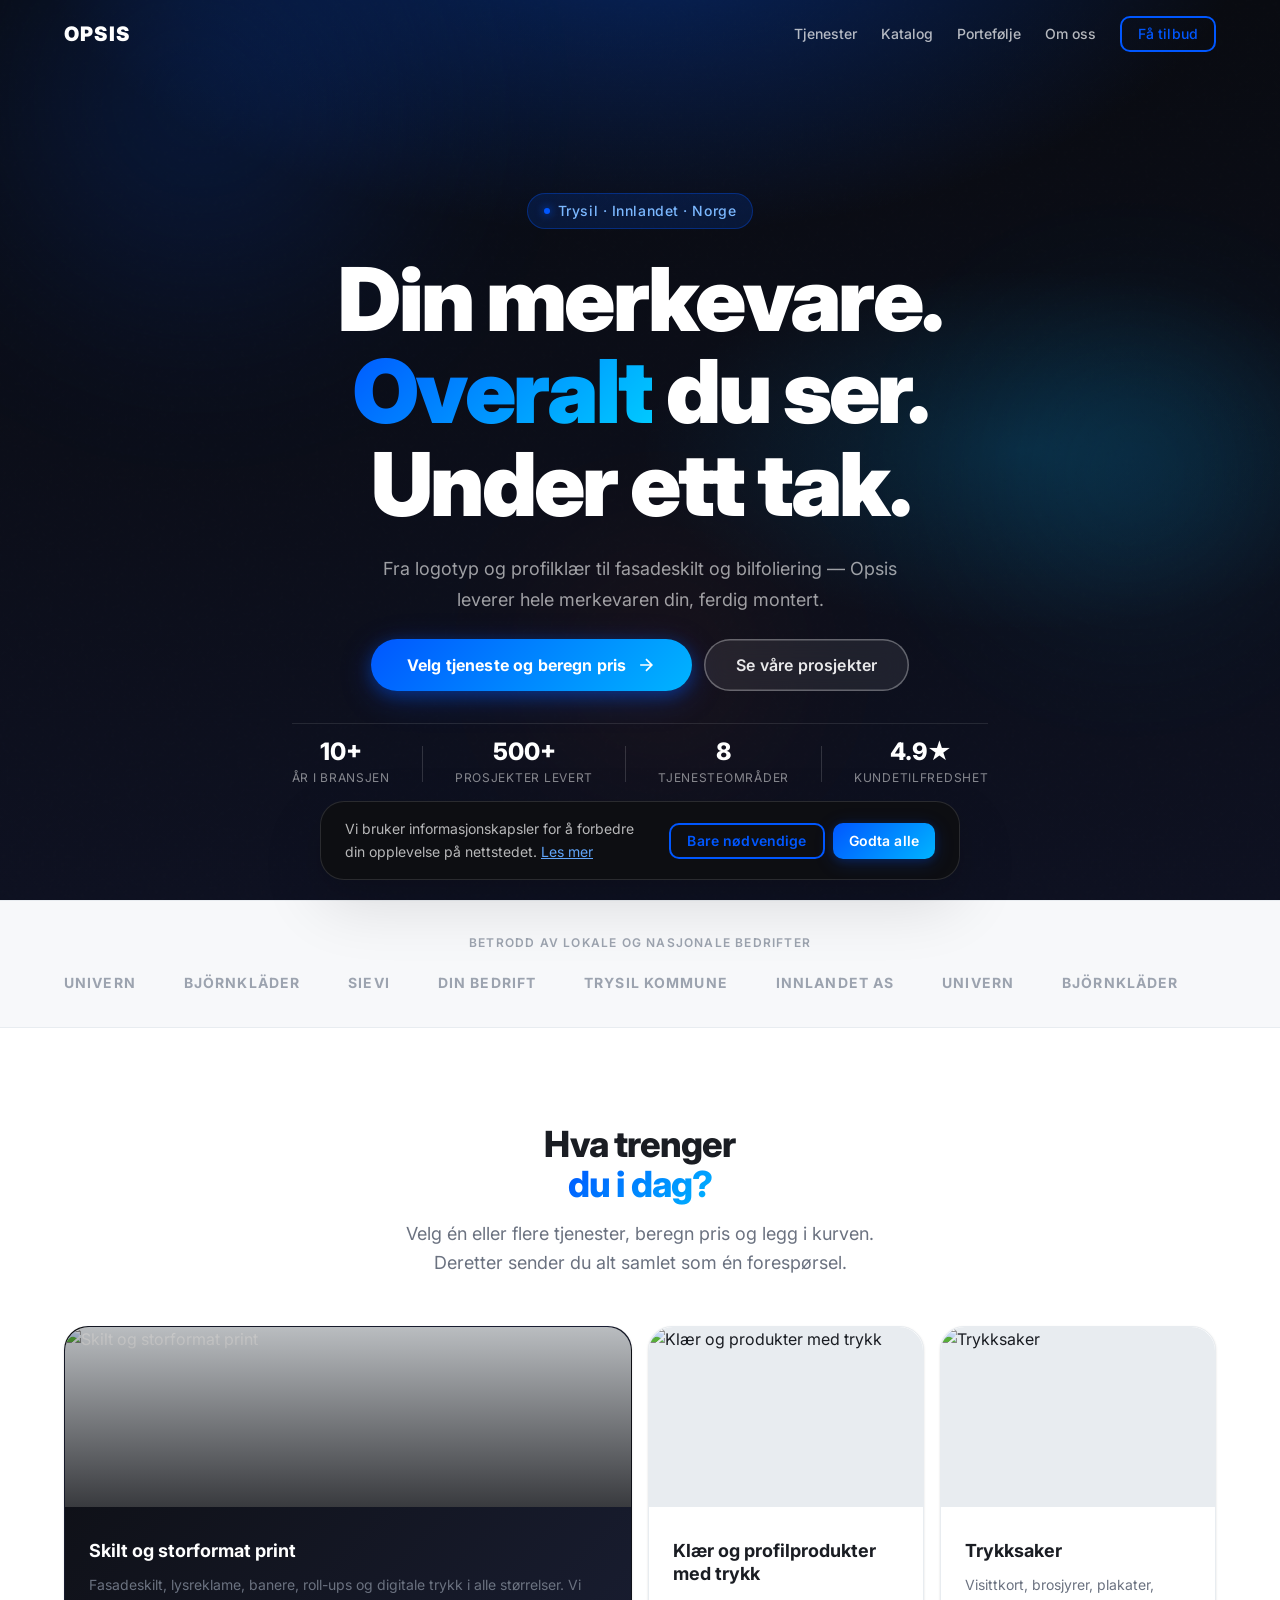
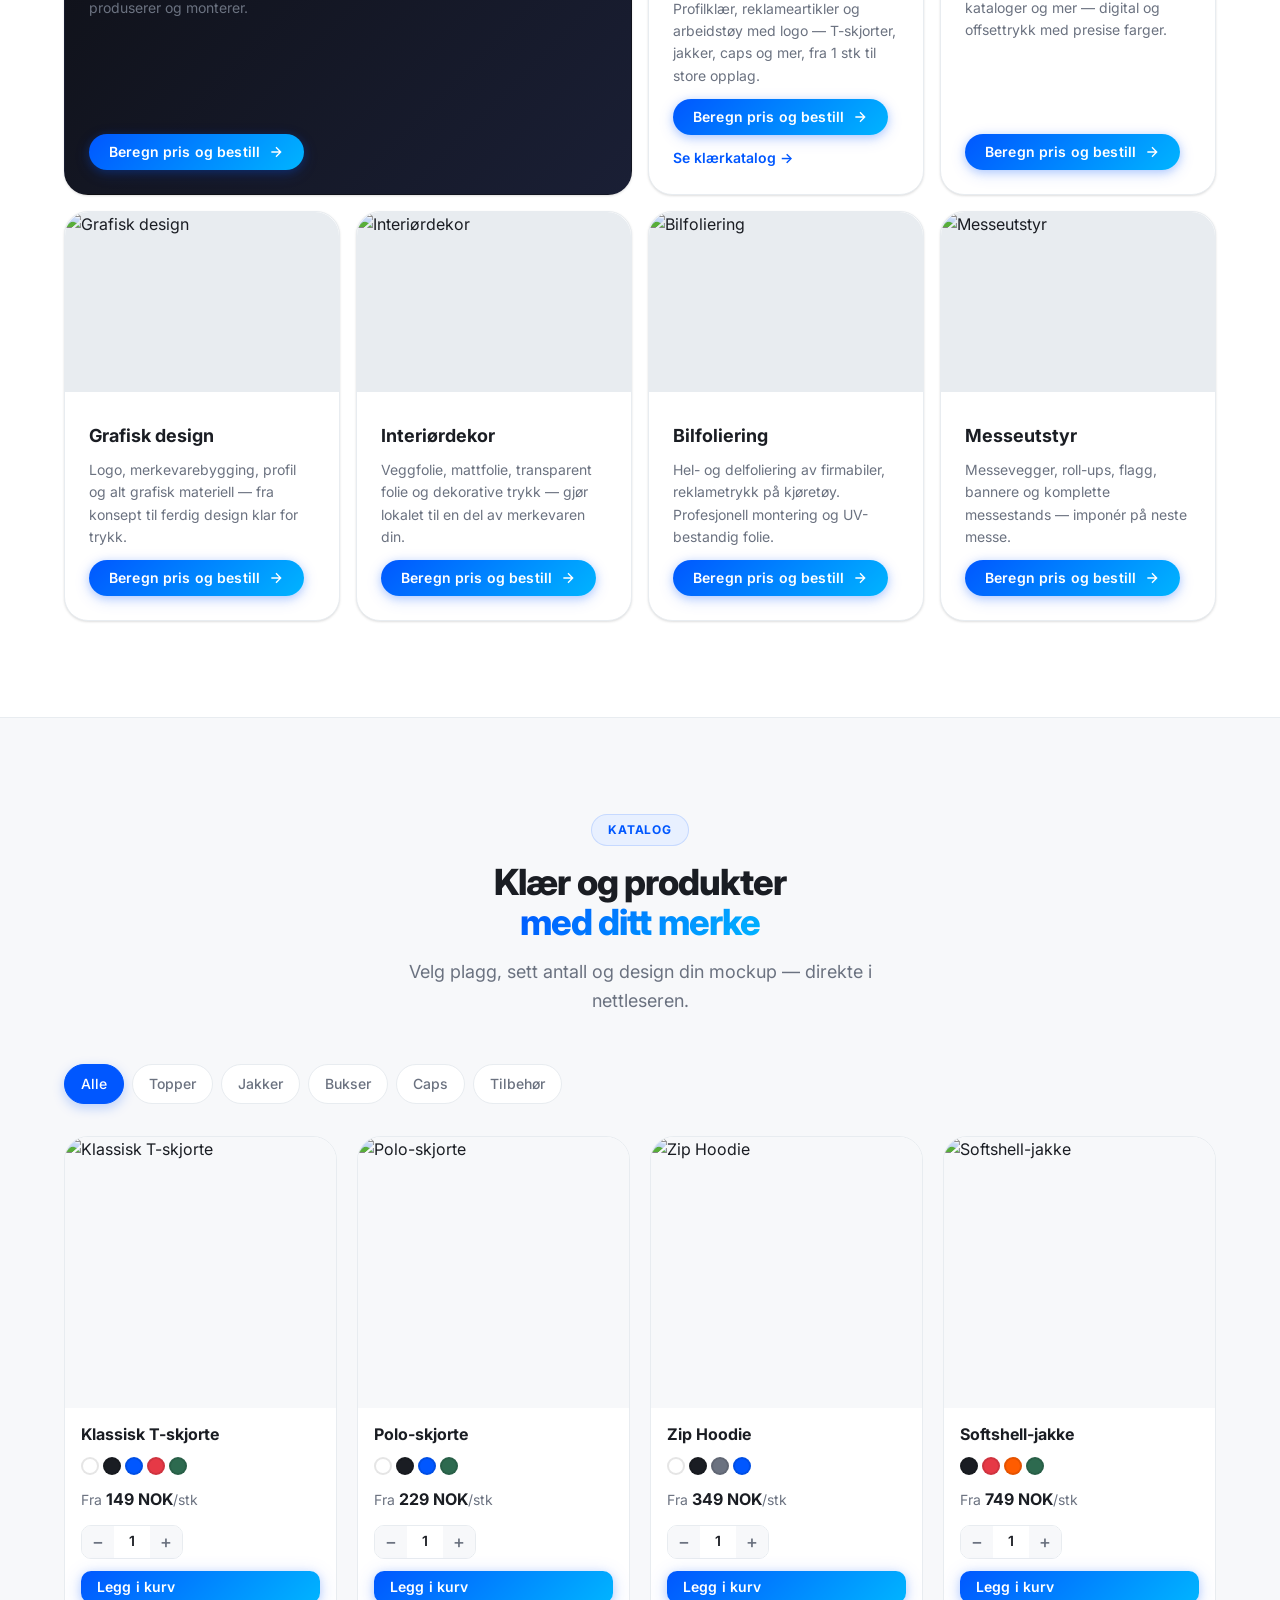
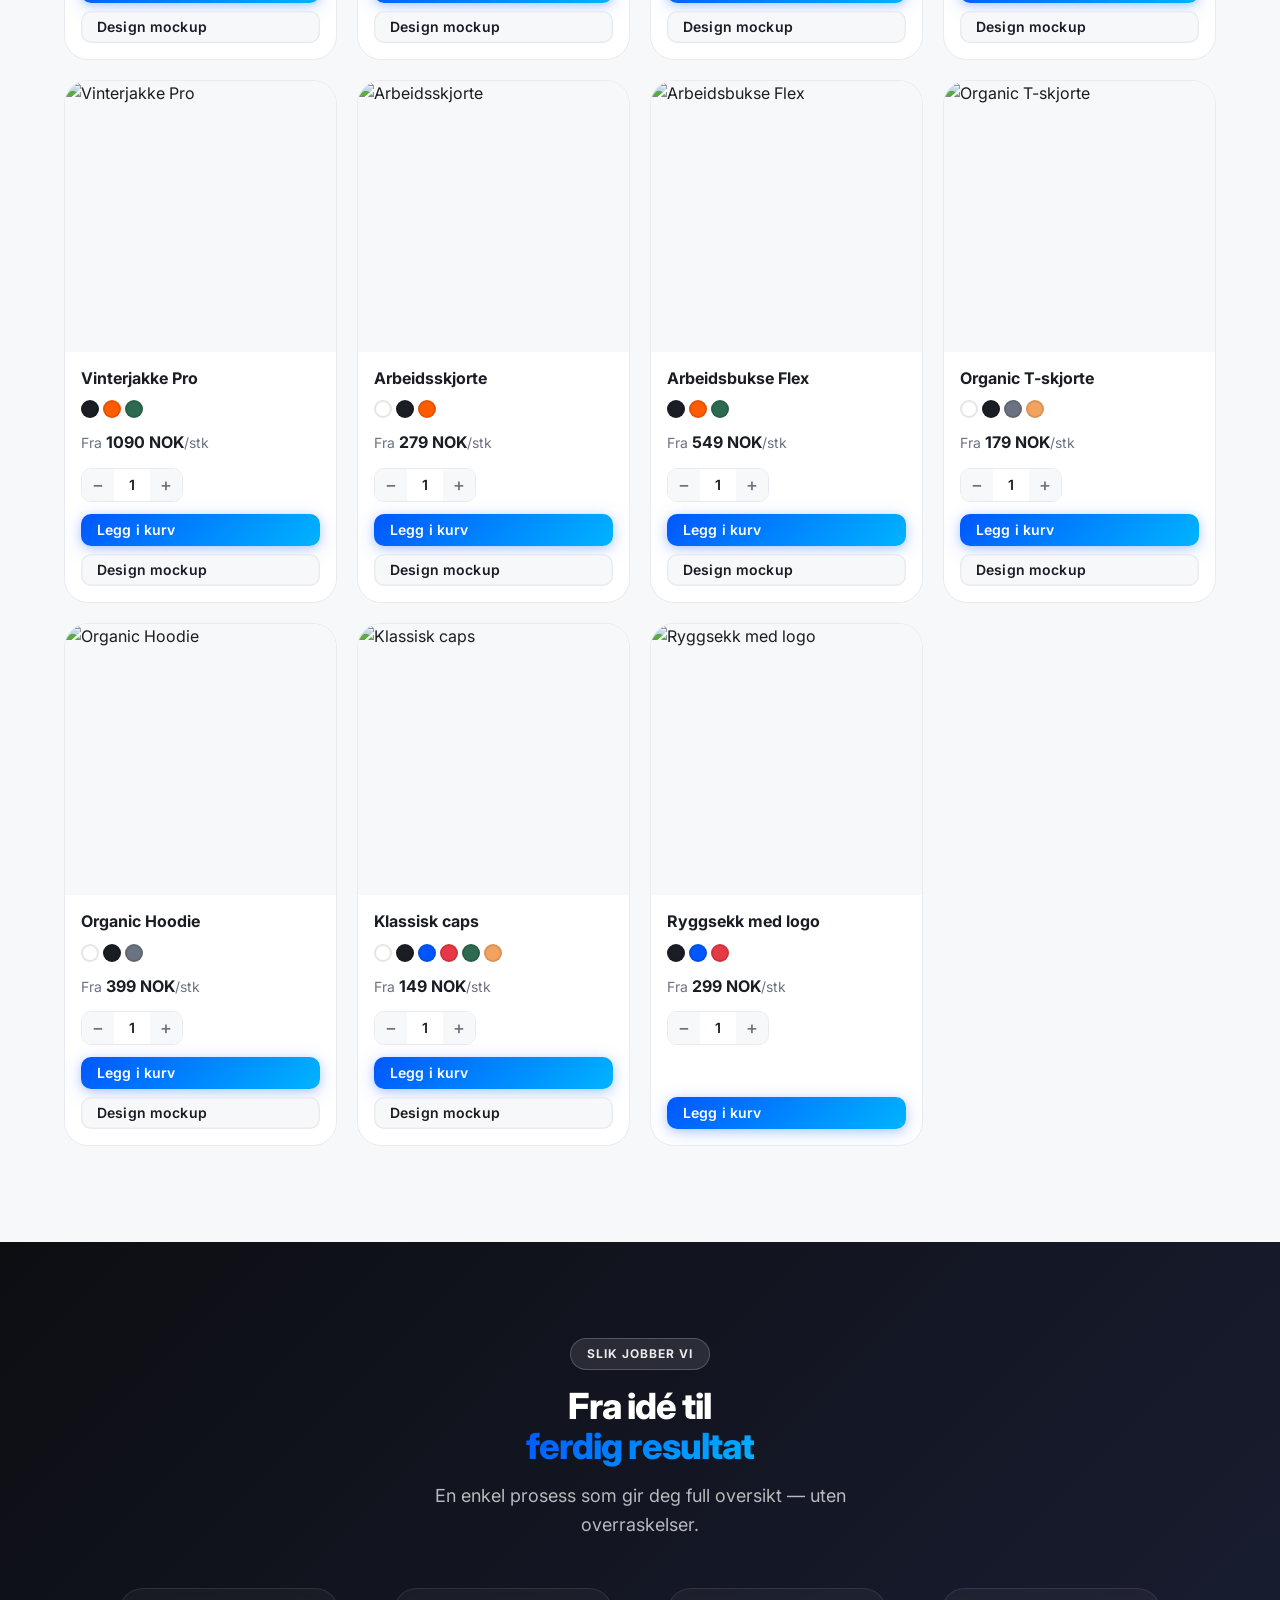
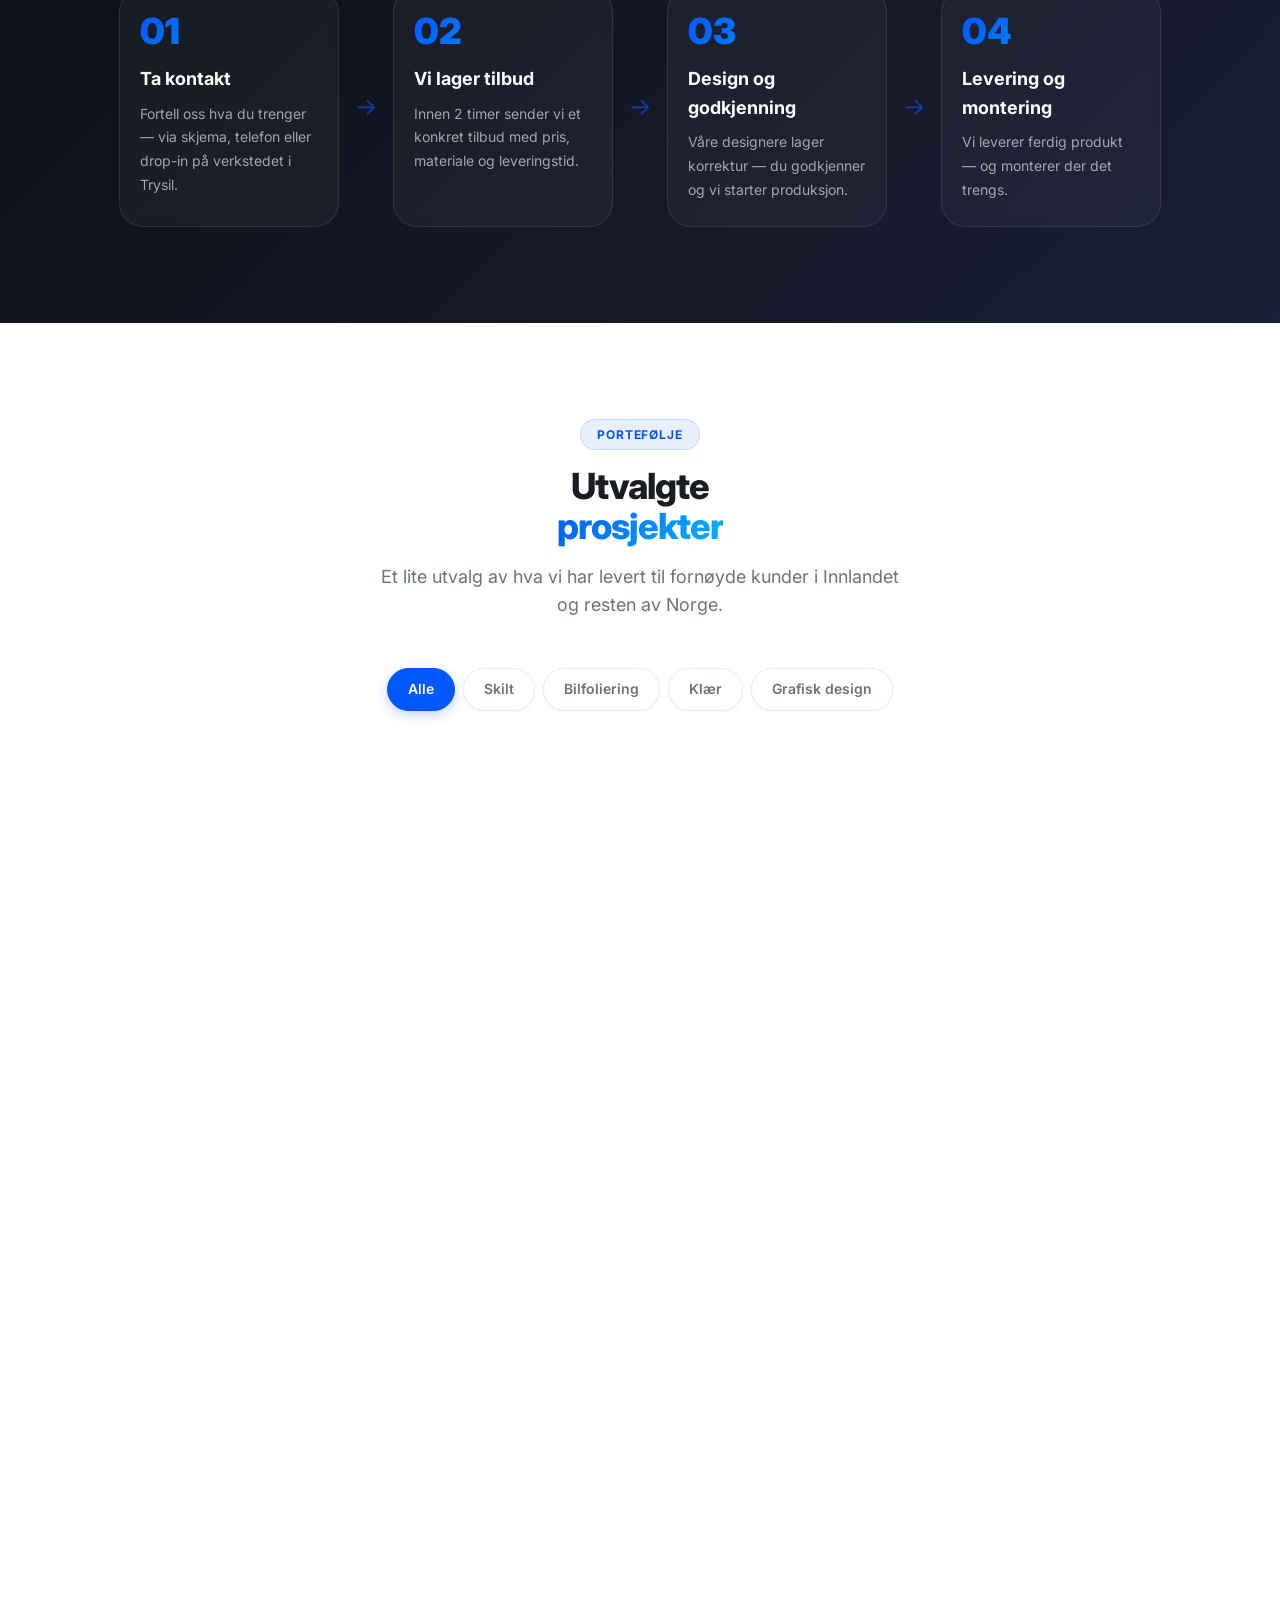
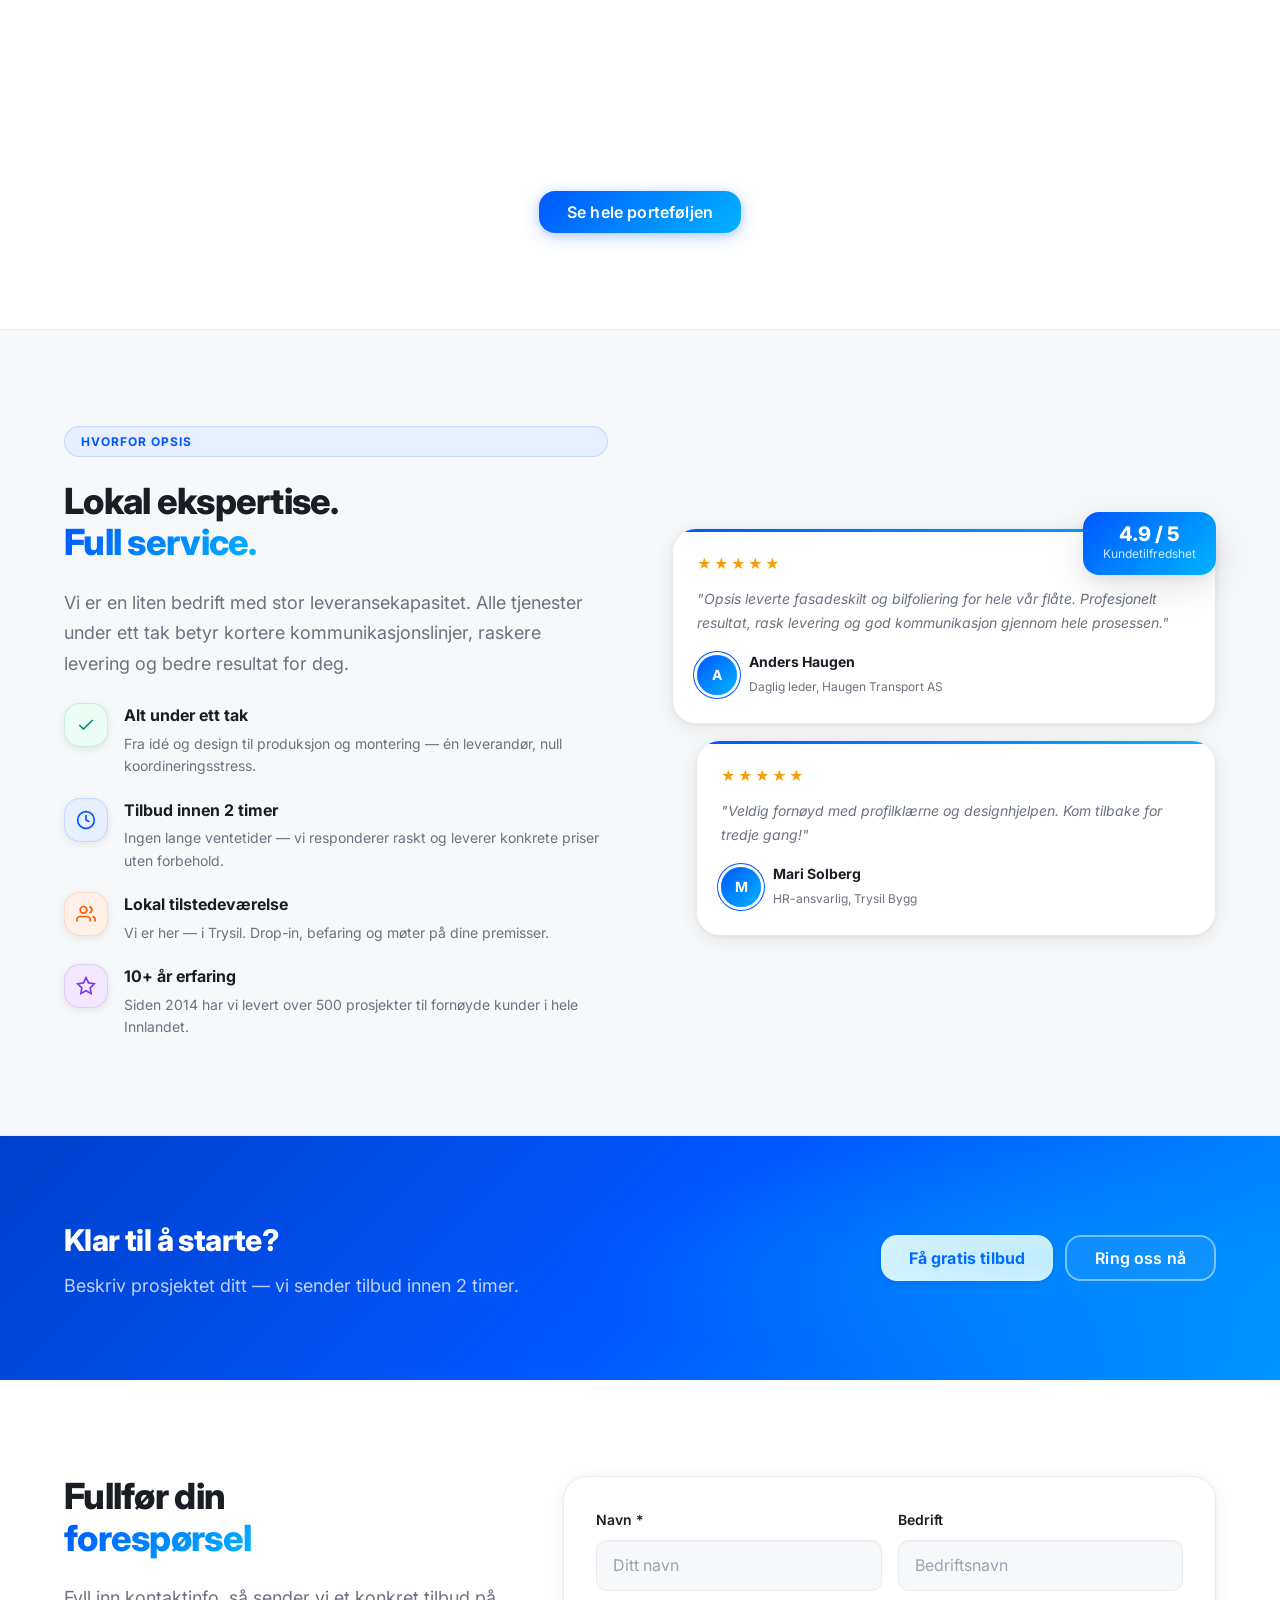
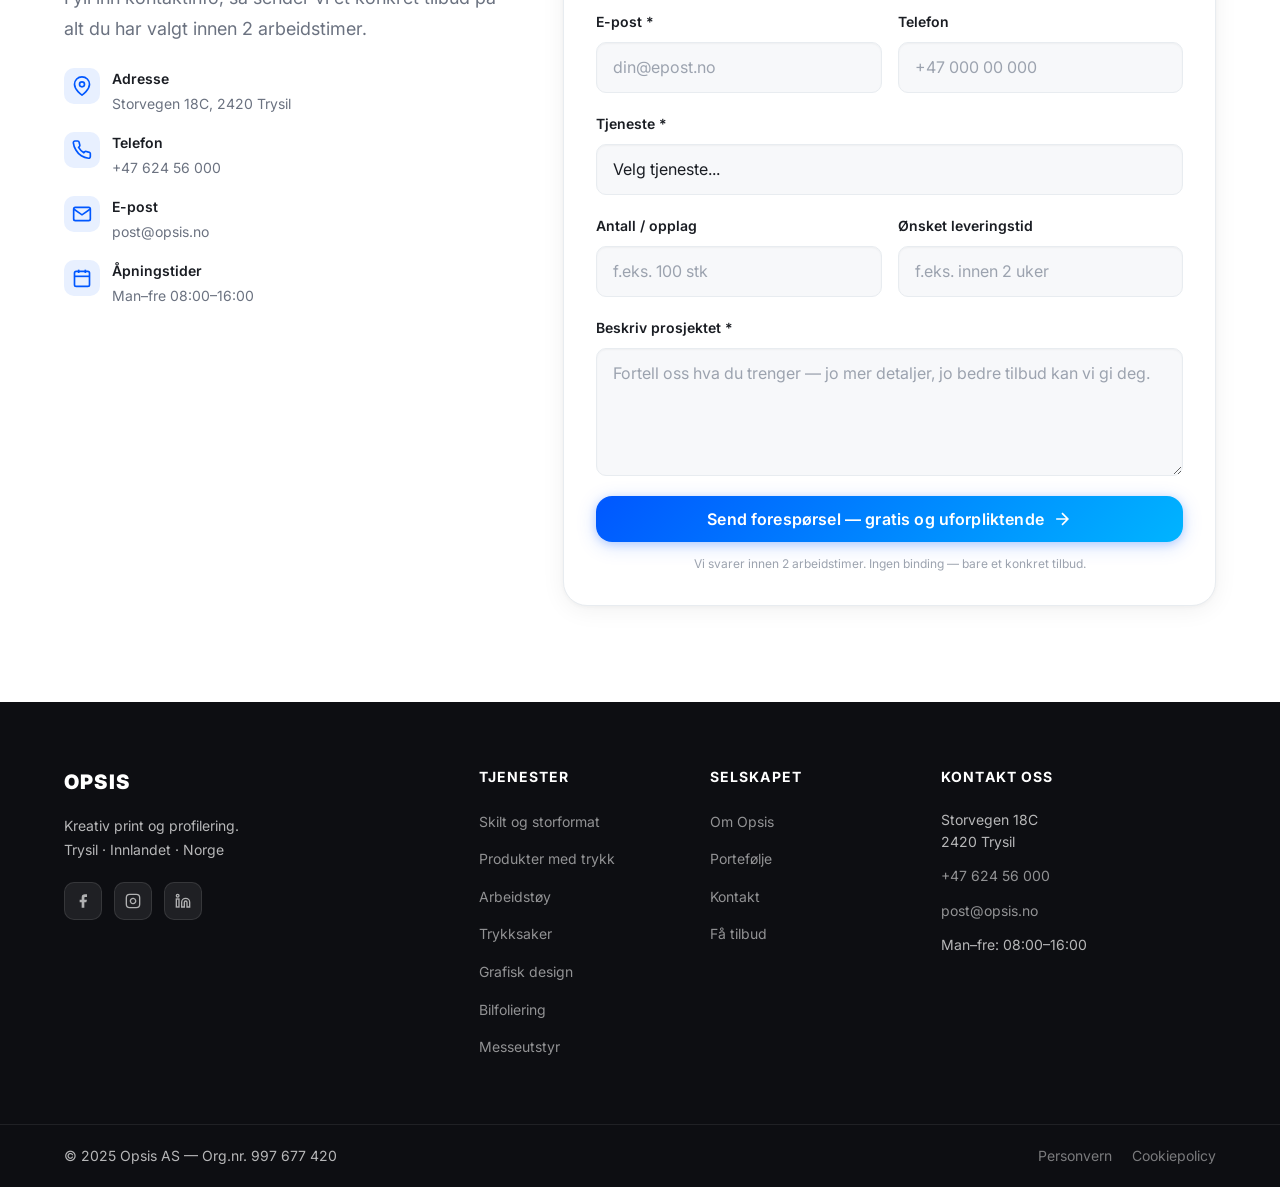
==== commit 57aa5519: "fix: 6 UI issues — buttons, process steps, navbar, badges, portfolio, CMS 1. Button stripes removed " ====
--- a/index.html
+++ b/index.html
@@ -150,7 +150,6 @@
   <section class="services" id="tjenester">
     <div class="container">
       <div class="section-header">
-        <span class="badge badge--accent">Steg 1 av 3 — Velg tjeneste</span>
         <h2>Hva trenger<br /><span class="gradient-text">du i dag?</span></h2>
         <p>Velg én eller flere tjenester, beregn pris og legg i kurven. Deretter sender du alt samlet som én forespørsel.</p>
       </div>
@@ -344,55 +343,8 @@
         <button class="filter-btn" data-filter="design">Grafisk design</button>
       </div>
 
-      <div class="portfolio__grid">
-        <div class="portfolio-item" data-category="skilt">
-          <div class="portfolio-item__img portfolio-item__img--1">
-            <div class="portfolio-item__overlay">
-              <span class="portfolio-item__tag">Skilt & storformat</span>
-              <h4>Fasadeskilt — Lokal bedrift</h4>
-            </div>
-          </div>
-        </div>
-        <div class="portfolio-item portfolio-item--wide" data-category="bil">
-          <div class="portfolio-item__img portfolio-item__img--2">
-            <div class="portfolio-item__overlay">
-              <span class="portfolio-item__tag">Bilfoliering</span>
-              <h4>Helbilfoliering — Firmabil</h4>
-            </div>
-          </div>
-        </div>
-        <div class="portfolio-item" data-category="design">
-          <div class="portfolio-item__img portfolio-item__img--3">
-            <div class="portfolio-item__overlay">
-              <span class="portfolio-item__tag">Grafisk design</span>
-              <h4>Logo og merkevare</h4>
-            </div>
-          </div>
-        </div>
-        <div class="portfolio-item" data-category="klaer">
-          <div class="portfolio-item__img portfolio-item__img--4">
-            <div class="portfolio-item__overlay">
-              <span class="portfolio-item__tag">Profilklær</span>
-              <h4>Arbeidstøy med logo</h4>
-            </div>
-          </div>
-        </div>
-        <div class="portfolio-item portfolio-item--wide" data-category="skilt">
-          <div class="portfolio-item__img portfolio-item__img--5">
-            <div class="portfolio-item__overlay">
-              <span class="portfolio-item__tag">Messeutstyr</span>
-              <h4>Komplett messestand</h4>
-            </div>
-          </div>
-        </div>
-        <div class="portfolio-item" data-category="design">
-          <div class="portfolio-item__img portfolio-item__img--6">
-            <div class="portfolio-item__overlay">
-              <span class="portfolio-item__tag">Trykksaker</span>
-              <h4>Brosjyre og visittkort</h4>
-            </div>
-          </div>
-        </div>
+      <div class="portfolio__grid" id="homePortfolioGrid">
+        <!-- Populated by home-portfolio.js from /data/portfolio.json (showOnHome: true) -->
       </div>
 
       <div class="portfolio__cta">
@@ -506,7 +458,6 @@
   <section class="order-summary" id="bestilling" style="display:none">
     <div class="container">
       <div class="section-header">
-        <span class="badge badge--accent">Steg 2 av 3 — Din kurv</span>
         <h2>Oversikt over<br /><span class="gradient-text">din bestilling</span></h2>
         <p>Se alle valgte tjenester og produkter med estimerte priser. Fjern eller endre det du ikke trenger.</p>
       </div>
@@ -559,7 +510,6 @@
     <div class="container contact__inner">
 
       <div class="contact__info">
-        <span class="badge badge--accent">Steg 3 av 3 — Send forespørsel</span>
         <h2>Fullfør din<br /><span class="gradient-text">forespørsel</span></h2>
         <p>Fyll inn kontaktinfo, så sender vi et konkret tilbud på alt du har valgt innen 2 arbeidstimer.</p>
 
@@ -921,5 +871,6 @@
   <script src="calculator.js"></script>
   <script src="catalog.js"></script>
   <script src="mockup.js"></script>
+  <script src="home-portfolio.js"></script>
 </body>
 </html>
--- a/style.css
+++ b/style.css
@@ -102,18 +102,19 @@
   display: inline-flex;
   align-items: center;
   gap: var(--space-2);
-  padding: var(--space-1) var(--space-3);
+  padding: 5px var(--space-4);
   background: var(--color-primary-light);
   color: var(--color-primary);
   font-size: var(--text-xs);
-  font-weight: 600;
-  letter-spacing: 0.06em;
+  font-weight: 700;
+  letter-spacing: 0.08em;
   text-transform: uppercase;
   border-radius: var(--radius-full);
-}
-
-.badge--accent  { background: var(--color-accent-light); color: var(--color-accent); }
-.badge--light   { background: rgba(255,255,255,.12); color: rgba(255,255,255,.9); }
+  border: 1px solid rgba(0,87,255,.15);
+}
+
+.badge--accent  { background: var(--color-accent-light); color: var(--color-accent); border-color: rgba(255,92,0,.15); }
+.badge--light   { background: rgba(255,255,255,.1); color: rgba(255,255,255,.9); border-color: rgba(255,255,255,.2); }
 
 /* ─── Buttons ────────────────────────────────────── */
 .btn {
@@ -121,54 +122,76 @@
   align-items: center;
   gap: var(--space-2);
   font-weight: 600;
+  line-height: 1;
   border-radius: var(--radius-md);
   transition: all var(--transition);
   white-space: nowrap;
   cursor: pointer;
-  border: 2px solid transparent;
-}
-
-.btn--sm  { padding: var(--space-2) var(--space-4); font-size: var(--text-sm); }
-.btn--md  { padding: var(--space-3) var(--space-5); font-size: var(--text-base); }
-.btn--lg  { padding: var(--space-3) var(--space-6); font-size: var(--text-base); border-radius: var(--radius-lg); }
+  border: none;
+  outline: none;
+  letter-spacing: 0.01em;
+}
+.btn:active { transform: translateY(0) !important; }
+
+.btn--sm  { padding: 9px var(--space-4); font-size: var(--text-sm); }
+.btn--md  { padding: 11px var(--space-5); font-size: var(--text-base); }
+.btn--lg  { padding: 13px 28px; font-size: var(--text-base); border-radius: var(--radius-lg); }
 .btn--full { width: 100%; justify-content: center; }
 
 .btn--primary {
   background: var(--gradient-primary);
   color: #fff;
-  box-shadow: 0 4px 16px rgba(0,87,255,.25);
+  box-shadow: 0 2px 8px rgba(0,87,255,.20), 0 4px 20px rgba(0,87,255,.18);
 }
 .btn--primary:hover {
   transform: translateY(-2px);
-  box-shadow: 0 8px 24px rgba(0,87,255,.35);
+  box-shadow: 0 4px 12px rgba(0,87,255,.25), 0 8px 28px rgba(0,87,255,.28);
 }
 
 .btn--outline {
-  border-color: var(--color-primary);
+  border: 2px solid var(--color-primary);
   color: var(--color-primary);
   background: transparent;
 }
-.btn--outline:hover { background: var(--color-primary-light); }
+.btn--outline:hover {
+  background: var(--color-primary);
+  color: #fff;
+  box-shadow: 0 4px 16px rgba(0,87,255,.2);
+}
 
 .btn--outline-white {
-  border-color: rgba(255,255,255,.5);
+  border: 2px solid rgba(255,255,255,.45);
   color: #fff;
-  background: transparent;
-}
-.btn--outline-white:hover { background: rgba(255,255,255,.12); }
+  background: rgba(255,255,255,.06);
+  backdrop-filter: blur(8px);
+}
+.btn--outline-white:hover {
+  background: rgba(255,255,255,.16);
+  border-color: rgba(255,255,255,.7);
+}
 
 .btn--ghost {
   color: var(--color-text);
-  background: rgba(0,0,0,.04);
-}
-.btn--ghost:hover { background: rgba(0,0,0,.08); }
+  background: var(--color-bg-subtle);
+  box-shadow: inset 0 0 0 1.5px var(--color-border);
+}
+.btn--ghost:hover {
+  background: var(--color-bg);
+  box-shadow: inset 0 0 0 1.5px rgba(0,87,255,.25);
+  color: var(--color-primary);
+}
 
 .btn--white {
   background: #fff;
   color: var(--color-primary);
   font-weight: 700;
-}
-.btn--white:hover { background: var(--color-primary-light); }
+  box-shadow: 0 2px 8px rgba(0,0,0,.1);
+}
+.btn--white:hover {
+  background: var(--color-primary-light);
+  box-shadow: 0 4px 16px rgba(0,0,0,.12);
+  transform: translateY(-1px);
+}
 
 /* ─── Section Header ─────────────────────────────── */
 .section-header {
@@ -184,8 +207,12 @@
 .section-header h2 {
   font-size: var(--text-4xl);
   font-weight: 800;
-  line-height: 1.15;
-  letter-spacing: -0.02em;
+  line-height: 1.12;
+  letter-spacing: -0.025em;
+}
+
+.section-header p {
+  max-width: 520px;
 }
 
 .section-header p { color: var(--color-text-muted); font-size: var(--text-lg); }
@@ -244,15 +271,21 @@
   gap: var(--space-6);
 }
 
+/* Default (dark hero) */
 .navbar__nav a {
   font-size: var(--text-sm);
   font-weight: 500;
-  color: var(--color-text-muted);
+  color: rgba(255,255,255,.7);
   transition: color var(--transition);
 }
-
-.navbar__nav a:hover { color: var(--color-text); }
+.navbar__nav a:hover { color: #fff; }
 .navbar__nav .btn { color: var(--color-primary); }
+
+/* After scroll (white bg) */
+.navbar.scrolled .navbar__nav a { color: var(--color-text-muted); }
+.navbar.scrolled .navbar__nav a:hover { color: var(--color-text); }
+.navbar.scrolled .navbar__burger span { background: var(--color-text); }
+
 
 .navbar__burger {
   display: none;
@@ -264,10 +297,14 @@
 .navbar__burger span {
   display: block;
   width: 22px; height: 2px;
-  background: var(--color-text);
+  background: #fff;
   border-radius: 2px;
-  transition: all var(--transition);
-}
+  transition: transform 0.28s ease, opacity 0.2s ease;
+  transform-origin: center;
+}
+.navbar__burger.active span:nth-child(1) { transform: translateY(7px) rotate(45deg); }
+.navbar__burger.active span:nth-child(2) { opacity: 0; transform: scaleX(0); }
+.navbar__burger.active span:nth-child(3) { transform: translateY(-7px) rotate(-45deg); }
 
 /* ════════════════════════════════════════════════════
    HERO
@@ -469,19 +506,22 @@
   display: inline-flex;
   align-items: center;
   gap: 10px;
-  padding: 16px 32px;
+  padding: 16px 36px;
   background: var(--gradient-primary);
   color: #fff;
   font-size: var(--text-base);
   font-weight: 700;
+  line-height: 1;
   border-radius: var(--radius-full);
-  box-shadow: 0 8px 32px rgba(0,87,255,.4);
-  transition: var(--transition);
+  box-shadow: 0 4px 16px rgba(0,87,255,.35), 0 8px 32px rgba(0,87,255,.25);
+  transition: all var(--transition);
+  letter-spacing: 0.01em;
 }
 .btn--hero-primary:hover {
   transform: translateY(-2px);
-  box-shadow: 0 12px 40px rgba(0,87,255,.55);
-}
+  box-shadow: 0 6px 20px rgba(0,87,255,.42), 0 12px 40px rgba(0,87,255,.32);
+}
+.btn--hero-primary:active { transform: translateY(0); }
 
 .btn--hero-ghost {
   display: inline-flex;
@@ -489,18 +529,23 @@
   gap: 8px;
   padding: 16px 32px;
   background: rgba(255,255,255,.08);
-  border: 1px solid rgba(255,255,255,.2);
-  color: rgba(255,255,255,.85);
+  box-shadow: inset 0 0 0 1.5px rgba(255,255,255,.3);
+  border: none;
+  color: rgba(255,255,255,.9);
   font-size: var(--text-base);
   font-weight: 600;
+  line-height: 1;
   border-radius: var(--radius-full);
-  backdrop-filter: blur(8px);
-  transition: var(--transition);
+  backdrop-filter: blur(12px);
+  transition: all var(--transition);
+  letter-spacing: 0.01em;
 }
 .btn--hero-ghost:hover {
-  background: rgba(255,255,255,.14);
-  border-color: rgba(255,255,255,.35);
-}
+  background: rgba(255,255,255,.15);
+  box-shadow: inset 0 0 0 1.5px rgba(255,255,255,.6);
+  transform: translateY(-1px);
+}
+.btn--hero-ghost:active { transform: translateY(0); }
 
 /* Hero stats */
 .hero--dark .hero__stats {
@@ -798,7 +843,7 @@
 }
 
 .service-card {
-  background: var(--color-bg-subtle);
+  background: #fff;
   border: 1px solid var(--color-border);
   border-radius: var(--radius-xl);
   padding: var(--space-6);
@@ -807,12 +852,13 @@
   gap: var(--space-3);
   transition: all var(--transition);
   cursor: default;
+  box-shadow: var(--shadow-sm);
 }
 
 .service-card:hover {
-  border-color: var(--color-primary);
-  box-shadow: var(--shadow-md), 0 0 0 1px var(--color-primary);
-  transform: translateY(-3px);
+  border-color: rgba(0,87,255,.3);
+  box-shadow: 0 0 0 1px rgba(0,87,255,.15), 0 8px 32px rgba(0,87,255,.1), 0 2px 8px rgba(0,0,0,.06);
+  transform: translateY(-4px);
 }
 
 .service-card--featured {
@@ -831,8 +877,9 @@
   width: 48px; height: 48px;
   padding: var(--space-2);
   background: var(--color-primary-light);
-  border-radius: var(--radius-md);
+  border-radius: var(--radius-lg);
   color: var(--color-primary);
+  box-shadow: inset 0 1px 2px rgba(0,87,255,.12);
 }
 
 .service-card__icon svg { width: 100%; height: 100%; }
@@ -873,7 +920,7 @@
 
 .process__steps {
   display: flex;
-  align-items: flex-start;
+  align-items: stretch;
   gap: var(--space-4);
   justify-content: center;
 }
@@ -884,6 +931,11 @@
   display: flex;
   flex-direction: column;
   gap: var(--space-4);
+  background: rgba(255,255,255,.04);
+  border: 1px solid rgba(255,255,255,.09);
+  border-radius: var(--radius-xl);
+  padding: var(--space-6) var(--space-5);
+  backdrop-filter: blur(4px);
 }
 
 .process-step__number {
@@ -911,8 +963,10 @@
 .process-step__arrow {
   color: var(--color-primary);
   font-size: var(--text-2xl);
-  padding-top: var(--space-8);
   flex-shrink: 0;
+  display: flex;
+  align-items: center;
+  opacity: 0.6;
 }
 
 /* ════════════════════════════════════════════════════
@@ -932,21 +986,27 @@
 }
 
 .filter-btn {
-  padding: var(--space-2) var(--space-4);
+  padding: 9px var(--space-5);
   border-radius: var(--radius-full);
   font-size: var(--text-sm);
-  font-weight: 500;
+  font-weight: 600;
   color: var(--color-text-muted);
-  border: 1px solid var(--color-border);
+  border: 1.5px solid var(--color-border);
   background: var(--color-bg);
   transition: all var(--transition);
-}
-
-.filter-btn:hover,
+  box-shadow: 0 1px 3px rgba(0,0,0,.05);
+}
+
+.filter-btn:hover {
+  border-color: var(--color-primary);
+  color: var(--color-primary);
+  background: var(--color-primary-light);
+}
 .filter-btn--active {
   background: var(--color-primary);
   border-color: var(--color-primary);
   color: #fff;
+  box-shadow: 0 4px 12px rgba(0,87,255,.25);
 }
 
 .portfolio__grid {
@@ -954,6 +1014,7 @@
   grid-template-columns: repeat(3, 1fr);
   grid-auto-rows: 240px;
   gap: var(--space-4);
+  grid-auto-flow: dense;
 }
 
 .portfolio-item {
@@ -984,7 +1045,7 @@
 .portfolio-item__overlay {
   position: absolute;
   inset: 0;
-  background: linear-gradient(to top, rgba(0,0,0,.7) 0%, transparent 50%);
+  background: linear-gradient(to top, rgba(0,0,0,.82) 0%, rgba(0,0,0,.15) 55%, transparent 75%);
   padding: var(--space-5);
   display: flex;
   flex-direction: column;
@@ -998,13 +1059,15 @@
 
 .portfolio-item__tag {
   display: inline-block;
-  padding: 2px var(--space-2);
+  padding: 3px var(--space-3);
   background: var(--color-primary);
   color: #fff;
   font-size: var(--text-xs);
-  font-weight: 600;
-  border-radius: var(--radius-sm);
+  font-weight: 700;
+  border-radius: var(--radius-full);
   width: fit-content;
+  letter-spacing: 0.04em;
+  text-transform: uppercase;
 }
 
 .portfolio-item__overlay h4 {
@@ -1067,19 +1130,20 @@
 }
 
 .point__icon {
-  width: 40px; height: 40px;
-  border-radius: var(--radius-md);
+  width: 44px; height: 44px;
+  border-radius: var(--radius-lg);
   display: flex;
   align-items: center;
   justify-content: center;
   flex-shrink: 0;
+  box-shadow: 0 2px 8px rgba(0,0,0,.08);
 }
 
 .point__icon svg { width: 20px; height: 20px; }
-.point__icon--green  { background: #ECFDF5; color: #059669; }
-.point__icon--blue   { background: var(--color-primary-light); color: var(--color-primary); }
-.point__icon--orange { background: var(--color-accent-light); color: var(--color-accent); }
-.point__icon--purple { background: #F3E8FF; color: #7C3AED; }
+.point__icon--green  { background: #ECFDF5; color: #059669; border: 1px solid rgba(5,150,105,.15); }
+.point__icon--blue   { background: var(--color-primary-light); color: var(--color-primary); border: 1px solid rgba(0,87,255,.15); }
+.point__icon--orange { background: var(--color-accent-light); color: var(--color-accent); border: 1px solid rgba(255,92,0,.15); }
+.point__icon--purple { background: #F3E8FF; color: #7C3AED; border: 1px solid rgba(124,58,237,.15); }
 
 .point h4 { font-size: var(--text-base); font-weight: 700; margin-bottom: var(--space-1); }
 .point p  { font-size: var(--text-sm); color: var(--color-text-muted); line-height: 1.6; }
@@ -1099,7 +1163,17 @@
   border: 1px solid var(--color-border);
   border-radius: var(--radius-xl);
   padding: var(--space-6);
-  box-shadow: var(--shadow-md);
+  box-shadow: 0 4px 20px rgba(0,0,0,.07), 0 1px 4px rgba(0,0,0,.05);
+  position: relative;
+  overflow: hidden;
+}
+.testimonial-card::before {
+  content: '';
+  position: absolute;
+  top: 0; left: 0; right: 0;
+  height: 3px;
+  background: var(--gradient-primary);
+  border-radius: var(--radius-xl) var(--radius-xl) 0 0;
 }
 
 .testimonial-card--secondary {
@@ -1138,6 +1212,7 @@
   font-weight: 700;
   font-size: var(--text-sm);
   flex-shrink: 0;
+  box-shadow: 0 0 0 3px #fff, 0 0 0 4px var(--color-primary);
 }
 
 .testimonial-author strong { font-size: var(--text-sm); font-weight: 700; display: block; }
@@ -1163,8 +1238,17 @@
    CTA BAND
 ════════════════════════════════════════════════════ */
 .cta-band {
-  padding: var(--space-16) 0;
-  background: var(--gradient-primary);
+  padding: var(--space-20) 0;
+  background: linear-gradient(135deg, #0040CC 0%, #0057FF 50%, #0096FF 100%);
+  position: relative;
+  overflow: hidden;
+}
+.cta-band::before {
+  content: '';
+  position: absolute;
+  inset: 0;
+  background: radial-gradient(ellipse 60% 80% at 80% 50%, rgba(0,180,255,.25) 0%, transparent 60%);
+  pointer-events: none;
 }
 
 .cta-band__inner {
@@ -1270,10 +1354,11 @@
   display: flex;
   flex-direction: column;
   gap: var(--space-5);
-  background: var(--color-bg-subtle);
+  background: #fff;
   border: 1px solid var(--color-border);
   border-radius: var(--radius-xl);
   padding: var(--space-8);
+  box-shadow: 0 4px 24px rgba(0,0,0,.06), 0 1px 4px rgba(0,0,0,.04);
 }
 
 .form-row {
@@ -1297,14 +1382,22 @@
 .form-group input,
 .form-group select,
 .form-group textarea {
-  padding: var(--space-3) var(--space-4);
+  padding: 12px var(--space-4);
   border: 1.5px solid var(--color-border);
   border-radius: var(--radius-md);
-  background: #fff;
+  background: var(--color-bg-subtle);
   color: var(--color-text);
   font-size: var(--text-base);
-  transition: border-color var(--transition), box-shadow var(--transition);
+  transition: border-color var(--transition), box-shadow var(--transition), background var(--transition);
   appearance: none;
+  box-shadow: 0 1px 2px rgba(0,0,0,.04) inset;
+}
+
+.form-group input:hover,
+.form-group select:hover,
+.form-group textarea:hover {
+  border-color: rgba(0,87,255,.35);
+  background: #fff;
 }
 
 .form-group input::placeholder,
@@ -1315,7 +1408,8 @@
 .form-group textarea:focus {
   outline: none;
   border-color: var(--color-primary);
-  box-shadow: 0 0 0 3px rgba(0,87,255,.12);
+  background: #fff;
+  box-shadow: 0 0 0 4px rgba(0,87,255,.12);
 }
 
 .form-group textarea { resize: vertical; min-height: 120px; }
@@ -1356,19 +1450,23 @@
 }
 
 .footer__social a {
-  width: 36px; height: 36px;
+  width: 38px; height: 38px;
   display: flex;
   align-items: center;
   justify-content: center;
   border-radius: var(--radius-md);
   background: rgba(255,255,255,.08);
-  color: rgba(255,255,255,.7);
+  border: 1px solid rgba(255,255,255,.1);
+  color: rgba(255,255,255,.65);
   transition: all var(--transition);
 }
 
 .footer__social a:hover {
   background: var(--color-primary);
+  border-color: var(--color-primary);
   color: #fff;
+  transform: translateY(-2px);
+  box-shadow: 0 4px 12px rgba(0,87,255,.4);
 }
 
 .footer__social svg { width: 16px; height: 16px; }
@@ -1391,10 +1489,13 @@
 .footer__links a {
   font-size: var(--text-sm);
   color: rgba(255,255,255,.55);
-  transition: color var(--transition);
-}
-
-.footer__links a:hover { color: #fff; }
+  transition: all var(--transition);
+}
+
+.footer__links a:hover {
+  color: #fff;
+  padding-left: var(--space-2);
+}
 
 .footer__contact address {
   font-style: normal;
@@ -1551,11 +1652,62 @@
   .cookie-banner__content { flex-direction: column; }
   .cookie-banner__actions { width: 100%; justify-content: stretch; }
   .cookie-banner__actions .btn { flex: 1; justify-content: center; }
+
+  /* Touch targets */
+  .navbar__burger { min-width: 44px; min-height: 44px; justify-content: center; }
+  .filter-btn { min-height: 44px; }
+  .global-cart-fab { width: 56px; height: 56px; }
+
+  /* Logo band — slower on mobile (battery) */
+  .logo-band__logos { animation-duration: 40s; }
+
+  /* Process — vertical timeline */
+  .process__steps {
+    padding-left: var(--space-10);
+    position: relative;
+    gap: 0;
+  }
+  .process__steps::before {
+    content: '';
+    position: absolute;
+    left: 18px; top: 20px; bottom: 20px;
+    width: 2px;
+    background: rgba(255,255,255,.12);
+  }
+  .process-step {
+    position: relative;
+    padding-bottom: var(--space-8);
+  }
+  .process-step:last-child { padding-bottom: 0; }
+  .process-step__number {
+    position: absolute;
+    left: calc(-1 * var(--space-10) - 2px);
+    top: 0;
+    font-size: var(--text-xl);
+  }
+
+  /* Why-us — clean testimonial stack */
+  .testimonial-stack { display: flex; flex-direction: column; gap: var(--space-4); }
+  .testimonial-card--secondary { margin-left: 0; }
 }
 
 @media (max-width: 480px) {
   .hero__stats { flex-wrap: wrap; gap: var(--space-4); }
   .stat-divider { display: none; }
+
+  /* Hero CTA — stack full-width */
+  .hero__actions { flex-direction: column; width: 100%; }
+  .btn--hero-primary,
+  .btn--hero-ghost { width: 100%; justify-content: center; }
+}
+
+/* Respect prefers-reduced-motion */
+@media (prefers-reduced-motion: reduce) {
+  .logo-band__logos,
+  .hero__bg-orb,
+  .hero__float,
+  .hero__scroll-wheel,
+  .mockup-card { animation: none !important; }
 }
 
 /* ─── Scroll animation helpers ──────────────────── */
@@ -1893,20 +2045,23 @@
   display: inline-flex;
   align-items: center;
   gap: 8px;
-  padding: 11px 20px;
+  padding: 10px 20px;
   background: var(--gradient-primary);
   color: #fff;
   font-size: var(--text-sm);
   font-weight: 600;
   border-radius: var(--radius-full);
-  transition: var(--transition);
+  transition: all var(--transition);
   border: none;
   cursor: pointer;
+  box-shadow: 0 2px 8px rgba(0,87,255,.22), 0 4px 16px rgba(0,87,255,.16);
+  letter-spacing: 0.01em;
 }
 .btn--service-primary:hover {
-  transform: translateY(-1px);
-  box-shadow: 0 6px 20px rgba(0,87,255,.35);
-}
+  transform: translateY(-2px);
+  box-shadow: 0 4px 12px rgba(0,87,255,.28), 0 8px 24px rgba(0,87,255,.22);
+}
+.btn--service-primary:active { transform: translateY(0); }
 
 .service-card__link--catalog {
   display: inline-flex;
--- a/catalog.css
+++ b/catalog.css
@@ -273,6 +273,7 @@
   background: var(--color-primary);
   border-color: var(--color-primary);
   color: #fff;
+  box-shadow: 0 4px 12px rgba(0,87,255,.25);
 }
 
 /* Product grid */
@@ -310,8 +311,9 @@
 }
 
 .catalog-card:hover {
-  box-shadow: var(--shadow-md);
-  transform: translateY(-2px);
+  box-shadow: 0 12px 32px rgba(0,0,0,.1), 0 4px 8px rgba(0,0,0,.06);
+  transform: translateY(-4px);
+  border-color: rgba(0,87,255,.2);
 }
 
 .catalog-card__img-wrap {
@@ -790,27 +792,59 @@
 @media (max-width: 768px) {
   .catalog__grid { grid-template-columns: repeat(2, 1fr); }
 
-  .catalog__filter-row {
-    flex-direction: column;
-    align-items: flex-start;
+  /* Filter tabs — horizontal scroll instead of wrapping */
+  .filter-tabs,
+  .brand-pills {
+    flex-wrap: nowrap;
+    overflow-x: auto;
+    -webkit-overflow-scrolling: touch;
+    scrollbar-width: none;
+    padding-bottom: 4px;
   }
-
-  .modal--wide { max-width: 100%; }
+  .filter-tabs::-webkit-scrollbar,
+  .brand-pills::-webkit-scrollbar { display: none; }
+  .catalog__filter-row { flex-wrap: nowrap; align-items: flex-start; }
+
+  /* Modal → bottom-sheet */
+  .modal-overlay { align-items: flex-end; padding: 0; }
+  .modal {
+    border-radius: var(--radius-xl) var(--radius-xl) 0 0;
+    max-height: 92dvh;
+    transform: translateY(40px);
+  }
+  .modal-overlay--visible .modal { transform: translateY(0); }
+  .modal--wide { border-radius: 0; max-height: 100dvh; max-width: 100%; }
+
+  /* Calculator modal footer — stack buttons */
+  .modal__footer { flex-direction: column-reverse; gap: var(--space-2); }
+  .modal__footer .btn { width: 100%; justify-content: center; }
 
   .inquiry-drawer { width: 100%; max-width: 100%; right: -100%; }
 
   .calc-row { grid-template-columns: 1fr; }
 
-  .modal__body.mockup-layout {
-    grid-template-columns: 1fr;
-  }
+  .modal__body.mockup-layout { grid-template-columns: 1fr; }
+
+  /* iOS auto-zoom prevention (inputs must be ≥ 16px) */
+  .mockup-text-input, .text-options select { font-size: 16px; }
+
+  /* Touch targets */
+  .qty-btn { min-width: 44px; min-height: 44px; }
+  .garment-btn, .placement-btn { min-height: 40px; padding: var(--space-2) var(--space-4); }
+  .modal__close { width: 40px; height: 40px; font-size: 1.4rem; }
+  .inquiry-drawer__close { width: 40px; height: 40px; }
 }
 
 @media (max-width: 480px) {
-  .catalog__grid { grid-template-columns: 1fr; }
+  /* Keep 2 cols — cards are still useful at this size */
+  .catalog__grid { grid-template-columns: repeat(2, 1fr); gap: var(--space-3); }
 
   .inquiry-fab {
     bottom: var(--space-4);
     right: var(--space-4);
   }
 }
+
+@media (max-width: 340px) {
+  .catalog__grid { grid-template-columns: 1fr; }
+}
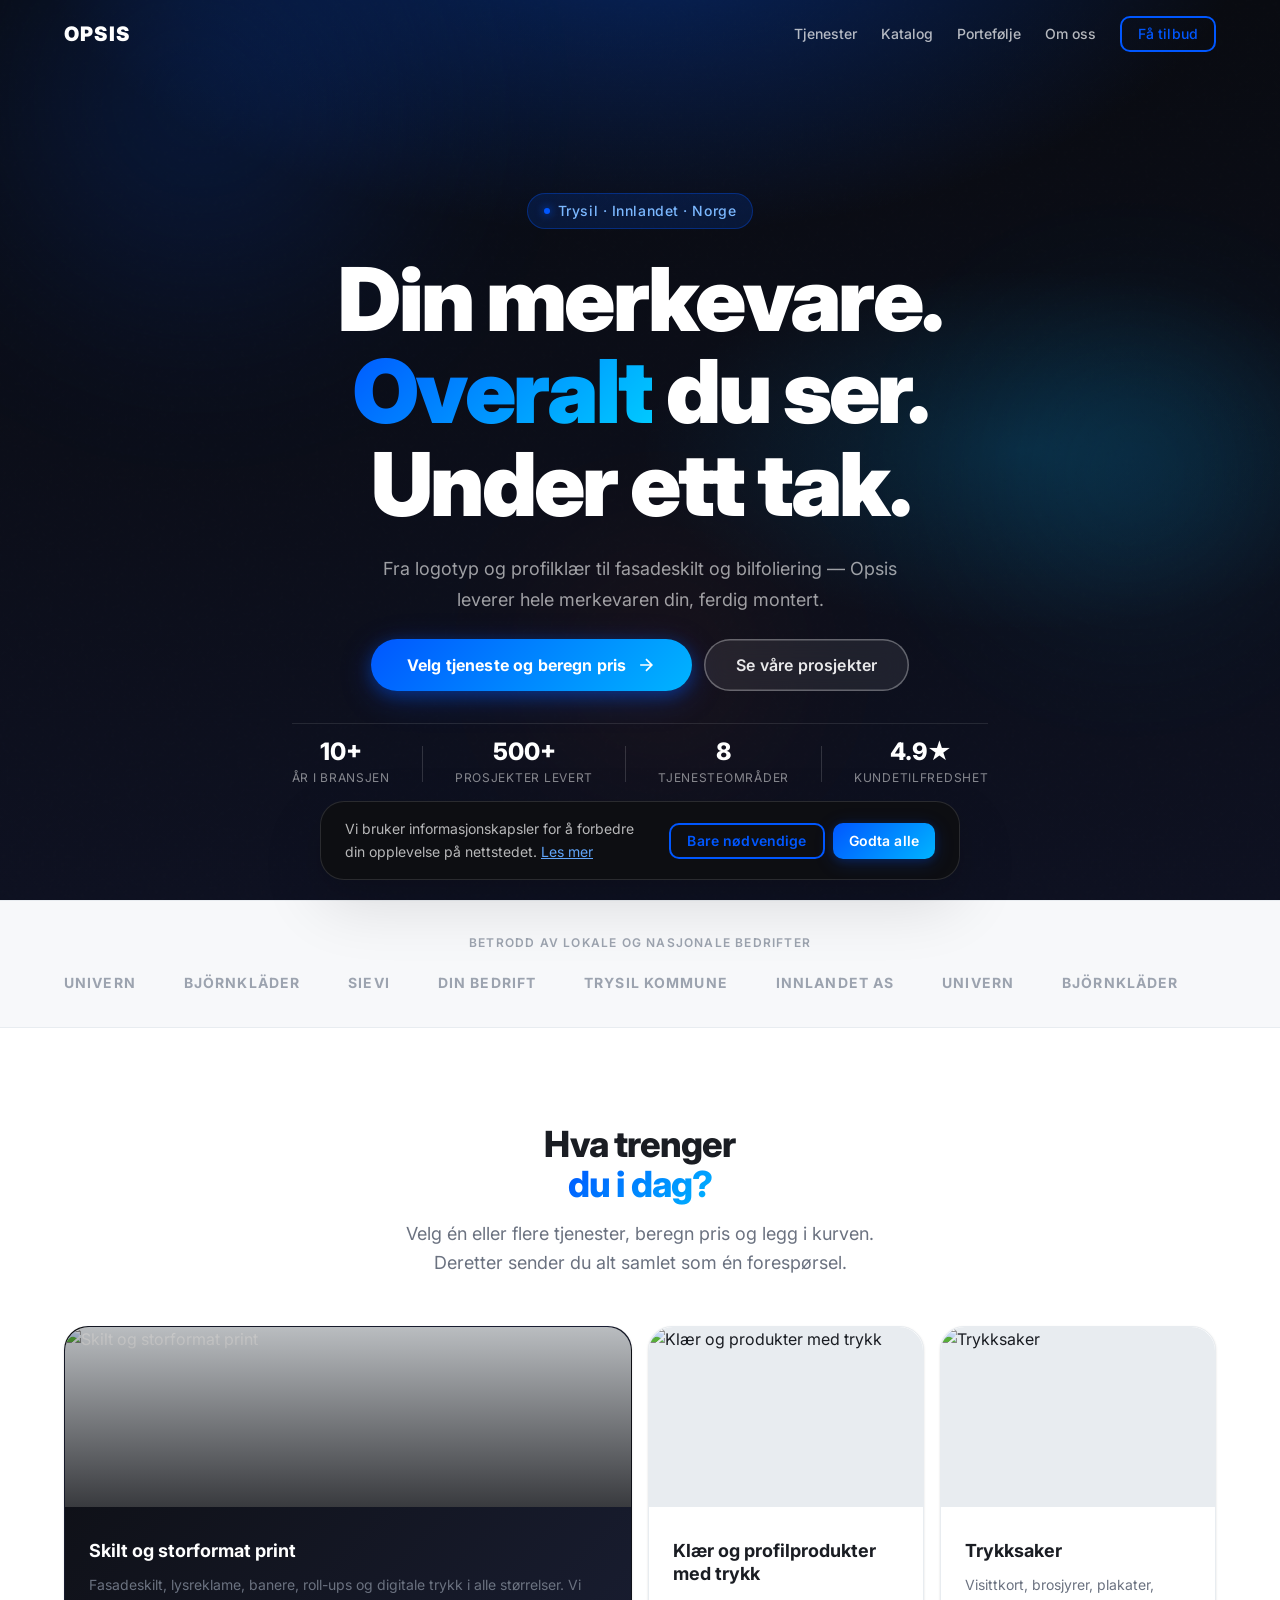
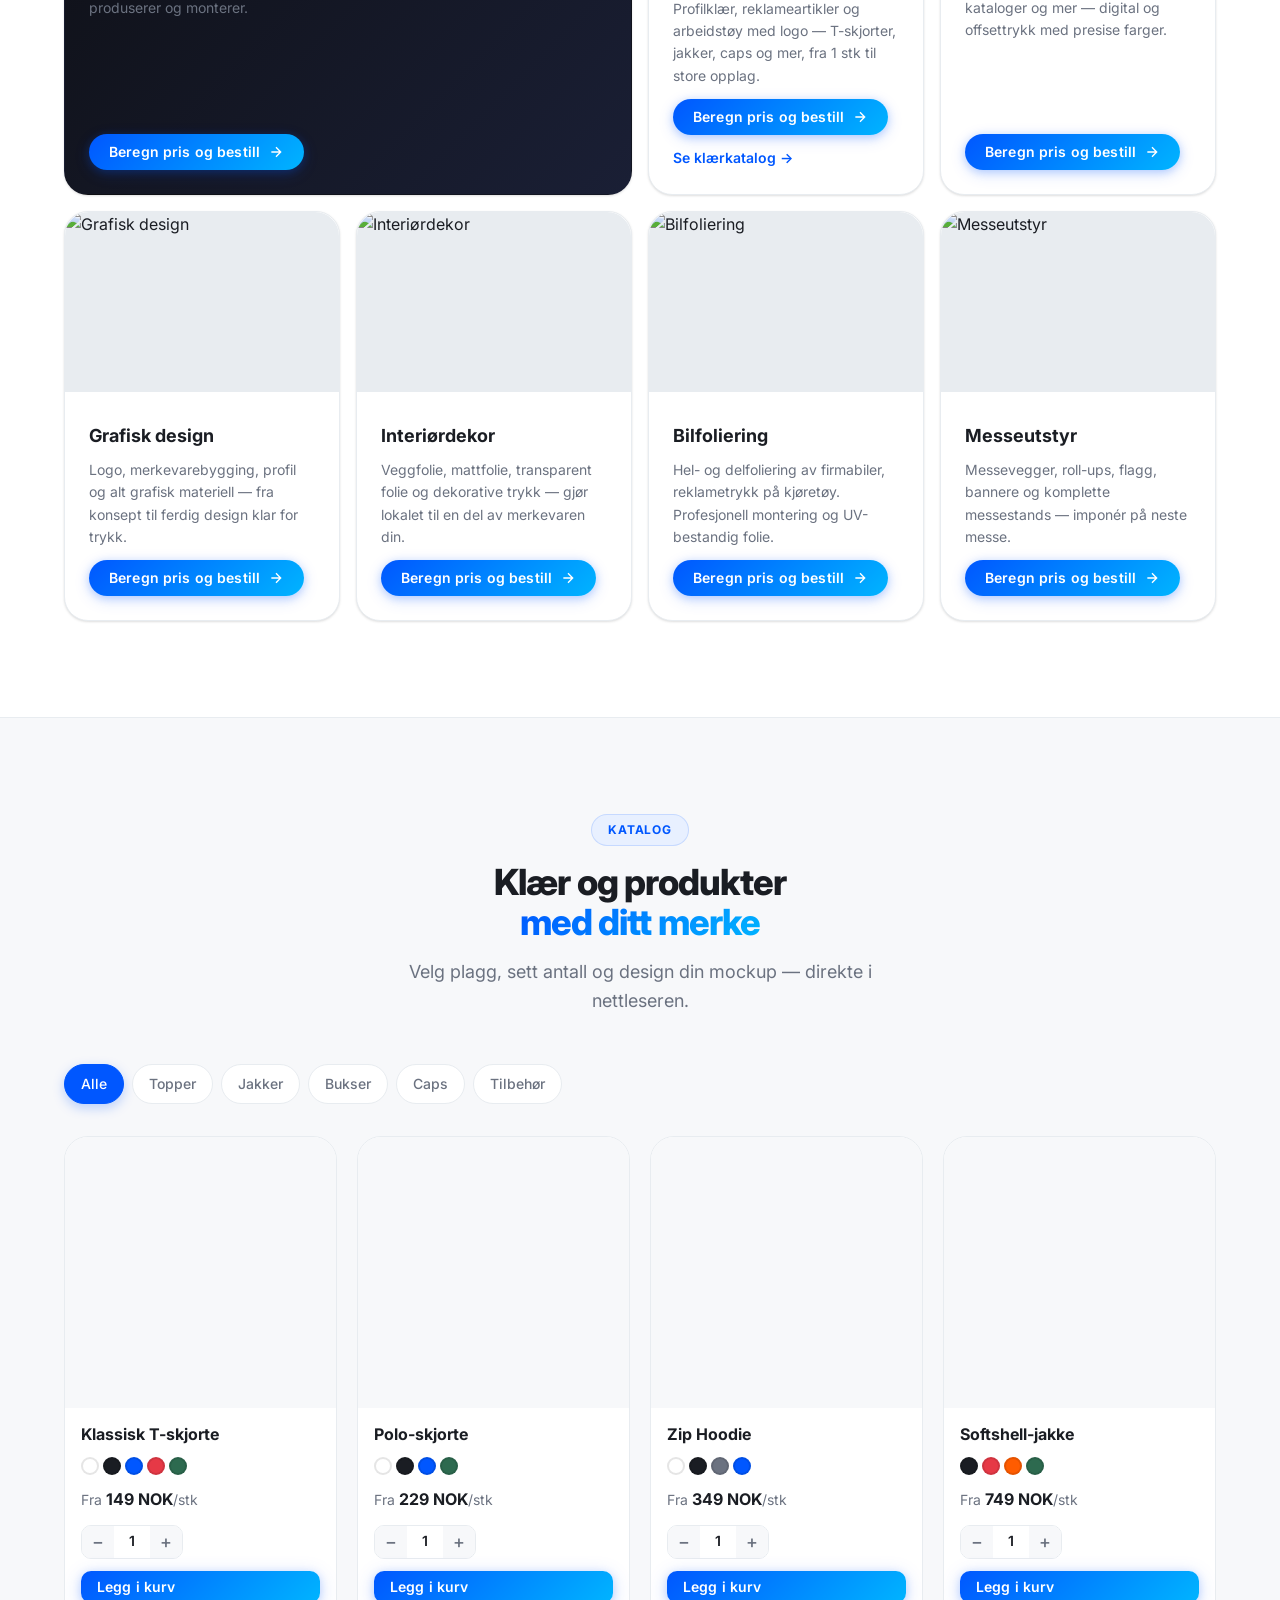
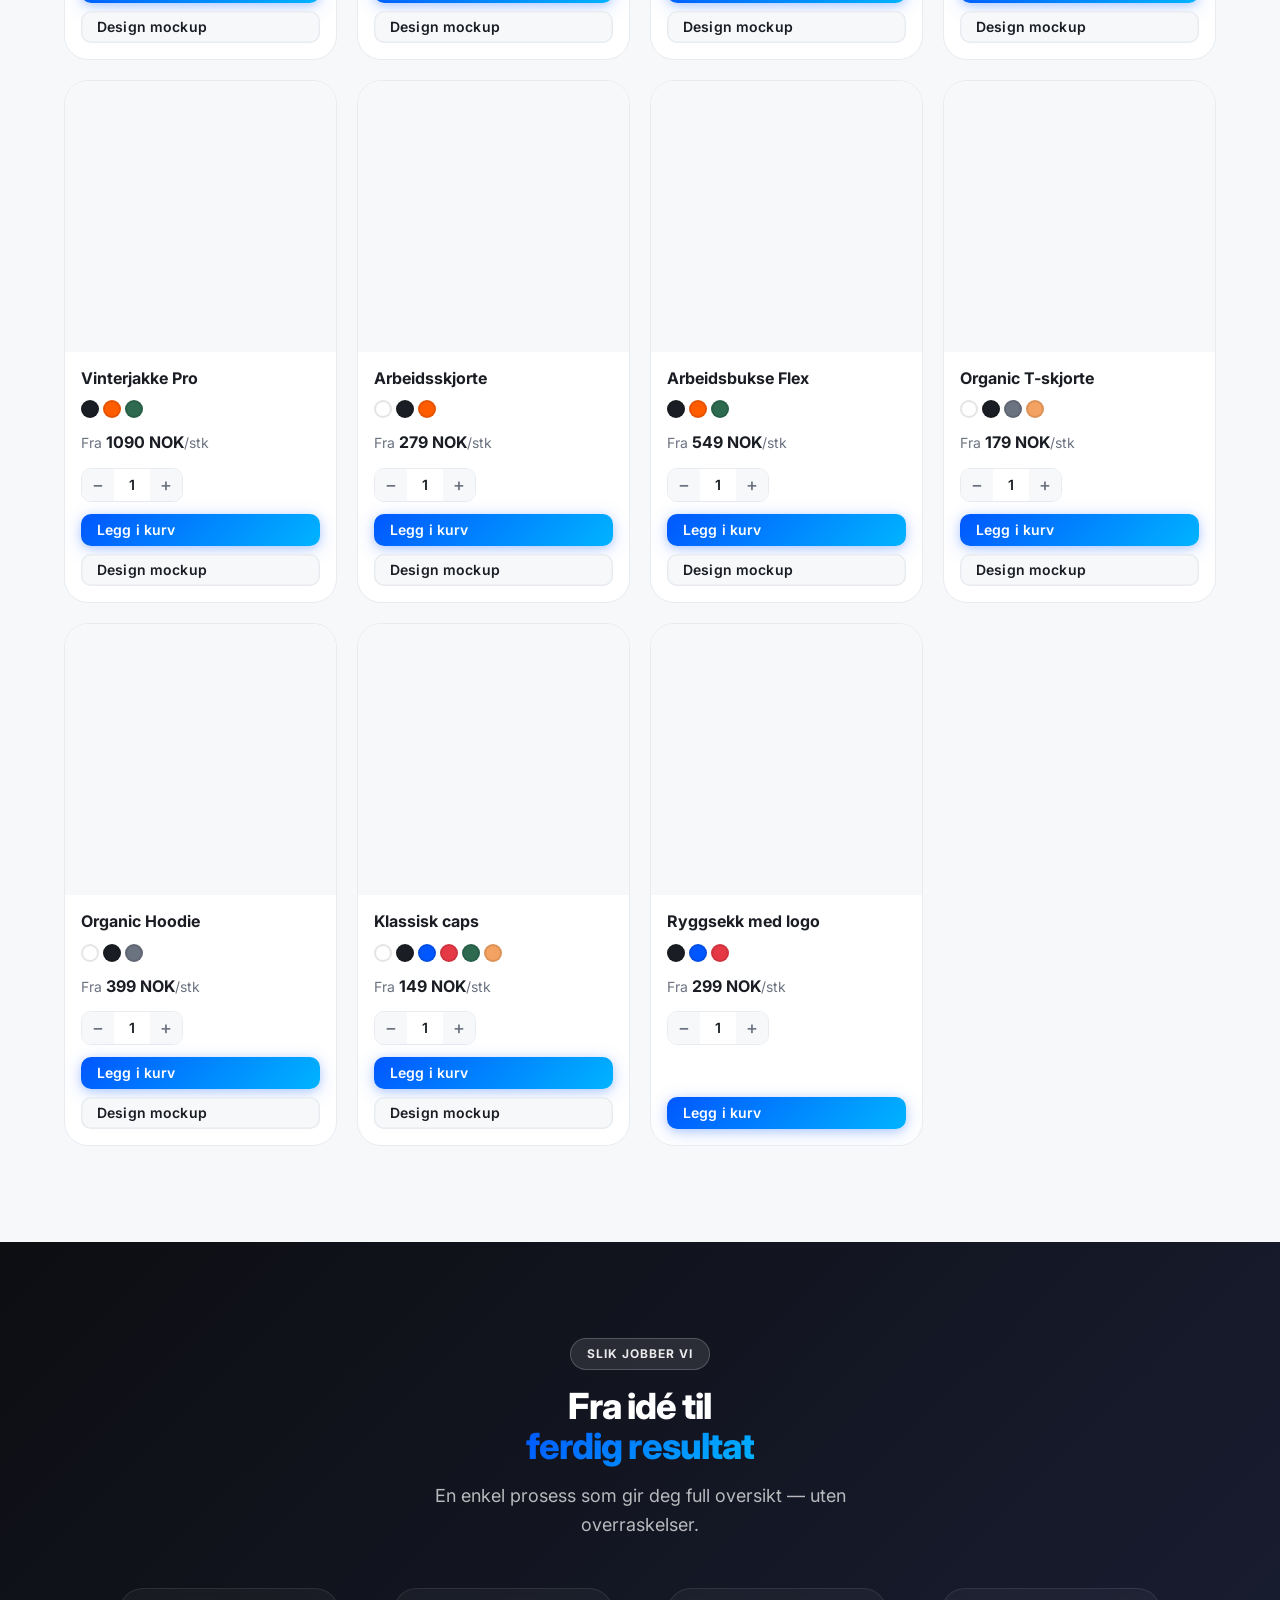
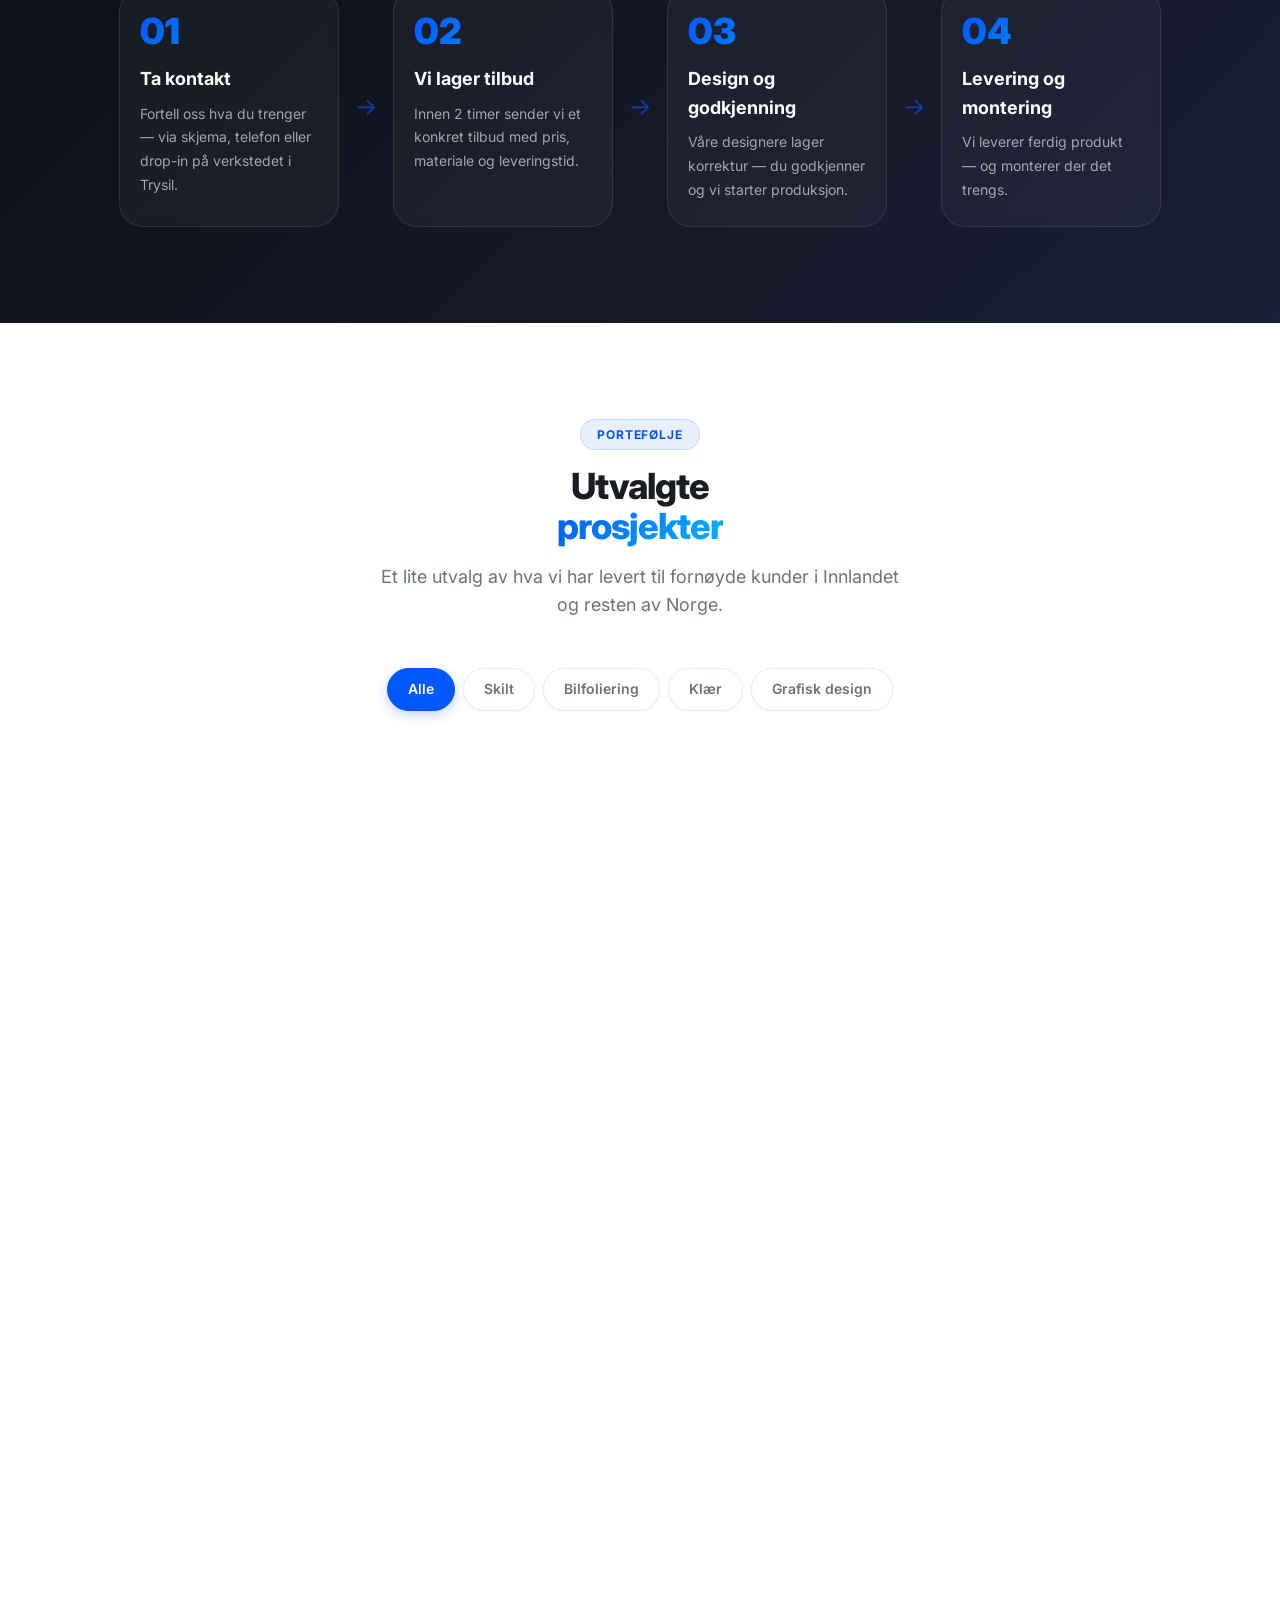
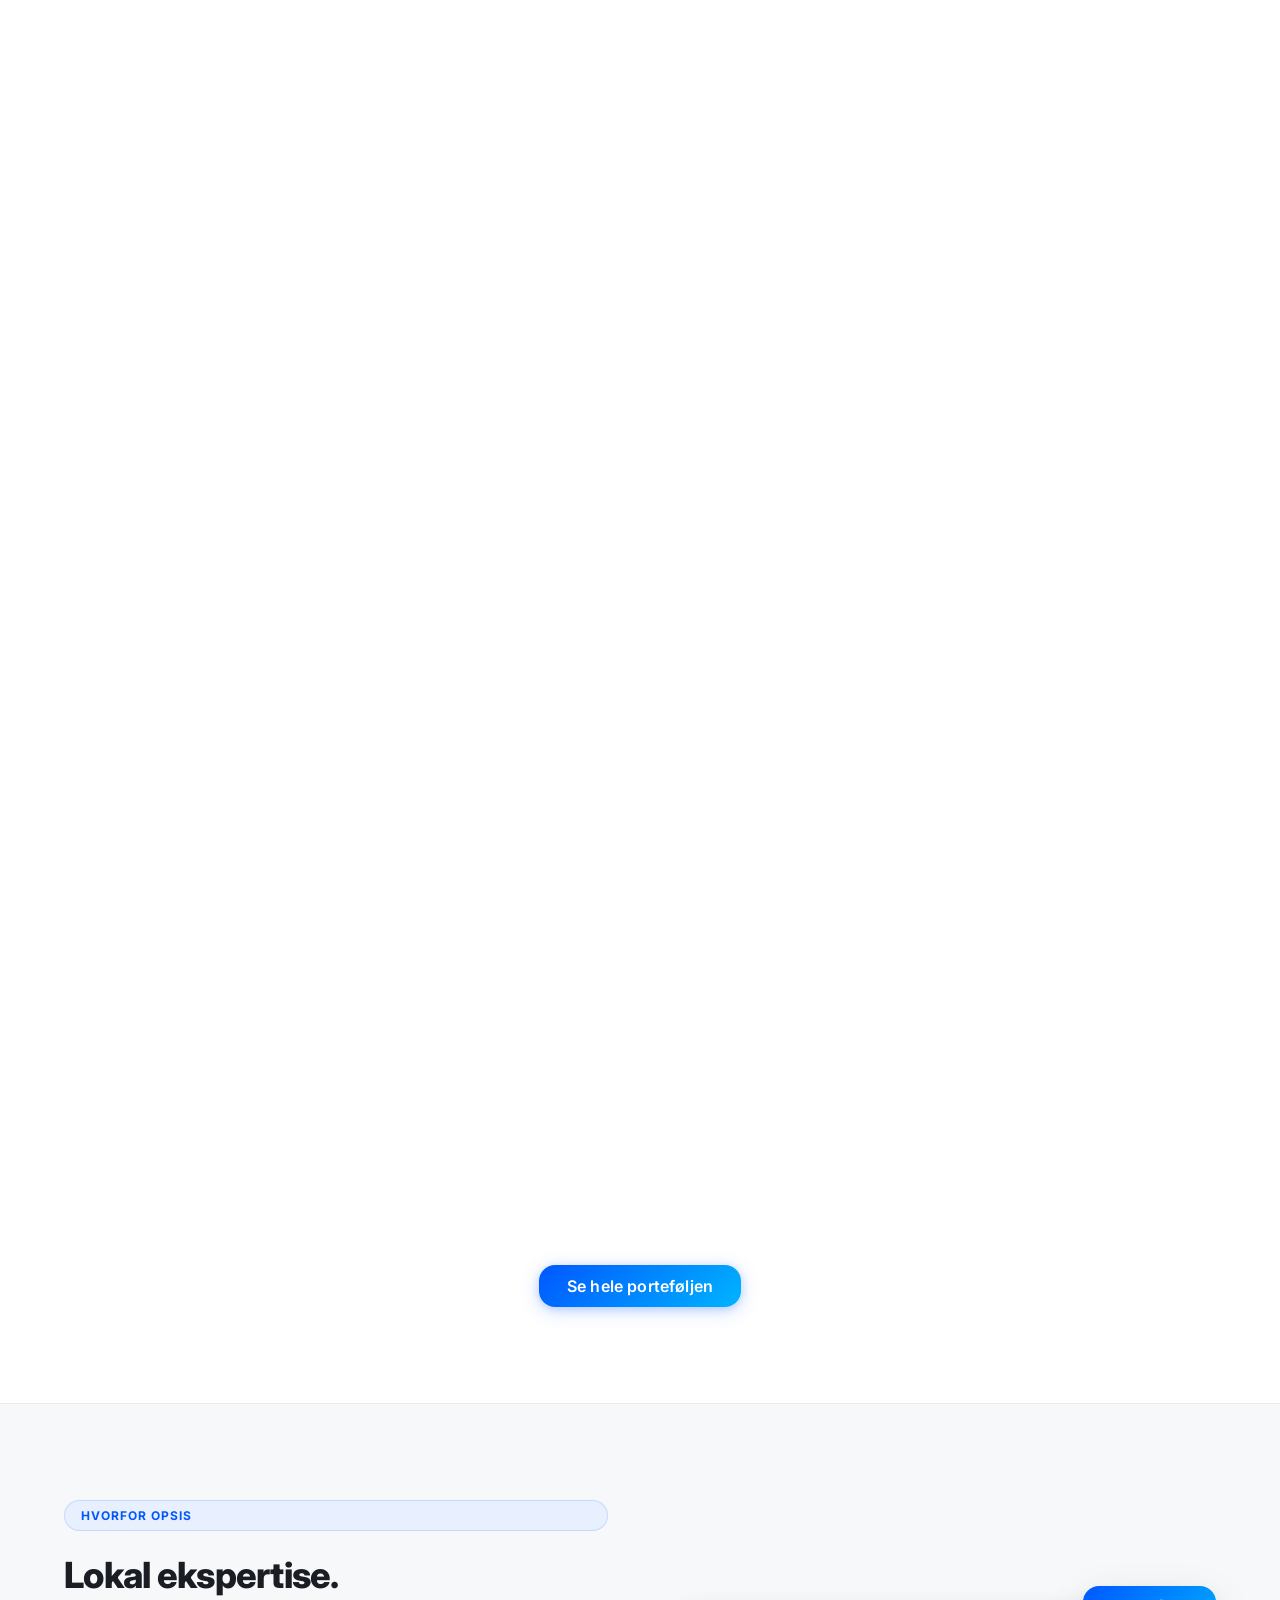
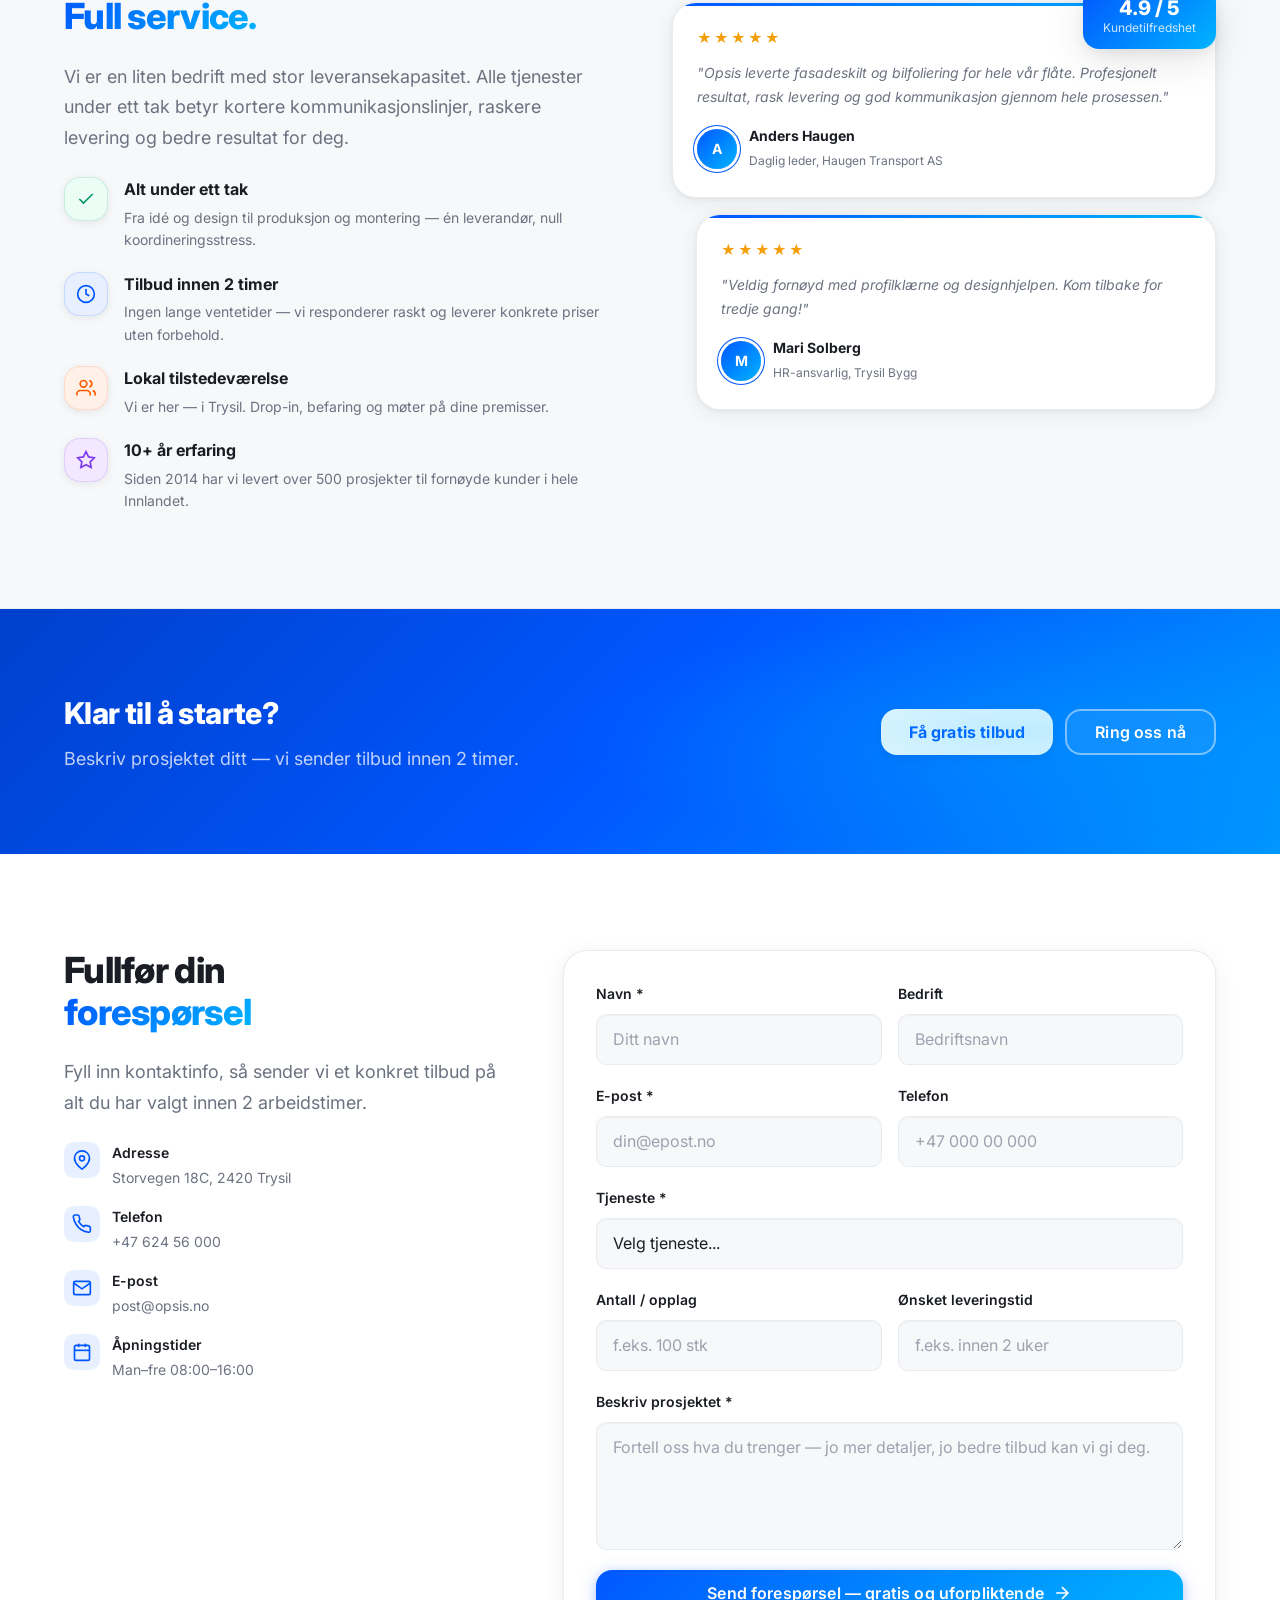
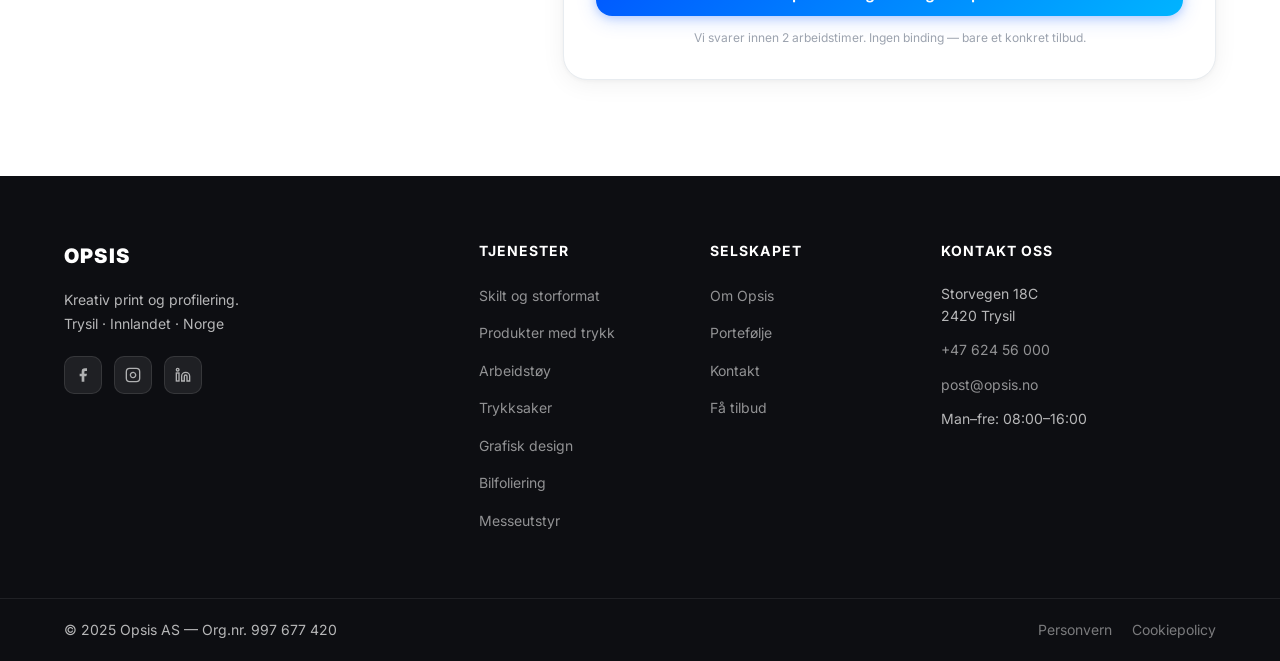
==== commit 0e5ac52c: "fix: modal buttons, file attachment, portfolio gaps, filter bar gap 1. Modal footer — buttons no lon" ====
--- a/index.html
+++ b/index.html
@@ -743,13 +743,32 @@
           <span class="price-result__note">Endelig pris fastsettes i tilbud basert på din spesifikasjon.</span>
         </div>
       </div>
+
+      <!-- Attachment section — always visible -->
+      <div class="modal__attach">
+        <p class="modal__attach-lbl">
+          <svg width="13" height="13" viewBox="0 0 24 24" fill="none" stroke="currentColor" stroke-width="2.2" style="flex-shrink:0"><path d="M21.44 11.05l-9.19 9.19a6 6 0 01-8.49-8.49l9.19-9.19a4 4 0 015.66 5.66l-9.2 9.19a2 2 0 01-2.83-2.83l8.49-8.48"/></svg>
+          Design / referansefil <span style="font-weight:400;opacity:.6">(valgfritt)</span>
+        </p>
+        <div class="modal__attach-row">
+          <input type="text" id="attachUrl" class="modal__attach-input"
+            placeholder="Lim inn lenke — Dropbox, Drive, WeTransfer …" />
+          <label class="modal__attach-upload" for="attachFile" title="Last opp fil">
+            <svg width="14" height="14" viewBox="0 0 24 24" fill="none" stroke="currentColor" stroke-width="2.2"><polyline points="16 16 12 12 8 16"/><line x1="12" y1="12" x2="12" y2="21"/><path d="M20.39 18.39A5 5 0 0 0 18 9h-1.26A8 8 0 1 0 3 16.3"/></svg>
+            Last opp
+            <input type="file" id="attachFile" accept=".pdf,.ai,.eps,.png,.jpg,.jpeg,.svg,.zip,.psd" hidden>
+          </label>
+        </div>
+        <p class="modal__attach-filename" id="attachFilename" style="display:none"></p>
+      </div>
+
       <div class="modal__footer">
         <button class="btn btn--ghost btn--sm" id="modalCancel">Avbryt</button>
-        <button class="btn btn--outline" id="modalSend">
+        <button class="btn btn--outline btn--sm" id="modalSend">
           Send direkte forespørsel
         </button>
-        <button class="btn btn--primary" id="modalAddToCart">
-          <svg width="16" height="16" viewBox="0 0 24 24" fill="none" stroke="currentColor" stroke-width="2"><path d="M6 2L3 6v14a2 2 0 0 0 2 2h14a2 2 0 0 0 2-2V6l-3-4z"/><line x1="3" y1="6" x2="21" y2="6"/><path d="M16 10a4 4 0 0 1-8 0"/></svg>
+        <button class="btn btn--primary btn--sm" id="modalAddToCart">
+          <svg width="14" height="14" viewBox="0 0 24 24" fill="none" stroke="currentColor" stroke-width="2"><path d="M6 2L3 6v14a2 2 0 0 0 2 2h14a2 2 0 0 0 2-2V6l-3-4z"/><line x1="3" y1="6" x2="21" y2="6"/><path d="M16 10a4 4 0 0 1-8 0"/></svg>
           Legg i kurv
         </button>
       </div>
--- a/style.css
+++ b/style.css
@@ -76,6 +76,7 @@
   background: var(--color-bg);
   line-height: 1.6;
   -webkit-font-smoothing: antialiased;
+  overflow-x: hidden;
 }
 
 img, svg { display: block; }
@@ -311,6 +312,8 @@
 ════════════════════════════════════════════════════ */
 /* ─── Hero dark variant ─────────────────────────── */
 .hero--dark {
+  position: relative;
+  overflow: hidden;
   background: #080a10;
   color: #fff;
 }
@@ -1012,7 +1015,6 @@
 .portfolio__grid {
   display: grid;
   grid-template-columns: repeat(3, 1fr);
-  grid-auto-rows: 240px;
   gap: var(--space-4);
   grid-auto-flow: dense;
 }
@@ -1022,9 +1024,10 @@
   overflow: hidden;
   position: relative;
   cursor: pointer;
-}
-
-.portfolio-item--wide { grid-column: span 2; }
+  aspect-ratio: 4/3;
+}
+
+.portfolio-item--wide { grid-column: span 2; aspect-ratio: 16/7; }
 
 .portfolio-item__img {
   width: 100%; height: 100%;
@@ -1359,6 +1362,8 @@
   border-radius: var(--radius-xl);
   padding: var(--space-8);
   box-shadow: 0 4px 24px rgba(0,0,0,.06), 0 1px 4px rgba(0,0,0,.04);
+  min-width: 0;
+  overflow: hidden;
 }
 
 .form-row {
@@ -1382,6 +1387,8 @@
 .form-group input,
 .form-group select,
 .form-group textarea {
+  width: 100%;
+  max-width: 100%;
   padding: 12px var(--space-4);
   border: 1.5px solid var(--color-border);
   border-radius: var(--radius-md);
@@ -1613,6 +1620,11 @@
     z-index: 99;
   }
   .navbar__nav.open { display: flex; }
+  /* Disable backdrop-filter on navbar when menu is open —
+     backdrop-filter creates a containing block for fixed children,
+     causing the overlay to fill only the navbar instead of viewport */
+  .navbar:has(.navbar__nav.open),
+  .navbar.nav-open { backdrop-filter: none !important; }
   .navbar__nav a { font-size: var(--text-xl); font-weight: 600; color: var(--color-text); }
 
   /* Hero */
@@ -1629,8 +1641,8 @@
   .process-step { max-width: 100%; }
 
   /* Portfolio */
-  .portfolio__grid { grid-template-columns: 1fr; grid-auto-rows: 200px; }
-  .portfolio-item--wide { grid-column: span 1; }
+  .portfolio__grid { grid-template-columns: 1fr; }
+  .portfolio-item--wide { grid-column: span 1; aspect-ratio: 4/3; }
 
   /* Why us */
   .why-us__inner { grid-template-columns: 1fr; }
@@ -1643,6 +1655,8 @@
   .contact__inner { grid-template-columns: 1fr; }
   .contact__info { position: static; }
   .form-row { grid-template-columns: 1fr; }
+  .contact__form { padding: var(--space-5); }
+  .contact { overflow: hidden; }
 
   /* Footer */
   .footer__inner { grid-template-columns: 1fr; gap: var(--space-8); }
--- a/catalog.css
+++ b/catalog.css
@@ -50,9 +50,10 @@
   border-radius: var(--radius-xl);
   box-shadow: var(--shadow-xl);
   width: 100%;
-  max-width: 520px;
+  max-width: 540px;
   max-height: 90vh;
-  overflow-y: auto;
+  display: flex;
+  flex-direction: column;
   transform: translateY(20px) scale(0.98);
   transition: transform 0.25s ease;
 }
@@ -102,10 +103,11 @@
   display: flex;
   flex-direction: column;
   gap: var(--space-4);
+  overflow-y: auto;
+  flex: 1;
 }
 
 .modal__result {
-  margin: 0 var(--space-6);
   padding: var(--space-4) var(--space-5);
   background: var(--color-primary-light);
   border: 1px solid rgba(0,87,255,.2);
@@ -114,10 +116,95 @@
 
 .modal__footer {
   display: flex;
+  align-items: center;
   justify-content: flex-end;
-  gap: var(--space-3);
-  padding: var(--space-5) var(--space-6);
+  flex-wrap: wrap;
+  gap: var(--space-2);
+  padding: var(--space-4) var(--space-5);
   border-top: 1px solid var(--color-border);
+  flex-shrink: 0;
+  background: #fff;
+  border-radius: 0 0 var(--radius-xl) var(--radius-xl);
+}
+
+.modal__footer .btn {
+  padding: 10px var(--space-5);
+  font-size: var(--text-sm);
+}
+
+/* ─── Attachment section ─────────────────────────── */
+.modal__attach {
+  padding: var(--space-3) var(--space-5) var(--space-4);
+  border-top: 1px dashed var(--color-border);
+  display: flex;
+  flex-direction: column;
+  gap: var(--space-2);
+}
+
+.modal__attach-lbl {
+  display: flex;
+  align-items: center;
+  gap: 6px;
+  font-size: var(--text-sm);
+  font-weight: 600;
+  color: var(--color-text);
+  margin: 0;
+}
+
+.modal__attach-row {
+  display: flex;
+  gap: var(--space-2);
+  align-items: stretch;
+}
+
+.modal__attach-input {
+  flex: 1;
+  padding: 8px var(--space-3);
+  border: 1.5px solid var(--color-border);
+  border-radius: var(--radius-md);
+  font-size: var(--text-sm);
+  color: var(--color-text);
+  background: var(--color-bg-subtle);
+  transition: border-color var(--transition), box-shadow var(--transition);
+  min-width: 0;
+}
+.modal__attach-input:focus {
+  outline: none;
+  border-color: var(--color-primary);
+  box-shadow: 0 0 0 3px rgba(0,87,255,.1);
+  background: #fff;
+}
+.modal__attach-input::placeholder { color: var(--color-text-light); font-size: 0.8rem; }
+
+.modal__attach-upload {
+  display: inline-flex;
+  align-items: center;
+  gap: 5px;
+  padding: 8px 12px;
+  background: var(--color-bg-subtle);
+  border: 1.5px solid var(--color-border);
+  border-radius: var(--radius-md);
+  font-size: var(--text-sm);
+  font-weight: 600;
+  color: var(--color-text-muted);
+  cursor: pointer;
+  white-space: nowrap;
+  transition: all var(--transition);
+}
+.modal__attach-upload:hover {
+  border-color: var(--color-primary);
+  color: var(--color-primary);
+  background: var(--color-primary-light);
+}
+
+.modal__attach-filename {
+  font-size: var(--text-xs);
+  color: var(--color-primary);
+  font-weight: 600;
+  margin: 0;
+  display: flex;
+  align-items: center;
+  gap: 4px;
 }
 
 /* ─── Calculator form fields ─────────────────────── */
@@ -152,6 +239,91 @@
 }
 
 .calc-input:focus {
+  outline: none;
+  border-color: var(--color-primary);
+  box-shadow: 0 0 0 3px rgba(0,87,255,.1);
+}
+
+/* ─── Design file upload section ────────────────── */
+.calc-design-upload {
+  border-top: 1px solid var(--color-border);
+  padding-top: var(--space-4);
+  display: flex;
+  flex-direction: column;
+  gap: var(--space-3);
+}
+
+.calc-design-upload__label {
+  font-size: var(--text-sm);
+  font-weight: 600;
+  color: var(--color-text);
+}
+
+.calc-design-upload__hint {
+  font-size: var(--text-xs);
+  color: var(--color-text-muted);
+  margin-top: -4px;
+}
+
+.calc-file-row {
+  display: flex;
+  gap: var(--space-3);
+  align-items: center;
+  flex-wrap: wrap;
+}
+
+.calc-file-btn {
+  display: inline-flex;
+  align-items: center;
+  gap: var(--space-2);
+  padding: 8px var(--space-4);
+  border: 1.5px dashed var(--color-border);
+  border-radius: var(--radius-md);
+  background: var(--color-bg-subtle);
+  color: var(--color-text-muted);
+  font-size: var(--text-sm);
+  font-weight: 500;
+  cursor: pointer;
+  transition: all var(--transition);
+  white-space: nowrap;
+}
+.calc-file-btn:hover {
+  border-color: var(--color-primary);
+  color: var(--color-primary);
+  background: var(--color-primary-light);
+}
+
+.calc-file-name {
+  font-size: var(--text-sm);
+  color: var(--color-primary);
+  font-weight: 500;
+  display: flex;
+  align-items: center;
+  gap: var(--space-1);
+}
+.calc-file-name .remove-file {
+  background: none;
+  border: none;
+  color: var(--color-text-muted);
+  cursor: pointer;
+  font-size: 1rem;
+  line-height: 1;
+  padding: 2px;
+}
+.calc-file-name .remove-file:hover { color: var(--color-accent); }
+
+.calc-link-input {
+  flex: 1;
+  min-width: 180px;
+  padding: 8px var(--space-3);
+  border: 1.5px solid var(--color-border);
+  border-radius: var(--radius-md);
+  font: inherit;
+  font-size: var(--text-sm);
+  color: var(--color-text);
+  transition: border-color var(--transition), box-shadow var(--transition);
+}
+.calc-link-input:focus {
   outline: none;
   border-color: var(--color-primary);
   box-shadow: 0 0 0 3px rgba(0,87,255,.1);
@@ -775,6 +947,19 @@
   gap: var(--space-3);
   padding-top: var(--space-3);
   border-top: 1px solid var(--color-border);
+}
+
+.mockup-cart-actions {
+  display: flex;
+  flex-direction: column;
+  gap: var(--space-2);
+  margin-top: var(--space-3);
+}
+
+.mockup-cart-actions .btn {
+  padding: 12px var(--space-5);
+  font-size: var(--text-sm);
+  border-radius: var(--radius-md);
 }
 
 /* ════════════════════════════════════════════════════
